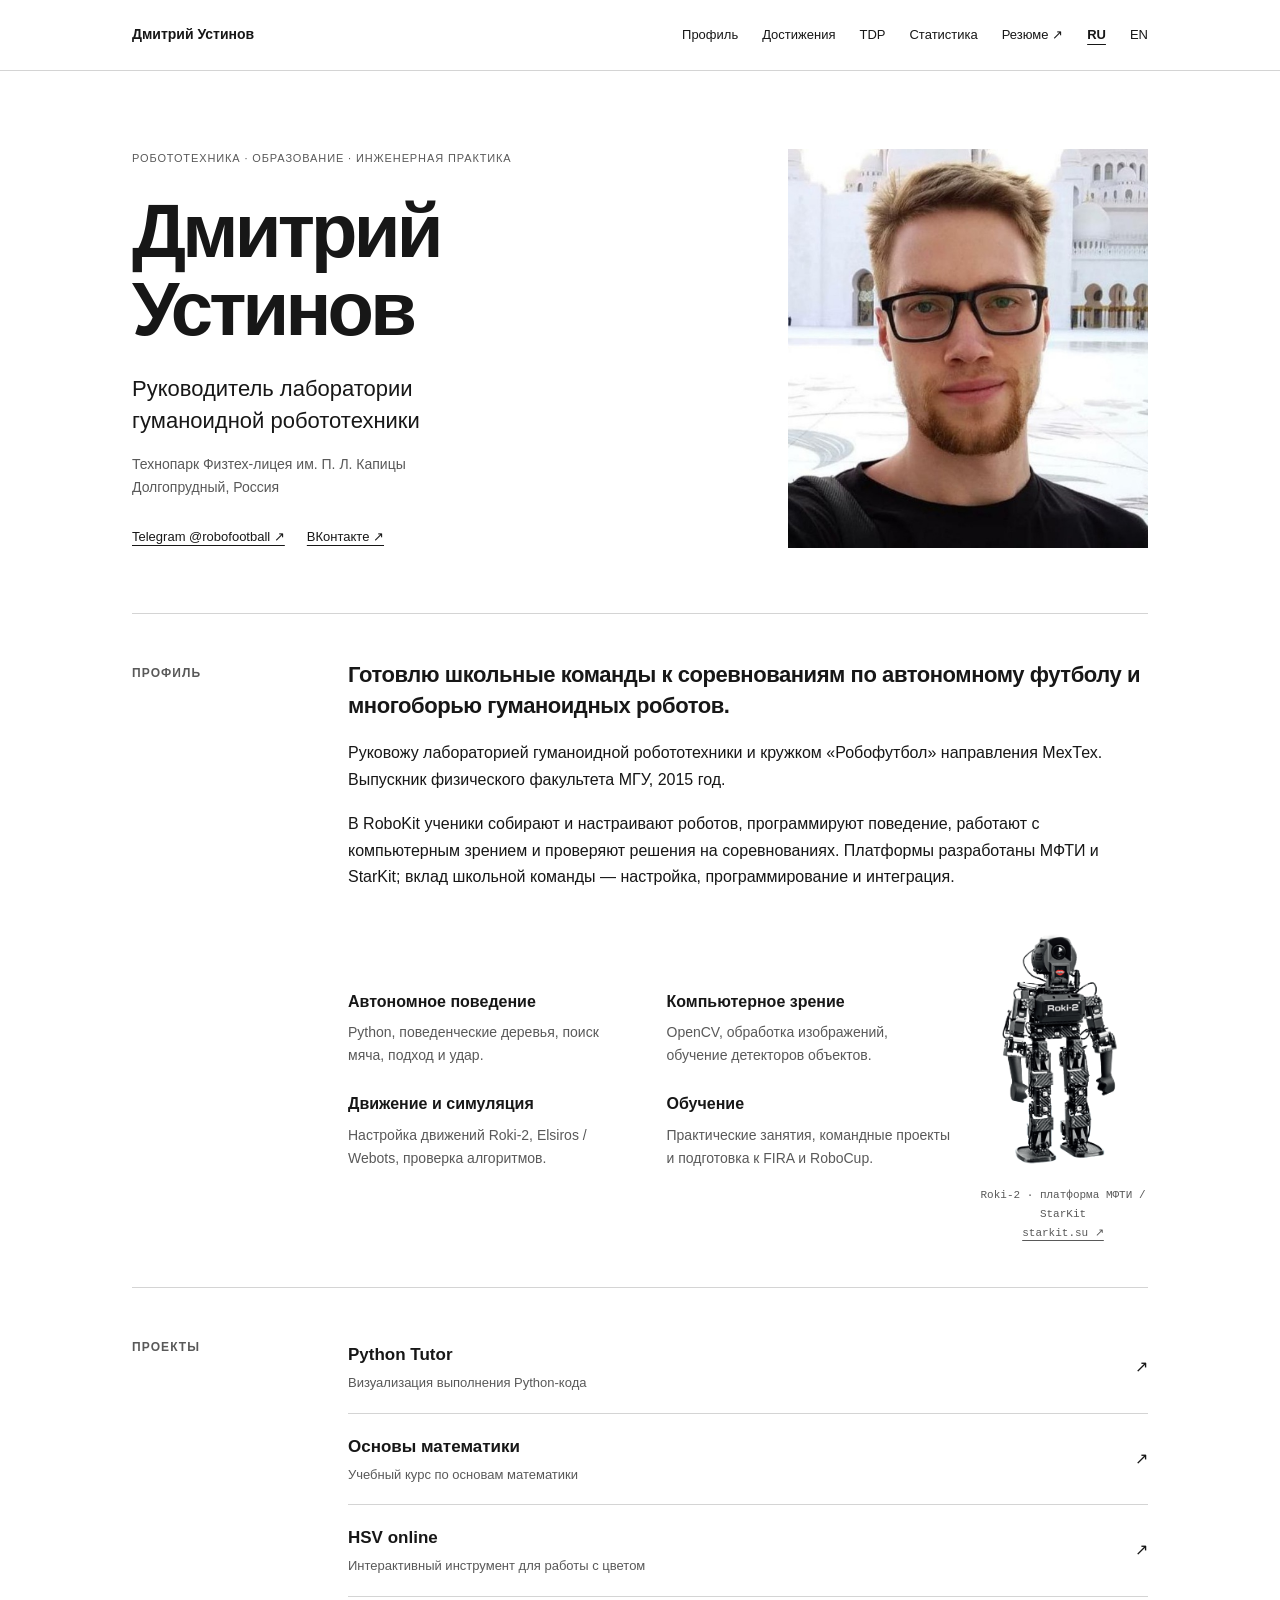
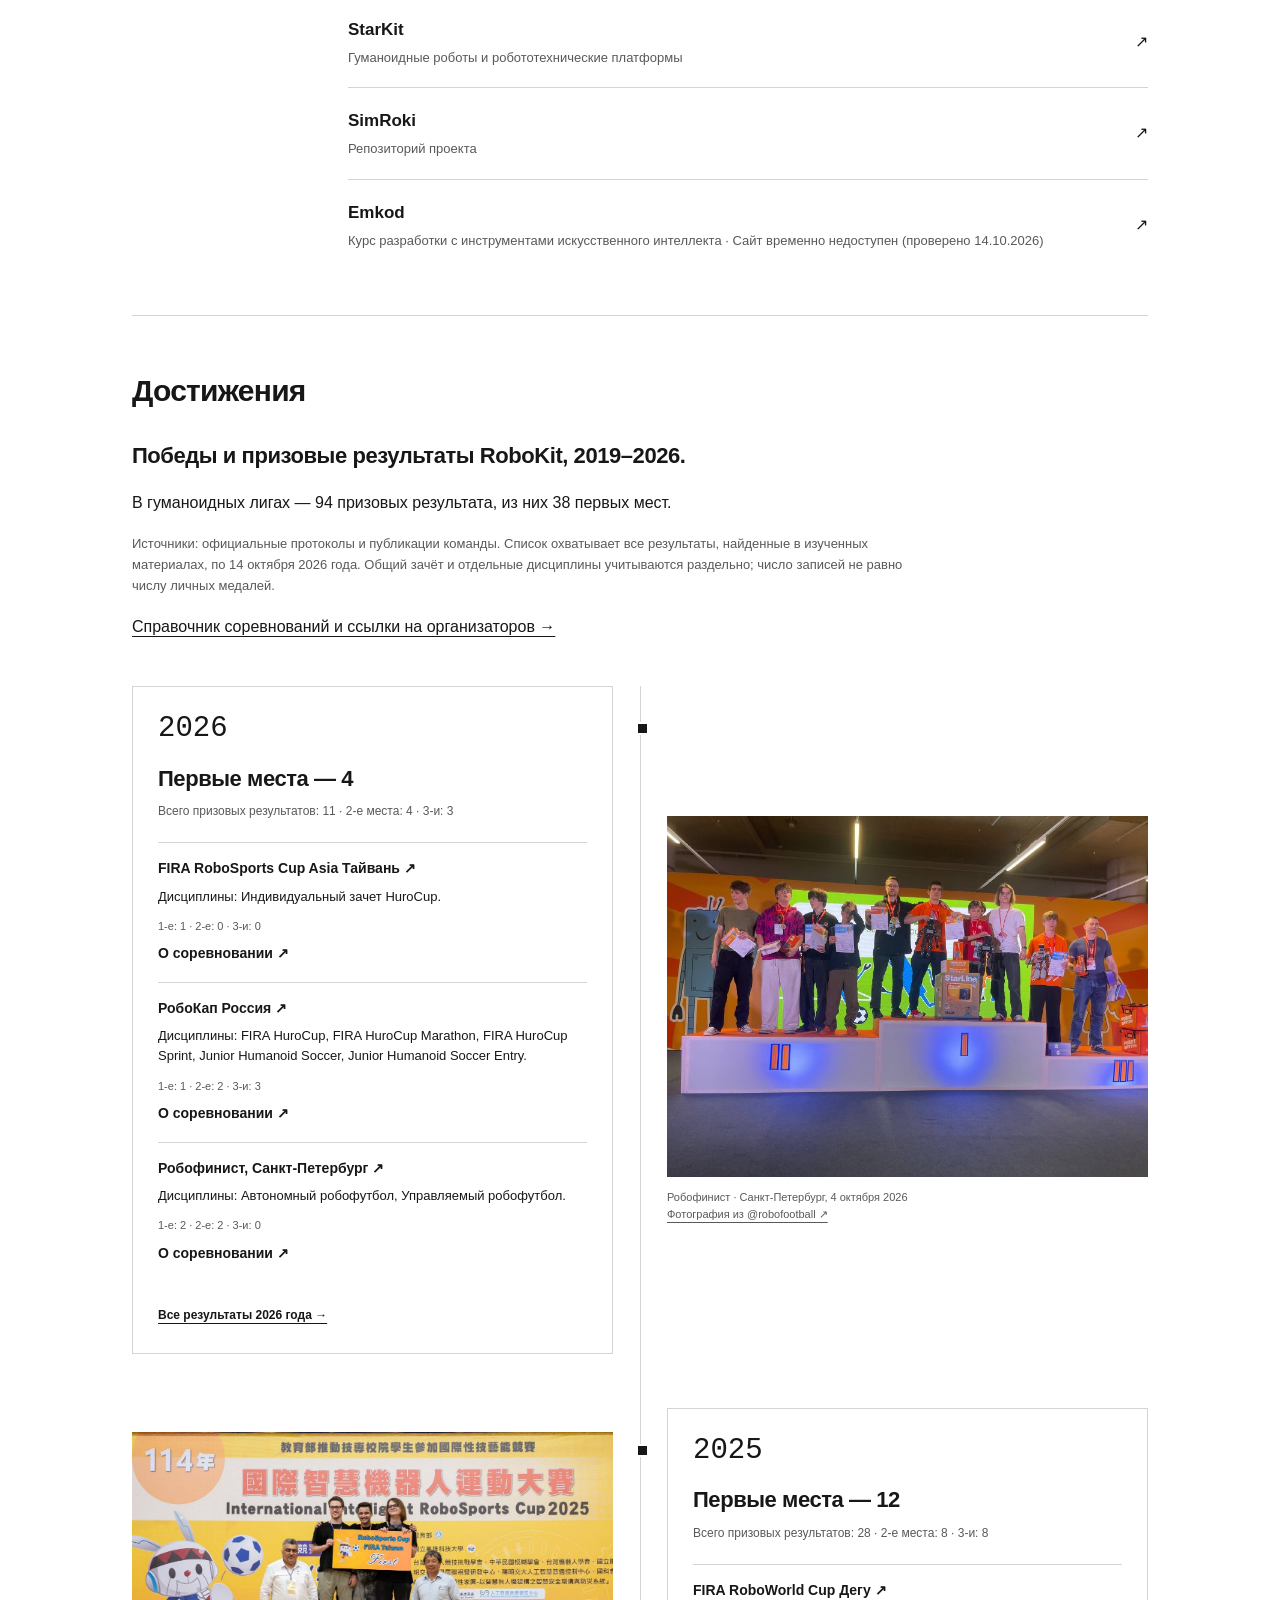
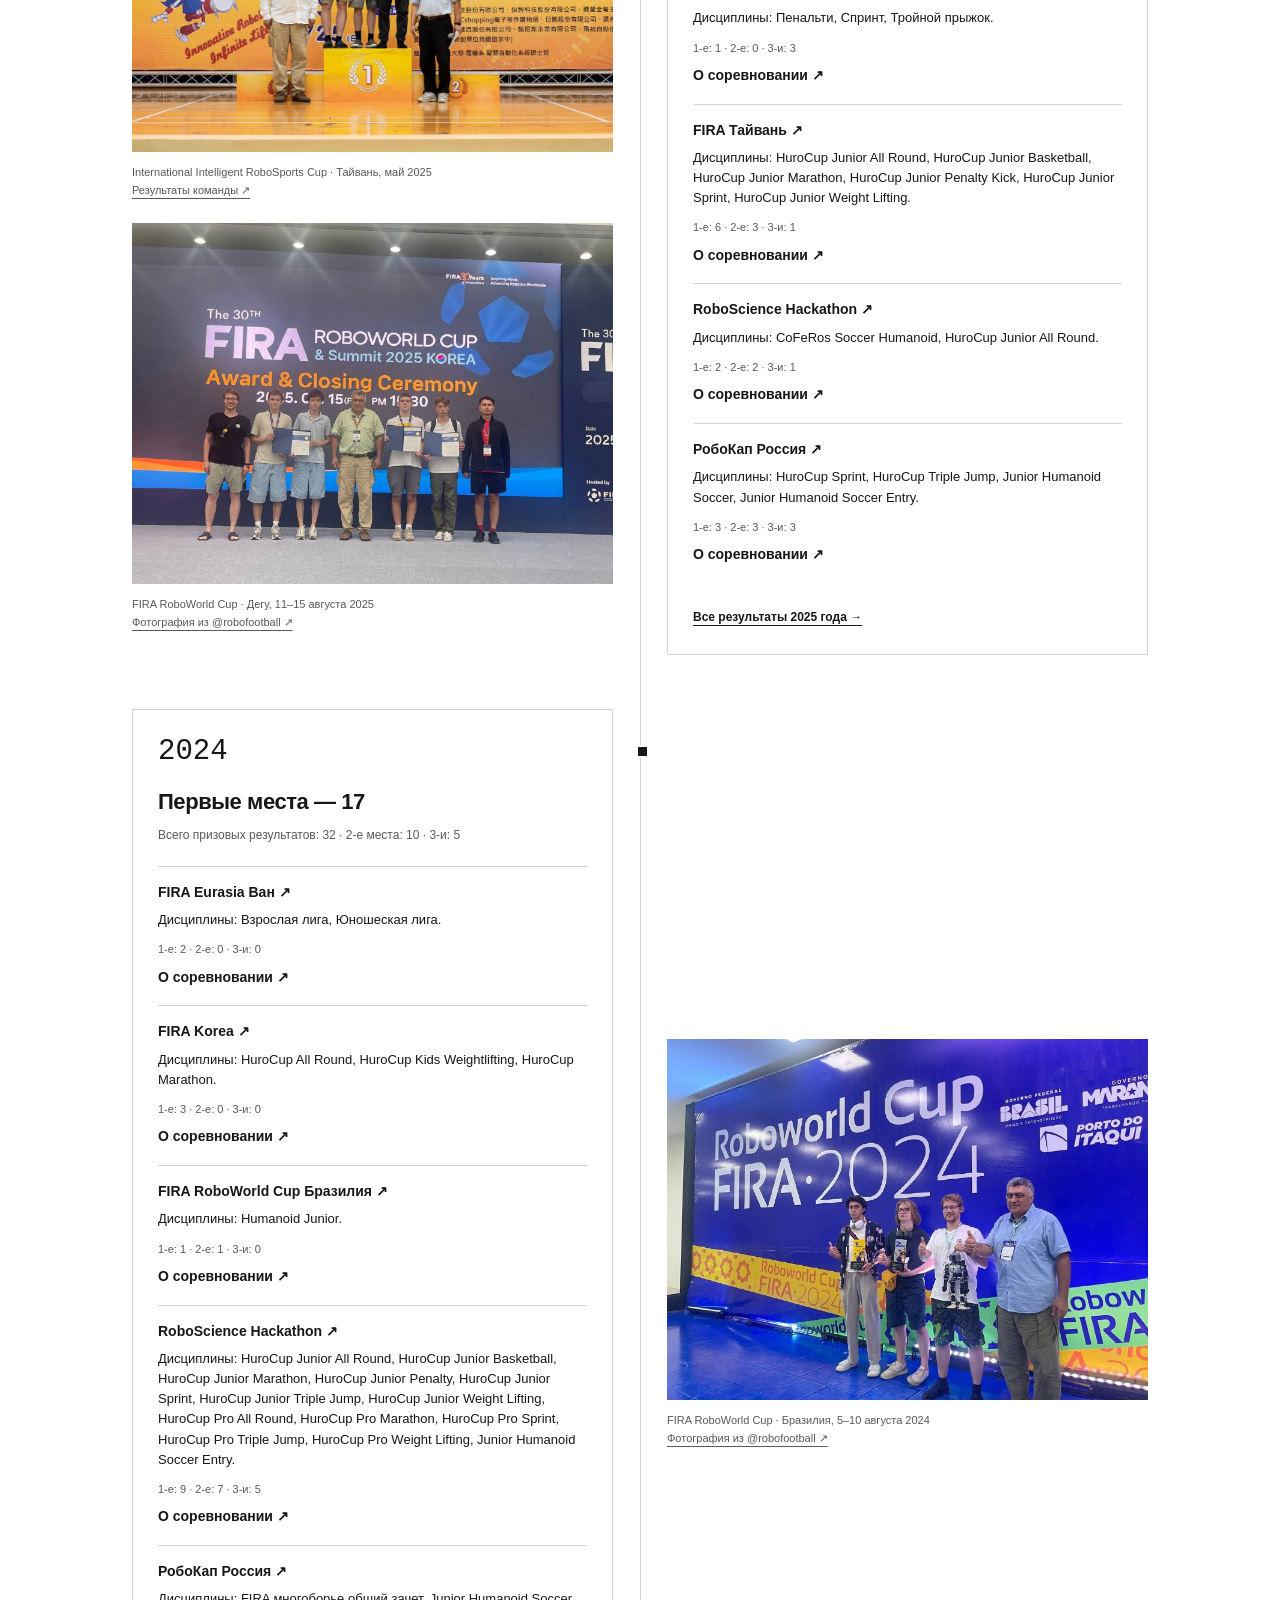
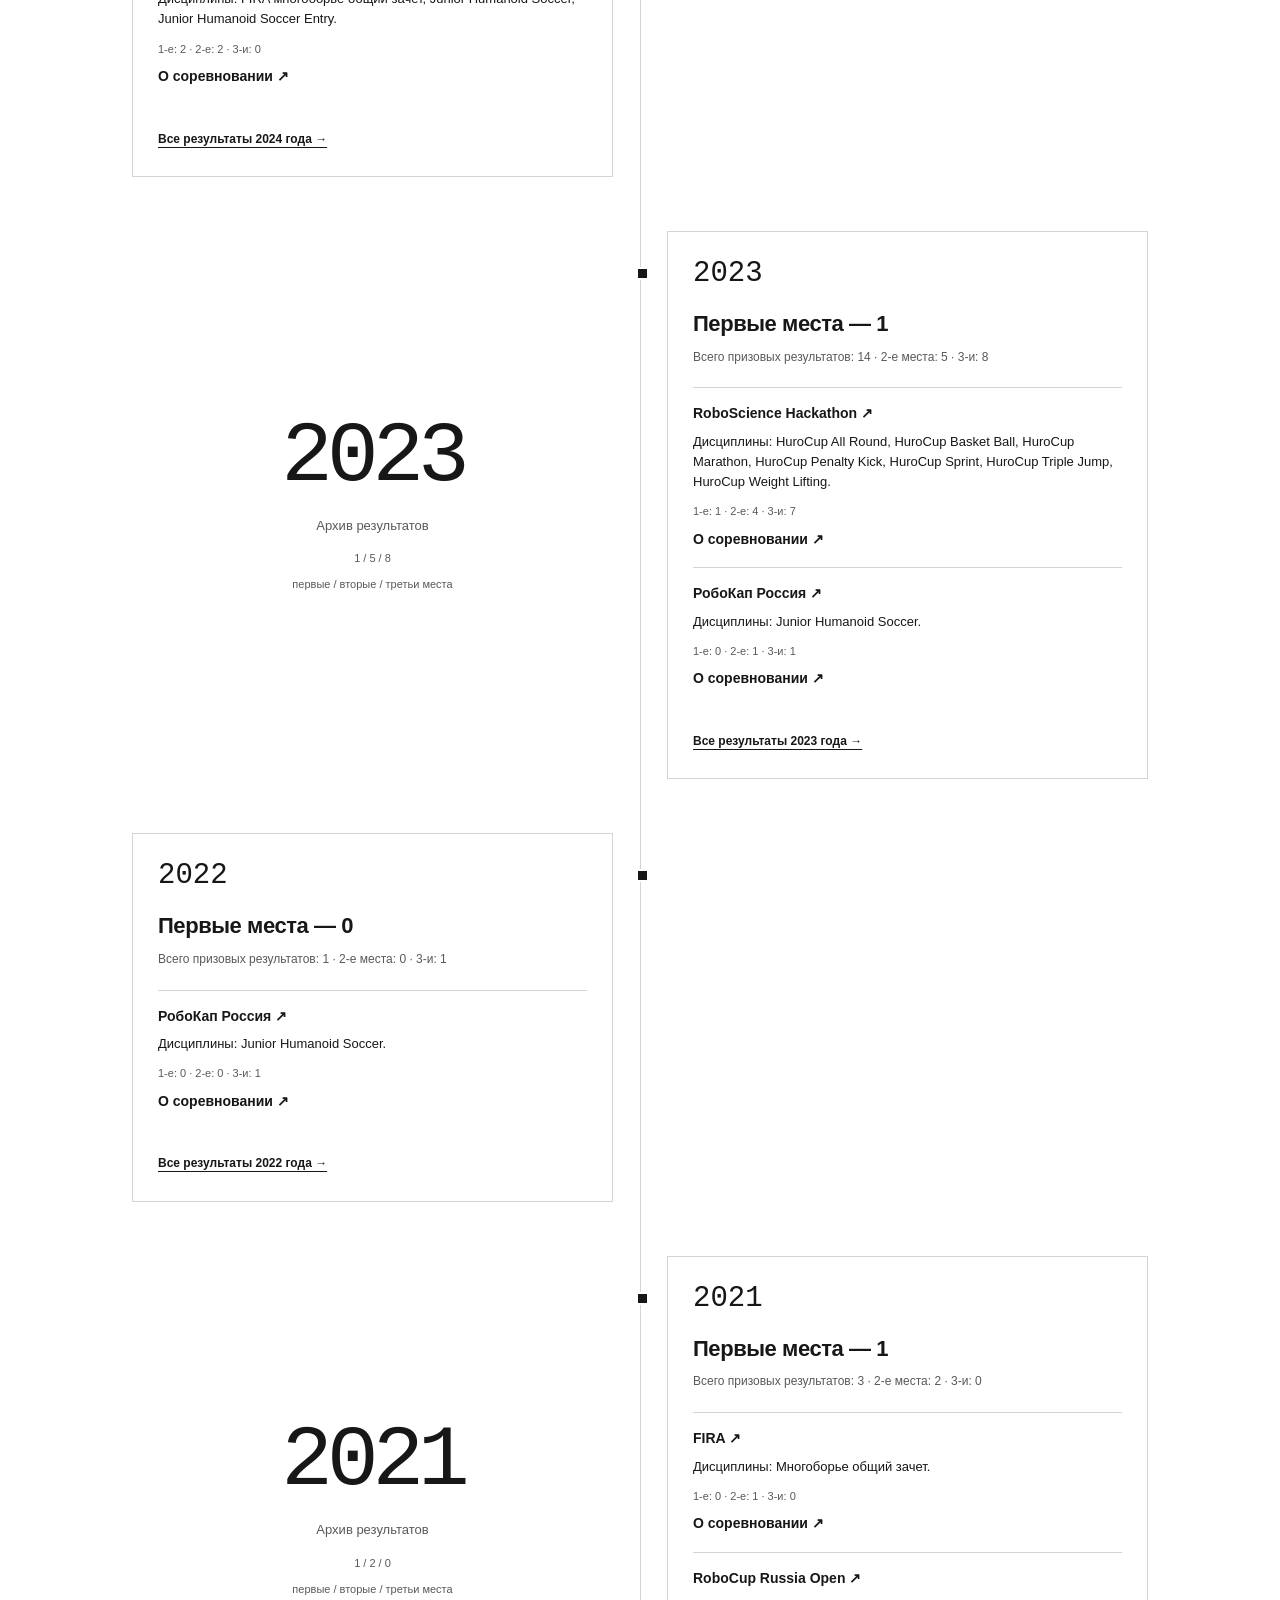
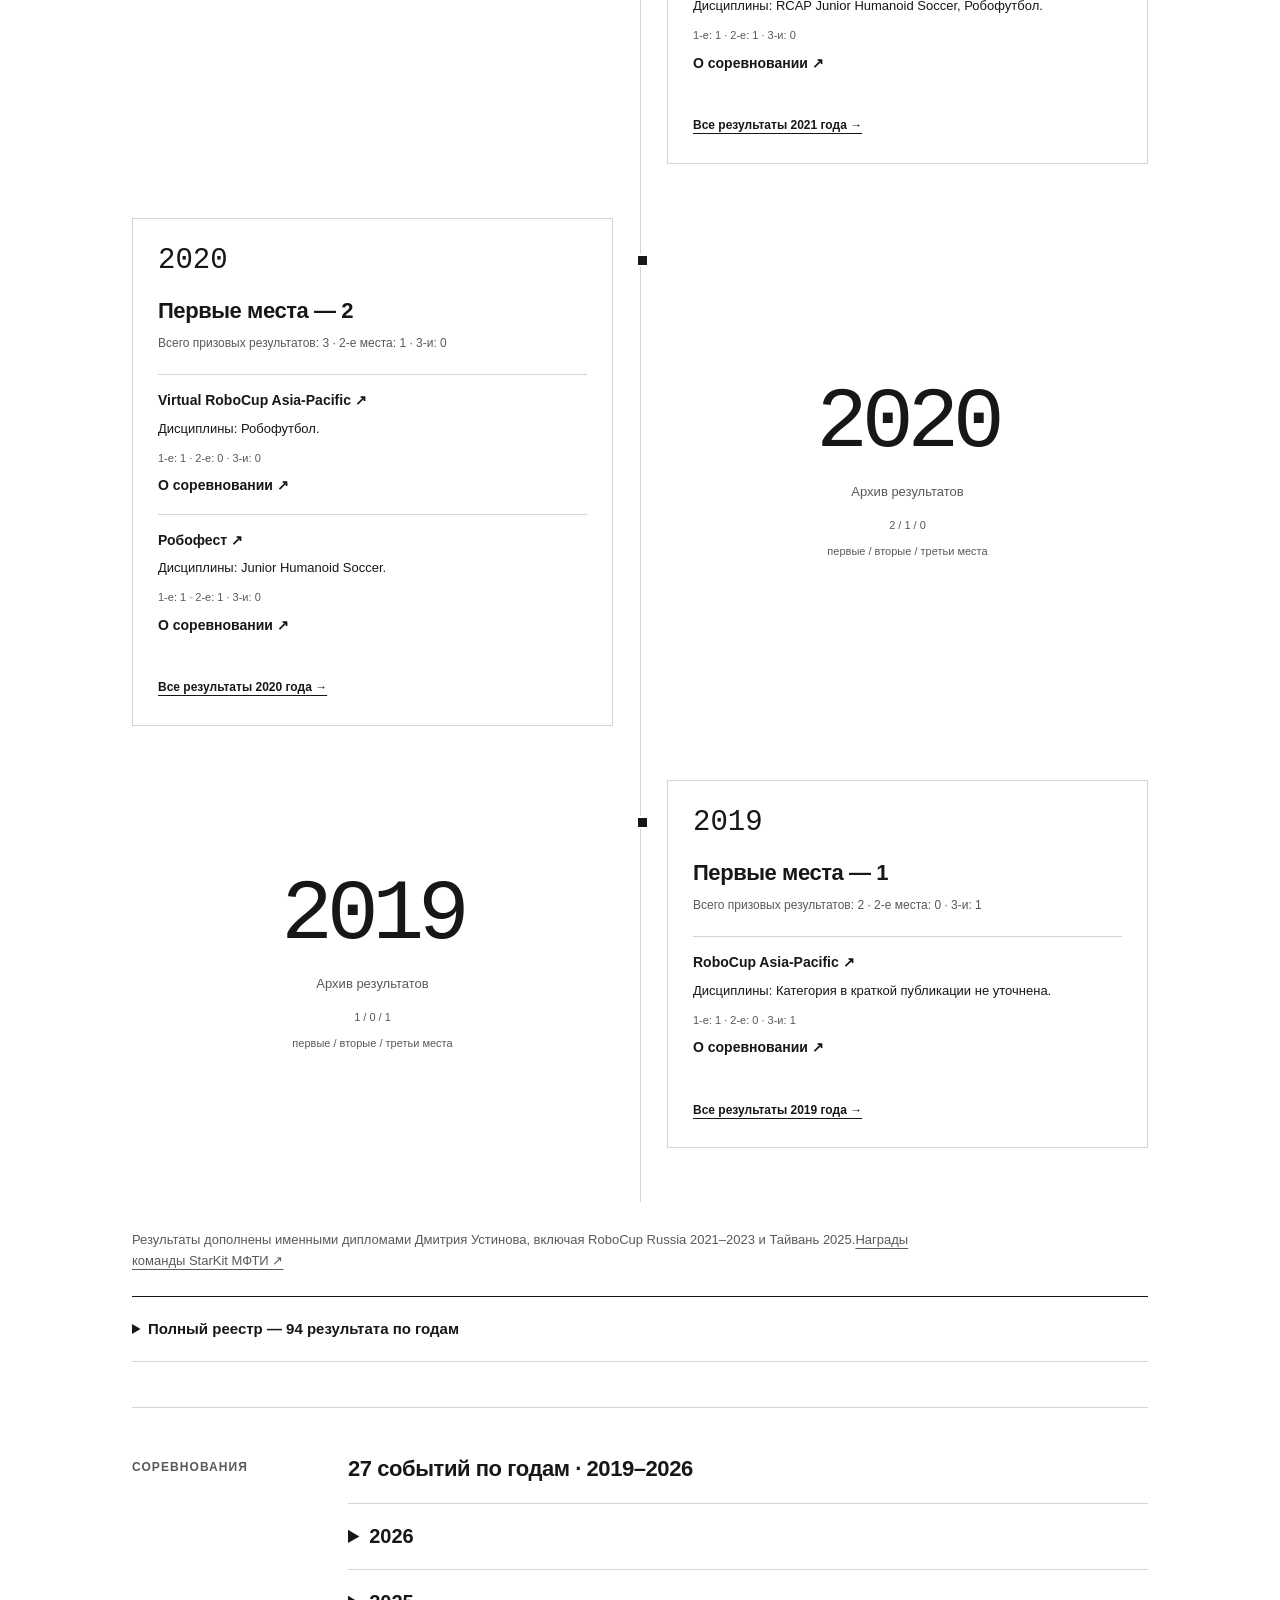
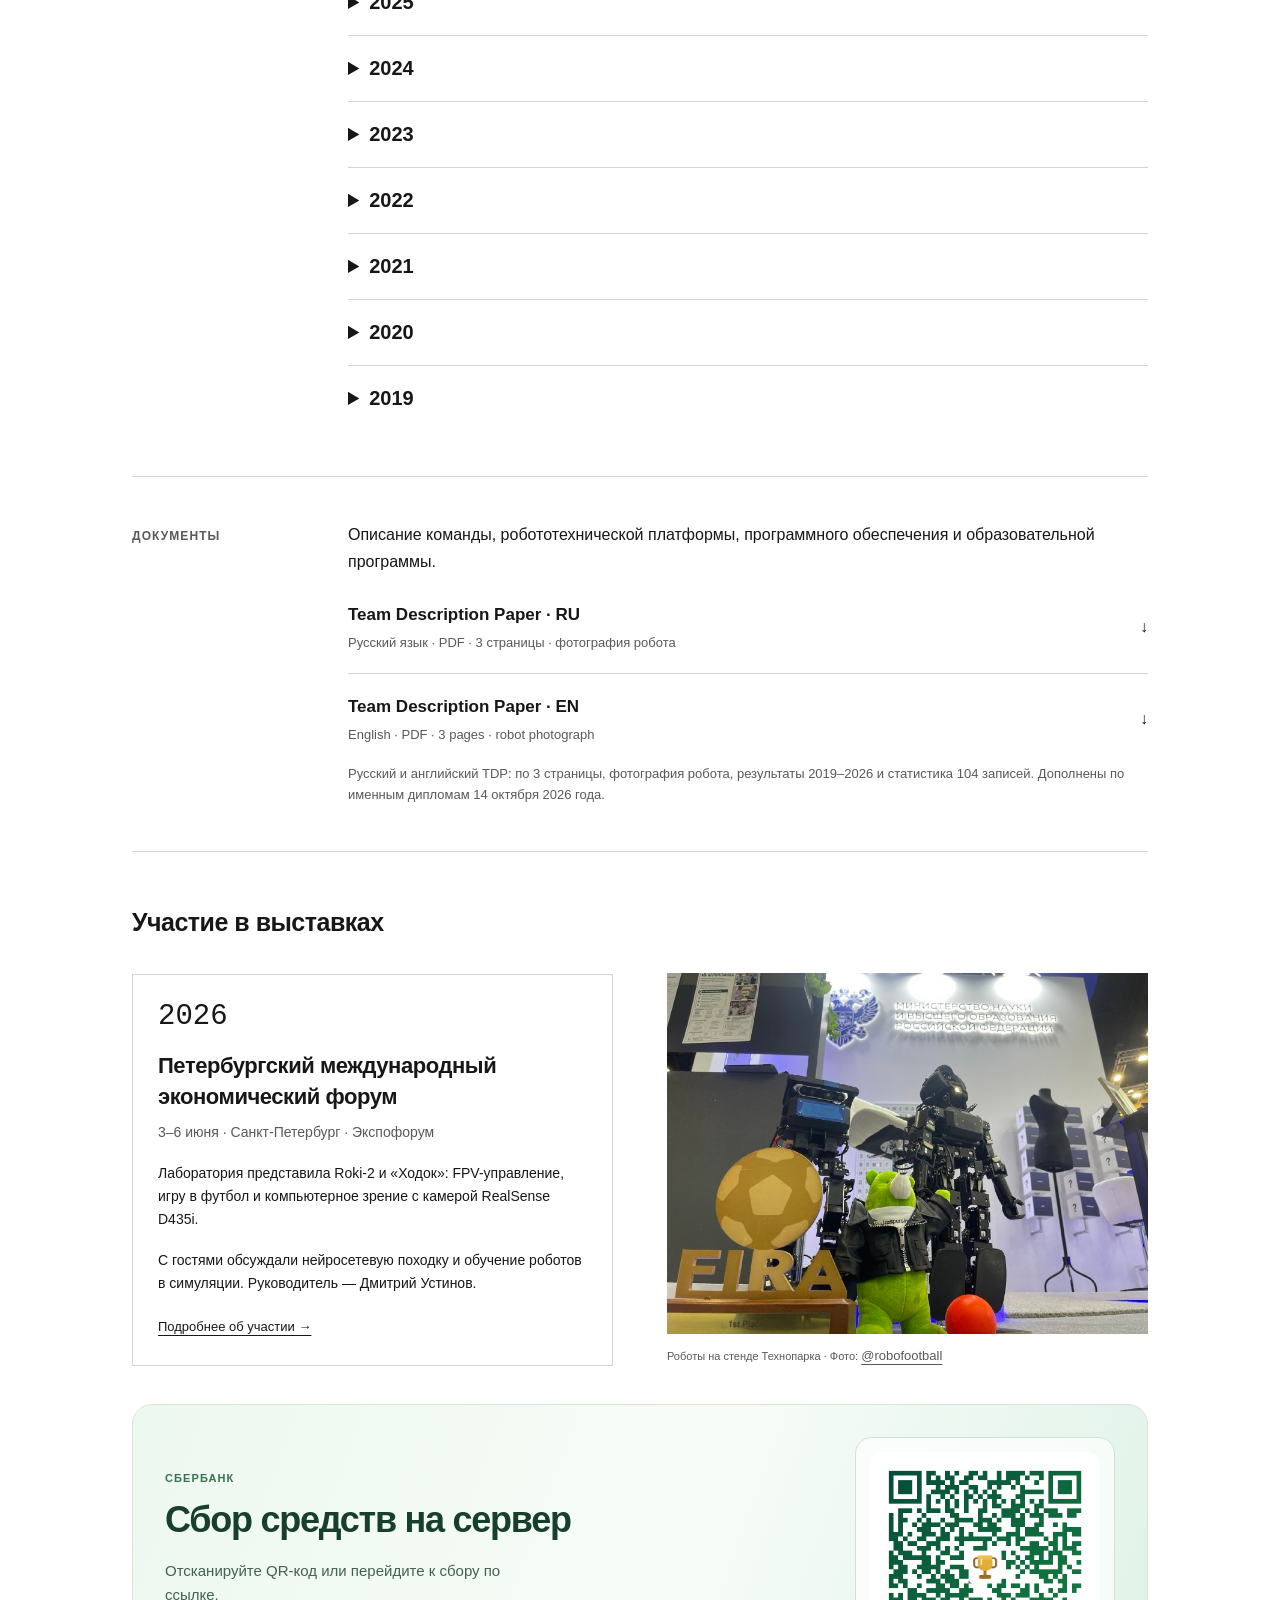
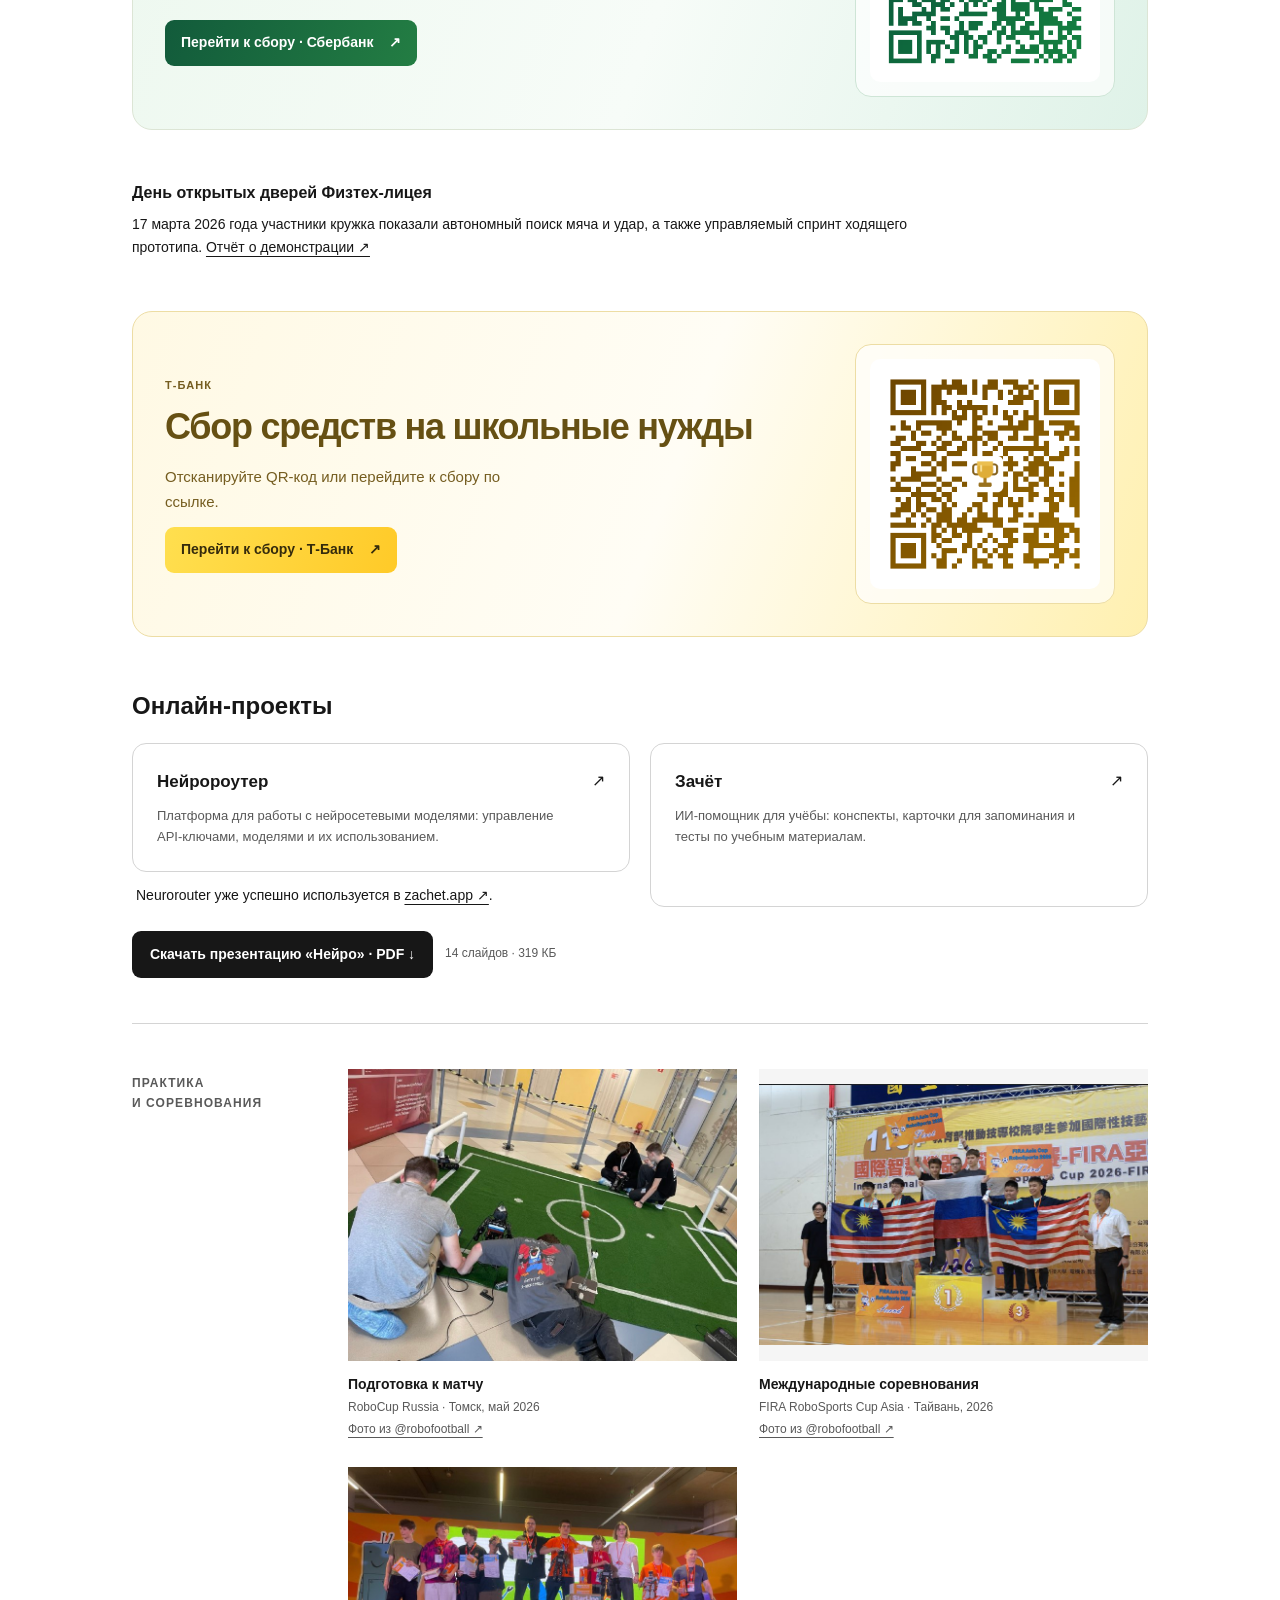
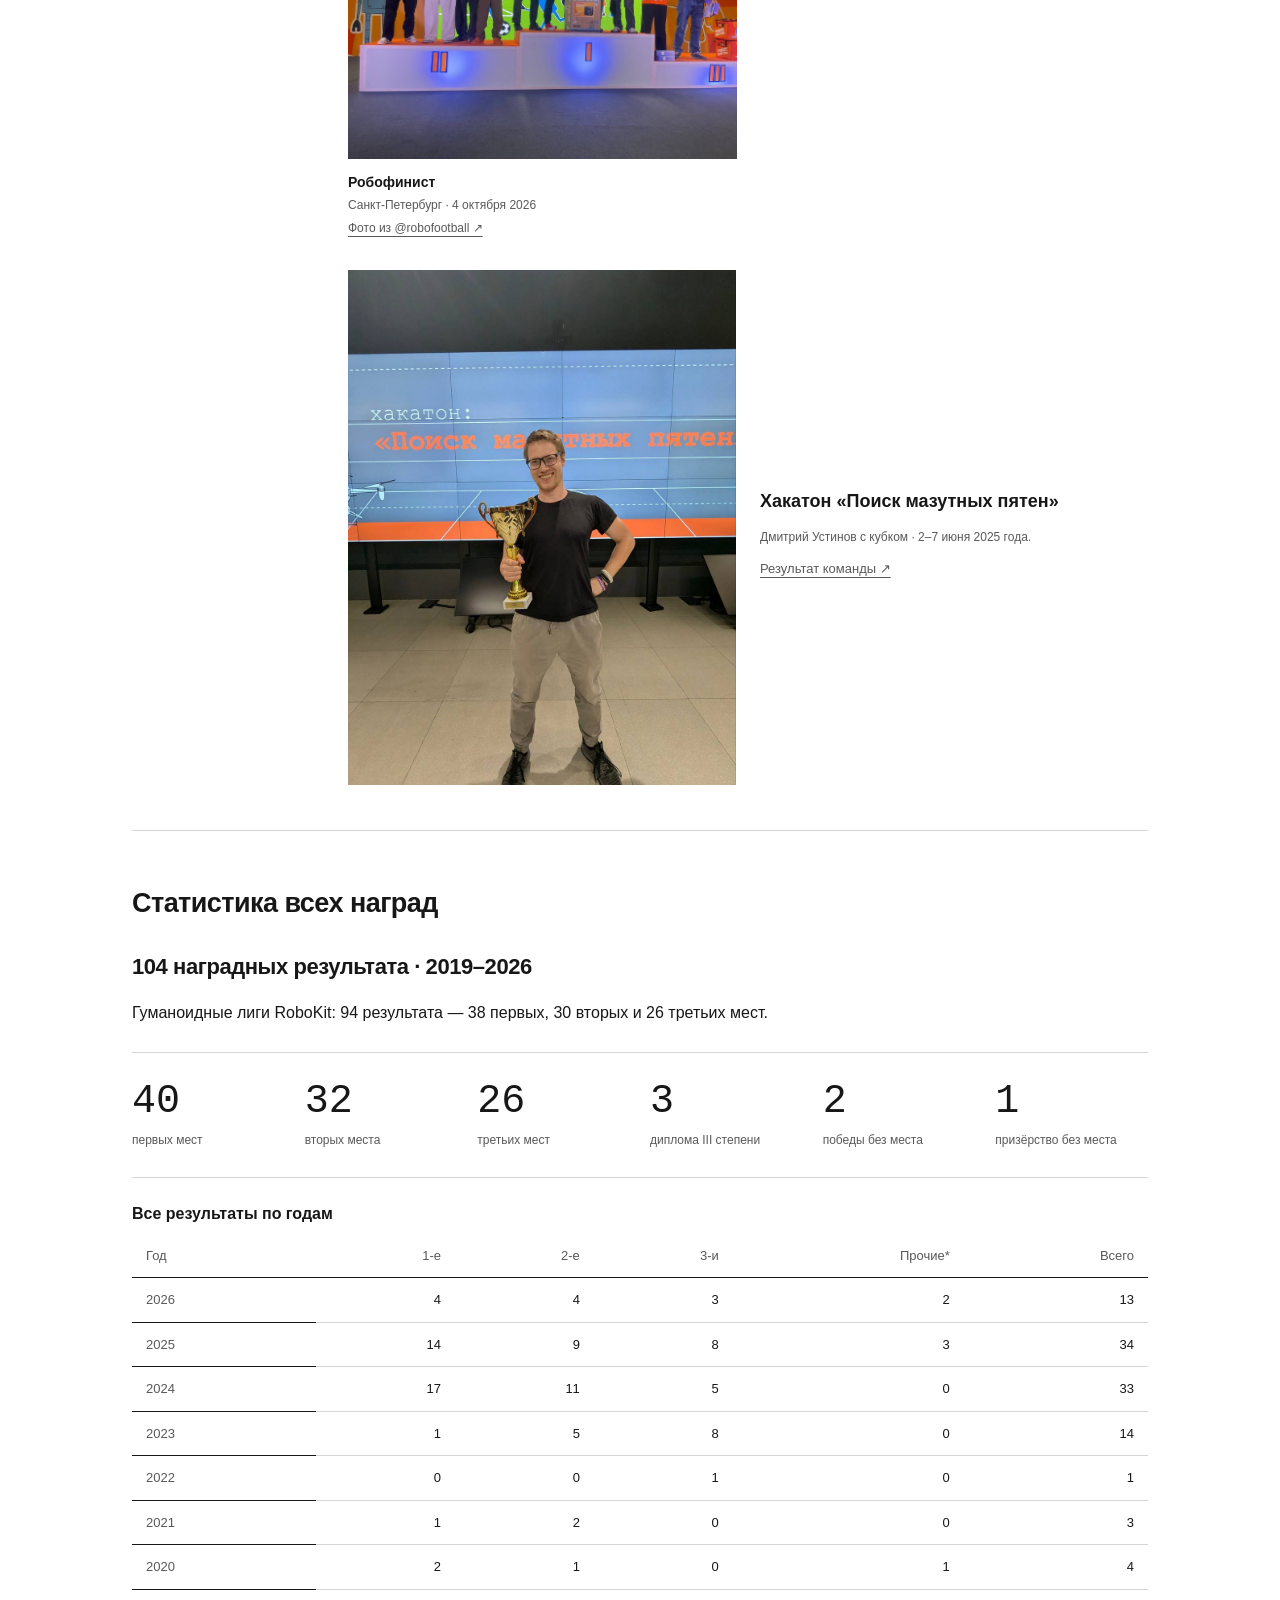
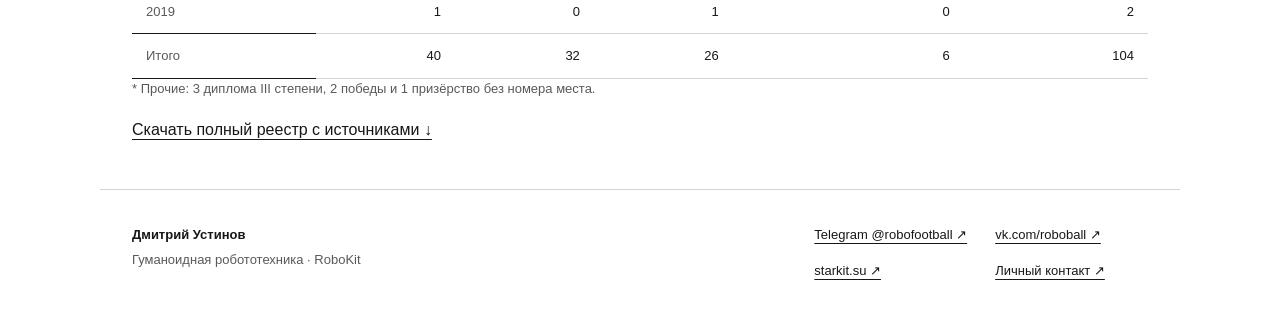
==== index.html @ 1291e8aa "Use consistent embedded Arial typography in presentation" ====
<!DOCTYPE html>
<html lang="ru">
<head>
<meta charset="utf-8">
<meta name="viewport" content="width=device-width,initial-scale=1">
<meta name="color-scheme" content="light">
<title>Дмитрий Устинов — робототехника и RoboKit</title>
<meta name="description" content="Дмитрий Устинов. Гуманоидная робототехника, команда RoboKit, результаты соревнований и Team Description Paper на русском и английском языках.">
<link rel="stylesheet" href="assets/site.css?v=20261023-project-pdf">
<script src="assets/site.js?v=20261014-12" defer></script>
</head>
<body>
<a class="skip" href="#main">К содержанию</a>
<header class="topbar"><div class="wrap topbar-inner">
<a class="brand" href="index.html">Дмитрий Устинов</a><nav aria-label="Основная навигация"><a href="#profile">Профиль</a><a href="#results">Достижения</a><a href="#documents">TDP</a><a href="#statistics">Статистика</a><a href="resume.html">Резюме ↗</a><a href="index.html" hreflang="ru" class="language-switch" lang="ru" aria-current="page">RU</a><a href="en.html" hreflang="en" class="language-switch" lang="en">EN</a></nav>
</div></header>
<main id="main" class="wrap"><div class="hero">
<div>
<p class="eyebrow">Робототехника · Образование · Инженерная практика</p>
<h1>Дмитрий<br>Устинов</h1>
<p class="role">Руководитель лаборатории<br>гуманоидной робототехники</p>
<p class="meta">Технопарк Физтех-лицея им. П. Л. Капицы<br>Долгопрудный, Россия</p>
<div class="hero-links">
<a href="https://t.me/robofootball">Telegram @robofootball ↗</a><a href="https://vk.com/roboball">ВКонтакте ↗</a>
</div>
</div>
<figure class="portrait"><img src="assets/dmitry-ustinov.jpg" width="640" height="640" alt="Дмитрий Устинов"></figure>

</div>
<section id="profile" class="section"><h2>Профиль</h2>
<div class="section-body">
<p class="lead">Готовлю школьные команды к соревнованиям по автономному футболу и многоборью гуманоидных роботов.</p>
<p>Руковожу лабораторией гуманоидной робототехники и кружком «Робофутбол» направления МехТех. Выпускник физического факультета МГУ, 2015 год.</p>
<p>В RoboKit ученики собирают и настраивают роботов, программируют поведение, работают с компьютерным зрением и проверяют решения на соревнованиях. Платформы разработаны МФТИ и StarKit; вклад школьной команды — настройка, программирование и интеграция.</p>
<div class="profile-skills"><div class="skills">
<div>
<h3>Автономное поведение</h3>
<p>Python, поведенческие деревья, поиск мяча, подход и удар.</p>
</div>
<div>
<h3>Компьютерное зрение</h3>
<p>OpenCV, обработка изображений, обучение детекторов объектов.</p>
</div>
<div>
<h3>Движение и симуляция</h3>
<p>Настройка движений Roki-2, Elsiros / Webots, проверка алгоритмов.</p>
</div>
<div>
<h3>Обучение</h3>
<p>Практические занятия, командные проекты и подготовка к FIRA и RoboCup.</p>
</div>
</div><figure class="robot"><img src="assets/roki-2.png" width="800" height="1280" alt="Гуманоидный робот Roki-2"><figcaption>Roki-2 · платформа МФТИ / StarKit<br><a href="https://starkit.su/">starkit.su ↗</a></figcaption></figure></div>
</div></section>
<section id="projects" class="section"><h2>Проекты</h2>
<div class="section-body">
<a class="project" href="https://dimaystinov.github.io/pythontutor/"><span><strong>Python Tutor</strong><small>Визуализация выполнения Python-кода</small></span><span aria-hidden="true">↗</span></a><a class="project" href="https://dimaystinov.github.io/balance/spacemath/index.html"><span><strong>Основы математики</strong><small>Учебный курс по основам математики</small></span><span aria-hidden="true">↗</span></a><a class="project" href="hsv.html"><span><strong>HSV online</strong><small>Интерактивный инструмент для работы с цветом</small></span><span aria-hidden="true">↗</span></a><a class="project" href="https://starkit.su/"><span><strong>StarKit</strong><small>Гуманоидные роботы и робототехнические платформы</small></span><span aria-hidden="true">↗</span></a><a class="project" href="https://github.com/dimaystinov/SimRoki"><span><strong>SimRoki</strong><small>Репозиторий проекта</small></span><span aria-hidden="true">↗</span></a><a class="project" href="https://emkod.ru/"><span><strong>Emkod</strong><small>Курс разработки с инструментами искусственного интеллекта · Сайт временно недоступен (проверено 14.10.2026)</small></span><span aria-hidden="true">↗</span></a>
</div></section>
<section id="results" class="section"><h2>Достижения</h2>
<div class="section-body">
<p class="lead">Победы и призовые результаты RoboKit, 2019–2026.</p>
<p>В гуманоидных лигах — 94 призовых результата, из них 38 первых мест.</p><p class="note">Источники: официальные протоколы и публикации команды. Список охватывает все результаты, найденные в изученных материалах, по 14 октября 2026 года. Общий зачёт и отдельные дисциплины учитываются раздельно; число записей не равно числу личных медалей.</p>
<p><a href="#competitions">Справочник соревнований и ссылки на организаторов →</a></p><div class="awards-timeline">
<article class="award-row" id="awards-2026"><div class="award-card"><p class="award-year">2026</p><h3>Первые места — 4</h3><p class="award-total">Всего призовых результатов: 11 · 2-е места: 4 · 3-и: 3</p><ul class="event-results"><li><a href="https://t.me/robofootball/384">FIRA RoboSports Cup Asia Тайвань ↗</a><p>Дисциплины: Индивидуальный зачет HuroCup.</p><small>1-е: 1 · 2-е: 0 · 3-и: 0</small><p class="competition-link"><a href="https://www.dooogrobotics.com/register">О соревновании ↗</a></p></li><li><a href="https://storage.tusur.ru/files/189255/35341.pdf">РобоКап Россия ↗</a><p>Дисциплины: FIRA HuroCup, FIRA HuroCup Marathon, FIRA HuroCup Sprint, Junior Humanoid Soccer, Junior Humanoid Soccer Entry.</p><small>1-е: 1 · 2-е: 2 · 3-и: 3</small><p class="competition-link"><a href="https://robocuprussiaopen.ru/events/russiaopen/2026/">О соревновании ↗</a></p></li><li><a href="https://t.me/robofootball/398">Робофинист, Санкт-Петербург ↗</a><p>Дисциплины: Автономный робофутбол, Управляемый робофутбол.</p><small>1-е: 2 · 2-е: 2 · 3-и: 0</small><p class="competition-link"><a href="https://robofinist.ru/event/info/pages/id/1600">О соревновании ↗</a></p></li></ul><a href="#full-register" class="year-detail" data-year="2026">Все результаты 2026 года →</a></div><figure class="award-image"><a href="https://t.me/robofootball/398"><img src="assets/photos/robofinist-2026.jpg" width="800" height="600" loading="lazy" alt="Робофинист · Санкт-Петербург, 4 октября 2026 — участники с наградами"></a><figcaption>Робофинист · Санкт-Петербург, 4 октября 2026<br><a href="https://t.me/robofootball/398">Фотография из @robofootball ↗</a></figcaption></figure></article><article class="award-row" id="awards-2025"><div class="award-card"><p class="award-year">2025</p><h3>Первые места — 12</h3><p class="award-total">Всего призовых результатов: 28 · 2-е места: 8 · 3-и: 8</p><ul class="event-results"><li><a href="https://t.me/robofootball/300">FIRA RoboWorld Cup Дегу ↗</a><p>Дисциплины: Пенальти, Спринт, Тройной прыжок.</p><small>1-е: 1 · 2-е: 0 · 3-и: 3</small><p class="competition-link"><a href="https://2025.firaworldcup.org/">О соревновании ↗</a></p></li><li><a href="https://t.me/robofootball/246">FIRA Тайвань ↗</a><p>Дисциплины: HuroCup Junior All Round, HuroCup Junior Basketball, HuroCup Junior Marathon, HuroCup Junior Penalty Kick, HuroCup Junior Sprint, HuroCup Junior Weight Lifting.</p><small>1-е: 6 · 2-е: 3 · 3-и: 1</small><p class="competition-link"><a href="https://events.tku.edu.tw/eFocusDetail.cshtml?sn=2950">О соревновании ↗</a></p></li><li><a href="https://coferos.org/roboscience-hackathon-2024-2/">RoboScience Hackathon ↗</a><p>Дисциплины: CoFeRos Soccer Humanoid, HuroCup Junior All Round.</p><small>1-е: 2 · 2-е: 2 · 3-и: 1</small><p class="competition-link"><a href="https://coferos.org/roboscience-hackathon-2024-2/">О соревновании ↗</a></p></li><li><a href="https://storage.tusur.ru/files/180564/2025.pdf">РобоКап Россия ↗</a><p>Дисциплины: HuroCup Sprint, HuroCup Triple Jump, Junior Humanoid Soccer, Junior Humanoid Soccer Entry.</p><small>1-е: 3 · 2-е: 3 · 3-и: 3</small><p class="competition-link"><a href="https://robocuprussiaopen.ru/events/russiaopen/2025/">О соревновании ↗</a></p></li></ul><a href="#full-register" class="year-detail" data-year="2025">Все результаты 2025 года →</a></div><div class="award-photo-stack"><figure class="award-image"><a href="assets/photos/fira-taiwan-2025.jpg"><img src="assets/photos/fira-taiwan-2025.jpg" width="1280" height="853" loading="lazy" alt="Дмитрий Устинов с командой на первой ступени пьедестала International Intelligent RoboSports Cup 2025 в Тайване"></a><figcaption>International Intelligent RoboSports Cup · Тайвань, май 2025<br><a href="https://t.me/robofootball/246">Результаты команды ↗</a></figcaption></figure><figure class="award-image"><a href="https://t.me/robofootball/300"><img src="assets/photos/fira-korea-2025.jpg" width="800" height="600" loading="lazy" alt="FIRA RoboWorld Cup · Дегу, 11–15 августа 2025 — участники с наградами"></a><figcaption>FIRA RoboWorld Cup · Дегу, 11–15 августа 2025<br><a href="https://t.me/robofootball/300">Фотография из @robofootball ↗</a></figcaption></figure></div></article><article class="award-row" id="awards-2024"><div class="award-card"><p class="award-year">2024</p><h3>Первые места — 17</h3><p class="award-total">Всего призовых результатов: 32 · 2-е места: 10 · 3-и: 5</p><ul class="event-results"><li><a href="https://t.me/robofootball/155">FIRA Eurasia Ван ↗</a><p>Дисциплины: Взрослая лига, Юношеская лига.</p><small>1-е: 2 · 2-е: 0 · 3-и: 0</small><p class="competition-link"><a href="https://firaworldcup.org/">О соревновании ↗</a></p></li><li><a href="https://t.me/robofootball/124">FIRA Korea ↗</a><p>Дисциплины: HuroCup All Round, HuroCup Kids Weightlifting, HuroCup Marathon.</p><small>1-е: 3 · 2-е: 0 · 3-и: 0</small><p class="competition-link"><a href="https://firaworldcup.org/">О соревновании ↗</a></p></li><li><a href="https://t.me/robofootball/89">FIRA RoboWorld Cup Бразилия ↗</a><p>Дисциплины: Humanoid Junior.</p><small>1-е: 1 · 2-е: 1 · 3-и: 0</small><p class="competition-link"><a href="https://firaworldcup.org/">О соревновании ↗</a></p></li><li><a href="https://www.firarussia.ru/rsh2024_eng">RoboScience Hackathon ↗</a><p>Дисциплины: HuroCup Junior All Round, HuroCup Junior Basketball, HuroCup Junior Marathon, HuroCup Junior Penalty, HuroCup Junior Sprint, HuroCup Junior Triple Jump, HuroCup Junior Weight Lifting, HuroCup Pro All Round, HuroCup Pro Marathon, HuroCup Pro Sprint, HuroCup Pro Triple Jump, HuroCup Pro Weight Lifting, Junior Humanoid Soccer Entry.</p><small>1-е: 9 · 2-е: 7 · 3-и: 5</small><p class="competition-link"><a href="https://www.firarussia.ru/rsh2024_eng">О соревновании ↗</a></p></li><li><a href="https://t.me/robofootball/109">РобоКап Россия ↗</a><p>Дисциплины: FIRA многоборье общий зачет, Junior Humanoid Soccer, Junior Humanoid Soccer Entry.</p><small>1-е: 2 · 2-е: 2 · 3-и: 0</small><p class="competition-link"><a href="https://robocuprussiaopen.ru/events/">О соревновании ↗</a></p></li></ul><a href="#full-register" class="year-detail" data-year="2024">Все результаты 2024 года →</a></div><figure class="award-image"><a href="https://t.me/robofootball/89"><img src="assets/photos/fira-brazil-2024.jpg" width="800" height="600" loading="lazy" alt="FIRA RoboWorld Cup · Бразилия, 5–10 августа 2024 — участники с наградами"></a><figcaption>FIRA RoboWorld Cup · Бразилия, 5–10 августа 2024<br><a href="https://t.me/robofootball/89">Фотография из @robofootball ↗</a></figcaption></figure></article><article class="award-row" id="awards-2023"><div class="award-card"><p class="award-year">2023</p><h3>Первые места — 1</h3><p class="award-total">Всего призовых результатов: 14 · 2-е места: 5 · 3-и: 8</p><ul class="event-results"><li><a href="https://www.firarussia.ru/rsh2023">RoboScience Hackathon ↗</a><p>Дисциплины: HuroCup All Round, HuroCup Basket Ball, HuroCup Marathon, HuroCup Penalty Kick, HuroCup Sprint, HuroCup Triple Jump, HuroCup Weight Lifting.</p><small>1-е: 1 · 2-е: 4 · 3-и: 7</small><p class="competition-link"><a href="https://www.firarussia.ru/rsh2023">О соревновании ↗</a></p></li><li><a href="https://dimaystinov.github.io/docs/personal-awards.html#diploma-32">РобоКап Россия ↗</a><p>Дисциплины: Junior Humanoid Soccer.</p><small>1-е: 0 · 2-е: 1 · 3-и: 1</small><p class="competition-link"><a href="https://dimaystinov.github.io/docs/personal-awards.html#diploma-32">О соревновании ↗</a></p></li></ul><a href="#full-register" class="year-detail" data-year="2023">Все результаты 2023 года →</a></div><div class="archive-year" aria-hidden="true">
<span>2023</span><p>Архив результатов</p>
<small>1 / 5 / 8<br>первые / вторые / третьи места</small>
</div></article><article id="awards-2022" class="award-row"><div class="award-card"><p class="award-year">2022</p><h3>Первые места — 0</h3><p class="award-total">Всего призовых результатов: 1 · 2-е места: 0 · 3-и: 1</p><ul class="event-results"><li><a href="https://dimaystinov.github.io/docs/personal-awards.html#diploma-28">РобоКап Россия ↗</a><p>Дисциплины: Junior Humanoid Soccer.</p><small>1-е: 0 · 2-е: 0 · 3-и: 1</small><p class="competition-link"><a href="https://dimaystinov.github.io/docs/personal-awards.html#diploma-28">О соревновании ↗</a></p></li></ul><a href="#full-register" class="year-detail" data-year="2022">Все результаты 2022 года →</a></div></article><article class="award-row" id="awards-2021"><div class="award-card"><p class="award-year">2021</p><h3>Первые места — 1</h3><p class="award-total">Всего призовых результатов: 3 · 2-е места: 2 · 3-и: 0</p><ul class="event-results"><li><a href="https://robokit.su/">FIRA ↗</a><p>Дисциплины: Многоборье общий зачет.</p><small>1-е: 0 · 2-е: 1 · 3-и: 0</small><p class="competition-link"><a href="https://firaworldcup.org/news/fira-simulcup-2021-call-for-participation/">О соревновании ↗</a></p></li><li><a href="https://dimaystinov.github.io/docs/personal-awards.html#diploma-30">RoboCup Russia Open ↗</a><p>Дисциплины: RCAP Junior Humanoid Soccer, Робофутбол.</p><small>1-е: 1 · 2-е: 1 · 3-и: 0</small><p class="competition-link"><a href="https://robocuprussiaopen.ru/events/russiaopen/2021/results.html">О соревновании ↗</a></p></li></ul><a href="#full-register" class="year-detail" data-year="2021">Все результаты 2021 года →</a></div><div class="archive-year" aria-hidden="true">
<span>2021</span><p>Архив результатов</p>
<small>1 / 2 / 0<br>первые / вторые / третьи места</small>
</div></article><article class="award-row" id="awards-2020"><div class="award-card"><p class="award-year">2020</p><h3>Первые места — 2</h3><p class="award-total">Всего призовых результатов: 3 · 2-е места: 1 · 3-и: 0</p><ul class="event-results"><li><a href="https://robokit.su/">Virtual RoboCup Asia-Pacific ↗</a><p>Дисциплины: Робофутбол.</p><small>1-е: 1 · 2-е: 0 · 3-и: 0</small><p class="competition-link"><a href="https://lists.robocup.org/archives/list/rc-work%40lists.robocup.org/message/55JGI3QKH75Q3P2PELCK3UBLY6GTFWEI/">О соревновании ↗</a></p></li><li><a href="https://robokit.su/2020/11/01/%D1%80%D0%BE%D0%B1%D0%BE%D1%84%D0%B5%D1%81%D1%82-2020/">Робофест ↗</a><p>Дисциплины: Junior Humanoid Soccer.</p><small>1-е: 1 · 2-е: 1 · 3-и: 0</small><p class="competition-link"><a href="https://robokit.su/2020/11/01/%D1%80%D0%BE%D0%B1%D0%BE%D1%84%D0%B5%D1%81%D1%82-2020/">О соревновании ↗</a></p></li></ul><a href="#full-register" class="year-detail" data-year="2020">Все результаты 2020 года →</a></div><div class="archive-year" aria-hidden="true">
<span>2020</span><p>Архив результатов</p>
<small>2 / 1 / 0<br>первые / вторые / третьи места</small>
</div></article><article class="award-row" id="awards-2019"><div class="award-card"><p class="award-year">2019</p><h3>Первые места — 1</h3><p class="award-total">Всего призовых результатов: 2 · 2-е места: 0 · 3-и: 1</p><ul class="event-results"><li><a href="https://robokit.su/">RoboCup Asia-Pacific ↗</a><p>Дисциплины: Категория в краткой публикации не уточнена.</p><small>1-е: 1 · 2-е: 0 · 3-и: 1</small><p class="competition-link"><a href="https://www.robocup.or.jp/news/entry-74.html">О соревновании ↗</a></p></li></ul><a href="#full-register" class="year-detail" data-year="2019">Все результаты 2019 года →</a></div><div class="archive-year" aria-hidden="true">
<span>2019</span><p>Архив результатов</p>
<small>1 / 0 / 1<br>первые / вторые / третьи места</small>
</div></article>
</div>
<p class="note">Результаты дополнены именными дипломами Дмитрия Устинова, включая RoboCup Russia 2021–2023 и Тайвань 2025.<a href="https://starkit.su/achievements/">Награды команды StarKit МФТИ ↗</a></p>
<details class="full-register" id="full-register"><summary>Полный реестр — 94 результата по годам</summary><form class="filters" role="search">
<label>Год<select id="year"><option value="all">Все годы</option><option>2026</option><option>2025</option><option>2024</option><option>2023</option><option>2022</option><option>2021</option><option>2020</option><option>2019</option></select></label><label>Результат<select id="place"><option value="all">Все места</option>
<option value="1">Только победы</option>
<option value="2">2-е места</option>
<option value="3">3-и места</option></select></label><label class="search">Поиск<input id="search" type="search" placeholder="Турнир, дисциплина, команда"></label><button type="reset">Сбросить</button>
</form>
<p class="count" id="count" aria-live="polite"></p>
<p id="empty" hidden>По вашему запросу результатов нет. Измените фильтры или сбросьте поиск.</p>
<div id="registry"><div class="year-group" data-year="2026"><h3 class="year-title">2026</h3><div class="table-wrap" tabindex="0"><table><thead><tr><th>Место</th><th>Турнир и дисциплина</th><th>Команда и источник</th></tr></thead><tbody><tr data-place="1"><td class="place">1</td><td><strong>FIRA RoboSports Cup Asia Тайвань</strong><span>Индивидуальный зачет HuroCup</span></td><td>Фёдор Девятов и Илья Борисов<small><a href="https://t.me/robofootball/384">Публикация команды</a></small></td></tr><tr data-place="3"><td class="place">3</td><td><strong>РобоКап Россия</strong><span>FIRA HuroCup</span></td><td>Робокит В — Алексей Ягубов<small><a href="https://storage.tusur.ru/files/189255/35341.pdf">Итоговый протокол РобоКап Россия 2026 — страницы 5 и 6</a> · <a href="https://t.me/robofootball/382">Публикация команды</a></small></td></tr><tr data-place="2"><td class="place">2</td><td><strong>РобоКап Россия</strong><span>FIRA HuroCup Marathon</span></td><td>Робокит В — Алексей Ягубов<small><a href="https://storage.tusur.ru/files/189255/35341.pdf">Итоговый протокол РобоКап Россия 2026 — страницы 5 и 6</a> · <a href="https://t.me/robofootball/382">Публикация команды</a></small></td></tr><tr data-place="3"><td class="place">3</td><td><strong>РобоКап Россия</strong><span>FIRA HuroCup Sprint</span></td><td>Робокит Д — Иван Рубцов<small><a href="https://storage.tusur.ru/files/189255/35341.pdf">Итоговый протокол РобоКап Россия 2026 — страницы 5 и 6</a> · <a href="https://t.me/robofootball/382">Публикация команды</a></small></td></tr><tr data-place="1"><td class="place">1</td><td><strong>РобоКап Россия</strong><span>Junior Humanoid Soccer</span></td><td>Робокит Б — Иван Рубцов, Степан Якимов<small><a href="https://storage.tusur.ru/files/189255/35341.pdf">Итоговый протокол РобоКап Россия 2026 — страницы 5 и 6</a> · <a href="https://t.me/robofootball/382">Публикация команды</a></small></td></tr><tr data-place="2"><td class="place">2</td><td><strong>РобоКап Россия</strong><span>Junior Humanoid Soccer</span></td><td>Робокит А — Алексей Ягубов, Фёдор Девятов<small><a href="https://storage.tusur.ru/files/189255/35341.pdf">Итоговый протокол РобоКап Россия 2026 — страницы 5 и 6</a> · <a href="https://t.me/robofootball/382">Публикация команды</a></small></td></tr><tr data-place="3"><td class="place">3</td><td><strong>РобоКап Россия</strong><span>Junior Humanoid Soccer Entry</span></td><td>Робокит В — Алексей Ягубов<small><a href="https://storage.tusur.ru/files/189255/35341.pdf">Итоговый протокол РобоКап Россия 2026 — страницы 5 и 6</a> · <a href="https://t.me/robofootball/382">Публикация команды</a></small></td></tr><tr data-place="1"><td class="place">1</td><td><strong>Робофинист, Санкт-Петербург</strong><span>Автономный робофутбол</span></td><td>Робокит В — Алексей Ягубов, Илья Георгиевский, Андрей Кузьменко<small><a href="https://t.me/robofootball/398">Публикация команды</a></small></td></tr><tr data-place="2"><td class="place">2</td><td><strong>Робофинист, Санкт-Петербург</strong><span>Автономный робофутбол</span></td><td>Робокит А — Иван Рубцов, Платон Бочаров<small><a href="https://t.me/robofootball/398">Публикация команды</a></small></td></tr><tr data-place="1"><td class="place">1</td><td><strong>Робофинист, Санкт-Петербург</strong><span>Управляемый робофутбол</span></td><td>Робокит А — Иван Рубцов, Платон Бочаров<small><a href="https://t.me/robofootball/398">Публикация команды</a></small></td></tr><tr data-place="2"><td class="place">2</td><td><strong>Робофинист, Санкт-Петербург</strong><span>Управляемый робофутбол</span></td><td>Робокит В — Алексей Ягубов, Илья Георгиевский, Андрей Кузьменко<small><a href="https://t.me/robofootball/398">Публикация команды</a></small></td></tr></tbody></table></div></div><div class="year-group" data-year="2025"><h3 class="year-title">2025</h3><div class="table-wrap" tabindex="0"><table><thead><tr><th>Место</th><th>Турнир и дисциплина</th><th>Команда и источник</th></tr></thead><tbody><tr data-place="1"><td class="place">1</td><td><strong>FIRA RoboWorld Cup Дегу</strong><span>Пенальти</span></td><td>Лицейская команда<small><a href="https://t.me/robofootball/300">Публикация команды</a></small></td></tr><tr data-place="3"><td class="place">3</td><td><strong>FIRA RoboWorld Cup Дегу</strong><span>Пенальти</span></td><td>Лицейская команда<small><a href="https://t.me/robofootball/300">Публикация команды</a></small></td></tr><tr data-place="3"><td class="place">3</td><td><strong>FIRA RoboWorld Cup Дегу</strong><span>Спринт</span></td><td>Лицейская команда<small><a href="https://t.me/robofootball/300">Публикация команды</a></small></td></tr><tr data-place="3"><td class="place">3</td><td><strong>FIRA RoboWorld Cup Дегу</strong><span>Тройной прыжок</span></td><td>Лицейская команда<small><a href="https://t.me/robofootball/300">Публикация команды</a></small></td></tr><tr data-place="1"><td class="place">1</td><td><strong>FIRA Тайвань</strong><span>HuroCup Junior All Round</span></td><td>Robokit A — Никита Комков, Илья Борисов<small><a href="https://t.me/robofootball/246">Публикация команды</a> · <a href="https://t.me/robofootball/247">Публикация команды</a> · <a href="https://dimaystinov.github.io/docs/personal-awards.html#diploma-14">Именной диплом Дмитрия Устинова · документ 14</a></small></td></tr><tr data-place="2"><td class="place">2</td><td><strong>FIRA Тайвань</strong><span>HuroCup Junior All Round</span></td><td>Robokit C — Максим Косарев, Эрик Мустакимов<small><a href="https://t.me/robofootball/246">Публикация команды</a> · <a href="https://t.me/robofootball/247">Публикация команды</a> · <a href="https://dimaystinov.github.io/docs/personal-awards.html#diploma-18">Именной диплом Дмитрия Устинова · документ 18</a></small></td></tr><tr data-place="3"><td class="place">3</td><td><strong>FIRA Тайвань</strong><span>HuroCup Junior All Round</span></td><td>Robokit B — Даниил Воробьёв, Андрей Фирстов<small><a href="https://t.me/robofootball/246">Публикация команды</a> · <a href="https://t.me/robofootball/247">Публикация команды</a> · <a href="https://dimaystinov.github.io/docs/personal-awards.html#diploma-17">Именной диплом Дмитрия Устинова · документ 17</a></small></td></tr><tr data-place="1"><td class="place">1</td><td><strong>FIRA Тайвань</strong><span>HuroCup Junior Basketball</span></td><td>Robokit C — Максим Косарев, Эрик Мустакимов<small><a href="https://dimaystinov.github.io/docs/personal-awards.html#diploma-21">Именной диплом Дмитрия Устинова · документ 21</a></small></td></tr><tr data-place="2"><td class="place">2</td><td><strong>FIRA Тайвань</strong><span>HuroCup Junior Basketball</span></td><td>Robokit A — Никита Комков, Илья Борисов<small><a href="https://dimaystinov.github.io/docs/personal-awards.html#diploma-16">Именной диплом Дмитрия Устинова · документ 16</a></small></td></tr><tr data-place="1"><td class="place">1</td><td><strong>FIRA Тайвань</strong><span>HuroCup Junior Marathon</span></td><td>Robokit C — Максим Косарев, Эрик Мустакимов<small><a href="https://dimaystinov.github.io/docs/personal-awards.html#diploma-19">Именной диплом Дмитрия Устинова · документ 19</a></small></td></tr><tr data-place="2"><td class="place">2</td><td><strong>FIRA Тайвань</strong><span>HuroCup Junior Marathon</span></td><td>Robokit A — Никита Комков, Илья Борисов<small><a href="https://dimaystinov.github.io/docs/personal-awards.html#diploma-13">Именной диплом Дмитрия Устинова · документ 13</a></small></td></tr><tr data-place="1"><td class="place">1</td><td><strong>FIRA Тайвань</strong><span>HuroCup Junior Penalty Kick</span></td><td>Robokit A — Никита Комков, Илья Борисов<small><a href="https://dimaystinov.github.io/docs/personal-awards.html#diploma-15">Именной диплом Дмитрия Устинова · документ 15</a></small></td></tr><tr data-place="1"><td class="place">1</td><td><strong>FIRA Тайвань</strong><span>HuroCup Junior Sprint</span></td><td>Robokit A — Никита Комков, Илья Борисов<small><a href="https://dimaystinov.github.io/docs/personal-awards.html#diploma-22">Именной диплом Дмитрия Устинова · документ 22</a></small></td></tr><tr data-place="1"><td class="place">1</td><td><strong>FIRA Тайвань</strong><span>HuroCup Junior Weight Lifting</span></td><td>Robokit B — Даниил Воробьёв, Андрей Фирстов<small><a href="https://dimaystinov.github.io/docs/personal-awards.html#diploma-20">Именной диплом Дмитрия Устинова · документ 20</a></small></td></tr><tr data-place="1"><td class="place">1</td><td><strong>RoboScience Hackathon</strong><span>CoFeRos Soccer Humanoid</span></td><td>Робокит Б — Алексей Ягубов, Эрик Мустакимов<small><a href="https://coferos.org/roboscience-hackathon-2024-2/">Результаты RoboScience Hackathon 2025</a></small></td></tr><tr data-place="2"><td class="place">2</td><td><strong>RoboScience Hackathon</strong><span>CoFeRos Soccer Humanoid</span></td><td>Робокит А — Илья Борисов, Иван Рубцов<small><a href="https://coferos.org/roboscience-hackathon-2024-2/">Результаты RoboScience Hackathon 2025</a></small></td></tr><tr data-place="3"><td class="place">3</td><td><strong>RoboScience Hackathon</strong><span>CoFeRos Soccer Humanoid</span></td><td>Робокит В — Ангелина Гузнина, Серафима Стрыгина<small><a href="https://coferos.org/roboscience-hackathon-2024-2/">Результаты RoboScience Hackathon 2025</a></small></td></tr><tr data-place="1"><td class="place">1</td><td><strong>RoboScience Hackathon</strong><span>HuroCup Junior All Round</span></td><td>Робокит А — Иван Рубцов, Илья Борисов<small><a href="https://coferos.org/roboscience-hackathon-2024-2/">Результаты RoboScience Hackathon 2025</a></small></td></tr><tr data-place="2"><td class="place">2</td><td><strong>RoboScience Hackathon</strong><span>HuroCup Junior All Round</span></td><td>Робокит Б — Алексей Ягубов, Эрик Мустакимов<small><a href="https://coferos.org/roboscience-hackathon-2024-2/">Результаты RoboScience Hackathon 2025</a></small></td></tr><tr data-place="2"><td class="place">2</td><td><strong>РобоКап Россия</strong><span>HuroCup Sprint</span></td><td>Робокит В<small><a href="https://storage.tusur.ru/files/180564/2025.pdf">Результаты РобоКап Россия 2025 — страницы 2 и 3</a> · <a href="https://t.me/robofootball/227">Публикация команды</a></small></td></tr><tr data-place="1"><td class="place">1</td><td><strong>РобоКап Россия</strong><span>HuroCup Triple Jump</span></td><td>Робокит Б<small><a href="https://storage.tusur.ru/files/180564/2025.pdf">Результаты РобоКап Россия 2025 — страницы 2 и 3</a> · <a href="https://t.me/robofootball/227">Публикация команды</a></small></td></tr><tr data-place="2"><td class="place">2</td><td><strong>РобоКап Россия</strong><span>HuroCup Triple Jump</span></td><td>Робокит А<small><a href="https://storage.tusur.ru/files/180564/2025.pdf">Результаты РобоКап Россия 2025 — страницы 2 и 3</a> · <a href="https://t.me/robofootball/227">Публикация команды</a></small></td></tr><tr data-place="3"><td class="place">3</td><td><strong>РобоКап Россия</strong><span>HuroCup Triple Jump</span></td><td>Робокит В<small><a href="https://storage.tusur.ru/files/180564/2025.pdf">Результаты РобоКап Россия 2025 — страницы 2 и 3</a> · <a href="https://t.me/robofootball/227">Публикация команды</a></small></td></tr><tr data-place="1"><td class="place">1</td><td><strong>РобоКап Россия</strong><span>Junior Humanoid Soccer</span></td><td>Робокит А<small><a href="https://storage.tusur.ru/files/180564/2025.pdf">Результаты РобоКап Россия 2025 — страницы 2 и 3</a> · <a href="https://t.me/robofootball/227">Публикация команды</a></small></td></tr><tr data-place="2"><td class="place">2</td><td><strong>РобоКап Россия</strong><span>Junior Humanoid Soccer</span></td><td>Робокит В<small><a href="https://storage.tusur.ru/files/180564/2025.pdf">Результаты РобоКап Россия 2025 — страницы 2 и 3</a> · <a href="https://t.me/robofootball/227">Публикация команды</a></small></td></tr><tr data-place="3"><td class="place">3</td><td><strong>РобоКап Россия</strong><span>Junior Humanoid Soccer</span></td><td>Робокит Б<small><a href="https://storage.tusur.ru/files/180564/2025.pdf">Результаты РобоКап Россия 2025 — страницы 2 и 3</a> · <a href="https://t.me/robofootball/227">Публикация команды</a></small></td></tr><tr data-place="1"><td class="place">1</td><td><strong>РобоКап Россия</strong><span>Junior Humanoid Soccer Entry</span></td><td>Робокит Д<small><a href="https://storage.tusur.ru/files/180564/2025.pdf">Результаты РобоКап Россия 2025 — страницы 2 и 3</a> · <a href="https://t.me/robofootball/227">Публикация команды</a></small></td></tr><tr data-place="3"><td class="place">3</td><td><strong>РобоКап Россия</strong><span>Junior Humanoid Soccer Entry</span></td><td>Робокит Г<small><a href="https://storage.tusur.ru/files/180564/2025.pdf">Результаты РобоКап Россия 2025 — страницы 2 и 3</a> · <a href="https://t.me/robofootball/227">Публикация команды</a></small></td></tr></tbody></table></div></div><div class="year-group" data-year="2024"><h3 class="year-title">2024</h3><div class="table-wrap" tabindex="0"><table><thead><tr><th>Место</th><th>Турнир и дисциплина</th><th>Команда и источник</th></tr></thead><tbody><tr data-place="1"><td class="place">1</td><td><strong>FIRA Eurasia Ван</strong><span>Взрослая лига</span></td><td>RoboKit — Иван Любимов<small><a href="https://t.me/robofootball/155">Публикация команды</a></small></td></tr><tr data-place="1"><td class="place">1</td><td><strong>FIRA Eurasia Ван</strong><span>Юношеская лига</span></td><td>RoboKit — Иван Любимов<small><a href="https://t.me/robofootball/155">Публикация команды</a></small></td></tr><tr data-place="1"><td class="place">1</td><td><strong>FIRA Korea</strong><span>HuroCup All Round</span></td><td>RoboKit<small><a href="https://t.me/robofootball/124">Публикация команды</a></small></td></tr><tr data-place="1"><td class="place">1</td><td><strong>FIRA Korea</strong><span>HuroCup Kids Weightlifting</span></td><td>RoboKit<small><a href="https://t.me/robofootball/124">Публикация команды</a></small></td></tr><tr data-place="1"><td class="place">1</td><td><strong>FIRA Korea</strong><span>HuroCup Marathon</span></td><td>RoboKit<small><a href="https://t.me/robofootball/124">Публикация команды</a></small></td></tr><tr data-place="1"><td class="place">1</td><td><strong>FIRA RoboWorld Cup Бразилия</strong><span>Humanoid Junior</span></td><td>ROBOKIT A — Даниел Бабаев<small><a href="https://t.me/robofootball/89">Публикация команды</a></small></td></tr><tr data-place="2"><td class="place">2</td><td><strong>FIRA RoboWorld Cup Бразилия</strong><span>Humanoid Junior</span></td><td>ROBOKIT B — Никита Комков<small><a href="https://t.me/robofootball/89">Публикация команды</a></small></td></tr><tr data-place="1"><td class="place">1</td><td><strong>RoboScience Hackathon</strong><span>HuroCup Junior All Round</span></td><td>Robokit A<small><a href="https://www.firarussia.ru/rsh2024_eng">Результаты RoboScience Hackathon 2024</a></small></td></tr><tr data-place="3"><td class="place">3</td><td><strong>RoboScience Hackathon</strong><span>HuroCup Junior All Round</span></td><td>Robokit F<small><a href="https://www.firarussia.ru/rsh2024_eng">Результаты RoboScience Hackathon 2024</a></small></td></tr><tr data-place="1"><td class="place">1</td><td><strong>RoboScience Hackathon</strong><span>HuroCup Junior Basketball</span></td><td>Robokit A<small><a href="https://www.firarussia.ru/rsh2024_eng">Результаты RoboScience Hackathon 2024</a></small></td></tr><tr data-place="3"><td class="place">3</td><td><strong>RoboScience Hackathon</strong><span>HuroCup Junior Basketball</span></td><td>Robokit F<small><a href="https://www.firarussia.ru/rsh2024_eng">Результаты RoboScience Hackathon 2024</a></small></td></tr><tr data-place="1"><td class="place">1</td><td><strong>RoboScience Hackathon</strong><span>HuroCup Junior Marathon</span></td><td>Robokit M<small><a href="https://www.firarussia.ru/rsh2024_eng">Результаты RoboScience Hackathon 2024</a></small></td></tr><tr data-place="2"><td class="place">2</td><td><strong>RoboScience Hackathon</strong><span>HuroCup Junior Marathon</span></td><td>Robokit L<small><a href="https://www.firarussia.ru/rsh2024_eng">Результаты RoboScience Hackathon 2024</a></small></td></tr><tr data-place="3"><td class="place">3</td><td><strong>RoboScience Hackathon</strong><span>HuroCup Junior Marathon</span></td><td>Robokit A<small><a href="https://www.firarussia.ru/rsh2024_eng">Результаты RoboScience Hackathon 2024</a></small></td></tr><tr data-place="1"><td class="place">1</td><td><strong>RoboScience Hackathon</strong><span>HuroCup Junior Penalty</span></td><td>Robokit D<small><a href="https://www.firarussia.ru/rsh2024_eng">Результаты RoboScience Hackathon 2024</a></small></td></tr><tr data-place="2"><td class="place">2</td><td><strong>RoboScience Hackathon</strong><span>HuroCup Junior Penalty</span></td><td>Robokit K<small><a href="https://www.firarussia.ru/rsh2024_eng">Результаты RoboScience Hackathon 2024</a></small></td></tr><tr data-place="2"><td class="place">2</td><td><strong>RoboScience Hackathon</strong><span>HuroCup Junior Sprint</span></td><td>Robokit A<small><a href="https://www.firarussia.ru/rsh2024_eng">Результаты RoboScience Hackathon 2024</a></small></td></tr><tr data-place="1"><td class="place">1</td><td><strong>RoboScience Hackathon</strong><span>HuroCup Junior Triple Jump</span></td><td>Robokit E<small><a href="https://www.firarussia.ru/rsh2024_eng">Результаты RoboScience Hackathon 2024</a></small></td></tr><tr data-place="2"><td class="place">2</td><td><strong>RoboScience Hackathon</strong><span>HuroCup Junior Triple Jump</span></td><td>Robokit A<small><a href="https://www.firarussia.ru/rsh2024_eng">Результаты RoboScience Hackathon 2024</a></small></td></tr><tr data-place="3"><td class="place">3</td><td><strong>RoboScience Hackathon</strong><span>HuroCup Junior Triple Jump</span></td><td>Robokit B<small><a href="https://www.firarussia.ru/rsh2024_eng">Результаты RoboScience Hackathon 2024</a></small></td></tr><tr data-place="2"><td class="place">2</td><td><strong>RoboScience Hackathon</strong><span>HuroCup Junior Weight Lifting</span></td><td>Robokit A<small><a href="https://www.firarussia.ru/rsh2024_eng">Результаты RoboScience Hackathon 2024</a></small></td></tr><tr data-place="1"><td class="place">1</td><td><strong>RoboScience Hackathon</strong><span>HuroCup Pro All Round</span></td><td>Robokit A<small><a href="https://www.firarussia.ru/rsh2024_eng">Результаты RoboScience Hackathon 2024</a></small></td></tr><tr data-place="1"><td class="place">1</td><td><strong>RoboScience Hackathon</strong><span>HuroCup Pro Marathon</span></td><td>Robokit A<small><a href="https://www.firarussia.ru/rsh2024_eng">Результаты RoboScience Hackathon 2024</a></small></td></tr><tr data-place="1"><td class="place">1</td><td><strong>RoboScience Hackathon</strong><span>HuroCup Pro Sprint</span></td><td>Robokit A<small><a href="https://www.firarussia.ru/rsh2024_eng">Результаты RoboScience Hackathon 2024</a></small></td></tr><tr data-place="2"><td class="place">2</td><td><strong>RoboScience Hackathon</strong><span>HuroCup Pro Triple Jump</span></td><td>Robokit A<small><a href="https://www.firarussia.ru/rsh2024_eng">Результаты RoboScience Hackathon 2024</a></small></td></tr><tr data-place="1"><td class="place">1</td><td><strong>RoboScience Hackathon</strong><span>HuroCup Pro Weight Lifting</span></td><td>Robokit A<small><a href="https://www.firarussia.ru/rsh2024_eng">Результаты RoboScience Hackathon 2024</a></small></td></tr><tr data-place="2"><td class="place">2</td><td><strong>RoboScience Hackathon</strong><span>Junior Humanoid Soccer Entry</span></td><td>Robokit L<small><a href="https://www.firarussia.ru/rsh2024_eng">Результаты RoboScience Hackathon 2024</a></small></td></tr><tr data-place="3"><td class="place">3</td><td><strong>RoboScience Hackathon</strong><span>Junior Humanoid Soccer Entry</span></td><td>Robokit C<small><a href="https://www.firarussia.ru/rsh2024_eng">Результаты RoboScience Hackathon 2024</a></small></td></tr><tr data-place="1"><td class="place">1</td><td><strong>РобоКап Россия</strong><span>FIRA многоборье общий зачет</span></td><td>Команды RoboKit<small><a href="https://t.me/robofootball/109">Публикация команды</a></small></td></tr><tr data-place="1"><td class="place">1</td><td><strong>РобоКап Россия</strong><span>Junior Humanoid Soccer</span></td><td>ROBOKIT A<small><a href="https://storage.tusur.ru/files/174305/Itogi.pdf">Результаты РобоКап Россия 2024 — страница 2</a></small></td></tr><tr data-place="2"><td class="place">2</td><td><strong>РобоКап Россия</strong><span>Junior Humanoid Soccer</span></td><td>ROBOKIT B<small><a href="https://storage.tusur.ru/files/174305/Itogi.pdf">Результаты РобоКап Россия 2024 — страница 2</a></small></td></tr><tr data-place="2"><td class="place">2</td><td><strong>РобоКап Россия</strong><span>Junior Humanoid Soccer Entry</span></td><td>ROBOKIT B<small><a href="https://storage.tusur.ru/files/174305/Itogi.pdf">Результаты РобоКап Россия 2024 — страница 2</a></small></td></tr></tbody></table></div></div><div class="year-group" data-year="2023"><h3 class="year-title">2023</h3><div class="table-wrap" tabindex="0"><table><thead><tr><th>Место</th><th>Турнир и дисциплина</th><th>Команда и источник</th></tr></thead><tbody><tr data-place="2"><td class="place">2</td><td><strong>RoboScience Hackathon</strong><span>HuroCup All Round</span></td><td>Robokit A<small><a href="https://www.firarussia.ru/rsh2023">Результаты RoboScience Hackathon 2023</a></small></td></tr><tr data-place="3"><td class="place">3</td><td><strong>RoboScience Hackathon</strong><span>HuroCup All Round</span></td><td>Robokit E<small><a href="https://www.firarussia.ru/rsh2023">Результаты RoboScience Hackathon 2023</a></small></td></tr><tr data-place="2"><td class="place">2</td><td><strong>RoboScience Hackathon</strong><span>HuroCup Basket Ball</span></td><td>Robokit E<small><a href="https://www.firarussia.ru/rsh2023">Результаты RoboScience Hackathon 2023</a></small></td></tr><tr data-place="3"><td class="place">3</td><td><strong>RoboScience Hackathon</strong><span>HuroCup Marathon</span></td><td>Robokit A<small><a href="https://www.firarussia.ru/rsh2023">Результаты RoboScience Hackathon 2023</a></small></td></tr><tr data-place="3"><td class="place">3</td><td><strong>RoboScience Hackathon</strong><span>HuroCup Penalty Kick</span></td><td>Robokit E<small><a href="https://www.firarussia.ru/rsh2023">Результаты RoboScience Hackathon 2023</a></small></td></tr><tr data-place="3"><td class="place">3</td><td><strong>RoboScience Hackathon</strong><span>HuroCup Sprint</span></td><td>Robokit F<small><a href="https://www.firarussia.ru/rsh2023">Результаты RoboScience Hackathon 2023</a></small></td></tr><tr data-place="1"><td class="place">1</td><td><strong>RoboScience Hackathon</strong><span>HuroCup Triple Jump</span></td><td>Robokit A<small><a href="https://www.firarussia.ru/rsh2023">Результаты RoboScience Hackathon 2023</a></small></td></tr><tr data-place="2"><td class="place">2</td><td><strong>RoboScience Hackathon</strong><span>HuroCup Triple Jump</span></td><td>Robokit E<small><a href="https://www.firarussia.ru/rsh2023">Результаты RoboScience Hackathon 2023</a></small></td></tr><tr data-place="3"><td class="place">3</td><td><strong>RoboScience Hackathon</strong><span>HuroCup Triple Jump</span></td><td>Robokit B<small><a href="https://www.firarussia.ru/rsh2023">Результаты RoboScience Hackathon 2023</a></small></td></tr><tr data-place="2"><td class="place">2</td><td><strong>RoboScience Hackathon</strong><span>HuroCup Weight Lifting</span></td><td>Robokit A<small><a href="https://www.firarussia.ru/rsh2023">Результаты RoboScience Hackathon 2023</a></small></td></tr><tr data-place="3"><td class="place">3</td><td><strong>RoboScience Hackathon</strong><span>HuroCup Weight Lifting</span></td><td>Robokit E<small><a href="https://www.firarussia.ru/rsh2023">Результаты RoboScience Hackathon 2023</a></small></td></tr><tr data-place="3"><td class="place">3</td><td><strong>RoboScience Hackathon</strong><span>HuroCup Weight Lifting</span></td><td>Robokit F<small><a href="https://www.firarussia.ru/rsh2023">Результаты RoboScience Hackathon 2023</a></small></td></tr><tr data-place="2"><td class="place">2</td><td><strong>РобоКап Россия</strong><span>Junior Humanoid Soccer</span></td><td>Robokit B<small><a href="https://dimaystinov.github.io/docs/personal-awards.html#diploma-32">Именной диплом Дмитрия Устинова · документ 32</a></small></td></tr><tr data-place="3"><td class="place">3</td><td><strong>РобоКап Россия</strong><span>Junior Humanoid Soccer</span></td><td>Robokit A<small><a href="https://dimaystinov.github.io/docs/personal-awards.html#diploma-6">Именной диплом Дмитрия Устинова · документ 6</a></small></td></tr></tbody></table></div></div><div class="year-group" data-year="2022"><h3 class="year-title">2022</h3><div class="table-wrap" tabindex="0"><table><thead><tr><th>Место</th><th>Турнир и дисциплина</th><th>Команда и источник</th></tr></thead><tbody><tr data-place="3"><td class="place">3</td><td><strong>РобоКап Россия</strong><span>Junior Humanoid Soccer</span></td><td>Robokit C<small><a href="https://dimaystinov.github.io/docs/personal-awards.html#diploma-28">Именной диплом Дмитрия Устинова · документ 28</a></small></td></tr></tbody></table></div></div><div class="year-group" data-year="2021"><h3 class="year-title">2021</h3><div class="table-wrap" tabindex="0"><table><thead><tr><th>Место</th><th>Турнир и дисциплина</th><th>Команда и источник</th></tr></thead><tbody><tr data-place="2"><td class="place">2</td><td><strong>FIRA</strong><span>Многоборье общий зачет</span></td><td>Robokit<small><a href="https://robokit.su/">Исторический сайт кружка RoboKit и его индексируемые публикации 2019–2021</a></small></td></tr><tr data-place="2"><td class="place">2</td><td><strong>RoboCup Russia Open</strong><span>RCAP Junior Humanoid Soccer</span></td><td>Robokit C<small><a href="https://dimaystinov.github.io/docs/personal-awards.html#diploma-30">Именной диплом Дмитрия Устинова · документ 30</a></small></td></tr><tr data-place="1"><td class="place">1</td><td><strong>RoboCup Russia Open</strong><span>Робофутбол</span></td><td>Robokit A<small><a href="https://robokit.su/">Исторический сайт кружка RoboKit и его индексируемые публикации 2019–2021</a> · <a href="https://pt.2035.university/project/skolnyj-centr-iskusstvennogo-intellekta-i-robototehniki-robokit">Карточка проекта школьного центра Робокит — Университет 2035</a></small></td></tr></tbody></table></div></div><div class="year-group" data-year="2020"><h3 class="year-title">2020</h3><div class="table-wrap" tabindex="0"><table><thead><tr><th>Место</th><th>Турнир и дисциплина</th><th>Команда и источник</th></tr></thead><tbody><tr data-place="1"><td class="place">1</td><td><strong>Virtual RoboCup Asia-Pacific</strong><span>Робофутбол</span></td><td>Robokit<small><a href="https://robokit.su/">Исторический сайт кружка RoboKit и его индексируемые публикации 2019–2021</a></small></td></tr><tr data-place="1"><td class="place">1</td><td><strong>Робофест</strong><span>Junior Humanoid Soccer</span></td><td>Robokit A<small><a href="https://robokit.su/2020/11/01/%D1%80%D0%BE%D0%B1%D0%BE%D1%84%D0%B5%D1%81%D1%82-2020/">RoboKit — Робофест 2020</a></small></td></tr><tr data-place="2"><td class="place">2</td><td><strong>Робофест</strong><span>Junior Humanoid Soccer</span></td><td>Robokit B<small><a href="https://robokit.su/2020/11/01/%D1%80%D0%BE%D0%B1%D0%BE%D1%84%D0%B5%D1%81%D1%82-2020/">RoboKit — Робофест 2020</a></small></td></tr></tbody></table></div></div><div class="year-group" data-year="2019"><h3 class="year-title">2019</h3><div class="table-wrap" tabindex="0"><table><thead><tr><th>Место</th><th>Турнир и дисциплина</th><th>Команда и источник</th></tr></thead><tbody><tr data-place="1"><td class="place">1</td><td><strong>RoboCup Asia-Pacific</strong><span>Категория в краткой публикации не уточнена</span></td><td>Robokit B<small><a href="https://robokit.su/">Исторический сайт кружка RoboKit и его индексируемые публикации 2019–2021</a></small></td></tr><tr data-place="3"><td class="place">3</td><td><strong>RoboCup Asia-Pacific</strong><span>Категория в краткой публикации не уточнена</span></td><td>Robokit A<small><a href="https://robokit.su/">Исторический сайт кружка RoboKit и его индексируемые публикации 2019–2021</a></small></td></tr></tbody></table></div></div></div><a class="text-link" href="docs/robokit-achievements.csv" download>Скачать полный реестр CSV ↓</a><details class="additional"><summary>Олимпиады, хакатоны и смежные результаты</summary><p class="note">Эти результаты не входят в итог гуманоидных лиг. Принадлежность смежных команд и степень подтверждения указаны в каждой записи.</p>
<article class="additional-item"><h3>Старт в инновации · 2020</h3><p><strong>призёр</strong> — XIX научно-практическая конференция. Даниел Бабаев; руководители Азер Бабаев, Дмитрий Устинов</p><p class="source"><a href="https://dimaystinov.github.io/docs/personal-awards.html#diploma-36">Именной диплом Дмитрия Устинова · документ 36</a></p></article><article class="additional-item"><h3>RoboScience Hackathon · 2024</h3><p><strong>2</strong> — Миссия невыполнима. Robokit Z</p><p class="source"><a href="https://www.firarussia.ru/rsh2024_eng">Результаты RoboScience Hackathon 2024</a></p></article><article class="additional-item"><h3>RoboScience Hackathon · 2025</h3><p><strong>1</strong> — CoFeRoS Soccer Junior. Алексей Ягубов</p><p class="source"><a href="https://coferos.org/roboscience-hackathon-2024-2/">Результаты RoboScience Hackathon 2025</a></p></article><article class="additional-item"><h3>Робофест · 2025</h3><p><strong>1</strong> — Абсолютный победитель среди 9 классов. Евгений Кравец</p><p class="source"><a href="https://t.me/robofootball/211">Публикация команды</a></p></article><article class="additional-item"><h3>Робофест · 2025</h3><p><strong>III степень</strong> — Призер III степени. Алексей Ягубов</p><p class="source"><a href="https://t.me/robofootball/211">Публикация команды</a></p></article><article class="additional-item"><h3>Робофест · 2025</h3><p><strong>III степень</strong> — Призер III степени. Анастасия Блинова</p><p class="source"><a href="https://t.me/robofootball/211">Публикация команды</a></p></article><article class="additional-item"><h3>Робофест · 2025</h3><p><strong>III степень</strong> — Призер III степени. Егор Манеев</p><p class="source"><a href="https://t.me/robofootball/211">Публикация команды</a></p></article><article class="additional-item"><h3>Хакатон поиска мазутных пятен · 2025</h3><p><strong>2</strong> — Поиск координат загрязнений. Команда автора канала</p><p class="source"><a href="https://t.me/robofootball/260">Публикация команды</a></p></article><article class="additional-item"><h3>ROS Meetup хакатон СВЕРХ · 2026</h3><p><strong>победа</strong> — Полет со SLAM и детекцией объектов. Дмитрий Устинов с командой</p><p class="source"><a href="https://t.me/robofootball/364">Публикация команды</a> · <a href="https://t.me/robofootball/390">Публикация команды</a></p></article><article class="additional-item"><h3>Другой хакатон на ROS Meetup · 2026</h3><p><strong>победа</strong> — Название не указано. Илья Борисов</p><p class="source"><a href="https://t.me/robofootball/364">Публикация команды</a></p></article></details><details class="additional"><summary>Результаты, требующие уточнения</summary><p>FIRA 2022: вторичный источник сообщает о первом месте в тройном прыжке и втором в общем зачёте. Эти места не добавлены в реестр без первичного отчёта. <a href="https://rutube.ru/video/00ac17e16a8d5eafe7558d9003e65c2e/">Видеопубликация</a>.</p>
<p>«Старт в инновации» 2021: ранняя публикация сообщает о призовом результате без точного места. Результат 2020 года теперь подтверждён дипломом и включён в реестр.<a href="https://robokit.su/">Сайт RoboKit</a>.</p>
<p>«Парма-БАС»: первое место в профессиональном дивизионе «Синхронный полёт» и второе в общем зачёте у Давида Сафарова и Константина Карманова. Год и принадлежность именно RoboKit требуют уточнения. <a href="https://t.me/robofootball/101">Публикация команды</a>.</p></details></details>
</div></section><section id="competitions" class="section"><h2>Соревнования</h2><div class="section-body"><p class="lead">27 событий по годам · 2019–2026</p><details class="competition-year"><summary>2026</summary><article id="competition-2026-1" class="competition-item"><h3>FIRA RoboSports Cup Asia Тайвань</h3><p>Тайваньские соревнования FIRA по интеллектуальным роботам, 25–26 апреля 2026 года, первый кампус NKUST в Гаосюне. В программе регистрации перечислены дисциплины HuroCup.</p><p><a href="https://www.dooogrobotics.com/register">Страница регистрации партнёра мероприятия ↗</a></p><p class="note">Название в реестре сохранено по публикации команды; страница регистрации описывает тайваньскую программу FIRA.</p><p class="competition-sources">Источники: <a href="https://t.me/robofootball/384" title="Публикация команды">1 ↗</a> · </p></article><article id="competition-2026-2" class="competition-item"><h3>ROS Meetup хакатон СВЕРХ</h3><p>ROS Meetup — конференция и практическая программа по робототехнике, 20–22 марта 2026 года, МФТИ, Долгопрудный.</p><p><a href="https://rosmeetup.ru/">Официальная программа ROS Meetup ↗</a></p><p class="note">В программе есть практические занятия СВЕРХ по SLAM и бортовому ИИ; результат команды приведён отдельной ссылкой.</p><p class="competition-sources">Источники: <a href="https://t.me/robofootball/364" title="Публикация команды">1 ↗</a> · <a href="https://t.me/robofootball/390" title="Публикация команды">2 ↗</a> · </p></article><article id="competition-2026-3" class="competition-item"><h3>Другой хакатон на ROS Meetup</h3><p>ROS Meetup — конференция и практическая программа по робототехнике, 20–22 марта 2026 года, МФТИ, Долгопрудный.</p><p><a href="https://rosmeetup.ru/">Официальная программа ROS Meetup ↗</a></p><p class="note">Точное название второго хакатона в публикации не установлено; ссылка ведёт на общую программу, а не на протокол награждения.</p><p class="competition-sources">Источники: <a href="https://t.me/robofootball/364" title="Публикация команды">1 ↗</a> · </p></article><article id="competition-2026-4" class="competition-item"><h3>РобоКап Россия</h3><p>Национальный этап RoboCup в Томске, 2026 год. В реестре команды представлены футбол гуманоидных роботов и дисциплины HuroCup.</p><p><a href="https://robocuprussiaopen.ru/events/russiaopen/2026/">Сайт организаторов ↗</a></p><p class="competition-sources">Источники: <a href="https://storage.tusur.ru/files/189255/35341.pdf" title="Итоговый протокол РобоКап Россия 2026 — страницы 5 и 6">1 ↗</a> · <a href="https://t.me/robofootball/382" title="Публикация команды">2 ↗</a> · </p></article><article id="competition-2026-5" class="competition-item"><h3>Робофинист, Санкт-Петербург</h3><p>Международный фестиваль робототехники «Робофинист», 3–4 октября 2026 года, Кронштадт, Санкт-Петербург.</p><p><a href="https://robofinist.ru/event/info/pages/id/1600">Сайт организаторов ↗</a></p><p class="competition-sources">Источники: <a href="https://t.me/robofootball/398" title="Публикация команды">1 ↗</a> · </p></article></details><details class="competition-year"><summary>2025</summary><article id="competition-2025-6" class="competition-item"><h3>FIRA RoboWorld Cup Дегу</h3><p>Международный чемпионат FIRA RoboWorld Cup, 11–15 августа 2025 года, выставочный центр EXCO, Тэгу (Дегу), Республика Корея.</p><p><a href="https://2025.firaworldcup.org/">Сайт организаторов ↗</a></p><p class="competition-sources">Источники: <a href="https://t.me/robofootball/300" title="Публикация команды">1 ↗</a> · </p></article><article id="competition-2025-7" class="competition-item"><h3>FIRA Тайвань</h3><p>International Intelligent RoboSports Cup 2025 · Гаосюн, Тайвань · NKUST · 24 мая 2025 года. По дипломам: 10 призовых мест в HuroCup Junior — 6 первых, 3 вторых и 1 третье.</p><p><a href="https://events.tku.edu.tw/eFocusDetail.cshtml?sn=2950">Отчёт университета Тамкан ↗</a></p><p class="note">Университетская публикация описывает соревнование; результат RoboKit подтверждается отдельной публикацией команды.</p><p class="competition-sources">Источники: <a href="https://t.me/robofootball/246" title="Публикация команды">1 ↗</a> · <a href="https://t.me/robofootball/247" title="Публикация команды">2 ↗</a> · <a href="https://dimaystinov.github.io/docs/personal-awards.html#diploma-14" title="Именной диплом Дмитрия Устинова · документ 14">3 ↗</a> · <a href="https://dimaystinov.github.io/docs/personal-awards.html#diploma-18" title="Именной диплом Дмитрия Устинова · документ 18">4 ↗</a> · <a href="https://dimaystinov.github.io/docs/personal-awards.html#diploma-17" title="Именной диплом Дмитрия Устинова · документ 17">5 ↗</a> · <a href="https://dimaystinov.github.io/docs/personal-awards.html#diploma-21" title="Именной диплом Дмитрия Устинова · документ 21">6 ↗</a> · <a href="https://dimaystinov.github.io/docs/personal-awards.html#diploma-16" title="Именной диплом Дмитрия Устинова · документ 16">7 ↗</a> · <a href="https://dimaystinov.github.io/docs/personal-awards.html#diploma-19" title="Именной диплом Дмитрия Устинова · документ 19">8 ↗</a> · <a href="https://dimaystinov.github.io/docs/personal-awards.html#diploma-13" title="Именной диплом Дмитрия Устинова · документ 13">9 ↗</a> · <a href="https://dimaystinov.github.io/docs/personal-awards.html#diploma-15" title="Именной диплом Дмитрия Устинова · документ 15">10 ↗</a> · <a href="https://dimaystinov.github.io/docs/personal-awards.html#diploma-22" title="Именной диплом Дмитрия Устинова · документ 22">11 ↗</a> · <a href="https://dimaystinov.github.io/docs/personal-awards.html#diploma-20" title="Именной диплом Дмитрия Устинова · документ 20">12 ↗</a> · </p></article><article id="competition-2025-8" class="competition-item"><h3>RoboScience Hackathon</h3><p>Соревнования по интеллектуальной робототехнике и программированию роботов, включая HuroCup и роботизированный футбол. В 2025 году — 21–23 ноября, технопарк Физтех-лицея в Долгопрудном.</p><p><a href="https://coferos.org/roboscience-hackathon-2024-2/">Сайт организаторов ↗</a></p><p class="note">Страница имеет 2024 в адресе, но её заголовок и содержание относятся к 2025 году.</p><p class="competition-sources">Источники: <a href="https://coferos.org/roboscience-hackathon-2024-2/" title="Результаты RoboScience Hackathon 2025">1 ↗</a> · </p></article><article id="competition-2025-9" class="competition-item"><h3>РобоКап Россия</h3><p>Национальный этап RoboCup в Томске, 2025 год. В реестре команды представлены футбол гуманоидных роботов и дисциплины HuroCup.</p><p><a href="https://robocuprussiaopen.ru/events/russiaopen/2025/">Сайт организаторов ↗</a></p><p class="competition-sources">Источники: <a href="https://storage.tusur.ru/files/180564/2025.pdf" title="Результаты РобоКап Россия 2025 — страницы 2 и 3">1 ↗</a> · <a href="https://t.me/robofootball/227" title="Публикация команды">2 ↗</a> · </p></article><article id="competition-2025-10" class="competition-item"><h3>Робофест</h3><p>Олимпиада школьников «Робофест»: задания по физике и робототехнике. Это отдельное мероприятие, не фестиваль «Робофест — 2020».</p><p><a href="https://open.phys.msu.ru/guide/">Материалы олимпиады на сайте физического факультета МГУ ↗</a></p><p class="competition-sources">Источники: <a href="https://t.me/robofootball/211" title="Публикация команды">1 ↗</a> · </p></article><article id="competition-diploma-37" class="competition-item"><h3>Технологии БАС: экспортный вызов</h3><p>Хакатон, 17–23 марта 2025 года. Сертификат участника Дмитрия Устинова; призовое место не указано.</p><p><a href="https://dimaystinov.github.io/docs/personal-awards.html#diploma-37">Документ из личного архива ↗</a></p><p class="competition-sources">Источники: <a href="https://dimaystinov.github.io/docs/personal-awards.html#diploma-37" title="Именной диплом Дмитрия Устинова · документ 37">1 ↗</a> · </p></article><article id="competition-2025-11" class="competition-item"><h3>Хакатон поиска мазутных пятен</h3><p>Хакатон «Поиск мазутных пятен»: применение беспилотных технологий для поиска загрязнений. Дмитрий Устинов участвовал 2–7 июня 2025 года — даты указаны в именном сертификате.</p><p><a href="https://leader-id.ru/kk/events/558615">Анонс мероприятия на Leader-ID ↗</a></p><p class="note">Майский анонс относится к одноимённому мероприятию; период участия подтверждён сертификатом за июнь.</p><p class="competition-sources">Источники: <a href="https://t.me/robofootball/260" title="Публикация команды">1 ↗</a> · </p></article></details><details class="competition-year"><summary>2024</summary><article id="competition-2024-12" class="competition-item"><h3>FIRA Eurasia Ван</h3><p>FIRA RoboWorld Cup Eurasia в Ване, Турция, ноябрь 2024 года.</p><p><a href="https://firaworldcup.org/">Международный календарь FIRA ↗</a></p><p class="competition-sources">Источники: <a href="https://t.me/robofootball/155" title="Публикация команды">1 ↗</a> · </p></article><article id="competition-2024-13" class="competition-item"><h3>FIRA Korea</h3><p>FIRA RoboSports Cup Asia в Намвоне, Республика Корея, 5–6 октября 2024 года.</p><p><a href="https://firaworldcup.org/">Международный календарь FIRA ↗</a></p><p class="competition-sources">Источники: <a href="https://t.me/robofootball/124" title="Публикация команды">1 ↗</a> · </p></article><article id="competition-2024-14" class="competition-item"><h3>FIRA RoboWorld Cup Бразилия</h3><p>Чемпионат FIRA RoboWorld Cup в Сан-Луисе, штат Мараньян, Бразилия, август 2024 года.</p><p><a href="https://firaworldcup.org/">Международный календарь FIRA ↗</a></p><p class="competition-sources">Источники: <a href="https://t.me/robofootball/89" title="Публикация команды">1 ↗</a> · </p></article><article id="competition-2024-15" class="competition-item"><h3>RoboScience Hackathon</h3><p>Соревнования по интеллектуальной робототехнике и программированию роботов, включая HuroCup и роботизированный футбол.</p><p><a href="https://www.firarussia.ru/rsh2024_eng">Сайт организаторов ↗</a></p><p class="competition-sources">Источники: <a href="https://www.firarussia.ru/rsh2024_eng" title="Результаты RoboScience Hackathon 2024">1 ↗</a> · </p></article><article id="competition-2024-16" class="competition-item"><h3>РобоКап Россия</h3><p>Национальный этап RoboCup в Томске, 2024 год. В реестре команды представлены футбол гуманоидных роботов и дисциплины HuroCup.</p><p><a href="https://robocuprussiaopen.ru/events/">Сайт организаторов ↗</a></p><p class="competition-sources">Источники: <a href="https://t.me/robofootball/109" title="Публикация команды">1 ↗</a> · <a href="https://storage.tusur.ru/files/174305/Itogi.pdf" title="Результаты РобоКап Россия 2024 — страница 2">2 ↗</a> · </p></article></details><details class="competition-year"><summary>2023</summary><article id="competition-2023-17" class="competition-item"><h3>RoboScience Hackathon</h3><p>Соревнования по интеллектуальной робототехнике и программированию роботов, включая HuroCup и роботизированный футбол.</p><p><a href="https://www.firarussia.ru/rsh2023">Сайт организаторов ↗</a></p><p class="competition-sources">Источники: <a href="https://www.firarussia.ru/rsh2023" title="Результаты RoboScience Hackathon 2023">1 ↗</a> · </p></article><article id="competition-diploma-32" class="competition-item"><h3>РобоКап Россия</h3><p>Томск, 11–14 мая 2023 года. Junior Humanoid Soccer: Robokit B — второе, Robokit A — третье место.</p><p><a href="https://dimaystinov.github.io/docs/personal-awards.html#diploma-32">Документ из личного архива ↗</a></p><p class="competition-sources">Источники: <a href="https://dimaystinov.github.io/docs/personal-awards.html#diploma-32" title="Именной диплом Дмитрия Устинова · документ 32">1 ↗</a> · <a href="https://dimaystinov.github.io/docs/personal-awards.html#diploma-6" title="Именной диплом Дмитрия Устинова · документ 6">2 ↗</a> · </p></article></details><details class="competition-year"><summary>2022</summary><article id="competition-diploma-26" class="competition-item"><h3>FIRA SimulCup</h3><p>18–23 августа 2022 года. Сертификат подтверждает участие Дмитрия Устинова как тренера Robokit B в HuroCup Jr.; место не указано.</p><p><a href="https://dimaystinov.github.io/docs/personal-awards.html#diploma-26">Документ из личного архива ↗</a></p><p class="competition-sources">Источники: <a href="https://dimaystinov.github.io/docs/personal-awards.html#diploma-26" title="Именной диплом Дмитрия Устинова · документ 26">1 ↗</a> · </p></article><article id="competition-diploma-28" class="competition-item"><h3>РобоКап Россия</h3><p>Томск, 12–15 мая 2022 года. Junior Humanoid Soccer: Robokit C — третье место.</p><p><a href="https://dimaystinov.github.io/docs/personal-awards.html#diploma-28">Документ из личного архива ↗</a></p><p class="competition-sources">Источники: <a href="https://dimaystinov.github.io/docs/personal-awards.html#diploma-28" title="Именной диплом Дмитрия Устинова · документ 28">1 ↗</a> · </p></article></details><details class="competition-year"><summary>2021</summary><article id="competition-2021-18" class="competition-item"><h3>FIRA</h3><p>FIRA SimulCup 2021 — международные соревнования в гибридном формате с региональными площадками и виртуальными дисциплинами, декабрь 2021 года.</p><p><a href="https://firaworldcup.org/news/fira-simulcup-2021-call-for-participation/">Официальное приглашение FIRA ↗</a></p><p class="note">В ранней публикации кружка событие обозначено кратко как FIRA; подробная привязка результата к площадке не указана.</p><p class="competition-sources">Источники: <a href="https://robokit.su/" title="Исторический сайт кружка RoboKit и его индексируемые публикации 2019–2021">1 ↗</a> · </p></article><article id="competition-2021-19" class="competition-item"><h3>RoboCup Russia Open</h3><p>Российский этап RoboCup в Томске, 13–16 мая 2021 года.</p><p><a href="https://robocuprussiaopen.ru/events/russiaopen/2021/results.html">Официальные результаты ↗</a></p><p class="competition-sources">Источники: <a href="https://dimaystinov.github.io/docs/personal-awards.html#diploma-30" title="Именной диплом Дмитрия Устинова · документ 30">1 ↗</a> · <a href="https://robokit.su/" title="Исторический сайт кружка RoboKit и его индексируемые публикации 2019–2021">2 ↗</a> · <a href="https://pt.2035.university/project/skolnyj-centr-iskusstvennogo-intellekta-i-robototehniki-robokit" title="Карточка проекта школьного центра Робокит — Университет 2035">3 ↗</a> · </p></article></details><details class="competition-year"><summary>2020</summary><article id="competition-2020-20" class="competition-item"><h3>Virtual RoboCup Asia-Pacific</h3><p>Дистанционный турнир RoboCup Asia-Pacific, 8–12 октября 2020 года; в программе — Junior Humanoid.</p><p><a href="https://lists.robocup.org/archives/list/rc-work%40lists.robocup.org/message/55JGI3QKH75Q3P2PELCK3UBLY6GTFWEI/">Приглашение организаторов в архиве RoboCup ↗</a></p><p class="competition-sources">Источники: <a href="https://robokit.su/" title="Исторический сайт кружка RoboKit и его индексируемые публикации 2019–2021">1 ↗</a> · </p></article><article id="competition-2020-21" class="competition-item"><h3>Робофест</h3><p>Робототехнический фестиваль 2020 года. По сообщению кружка, большая часть программы проходила дистанционно, а футбол гуманоидных роботов — очно.</p><p><a href="https://robokit.su/2020/11/01/%D1%80%D0%BE%D0%B1%D0%BE%D1%84%D0%B5%D1%81%D1%82-2020/">Архивная публикация кружка ↗</a></p><p class="note">Отдельная страница организаторов не найдена. У исторического сайта сейчас ошибка SSL-сертификата; публикация доступна в поисковом индексе.</p><p class="competition-sources">Источники: <a href="https://robokit.su/2020/11/01/%D1%80%D0%BE%D0%B1%D0%BE%D1%84%D0%B5%D1%81%D1%82-2020/" title="RoboKit — Робофест 2020">1 ↗</a> · </p></article><article id="competition-diploma-36" class="competition-item"><h3>Старт в инновации</h3><p>XIX научно-практическая конференция Физтех-лицея, 14 марта 2020 года. Даниел Бабаев — призёр; руководители Азер Бабаев и Дмитрий Устинов.</p><p><a href="https://dimaystinov.github.io/docs/personal-awards.html#diploma-36">Документ из личного архива ↗</a></p><p class="competition-sources">Источники: <a href="https://dimaystinov.github.io/docs/personal-awards.html#diploma-36" title="Именной диплом Дмитрия Устинова · документ 36">1 ↗</a> · </p></article></details><details class="competition-year"><summary>2019</summary><article id="competition-2019-22" class="competition-item"><h3>RoboCup Asia-Pacific</h3><p>Международный турнир RoboCup Asia-Pacific в Москве, 6–10 ноября 2019 года. В программе — робототехнические лиги, включая гуманоидных роботов.</p><p><a href="https://www.robocup.or.jp/news/entry-74.html">Анонс национального комитета RoboCup Японии ↗</a></p><p class="competition-sources">Источники: <a href="https://robokit.su/" title="Исторический сайт кружка RoboKit и его индексируемые публикации 2019–2021">1 ↗</a> · </p></article></details></div></section><section id="documents" class="section"><h2>Документы</h2>
<div class="section-body">
<p>Описание команды, робототехнической платформы, программного обеспечения и образовательной программы.</p>
<a class="project" href="docs/robokit-tdp-ru.pdf?v=20261014-diplomas"><span><strong>Team Description Paper · RU</strong><small>Русский язык · PDF · 3 страницы · фотография робота</small></span><span aria-hidden="true">↓</span></a><a class="project" href="docs/robokit-tdp-en.pdf?v=20261014-diplomas"><span><strong>Team Description Paper · EN</strong><small>English · PDF · 3 pages · robot photograph</small></span><span aria-hidden="true">↓</span></a><p class="note">Русский и английский TDP: по 3 страницы, фотография робота, результаты 2019–2026 и статистика 104 записей. Дополнены по именным дипломам 14 октября 2026 года.</p>
</div></section>
<section id="exhibitions" class="section event-section"><h2>Участие в выставках</h2>
<div class="exhibition-row">
<div class="award-card">
<p class="award-year">2026</p>
<h3>Петербургский международный экономический форум</h3>
<p class="award-total">3–6 июня · Санкт-Петербург · Экспофорум</p>
<p>Лаборатория представила Roki-2 и «Ходок»: FPV-управление, игру в футбол и компьютерное зрение с камерой RealSense D435i.</p>
<p>С гостями обсуждали нейросетевую походку и обучение роботов в симуляции. Руководитель — Дмитрий Устинов.</p>
<a href="https://t.me/robofootball/386">Подробнее об участии →</a>
</div>
<figure class="award-image"><a href="https://t.me/robofootball/386"><img src="assets/photos/spief-2026.jpg" width="800" height="600" loading="lazy" alt="Roki-2 и Ходок на стенде ПМЭФ 2026"></a><figcaption>Роботы на стенде Технопарка · Фото: <a href="https://t.me/robofootball/386">@robofootball</a></figcaption></figure>
</div>
<section class="server-fund server-fund-sber" id="server-fund" aria-labelledby="server-fund-title">
<div class="server-fund-copy">
<p class="server-fund-label">Сбербанк</p>
<h3 id="server-fund-title">Сбор средств на сервер</h3>
<p>Отсканируйте QR-код или перейдите к сбору по ссылке.</p>
<a class="server-fund-link" href="https://messenger.online.sberbank.ru/sl/3f8UIAZcEVujgBjLY" target="_blank" rel="noopener noreferrer">Перейти к сбору · Сбербанк <span aria-hidden="true">↗</span></a>
</div>
<div class="server-fund-bank">
<a class="server-fund-qr-link" href="https://messenger.online.sberbank.ru/sl/3f8UIAZcEVujgBjLY" target="_blank" rel="noopener noreferrer" aria-label="Сбор средств на сервер — Сбербанк">
<img src="assets/server-fund-qr.png" width="1176" height="1176" loading="lazy" alt="QR-код с кубком: сбор средств на сервер — Сбербанк">
</a>
</div>
</section>
<div class="demo-note">
<h3>День открытых дверей Физтех-лицея</h3>
<p>17 марта 2026 года участники кружка показали автономный поиск мяча и удар, а также управляемый спринт ходящего прототипа. <a href="https://t.me/robofootball/363">Отчёт о демонстрации ↗</a></p>
</div>
<section class="server-fund server-fund-tbank" id="school-fund" aria-labelledby="school-fund-title">
<div class="server-fund-copy">
<p class="server-fund-label">Т‑Банк</p>
<h3 id="school-fund-title">Сбор средств на школьные нужды</h3>
<p>Отсканируйте QR-код или перейдите к сбору по ссылке.</p>
<a class="server-fund-link" href="https://t.tb.ru/pm_short/7IEousws8s" target="_blank" rel="noopener noreferrer">Перейти к сбору · Т‑Банк <span aria-hidden="true">↗</span></a>
</div>
<div class="server-fund-bank">
<a class="server-fund-qr-link" href="https://t.tb.ru/pm_short/7IEousws8s" target="_blank" rel="noopener noreferrer" aria-label="Сбор средств на школьные нужды — Т‑Банк">
<img src="assets/server-fund-tbank-qr.png" width="1080" height="1080" loading="lazy" alt="QR-код с кубком: сбор средств на школьные нужды — Т‑Банк">
</a>
</div>
</section>
<section class="featured-projects" id="online-projects" aria-labelledby="online-projects-title">
<h3 id="online-projects-title">Онлайн-проекты</h3>
<div class="featured-projects-grid">
<div class="project-with-note"><a class="project" href="https://neurorouter.chat/ui" target="_blank" rel="noopener noreferrer"><span><strong>Нейророутер</strong><small>Платформа для работы с нейросетевыми моделями: управление API-ключами, моделями и их использованием.</small></span><span aria-hidden="true">↗</span></a>
<p class="project-integration">Neurorouter уже успешно используется в <a href="https://zachet.app/" target="_blank" rel="noopener noreferrer">zachet.app ↗</a>.</p></div>
<a class="project" href="https://zachet.app/" target="_blank" rel="noopener noreferrer"><span><strong>Зачёт</strong><small>ИИ-помощник для учёбы: конспекты, карточки для запоминания и тесты по учебным материалам.</small></span><span aria-hidden="true">↗</span></a>
</div>
<p class="presentation-download"><a href="docs/neuro-presentation.pdf?v=20261023-fonts" download="Neuro-presentation.pdf">Скачать презентацию «Нейро» · PDF ↓</a><span>14 слайдов · 319 КБ</span></p>
</section>

</section><section id="photos" class="section"><h2>Практика<br>и соревнования</h2>
<div class="section-body"><div class="gallery">
<figure><a href="https://t.me/robofootball/382"><img loading="lazy" src="assets/photos/robocup-2026.jpg" width="800" height="600" alt="Участники настраивают гуманоидных роботов у футбольного поля"></a><figcaption><strong>Подготовка к матчу</strong><span>RoboCup Russia · Томск, май 2026</span><a href="https://t.me/robofootball/382">Фото из @robofootball ↗</a></figcaption></figure><figure><a href="https://t.me/robofootball/384"><img loading="lazy" src="assets/photos/fira-taiwan-2026.jpg" width="800" height="600" alt="Участники на пьедестале FIRA RoboSports Cup Asia 2026"></a><figcaption><strong>Международные соревнования</strong><span>FIRA RoboSports Cup Asia · Тайвань, 2026</span><a href="https://t.me/robofootball/384">Фото из @robofootball ↗</a></figcaption></figure><figure><a href="https://t.me/robofootball/398"><img loading="lazy" src="assets/photos/robofinist-2026.jpg" width="800" height="600" alt="Участники соревнований Робофинист на пьедестале с роботами и дипломами"></a><figcaption><strong>Робофинист</strong><span>Санкт-Петербург · 4 октября 2026</span><a href="https://t.me/robofootball/398">Фото из @robofootball ↗</a></figcaption></figure>
</div><figure class="personal-hackathon" id="oil-spill-hackathon"><a href="assets/photos/oil-spill-hackathon-2025.jpg"><img src="assets/photos/oil-spill-hackathon-2025.jpg" width="964" height="1280" loading="lazy" alt="Дмитрий Устинов с кубком на хакатоне «Поиск мазутных пятен»"></a><figcaption><strong>Хакатон «Поиск мазутных пятен»</strong><p>Дмитрий Устинов с кубком · 2–7 июня 2025 года.</p><a href="https://t.me/robofootball/260">Результат команды ↗</a></figcaption></figure></div></section><section id="statistics" class="section stats-section"><h2>Статистика всех наград</h2>
<div><p class="lead">104 наградных результата · 2019–2026</p><p>Гуманоидные лиги RoboKit: 94 результата — 38 первых, 30 вторых и 26 третьих мест.</p><div class="stat-grid"><div><strong>40</strong><span>первых мест</span></div><div><strong>32</strong><span>вторых места</span></div><div><strong>26</strong><span>третьих мест</span></div><div><strong>3</strong><span>диплома III степени</span></div><div><strong>2</strong><span>победы без места</span></div><div><strong>1</strong><span>призёрство без места</span></div></div><h3>Все результаты по годам</h3><div class="table-wrap"><table class="stats-table"><thead><tr><th scope="col">Год</th><th scope="col">1-е</th><th scope="col">2-е</th><th scope="col">3-и</th><th scope="col">Прочие*</th><th scope="col">Всего</th></tr></thead><tbody><tr><th scope="row">2026</th><td>4</td><td>4</td><td>3</td><td>2</td><td>13</td></tr><tr><th scope="row">2025</th><td>14</td><td>9</td><td>8</td><td>3</td><td>34</td></tr><tr><th scope="row">2024</th><td>17</td><td>11</td><td>5</td><td>0</td><td>33</td></tr><tr><th scope="row">2023</th><td>1</td><td>5</td><td>8</td><td>0</td><td>14</td></tr><tr><th scope="row">2022</th><td>0</td><td>0</td><td>1</td><td>0</td><td>1</td></tr><tr><th scope="row">2021</th><td>1</td><td>2</td><td>0</td><td>0</td><td>3</td></tr><tr><th scope="row">2020</th><td>2</td><td>1</td><td>0</td><td>1</td><td>4</td></tr><tr><th scope="row">2019</th><td>1</td><td>0</td><td>1</td><td>0</td><td>2</td></tr><tr><th scope="row">Итого</th><td>40</td><td>32</td><td>26</td><td>6</td><td>104</td></tr></tbody></table></div><p class="note">* Прочие: 3 диплома III степени, 2 победы и 1 призёрство без номера места.</p><a href="docs/robokit-achievements.csv" download="">Скачать полный реестр с источниками ↓</a></div></section></main><footer class="wrap"><div>
<strong>Дмитрий Устинов</strong><p>Гуманоидная робототехника · RoboKit</p>
</div>
<div class="footer-links">
<a href="https://t.me/robofootball">Telegram @robofootball ↗</a><a href="https://vk.com/roboball">vk.com/roboball ↗</a><a href="https://starkit.su/">starkit.su ↗</a><a href="https://t.me/dimaystinov">Личный контакт ↗</a>
</div></footer>
</body>
</html>
---- assets/site.css ----
:root{--bg:#fff;--ink:#171717;--muted:#595959;--line:#d4d4d4;--soft:#f5f5f5;--focus:#000}*{box-sizing:border-box}html{scroll-behavior:smooth;scroll-padding-top:90px}body{margin:0;background:var(--bg);color:var(--ink);font:16px/1.65 -apple-system,BlinkMacSystemFont,'Segoe UI',Arial,sans-serif;-webkit-font-smoothing:antialiased}a{color:inherit;text-underline-offset:4px;text-decoration-thickness:1px}a:hover{text-decoration-thickness:2px}a:focus-visible,button:focus-visible,select:focus-visible,input:focus-visible,[tabindex]:focus-visible{outline:2px solid var(--focus);outline-offset:5px}.wrap{max-width:1080px;margin:0 auto;padding:0 32px}.topbar{border-bottom:1px solid var(--line);background:#fff}.topbar-inner{min-height:70px;display:flex;align-items:center;justify-content:space-between;gap:24px}.brand{font-weight:650;text-decoration:none;font-size:14px}nav{display:flex;gap:24px;font-size:13px}nav a{text-decoration:none}.hero{display:grid;grid-template-columns:1fr 245px;gap:48px;align-items:center;padding:78px 0 65px}.eyebrow,h2,.meta,.note,.source,.count,small,figcaption{color:var(--muted)}.eyebrow{font-size:11px;letter-spacing:.08em;text-transform:uppercase;margin:0 0 25px}h1{font-size:clamp(48px,7vw,76px);line-height:1.02;letter-spacing:-.05em;margin:0;font-weight:650}.role{font-size:22px;line-height:1.45;font-weight:500;margin:26px 0 16px}.meta{font-size:14px}.hero-links{display:flex;gap:22px;flex-wrap:wrap;font-size:13px;margin-top:27px}.robot{margin:0;text-align:center}.robot img{display:block;width:200px;height:320px;object-fit:contain;margin:auto}.robot figcaption{font:11px/1.7 ui-monospace,SFMono-Regular,Consolas,monospace;margin-top:12px}.section{border-top:1px solid var(--line);padding:45px 0;display:grid;grid-template-columns:180px minmax(0,1fr);gap:36px}h2{font-size:12px;text-transform:uppercase;letter-spacing:.09em;margin:5px 0;font-weight:600}h3{font-size:16px;margin:0 0 8px;line-height:1.4}p{margin:0 0 18px}.lead{font-size:22px;line-height:1.45;font-weight:550;letter-spacing:-.02em}.section-body>p:last-child{margin-bottom:0}.skills{display:grid;grid-template-columns:1fr 1fr;gap:26px 35px;margin-top:28px}.skills p{font-size:14px;color:var(--muted);margin:0}.project{display:flex;align-items:center;justify-content:space-between;gap:25px;padding:19px 0;border-bottom:1px solid var(--line);text-decoration:none}.project:first-of-type{padding-top:8px}.project:last-of-type{border-bottom:0}.project strong{font-size:17px;font-weight:600}.project small{display:block;margin-top:3px;font-size:13px}.project:hover strong{text-decoration:underline;text-underline-offset:4px}.note{font-size:13px;line-height:1.6}.filters{display:flex;flex-wrap:wrap;align-items:flex-end;gap:12px;margin:26px 0 12px}.filters label{font-size:12px;font-weight:600;display:flex;flex-direction:column;gap:6px}.filters select,.filters input,.filters button{font:14px/1.4 inherit;min-height:40px;border:1px solid #999;border-radius:0;background:#fff;color:var(--ink);padding:8px 10px;font-family:inherit;font-size:14px}.filters .search{flex:1;min-width:180px}.filters input{width:100%;min-width:0}.filters button{cursor:pointer}.filters button:hover{background:var(--soft)}.count{font-size:12px;min-height:20px}.year-title{font:500 25px/1.3 ui-monospace,SFMono-Regular,Consolas,monospace;margin:28px 0 14px}.table-wrap{overflow-x:auto}table{width:100%;border-collapse:collapse;font-size:13px;line-height:1.5;table-layout:fixed}th{text-align:left;color:var(--muted);font-size:11px;font-weight:500;padding:0 12px 10px 0;border-bottom:1px solid var(--ink)}th:first-child{width:52px}th:nth-child(2){width:42%}td{vertical-align:top;padding:14px 12px 14px 0;border-bottom:1px solid var(--line);overflow-wrap:anywhere}td.place{font:500 22px/1.5 ui-monospace,SFMono-Regular,Consolas,monospace}td strong{display:block;font-weight:600}td span{display:block;margin-top:4px}td small{display:block;font-size:11px;margin-top:6px}td .note{font-size:11px}.text-link{display:inline-block;margin:24px 0;font-size:14px}.additional{border-top:1px solid var(--line);padding:18px 0;font-size:14px}.additional summary{cursor:pointer;font-weight:550}.additional[open]>summary{margin-bottom:20px}.additional-item{margin:18px 0;padding-bottom:16px;border-bottom:1px solid var(--line)}.additional-item p{margin:8px 0}.source{font-size:12px}.gallery{display:grid;grid-template-columns:1fr 1fr;gap:28px 22px}.gallery figure{margin:0}.gallery img{display:block;width:100%;height:auto;aspect-ratio:4/3;object-fit:contain;background:var(--soft)}figcaption{font-size:12px;line-height:1.6;margin-top:12px}figcaption strong{display:block;color:var(--ink);font-size:14px;font-weight:600}figcaption span{display:block;margin:3px 0}footer.wrap{border-top:1px solid var(--line);padding-top:34px;padding-bottom:45px;display:flex;justify-content:space-between;gap:24px;font-size:13px}footer p{color:var(--muted);margin-top:4px}.footer-links{display:grid;grid-template-columns:1fr 1fr;gap:7px 28px}.skip{position:absolute;left:16px;top:-100px;background:#fff;padding:12px;z-index:20}.skip:focus{top:10px}.sr-only{position:absolute;width:1px;height:1px;padding:0;margin:-1px;overflow:hidden;clip:rect(0,0,0,0);white-space:nowrap;border:0}[hidden]{display:none!important}@media(max-width:750px){.wrap{padding-left:22px;padding-right:22px}.topbar-inner{align-items:flex-start;flex-direction:column;gap:12px;padding-top:16px;padding-bottom:16px}nav{gap:20px;flex-wrap:wrap}.hero{grid-template-columns:1fr 140px;gap:20px;padding:46px 0}.robot img{width:130px;height:208px}.eyebrow{font-size:10px}.role{font-size:18px}.hero-links{gap:12px}.section{grid-template-columns:1fr;gap:20px;padding:32px 0}.section h2 br{display:none}.lead{font-size:20px}footer.wrap{flex-direction:column}.filters .search{flex-basis:100%}}@media(max-width:450px){.hero{grid-template-columns:1fr}.robot{display:none}.skills,.gallery{grid-template-columns:1fr}.footer-links{grid-template-columns:1fr}table{min-width:560px}.table-wrap{padding-bottom:8px}h1{font-size:57px}}@media(prefers-reduced-motion:reduce){html{scroll-behavior:auto}}@media print{.topbar,.filters,.skip{display:none}.wrap{max-width:none;padding:0}.hero{padding:20px 0}.section{padding:20px 0;grid-template-columns:130px minmax(0,1fr);gap:20px}.year-group,figure{break-inside:avoid}.table-wrap{overflow:visible}table{min-width:0}.gallery{grid-template-columns:1fr 1fr}a{text-decoration:none}}
.section-body{min-width:0}
.annual{display:grid;grid-template-columns:74px minmax(0,1fr);gap:24px;padding:24px 0;border-top:1px solid var(--line)}.annual h3{font:500 24px/1.3 ui-monospace,SFMono-Regular,Consolas,monospace}.annual h4{font-size:17px;font-weight:600;margin:0 0 10px;line-height:1.4}.annual p{font-size:14px;margin:0 0 10px}.annual .annual-counts{font-size:12px;color:var(--muted);font-variant-numeric:tabular-nums}.annual a{font-size:12px}.full-register{border-top:1px solid var(--ink);border-bottom:1px solid var(--line);padding:20px 0;margin-top:24px}.full-register>summary{font-size:15px;font-weight:600;cursor:pointer}@media(max-width:450px){.annual{grid-template-columns:1fr;gap:10px}}
#results{display:block}#results>h2{font-size:30px;letter-spacing:-.025em;text-transform:none;color:var(--ink);margin-bottom:24px}#results>.section-body>p{max-width:800px}.awards-timeline{position:relative;margin:45px 0 28px}.awards-timeline::before{content:"";position:absolute;top:0;bottom:0;left:50%;width:1px;background:var(--line)}.award-row{position:relative;display:grid;grid-template-columns:minmax(0,1fr) minmax(0,1fr);gap:54px;align-items:center;padding:0 0 54px}.award-row::before{content:"";position:absolute;left:calc(50% - 4px);top:36px;width:9px;height:9px;background:var(--ink);border:2px solid white}.award-card{padding:25px;border:1px solid var(--line);background:white;position:relative}.award-year{font:500 29px/1.2 ui-monospace,SFMono-Regular,Consolas,monospace;margin:0 0 17px}.award-card h3{font-size:22px;letter-spacing:-.02em}.award-total{font-size:12px;color:var(--muted)}.event-results{list-style:none;margin:20px 0;padding:0}.event-results li{padding:12px 0;border-top:1px solid var(--line)}.event-results a{font-size:14px;font-weight:600;text-decoration:none}.event-results a:hover{text-decoration:underline}.event-results p{font-size:13px;line-height:1.55;margin:5px 0}.event-results small{font-size:11px}.year-detail{font-size:12px;font-weight:600}.award-image{margin:0}.award-image img{display:block;width:100%;height:auto}.award-image figcaption{font-size:11px}.award-row:nth-child(even) .award-card{grid-column:2;grid-row:1}.award-row:nth-child(even) .award-image,.award-row:nth-child(even) .archive-year{grid-column:1;grid-row:1}.archive-year{text-align:center;padding:35px;background:white}.archive-year>span{font:400 clamp(50px,7vw,86px)/1 ui-monospace,SFMono-Regular,Consolas,monospace;letter-spacing:-.07em}.archive-year p{font-size:13px;color:var(--muted);margin:15px 0 8px}.archive-year small{font-size:11px}.event-section{display:block}.event-section>h2{font-size:25px;text-transform:none;letter-spacing:-.02em;color:var(--ink);margin-bottom:30px}.exhibition-row{display:grid;grid-template-columns:1fr 1fr;gap:54px;align-items:center}.exhibition-row p{font-size:14px}.exhibition-row .award-year{font-size:29px}.exhibition-row a{font-size:13px}.demo-note{margin-top:25px;max-width:800px;font-size:14px}.stats-section{display:block}.stats-section>h2{font-size:27px;letter-spacing:-.02em;text-transform:none;color:var(--ink);margin-bottom:25px}.stat-grid{display:grid;grid-template-columns:repeat(5,1fr);gap:20px;padding:25px 0;margin:25px 0;border-block:1px solid var(--line)}.stat-grid strong{font:500 40px/1.2 ui-monospace,SFMono-Regular,Consolas,monospace;display:block}.stat-grid span{font-size:12px;color:var(--muted)}.stats-table{table-layout:auto}.stats-table th:first-child,.stats-table th:nth-child(2){width:auto}.stats-table td,.stats-table th{padding:12px 14px;text-align:right;font-size:13px}.stats-table th:first-child{text-align:left}.stats-table tfoot{font-weight:650}.scope-heading{margin-top:30px}.scope-list{list-style:none;margin:0 0 25px;padding:0;font-size:14px}.scope-list li{display:flex;justify-content:space-between;gap:30px;padding:8px 0;border-bottom:1px solid var(--line)}@media(max-width:750px){.award-row,.exhibition-row{grid-template-columns:1fr;gap:20px;padding-left:20px}.awards-timeline::before{left:0}.award-row::before{left:-4px}.award-row:nth-child(even) .award-card,.award-row:nth-child(even) .award-image,.award-row:nth-child(even) .archive-year{grid-column:auto;grid-row:auto}.archive-year{display:none}.award-card{padding:20px}.stat-grid{grid-template-columns:repeat(3,1fr)}.stats-table{min-width:570px}.exhibition-row{padding-left:0}}@media print{.awards-timeline::before,.award-row::before{display:none}.award-row{break-inside:avoid}.full-register:not([open]){display:none}}

.hero{grid-template-columns:minmax(0,1fr) 360px;gap:64px}.portrait{margin:0;align-self:stretch;position:relative;min-height:360px}.portrait img{display:block;position:absolute;inset:0;width:100%;height:100%;object-fit:cover;object-position:center}.profile-skills{display:grid;grid-template-columns:minmax(0,1fr) 170px;gap:28px;align-items:center;margin-top:28px}.profile-skills .skills{margin-top:0}.profile-skills .robot img{width:160px;height:256px}@media(max-width:1000px) and (min-width:751px){.hero{grid-template-columns:minmax(0,1fr) 300px;gap:36px}.hero h1{font-size:58px}.hero .role{font-size:19px}.profile-skills .skills{grid-template-columns:1fr}}@media(max-width:750px){.hero{grid-template-columns:minmax(0,1fr) 260px;gap:28px}.hero h1{font-size:48px}.hero .role{font-size:17px}.profile-skills .skills{grid-template-columns:1fr}.profile-skills .robot{display:block}}@media(max-width:600px){.hero{grid-template-columns:1fr}.portrait{width:100%;max-width:360px;justify-self:start;aspect-ratio:1;min-height:0}.portrait img{position:static;aspect-ratio:1}.hero h1{font-size:57px}}@media(max-width:450px){.profile-skills{grid-template-columns:1fr}.profile-skills .robot{justify-self:start}.profile-skills .robot img{margin:0}.profile-skills .robot figcaption{text-align:left}}

/* Phone layout: keep the portrait beside the name and group the platform illustration. */
@media(max-width:600px){
 .wrap{padding-left:18px;padding-right:18px}
 .topbar-inner{gap:6px;padding-top:12px;padding-bottom:10px}
 nav{gap:0 18px}nav a{display:flex;align-items:center;min-height:40px}
 .hero{grid-template-columns:minmax(0,1fr) clamp(112px,36vw,170px);gap:18px 16px;padding:30px 0 34px;align-items:center}
 .hero>div:first-child{display:contents}
 .hero .eyebrow{grid-column:1/-1;grid-row:1;margin:0;font-size:9px;line-height:1.7}
 .hero h1{grid-column:1;grid-row:2;font-size:clamp(32px,10vw,52px);line-height:1.08}
 .hero .portrait{grid-column:2;grid-row:2;align-self:center;width:100%;max-width:none;min-height:0;aspect-ratio:4/5}
 .hero .portrait img{position:absolute;aspect-ratio:auto;height:100%;object-position:center}
 .hero .role{grid-column:1/-1;grid-row:3;margin:0;font-size:18px}
 .hero .meta{grid-column:1/-1;grid-row:4;margin:0;font-size:13px}
 .hero-links{grid-column:1/-1;grid-row:5;margin:0;gap:0 18px}
 .hero-links a{display:inline-flex;align-items:center;min-height:42px}
 .profile-skills{grid-template-columns:1fr;gap:24px;margin-top:24px}
 .profile-skills .skills{grid-template-columns:1fr;gap:22px}
 .profile-skills .robot{display:grid;grid-template-columns:110px minmax(0,1fr);gap:20px;align-items:center;justify-self:stretch;padding:20px;border:1px solid var(--line);width:100%}
 .profile-skills .robot img{width:110px;height:176px;margin:0}
 .profile-skills .robot figcaption{text-align:left;margin:0;font-size:12px;line-height:1.8}
 .profile-skills .robot figcaption a{display:inline-block;padding:8px 0}
 .section{gap:16px;padding:30px 0}.section h2 br{display:initial}
 .project{gap:16px}.project>span:first-child{min-width:0}.project>span:last-child{flex-shrink:0}
 .awards-timeline{margin-top:28px}.awards-timeline::before,.award-row::before{display:none}
 .award-row{padding-left:0;padding-bottom:32px;gap:14px}.award-card{padding:18px}.award-card h3{font-size:21px}
 .year-detail{display:inline-flex;align-items:center;min-height:44px}.award-image figcaption{margin-top:8px}
 #results>h2,.stats-section>h2{font-size:25px}.exhibition-row{gap:16px}
 .gallery{grid-template-columns:1fr;gap:26px}.gallery img{aspect-ratio:auto}
 .stat-grid{gap:20px 12px}.stat-grid strong{font-size:34px}.stat-grid span{display:block;font-size:11px;line-height:1.5;margin-top:6px}
 .stats-table{min-width:0;table-layout:fixed}.stats-table td,.stats-table th{padding:9px 3px;font-size:11px;overflow-wrap:normal}.stats-table th{line-height:1.35}
 .stats-table th:first-child{width:42px}.stats-table th:nth-child(6){width:70px}
 .scope-list li{gap:14px}.scope-list li>:last-child{flex-shrink:0}
 .filters{gap:12px}.filters label{flex:1;min-width:100px}.filters select,.filters input,.filters button{min-height:44px;font-size:16px}
 .full-register .table-wrap{border:1px solid var(--line);padding:10px}.full-register summary{line-height:1.6}
 footer.wrap{gap:20px;padding-top:26px}.footer-links{grid-template-columns:1fr 1fr;gap:0 16px}.footer-links a{display:flex;align-items:center;min-height:44px;font-size:12px}
}

.competition-year{border-top:1px solid var(--line,#ddd);padding:16px 0}.competition-year summary{cursor:pointer;font-size:20px;font-weight:700;min-height:32px}.competition-item{padding:18px 0;border-bottom:1px solid var(--line,#ddd)}.competition-item:last-child{border-bottom:0}.competition-item h3{margin:0 0 10px}.competition-item p{overflow-wrap:anywhere}.competition-link{font-size:13px;margin-top:8px}.competition-sources{font-size:13px}

.personal-hackathon{margin:32px 0 0;display:grid;grid-template-columns:minmax(0,1fr) minmax(0,1fr);gap:24px;align-items:center}.personal-hackathon img{display:block;width:100%;height:auto;max-height:560px;object-fit:contain}.personal-hackathon figcaption strong{display:block;font-size:18px;color:var(--ink)}.personal-hackathon figcaption p{margin:12px 0}.personal-hackathon figcaption a{font-size:13px}@media(max-width:600px){.personal-hackathon{grid-template-columns:1fr;gap:14px}.personal-hackathon img{max-height:none}}

.award-photo-stack{display:grid;gap:24px;align-content:start;min-width:0}.award-photo-stack .award-image img{height:auto;aspect-ratio:auto;object-fit:contain}

.award-row .award-photo-stack .award-image{grid-column:auto;grid-row:auto}.award-row:nth-child(even) .award-photo-stack{grid-column:1;grid-row:1}@media(max-width:750px){.award-row:nth-child(even) .award-photo-stack{grid-column:auto;grid-row:auto}}
.stat-grid{grid-template-columns:repeat(6,minmax(0,1fr))}.language-switch[aria-current="page"]{font-weight:750;text-decoration:underline;text-underline-offset:5px}@media(max-width:750px){.stat-grid{grid-template-columns:repeat(3,minmax(0,1fr))}}

/* Server fundraiser: QR quiet zones stay white. */
.server-fund{display:grid;grid-template-columns:minmax(0,1fr) 260px;gap:24px;align-items:center;margin:38px 0;padding:32px;background:linear-gradient(110deg,#edf8ef,#f7fcf8 53%,#dff2e8);border:1px solid #dce5d5;border-radius:20px;color:#173f2b}
.server-fund-label{margin:0 0 12px;font-size:11px;font-weight:650;letter-spacing:.1em;text-transform:uppercase;color:#37734e}
.server-fund h3{font-size:clamp(27px,3.5vw,36px);line-height:1.15;letter-spacing:-.035em;margin:0 0 18px}
.server-fund-copy>p:not(.server-fund-label){max-width:340px;font-size:15px;color:#42624f;margin-bottom:0}
.server-fund-bank{padding:14px;background:#ffffffb3;border:1px solid #cee5d6;border-radius:16px;text-align:center}
.server-fund-bank h4{margin:0 0 10px;font-size:17px;line-height:1.4}
.server-fund-tbank{border-color:#eddda4;background:linear-gradient(110deg,#fff9e4,#fffdf5 53%,#fff0b0);color:#665013}.server-fund-tbank .server-fund-label,.server-fund-tbank .server-fund-copy>p{color:#755d20}.server-fund-tbank .server-fund-bank{border-color:#eddda4}
.server-fund-qr-link{display:block;background:white;border-radius:10px;overflow:hidden}.server-fund-qr-link img{display:block;width:100%;height:auto}
.server-fund-link{display:inline-flex;justify-content:space-between;align-items:center;gap:16px;min-height:46px;margin-top:12px;padding:10px 16px;border-radius:9px;background:linear-gradient(110deg,#125b3b,#237d43);color:#fff;text-decoration:none;font-size:14px;font-weight:600}
.server-fund-link:hover{text-decoration:underline;filter:brightness(.95)}
.server-fund-tbank .server-fund-link{background:linear-gradient(110deg,#ffdf4f,#ffca28);color:#352b0c}
@media(max-width:640px){.server-fund{grid-template-columns:1fr}.server-fund-bank{width:100%;max-width:280px;justify-self:center}}
@media(max-width:540px){.server-fund{grid-template-columns:1fr;padding:24px 18px;gap:20px;margin:28px 0}.server-fund-copy{grid-column:auto}.server-fund-bank{max-width:290px}}

.server-fund + .demo-note{margin:52px 0}.demo-note + .server-fund{margin-top:52px}
@media(max-width:540px){.server-fund + .demo-note{margin:40px 0}.demo-note + .server-fund{margin-top:40px}}

.featured-projects{margin:52px 0 0}.featured-projects>h3{margin-bottom:20px;font-size:24px}.featured-projects-grid{display:grid;grid-template-columns:repeat(2,minmax(0,1fr));gap:20px}.featured-projects .project{padding:24px;border:1px solid var(--line);border-radius:14px;background:#fff;align-items:flex-start;margin:0}.featured-projects .project small{line-height:1.6;margin-top:10px}
@media(max-width:640px){.featured-projects{margin-top:40px}.featured-projects-grid{grid-template-columns:1fr}}

.project-with-note{min-width:0}.project-integration{font-size:14px;line-height:1.6;margin:12px 0 0;padding:0 4px}

.presentation-download{margin:24px 0 0;display:flex;align-items:center;gap:12px;flex-wrap:wrap}.presentation-download a{display:inline-flex;align-items:center;min-height:46px;padding:12px 18px;background:var(--ink);color:#fff;border-radius:9px;text-decoration:none;font-size:14px;font-weight:600}.presentation-download a:hover{text-decoration:underline}.presentation-download span{font-size:12px;color:var(--muted)}
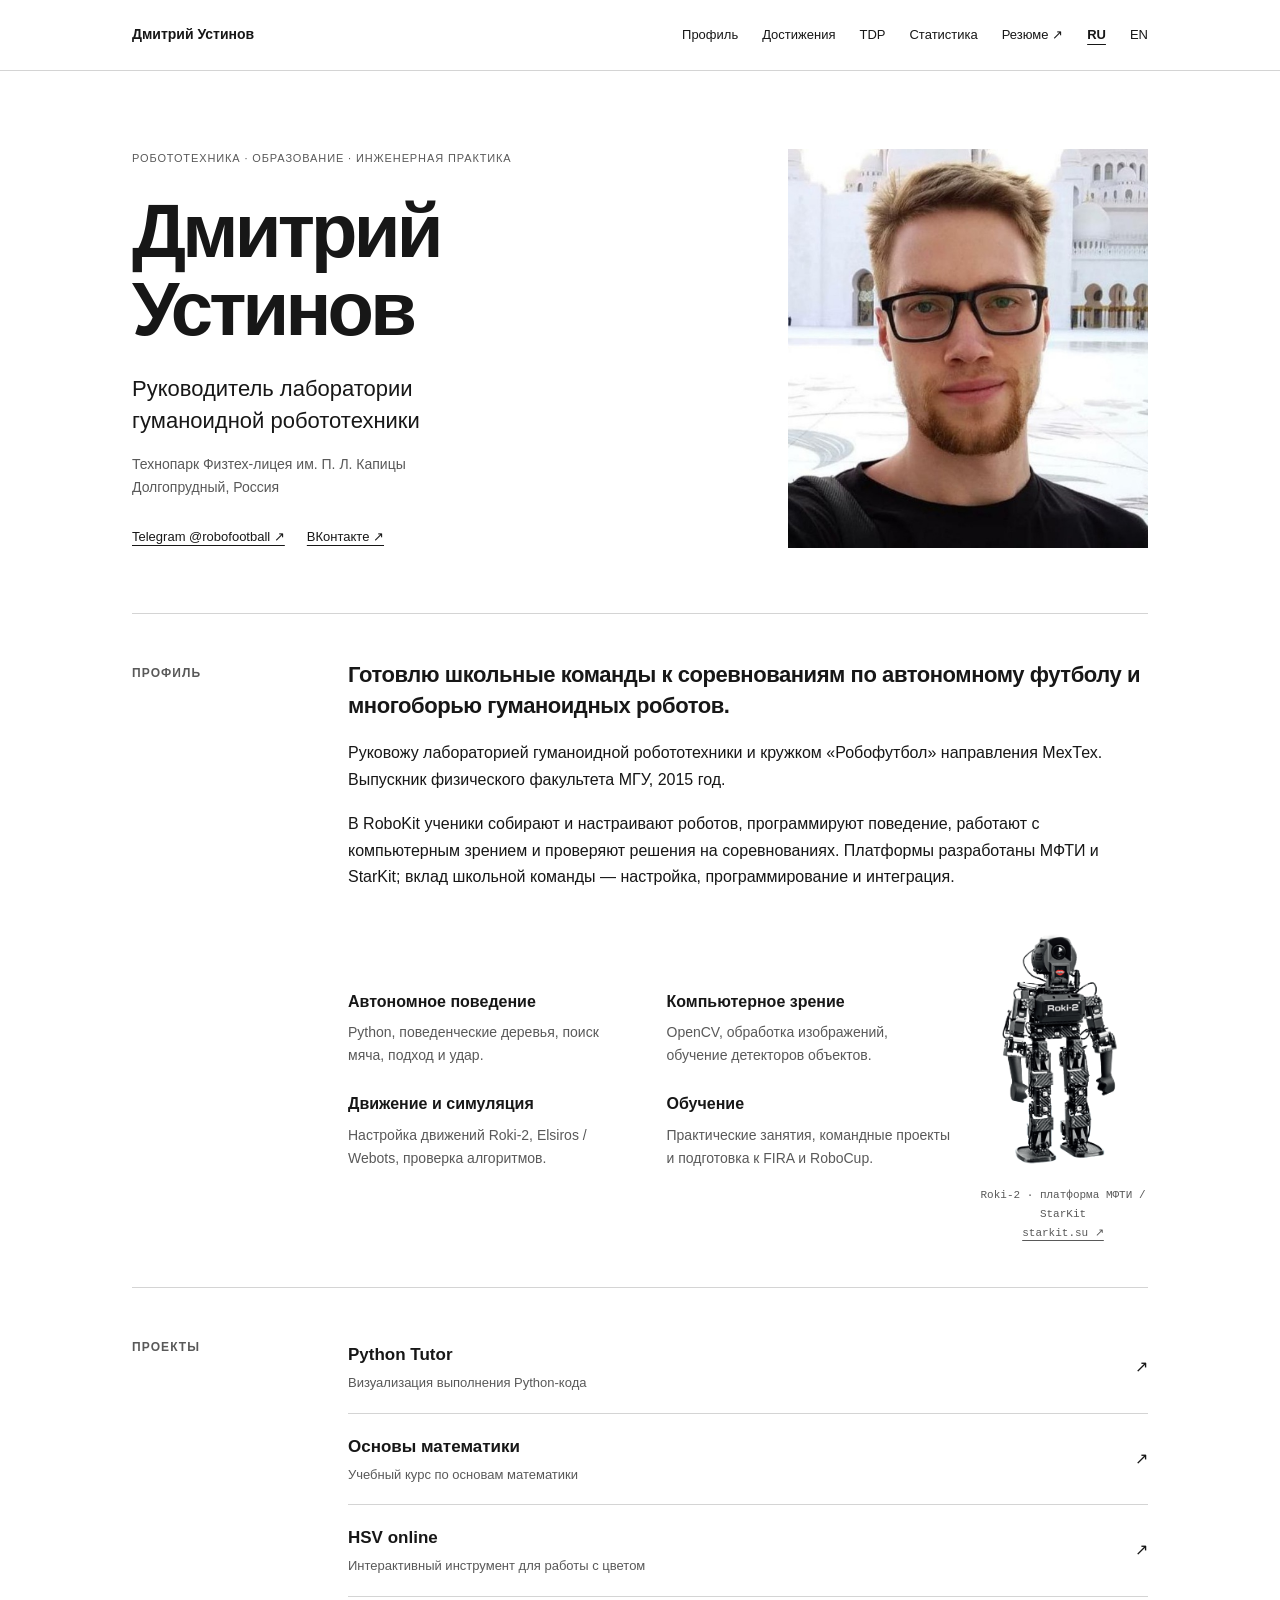
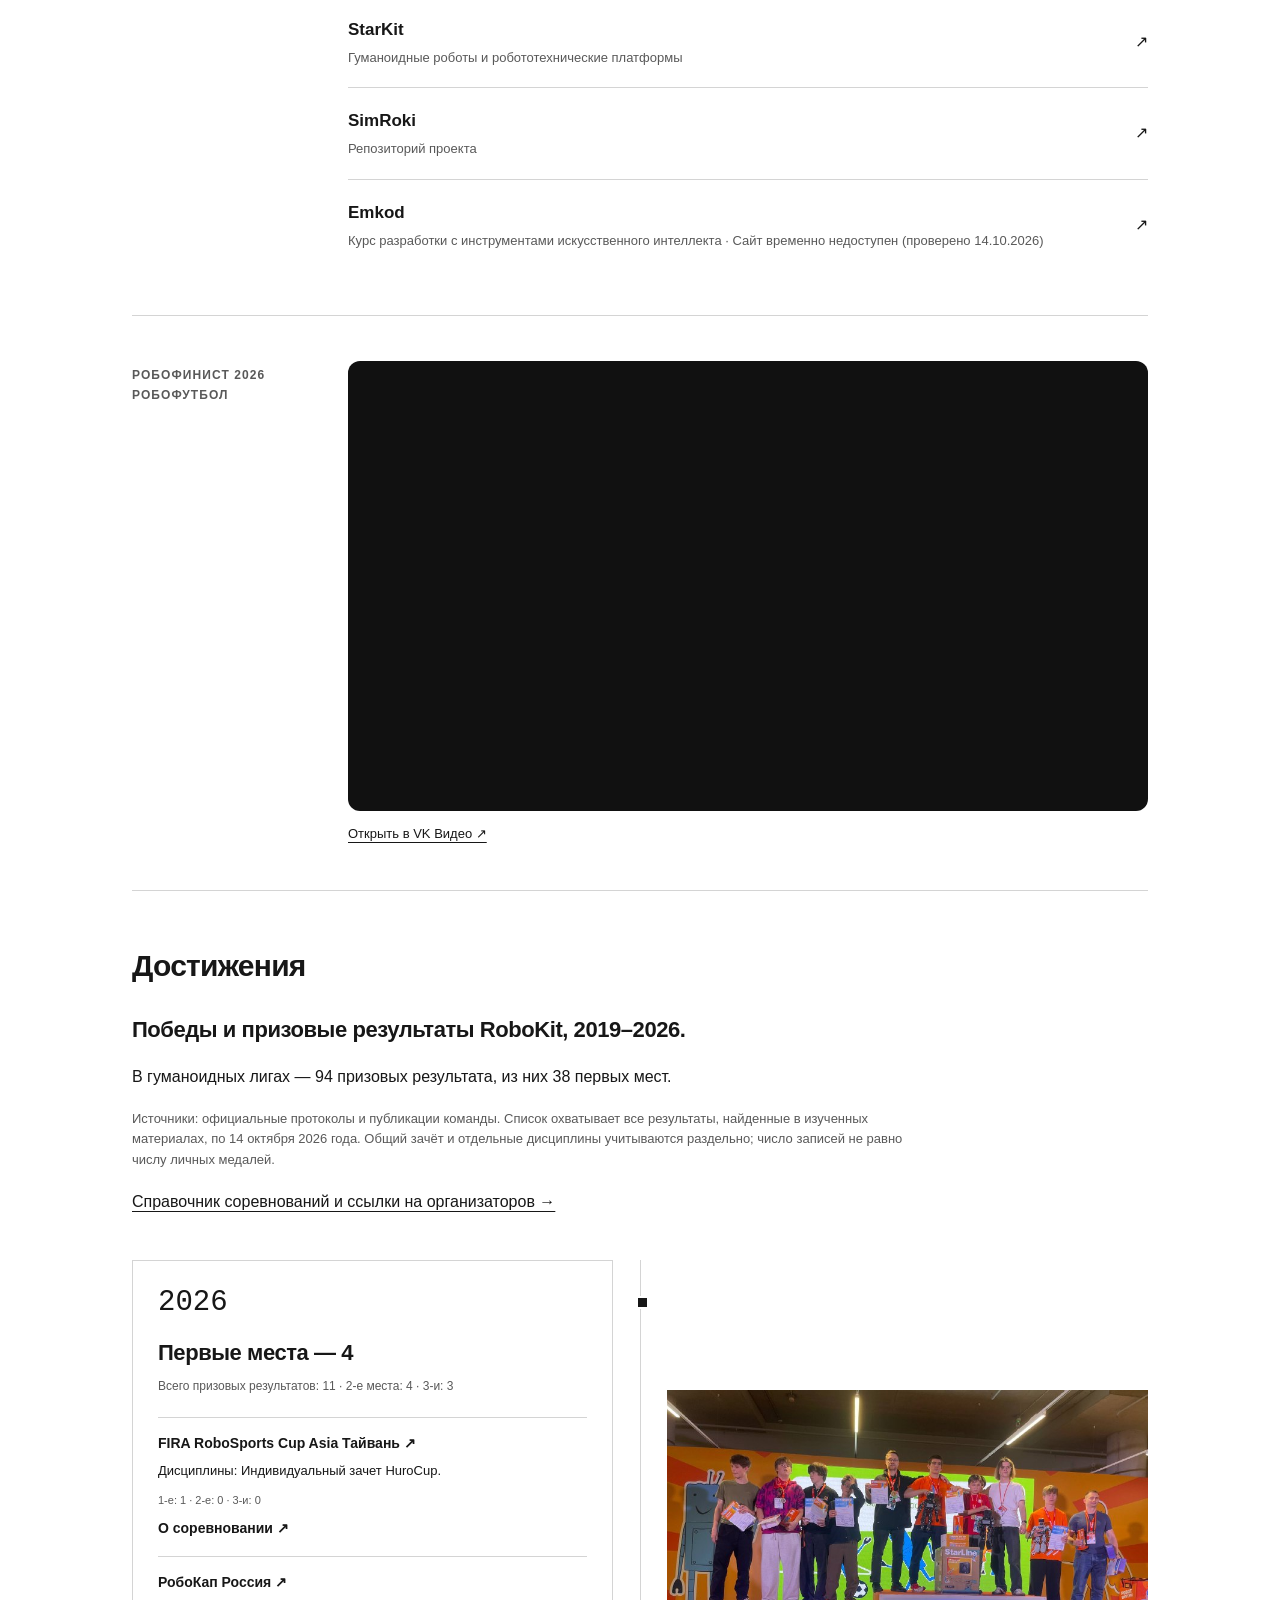
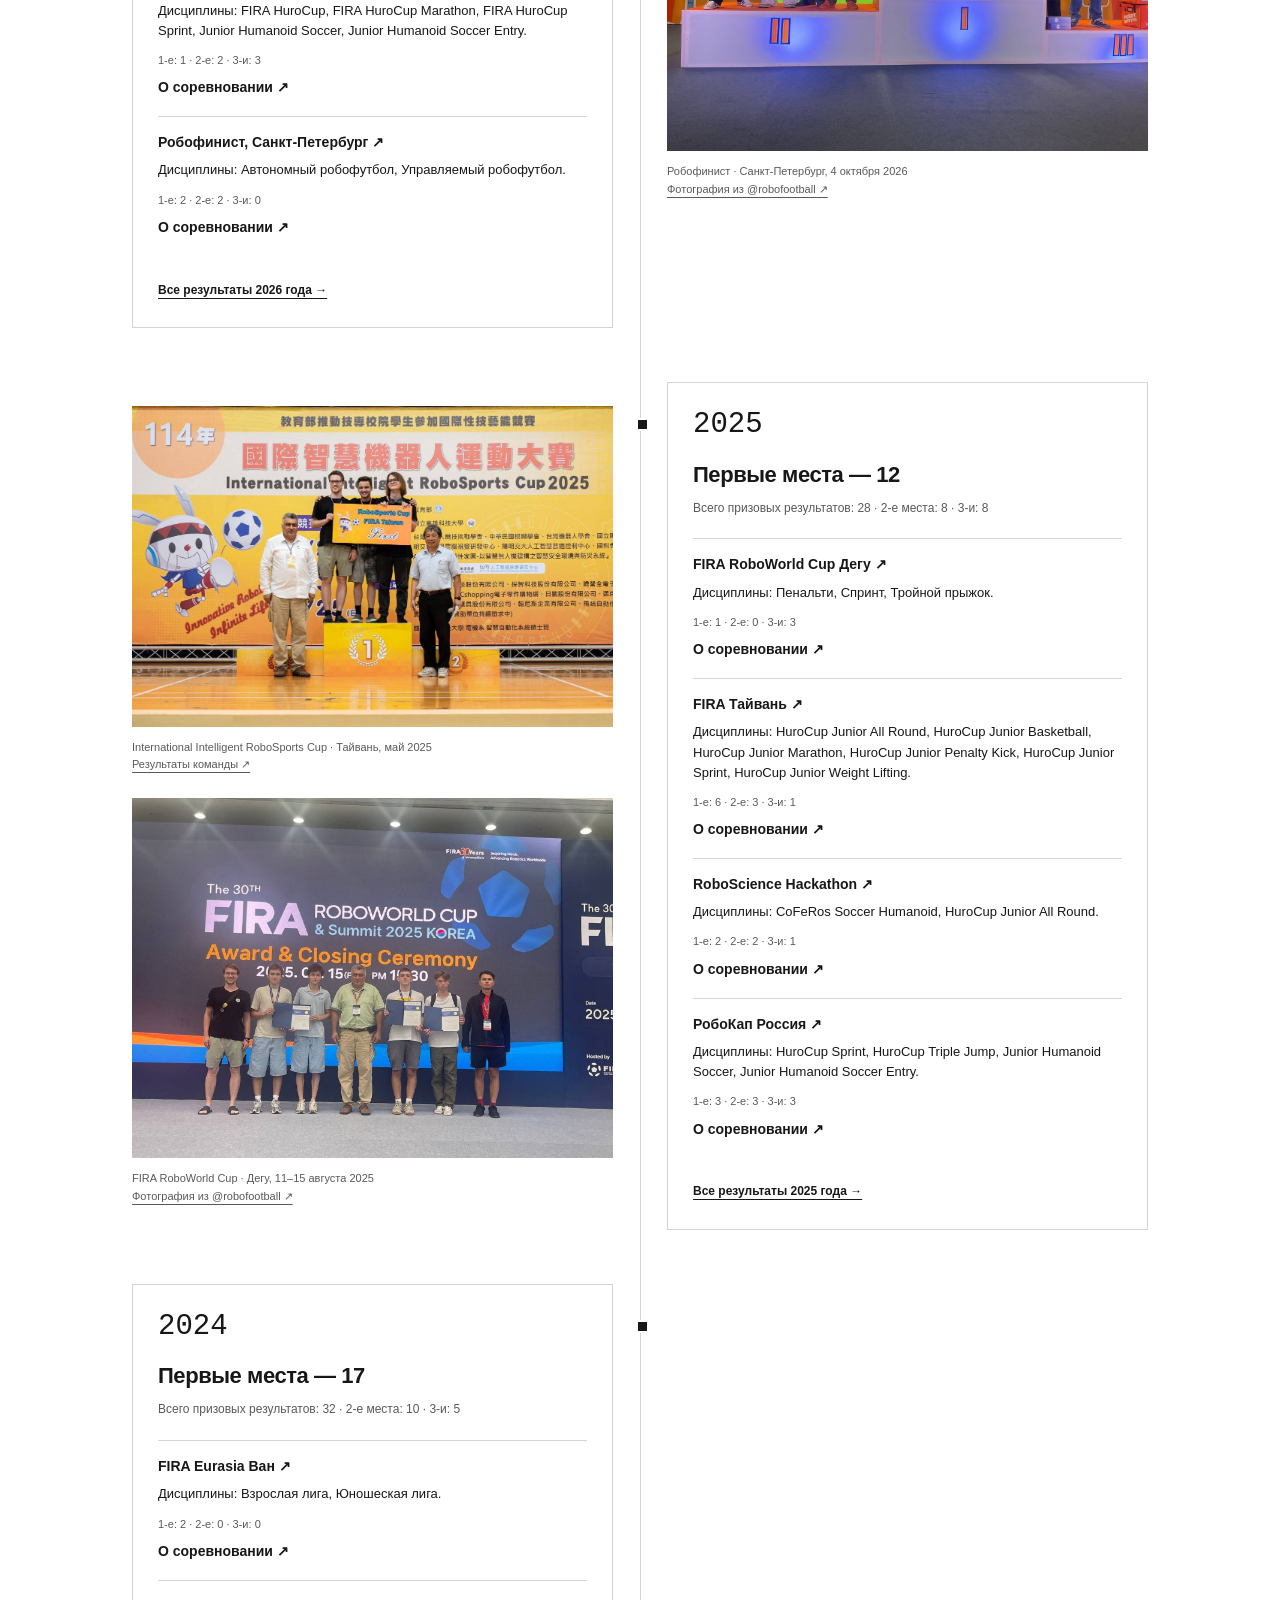
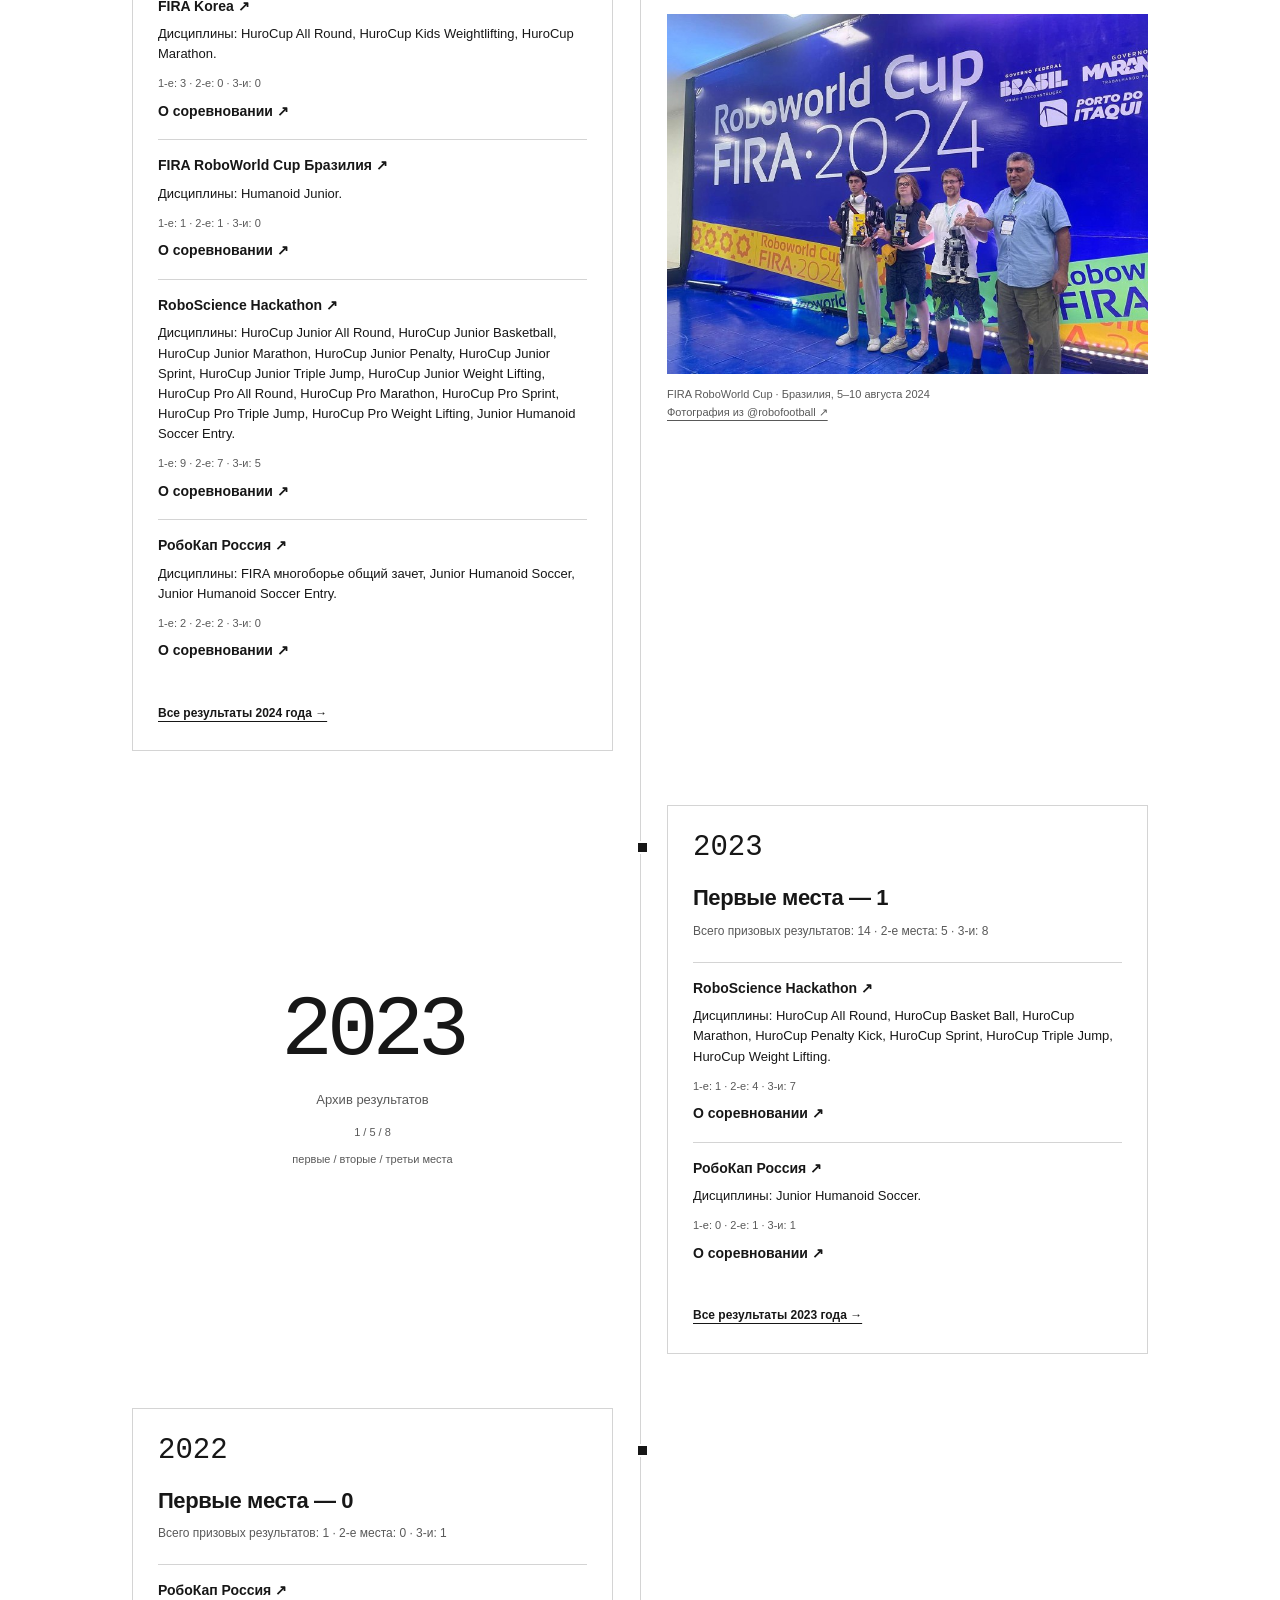
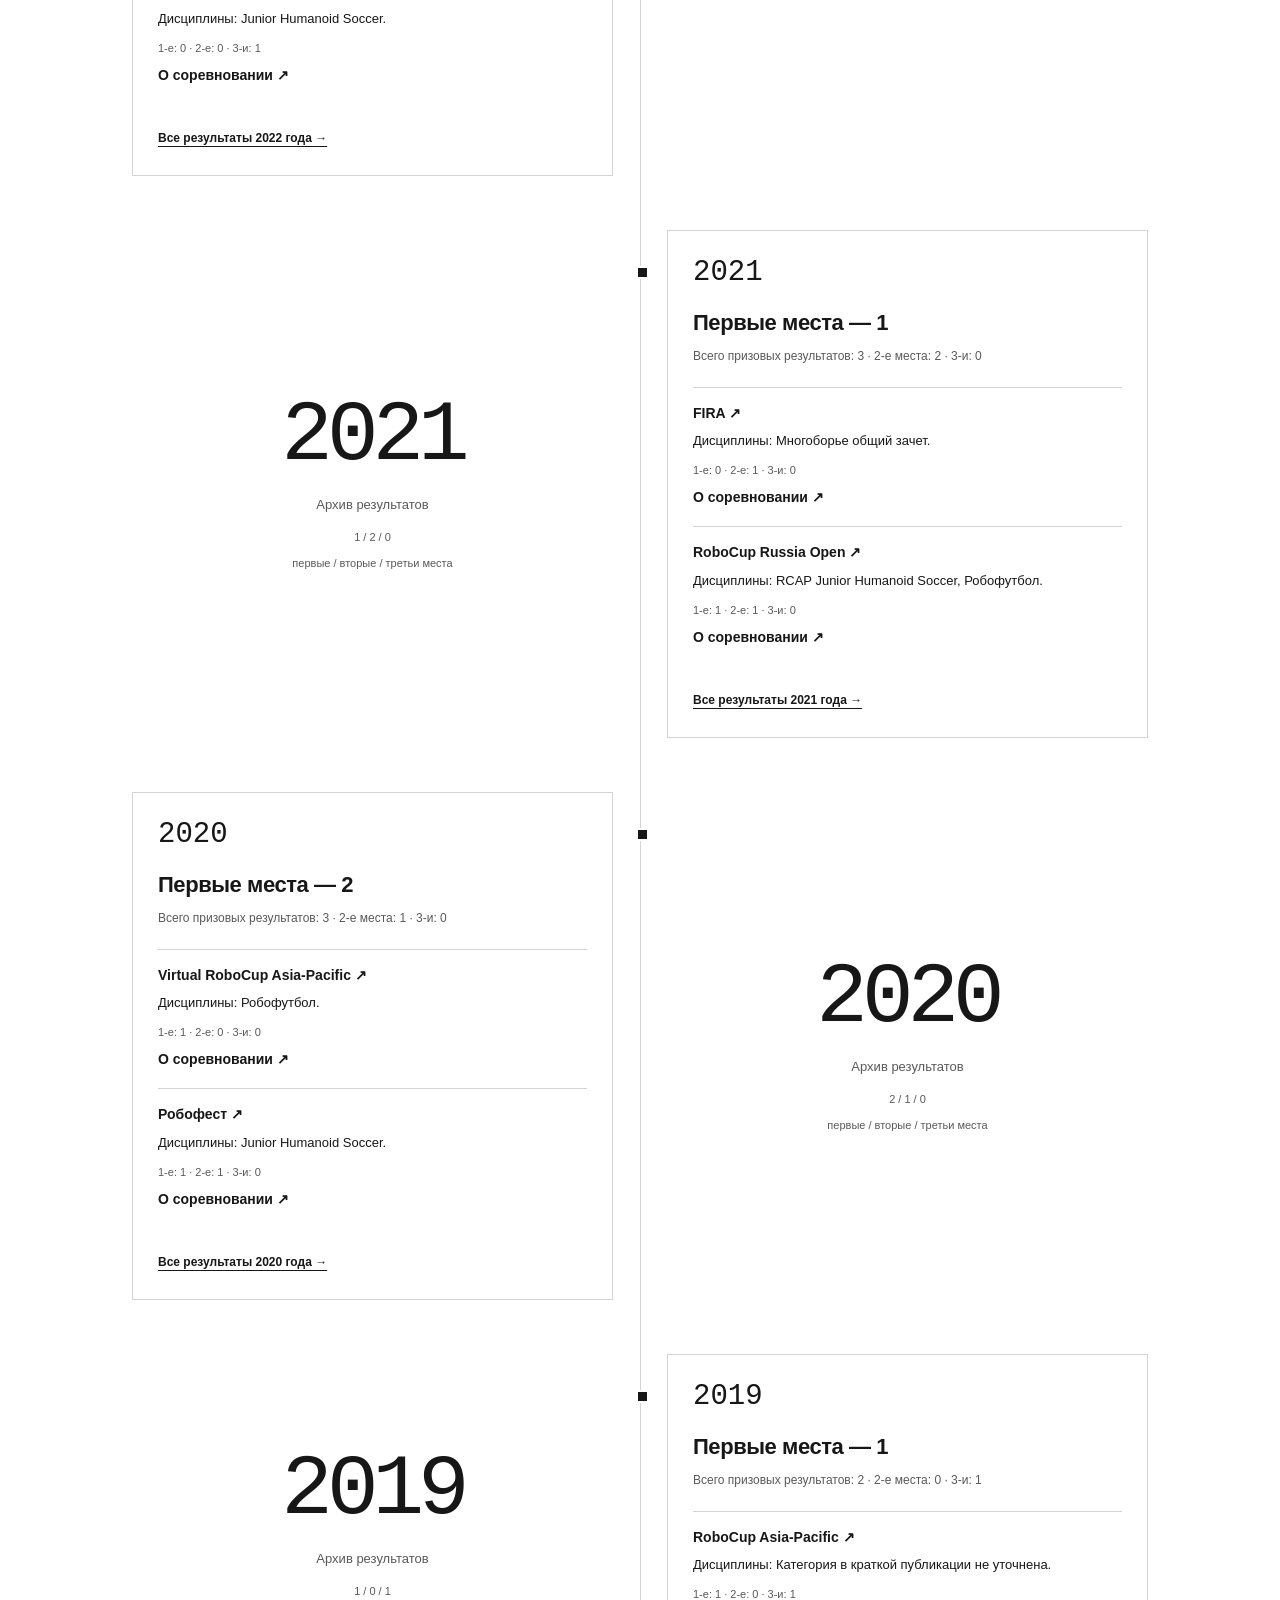
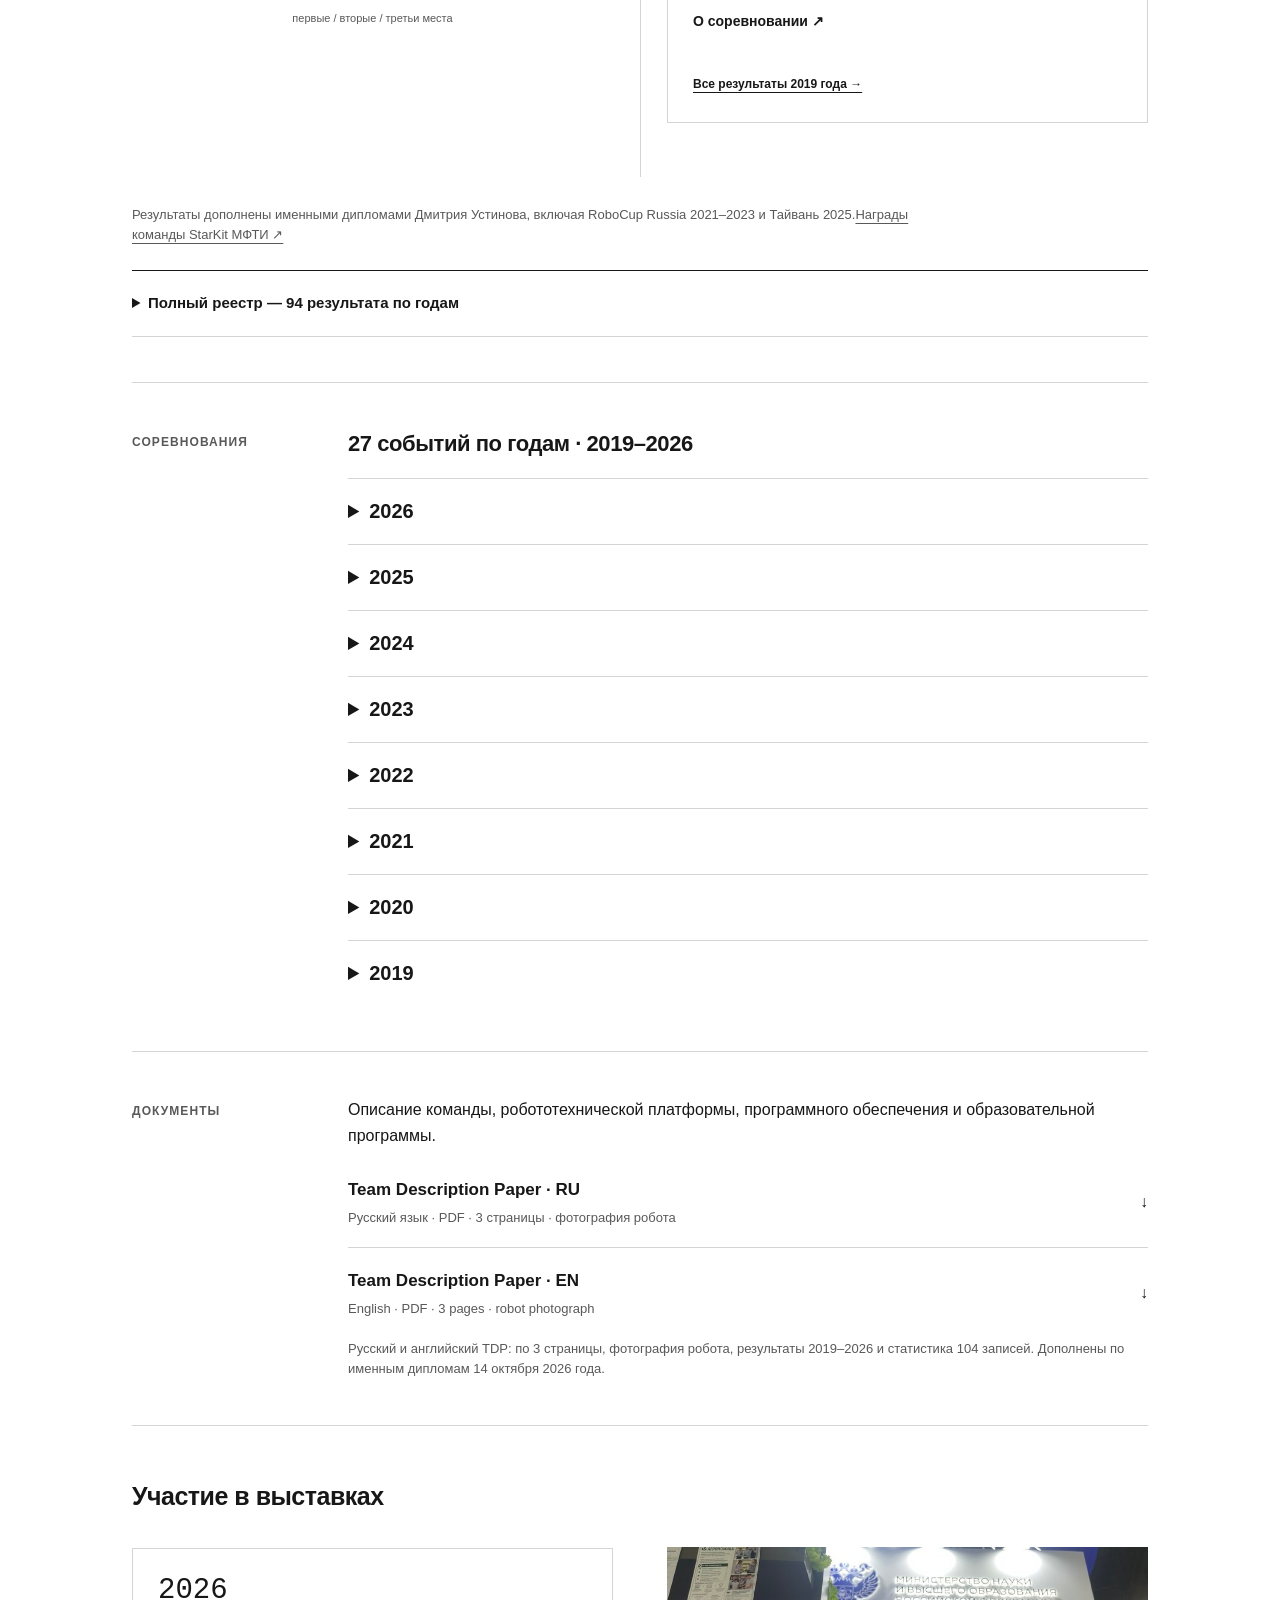
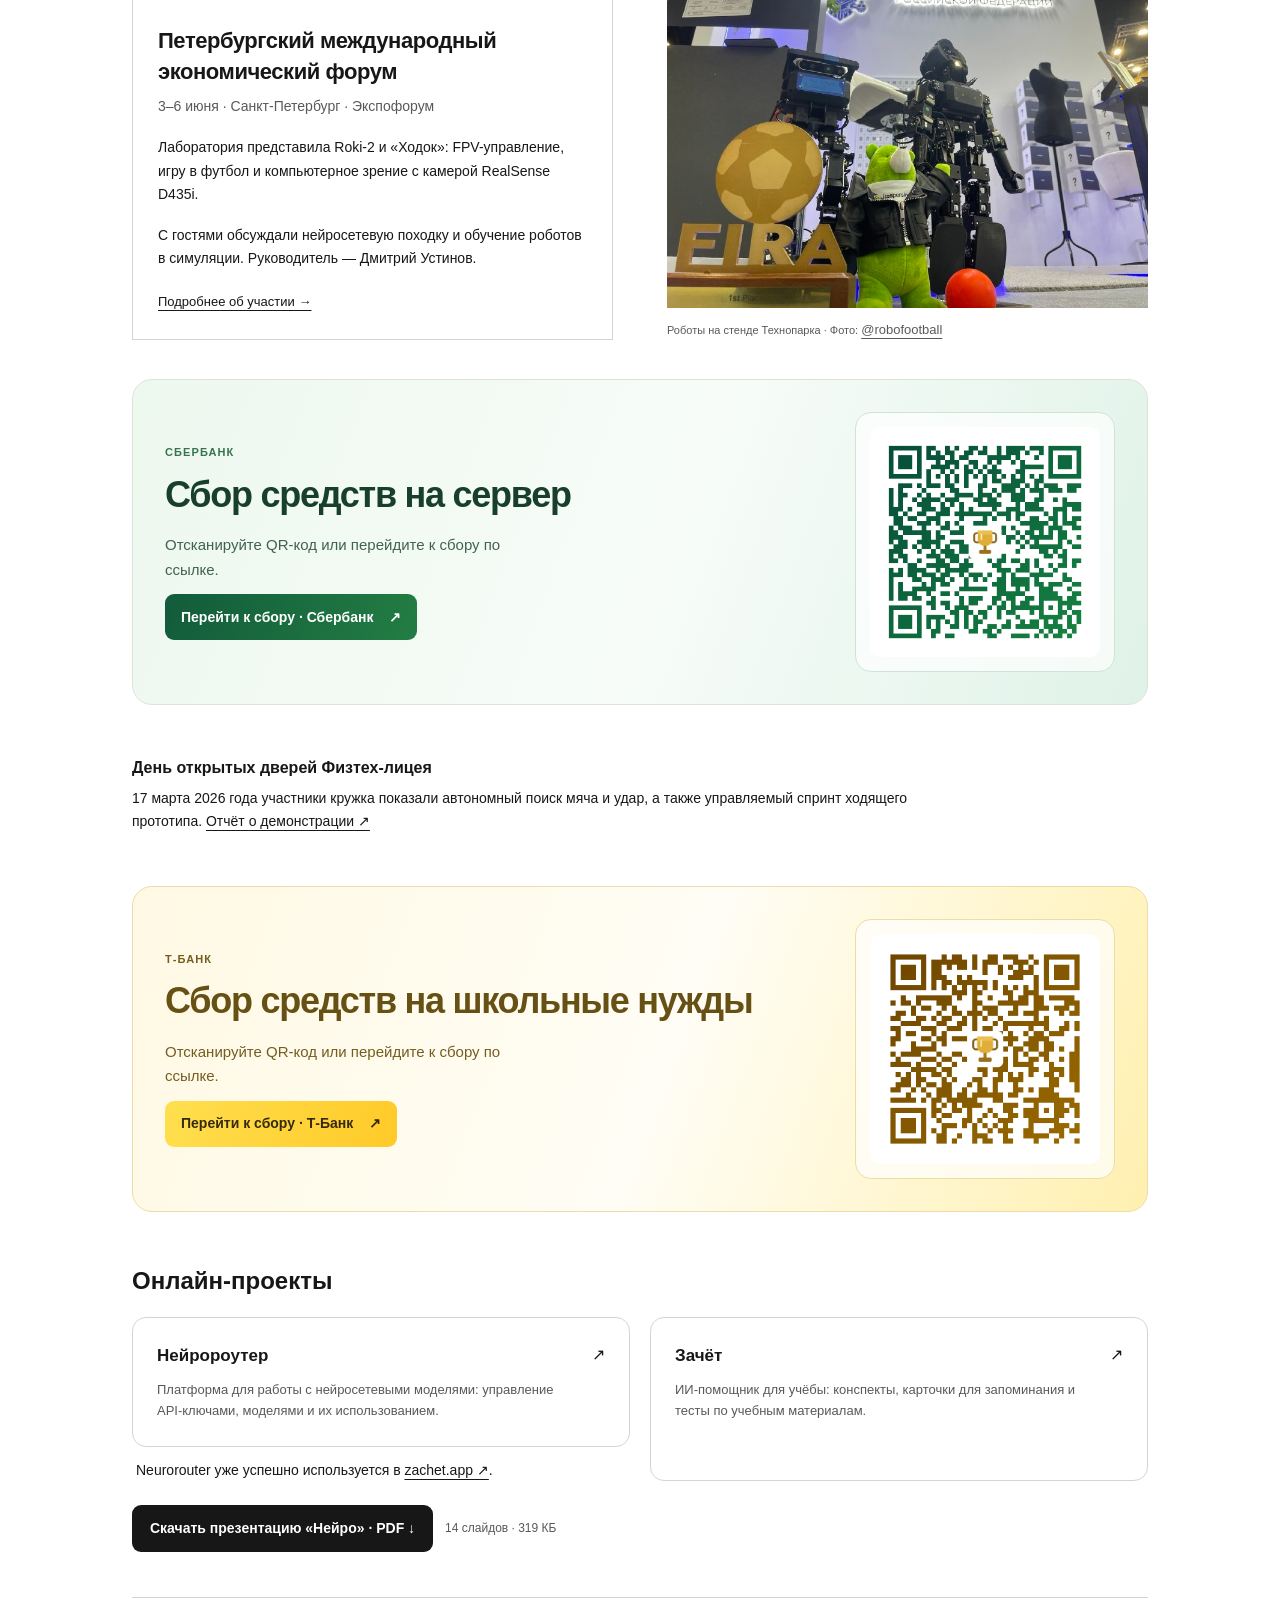
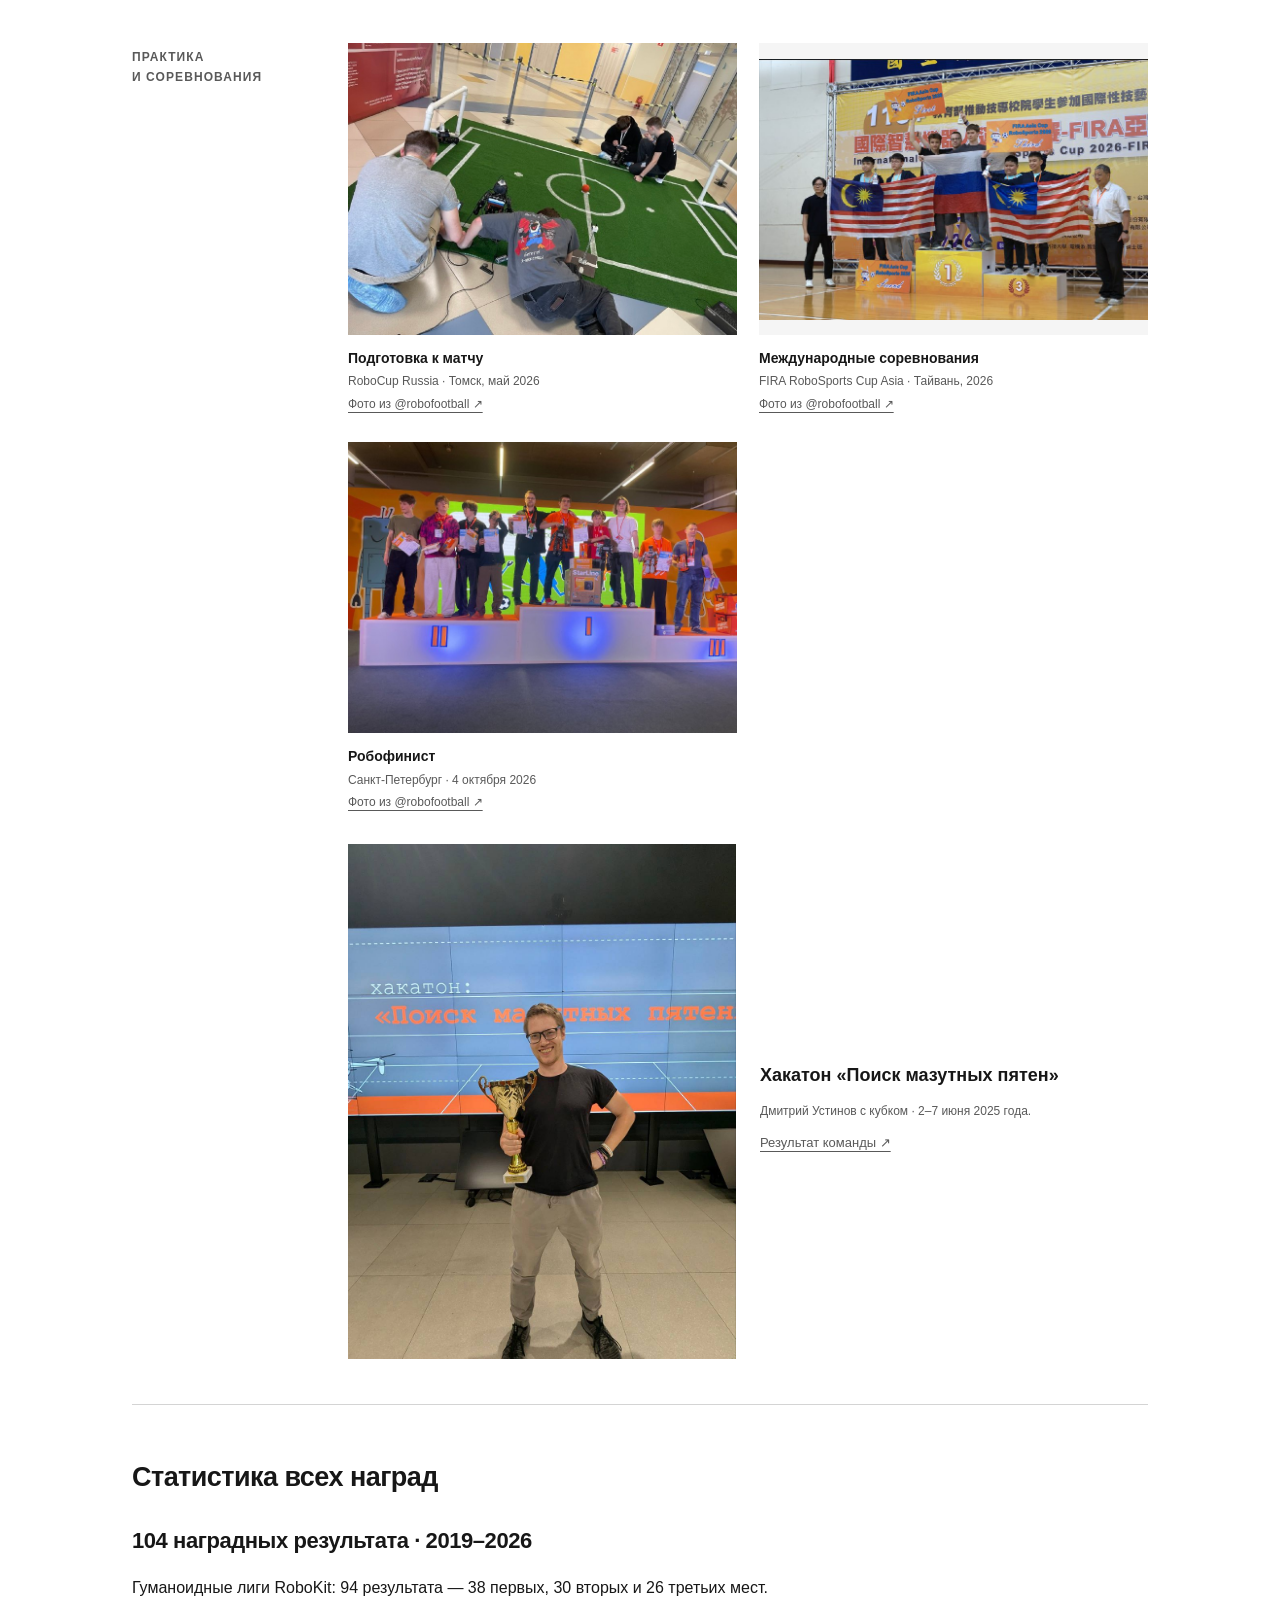
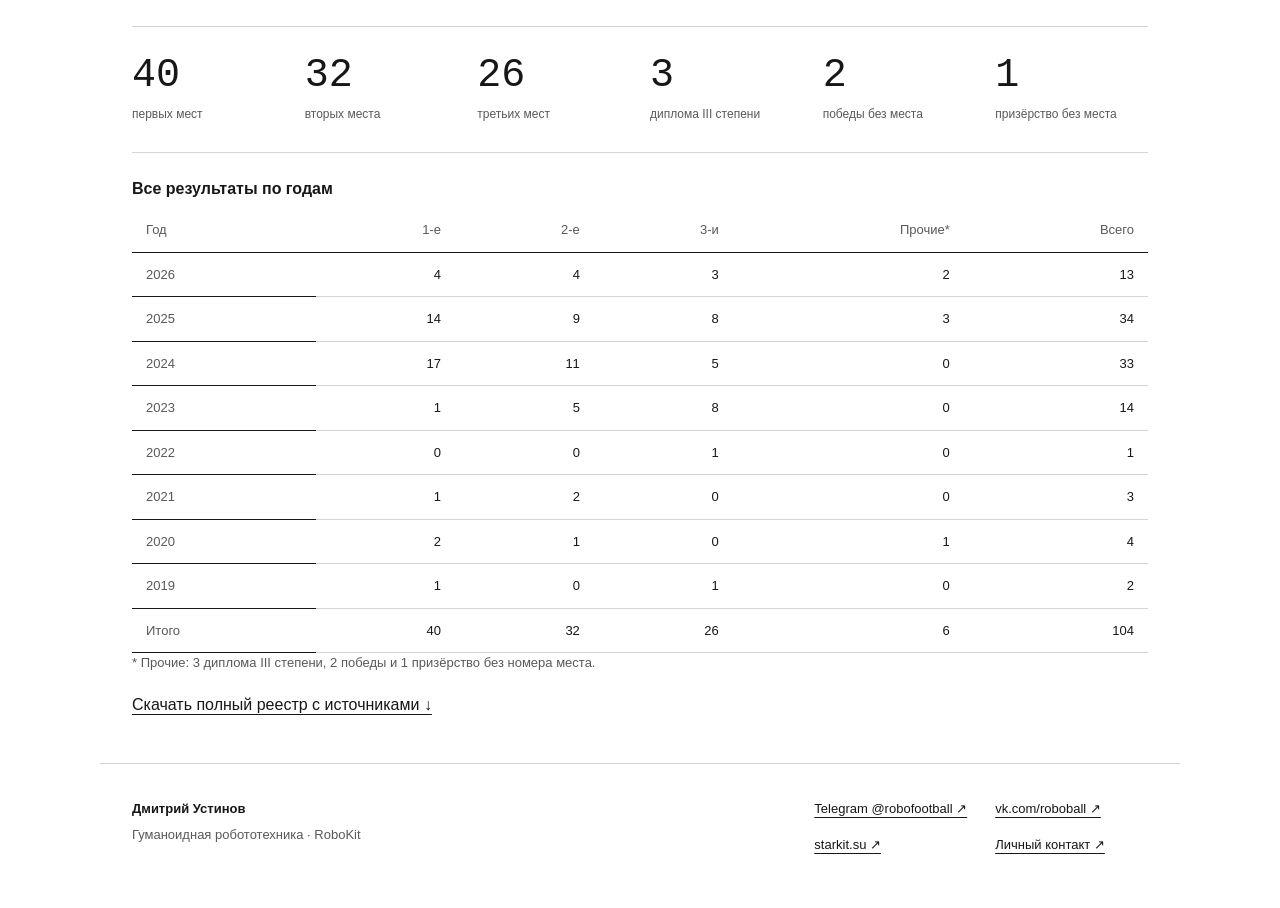
==== commit 687e0816: "Embed Robofinist video between projects and achievements" ====
--- a/index.html
+++ b/index.html
@@ -6,7 +6,7 @@
 <meta name="color-scheme" content="light">
 <title>Дмитрий Устинов — робототехника и RoboKit</title>
 <meta name="description" content="Дмитрий Устинов. Гуманоидная робототехника, команда RoboKit, результаты соревнований и Team Description Paper на русском и английском языках.">
-<link rel="stylesheet" href="assets/site.css?v=20261023-project-pdf">
+<link rel="stylesheet" href="assets/site.css?v=20261023-vkvideo">
 <script src="assets/site.js?v=20261014-12" defer></script>
 </head>
 <body>
@@ -54,6 +54,11 @@
 <section id="projects" class="section"><h2>Проекты</h2>
 <div class="section-body">
 <a class="project" href="https://dimaystinov.github.io/pythontutor/"><span><strong>Python Tutor</strong><small>Визуализация выполнения Python-кода</small></span><span aria-hidden="true">↗</span></a><a class="project" href="https://dimaystinov.github.io/balance/spacemath/index.html"><span><strong>Основы математики</strong><small>Учебный курс по основам математики</small></span><span aria-hidden="true">↗</span></a><a class="project" href="hsv.html"><span><strong>HSV online</strong><small>Интерактивный инструмент для работы с цветом</small></span><span aria-hidden="true">↗</span></a><a class="project" href="https://starkit.su/"><span><strong>StarKit</strong><small>Гуманоидные роботы и робототехнические платформы</small></span><span aria-hidden="true">↗</span></a><a class="project" href="https://github.com/dimaystinov/SimRoki"><span><strong>SimRoki</strong><small>Репозиторий проекта</small></span><span aria-hidden="true">↗</span></a><a class="project" href="https://emkod.ru/"><span><strong>Emkod</strong><small>Курс разработки с инструментами искусственного интеллекта · Сайт временно недоступен (проверено 14.10.2026)</small></span><span aria-hidden="true">↗</span></a>
+</div></section>
+<section id="robofinist-video" class="section"><h2>Робофинист 2026<br>Робофутбол</h2>
+<div class="section-body">
+<div class="video-player"><iframe src="https://vkvideo.ru/video_ext.php?oid=-167146299&amp;id=456239018&amp;hd=3" title="Робофинист 2026 — Робофутбол" width="1280" height="720" loading="lazy" allow="autoplay; encrypted-media; fullscreen; picture-in-picture; screen-wake-lock" allowfullscreen></iframe></div>
+<p class="video-source"><a href="https://vkvideo.ru/video-167146299_456239018" target="_blank" rel="noopener noreferrer">Открыть в VK Видео ↗</a></p>
 </div></section>
 <section id="results" class="section"><h2>Достижения</h2>
 <div class="section-body">
--- a/assets/site.css
+++ b/assets/site.css
@@ -75,3 +75,5 @@
 .project-with-note{min-width:0}.project-integration{font-size:14px;line-height:1.6;margin:12px 0 0;padding:0 4px}
 
 .presentation-download{margin:24px 0 0;display:flex;align-items:center;gap:12px;flex-wrap:wrap}.presentation-download a{display:inline-flex;align-items:center;min-height:46px;padding:12px 18px;background:var(--ink);color:#fff;border-radius:9px;text-decoration:none;font-size:14px;font-weight:600}.presentation-download a:hover{text-decoration:underline}.presentation-download span{font-size:12px;color:var(--muted)}
+
+.video-player{width:100%;aspect-ratio:16/9;background:#111;border-radius:12px;overflow:hidden}.video-player iframe{display:block;width:100%;height:100%;border:0}.video-source{margin:12px 0 0;font-size:13px}
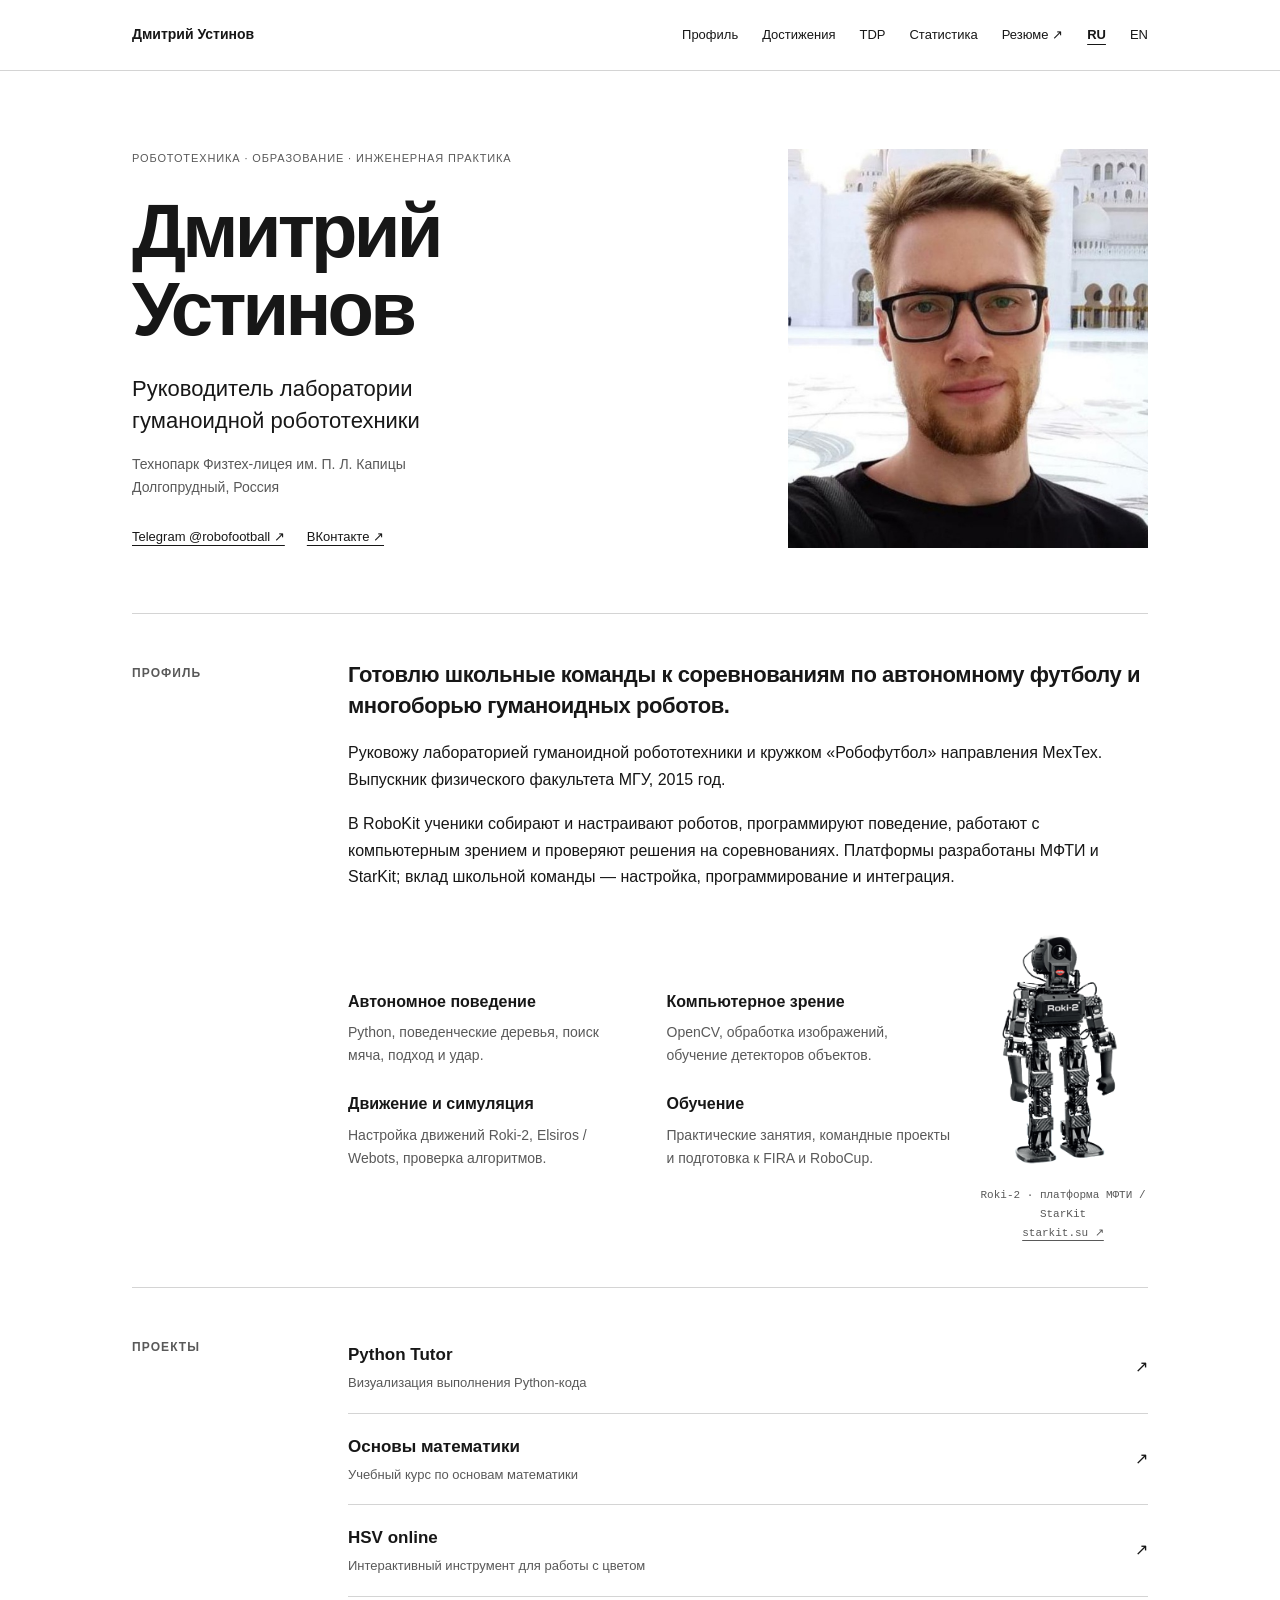
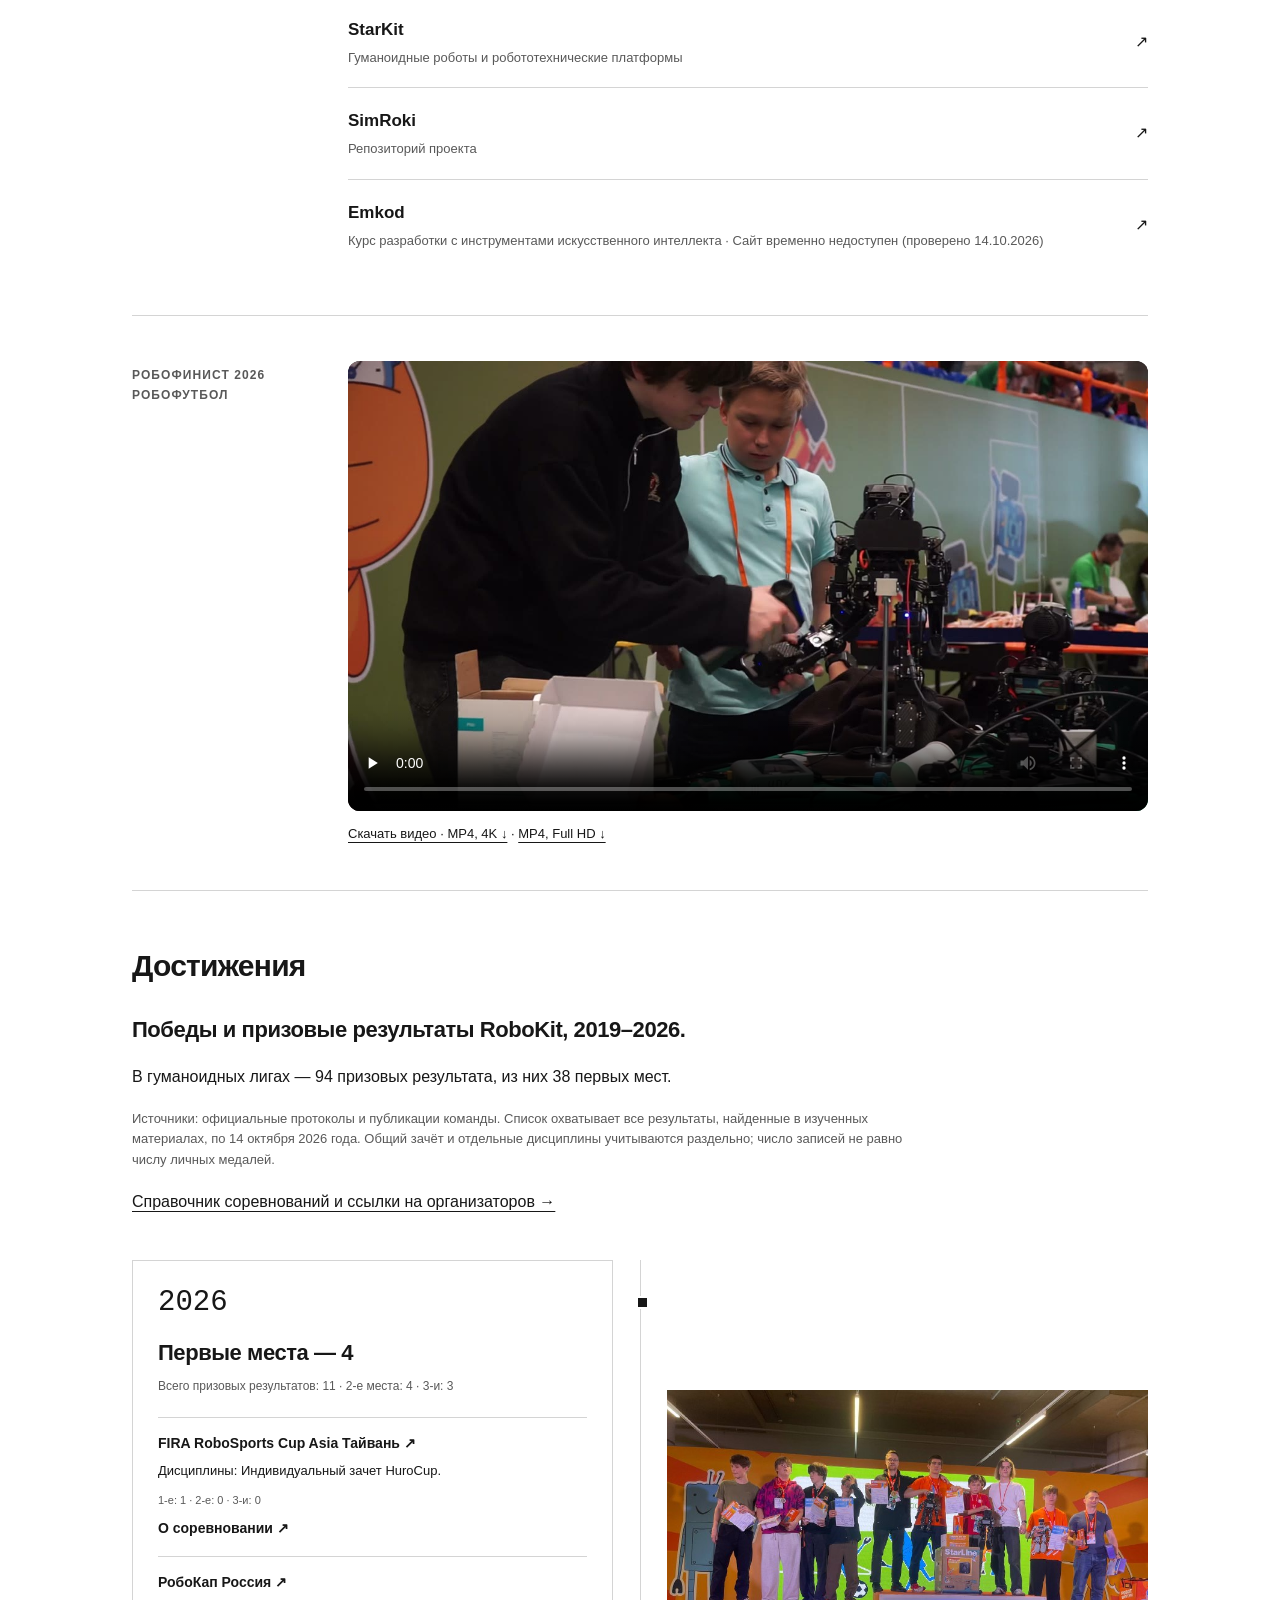
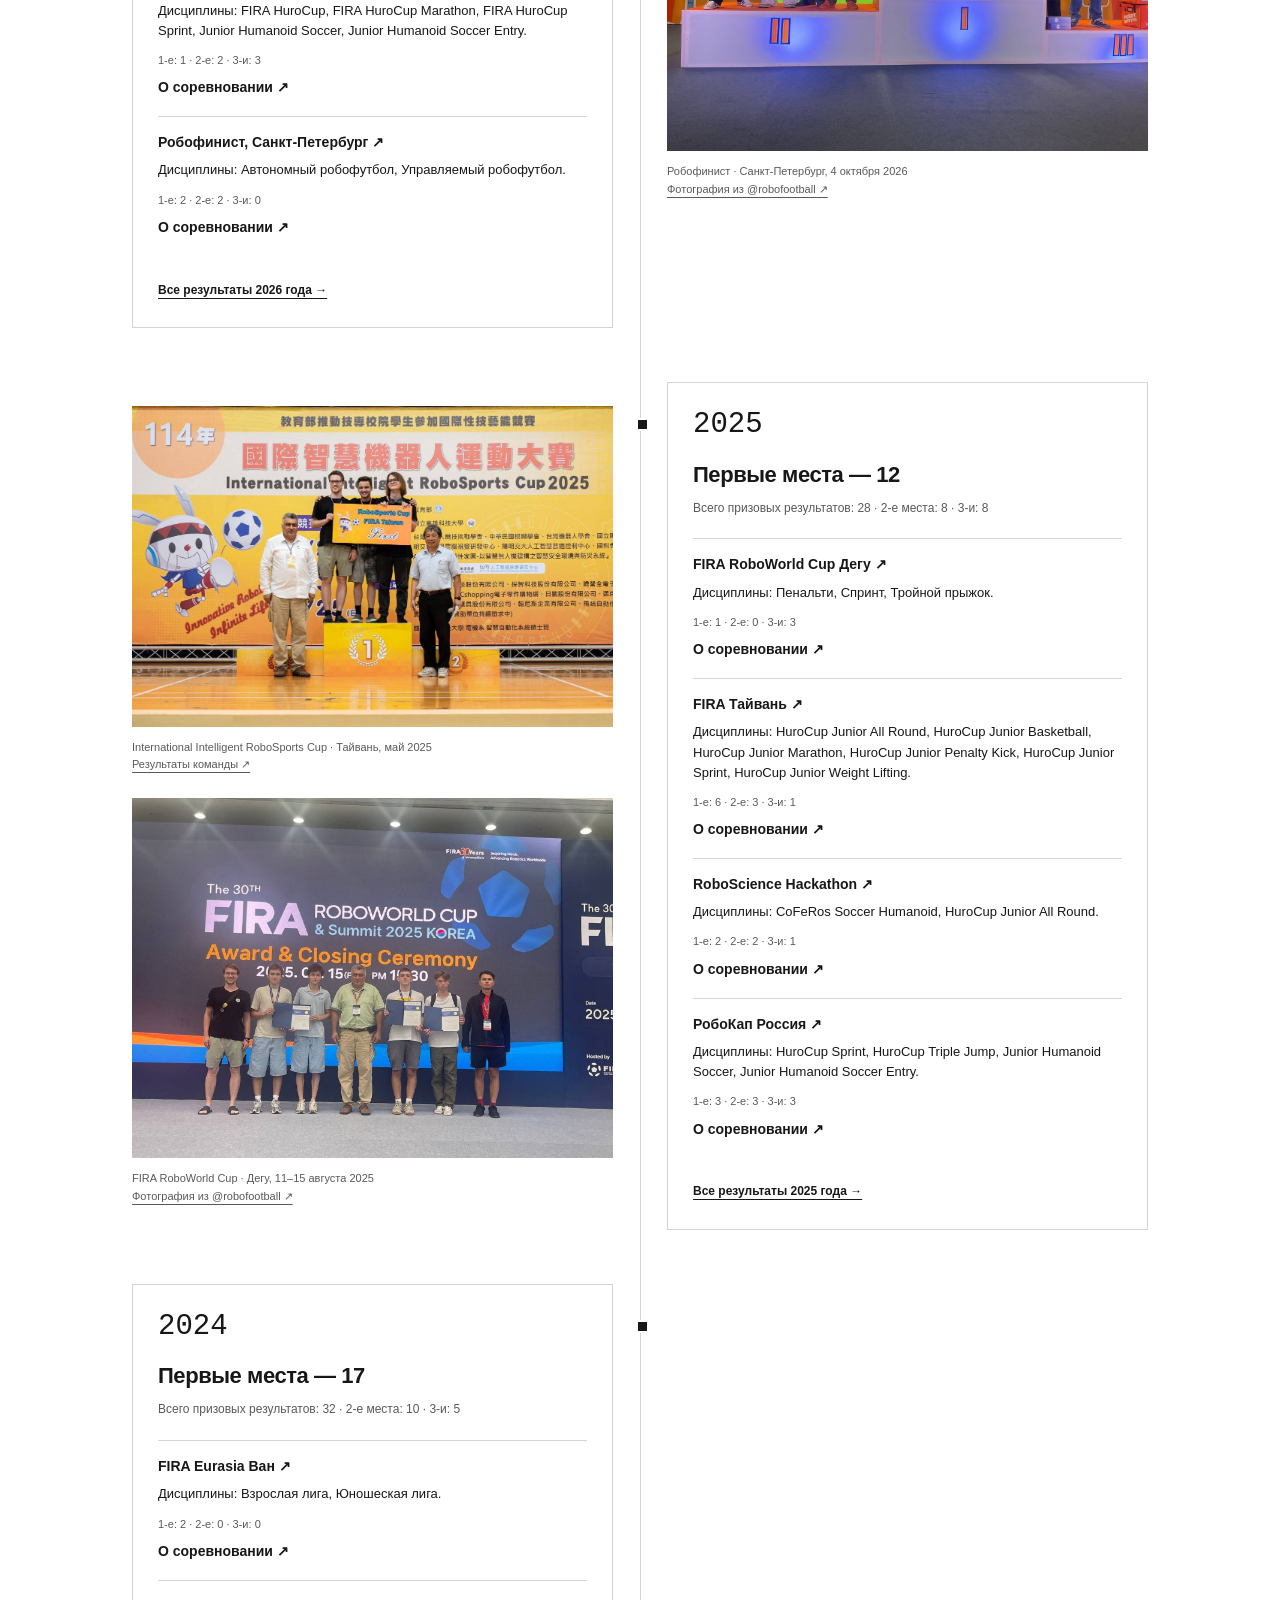
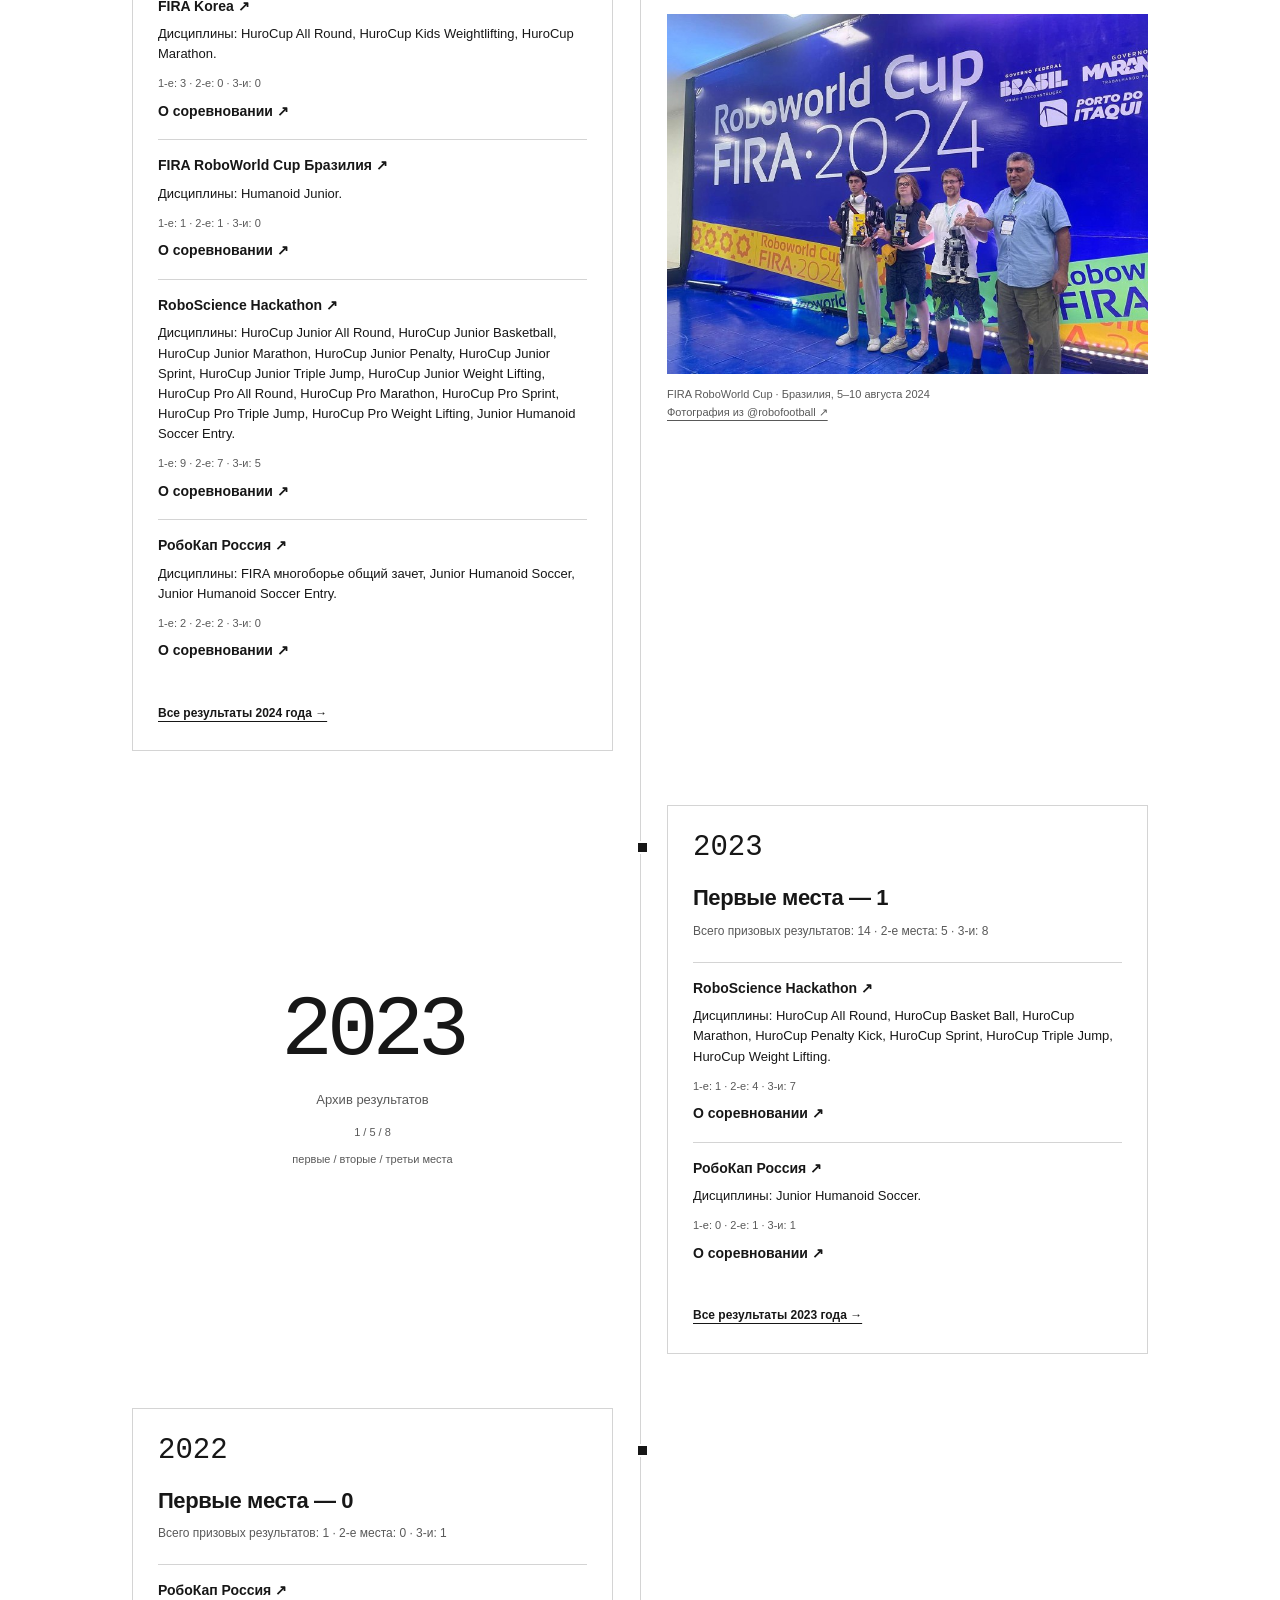
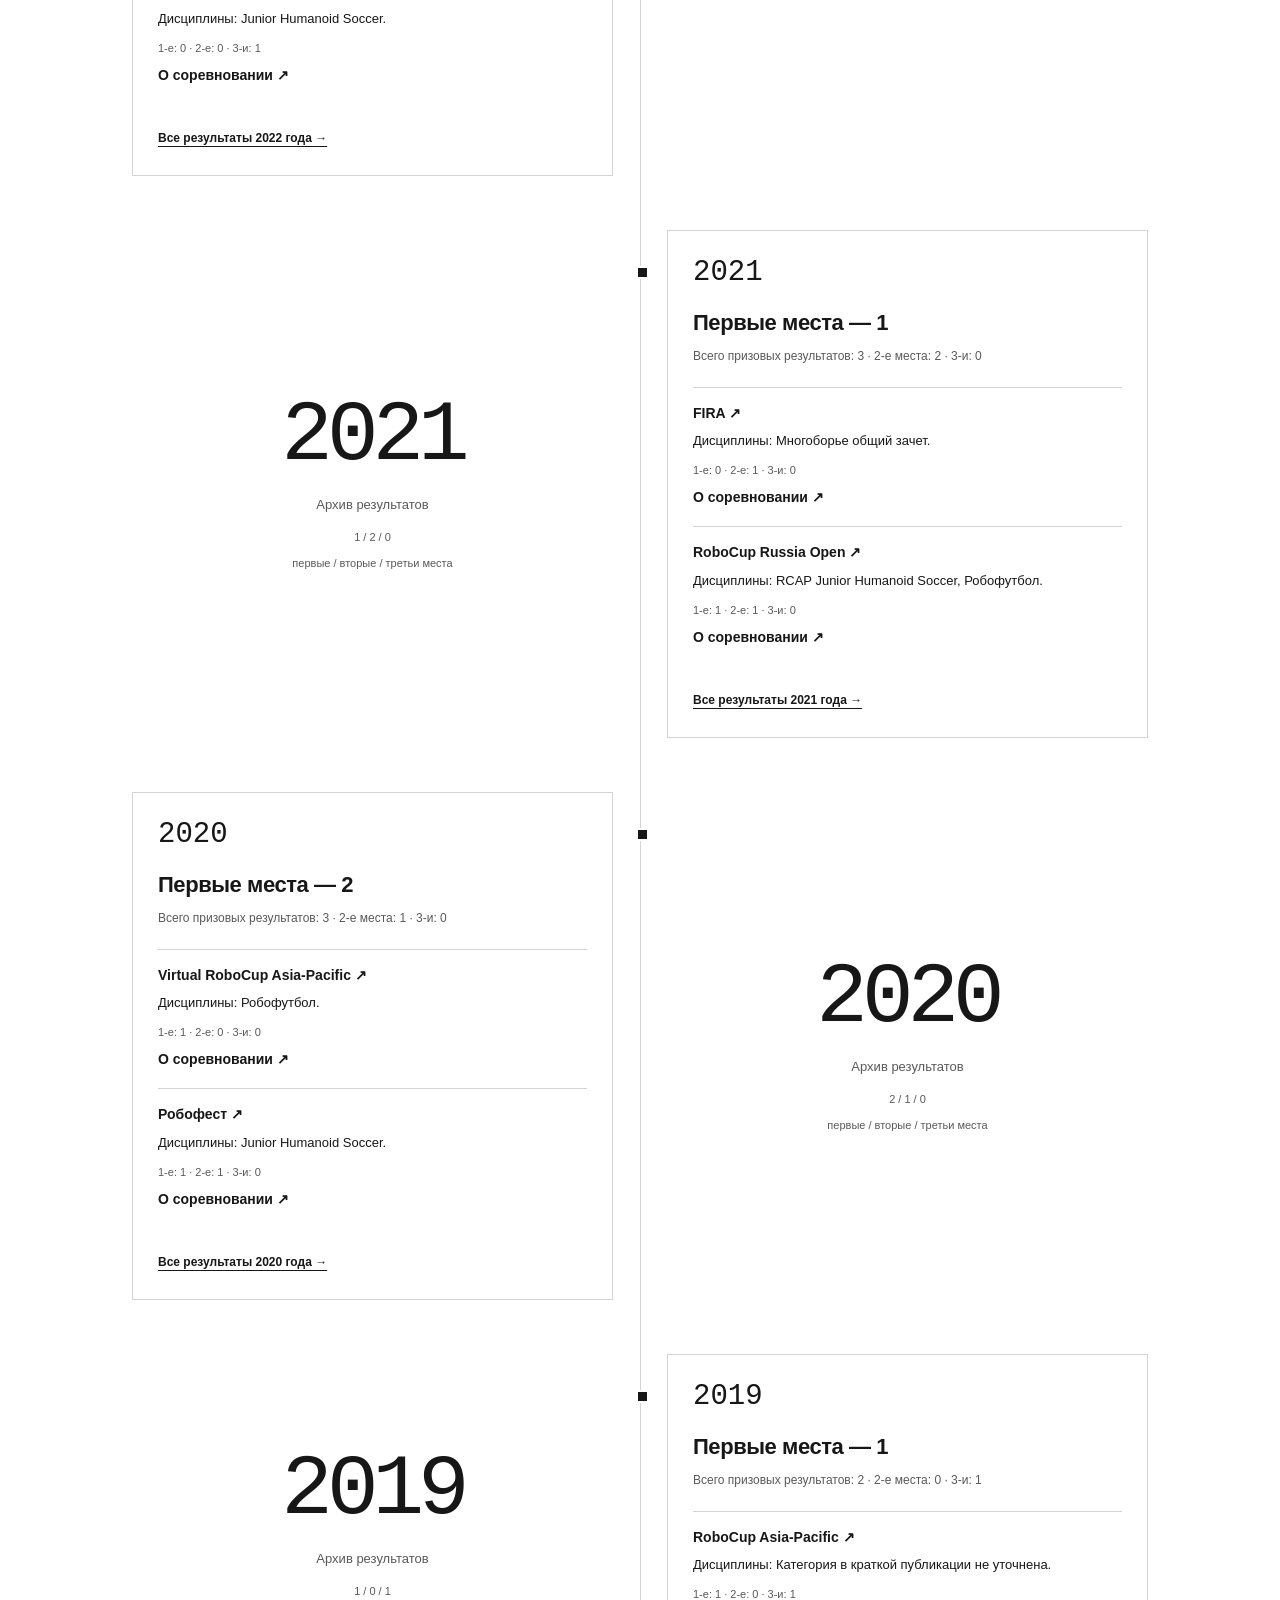
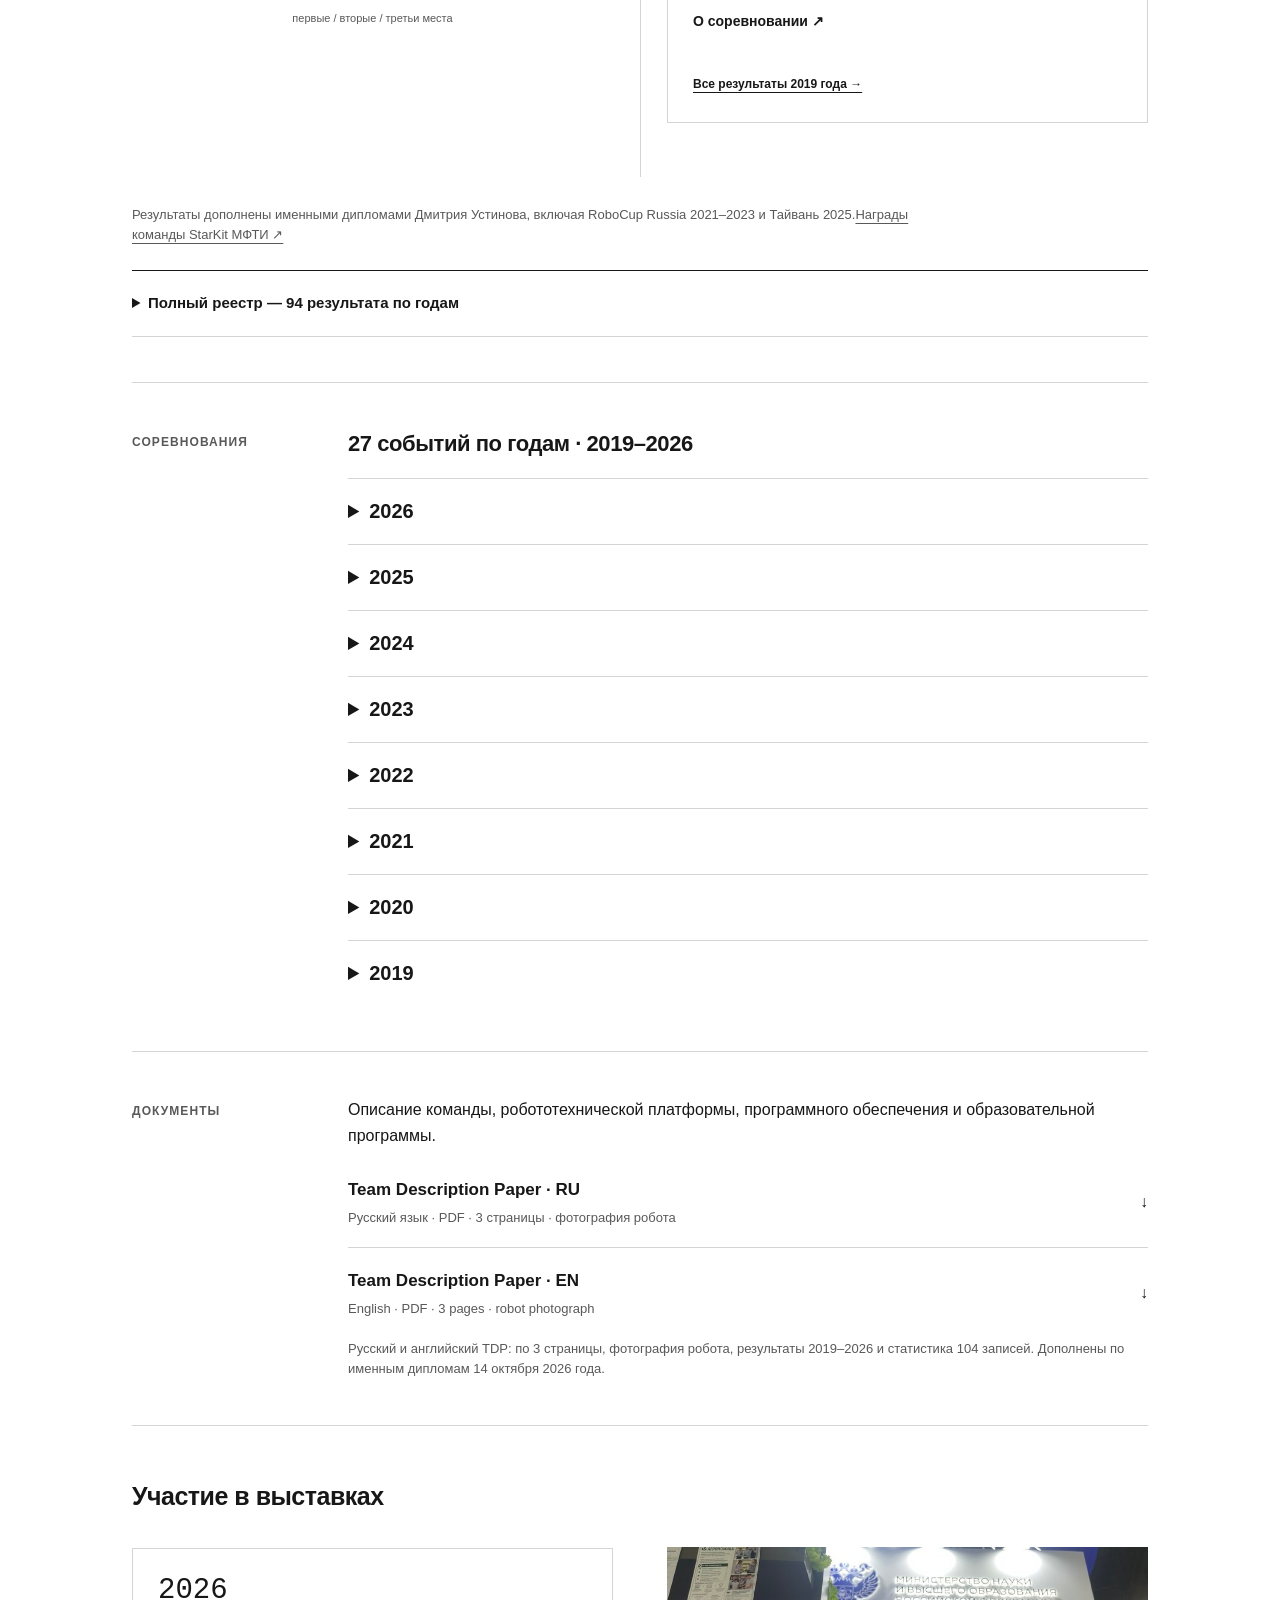
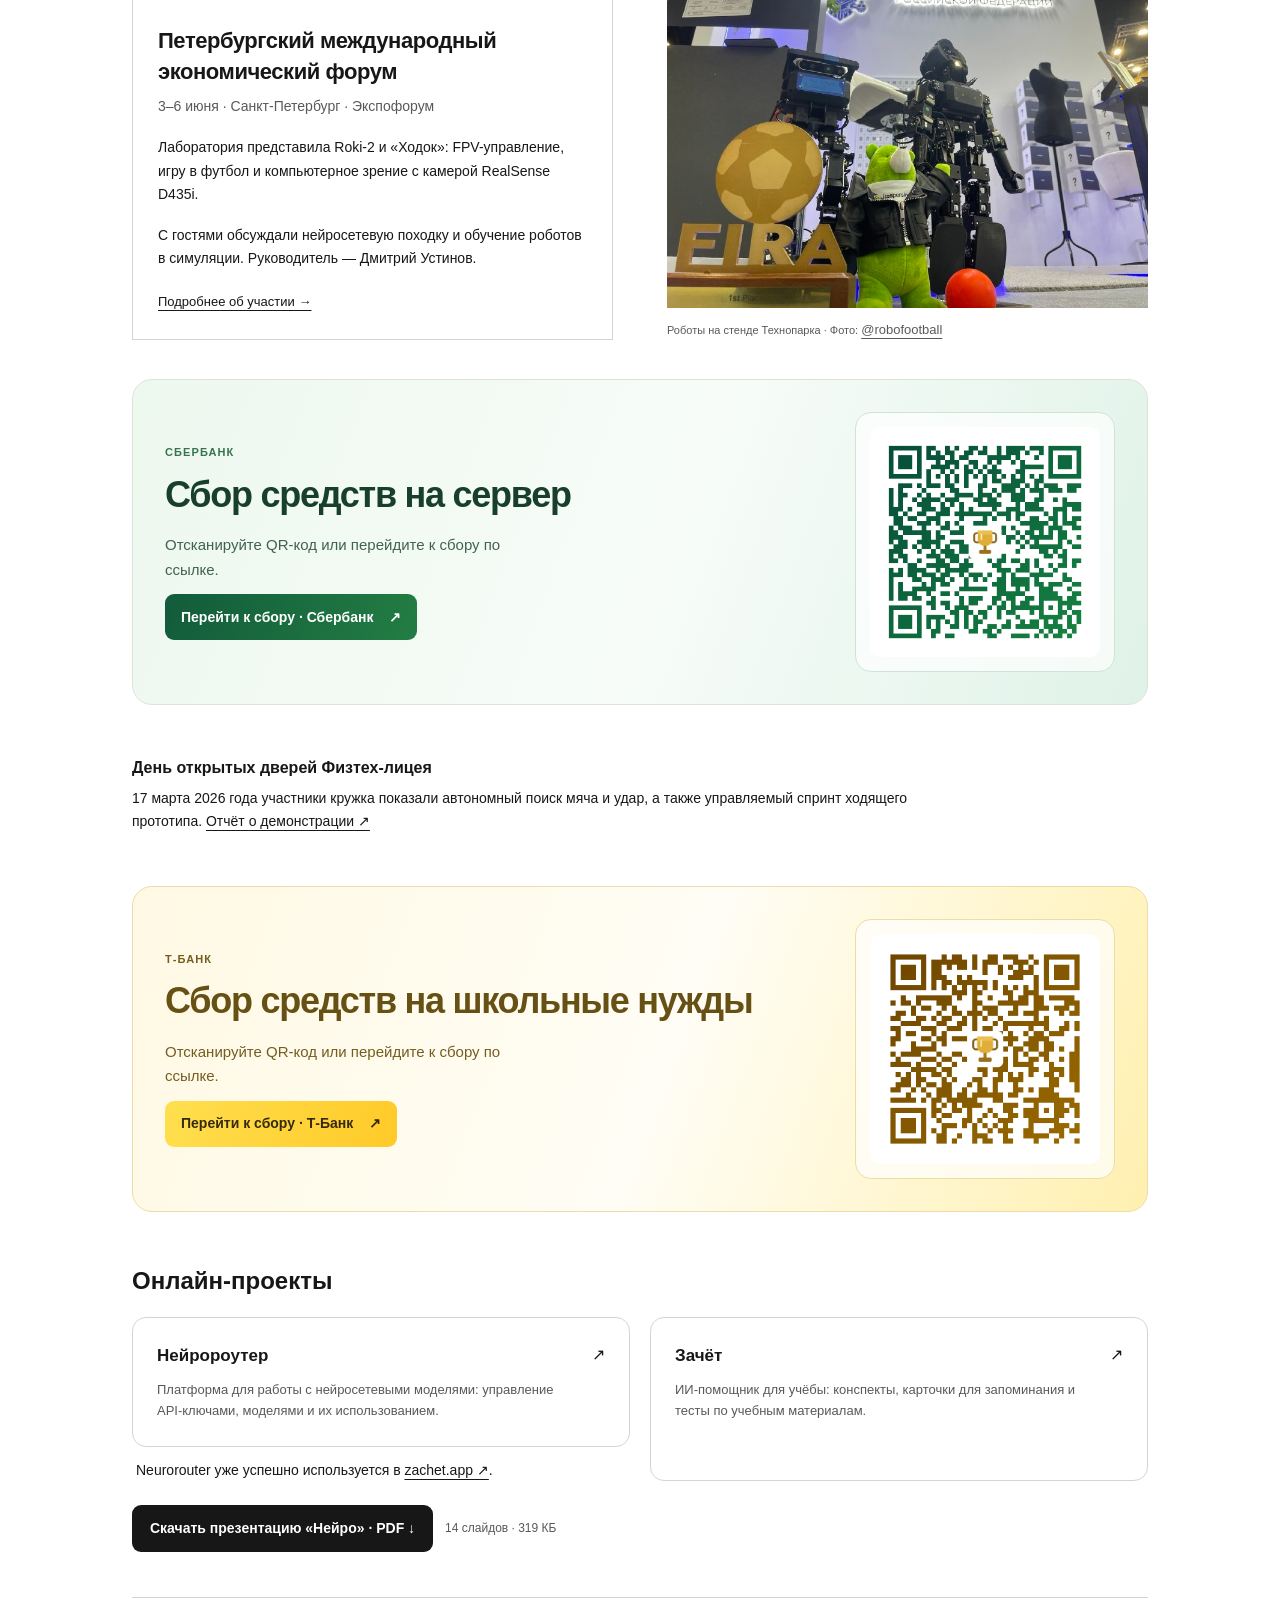
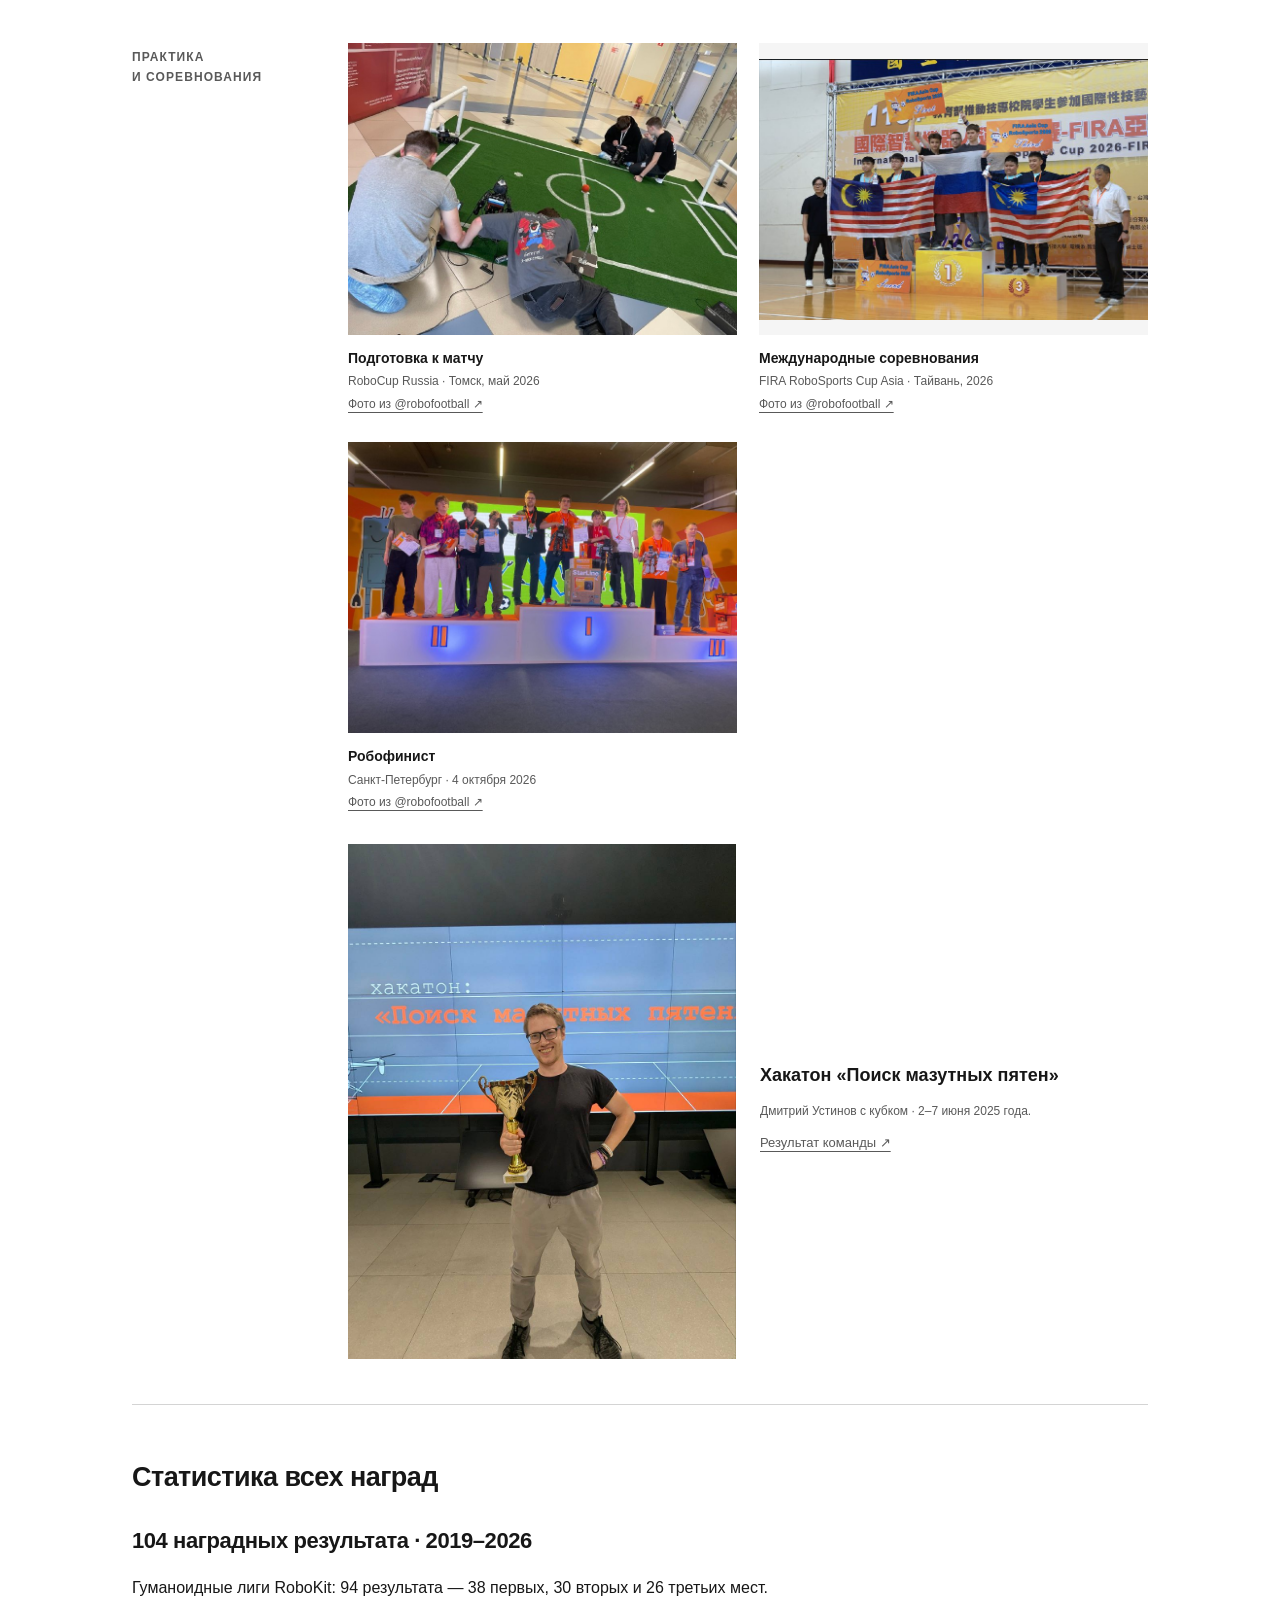
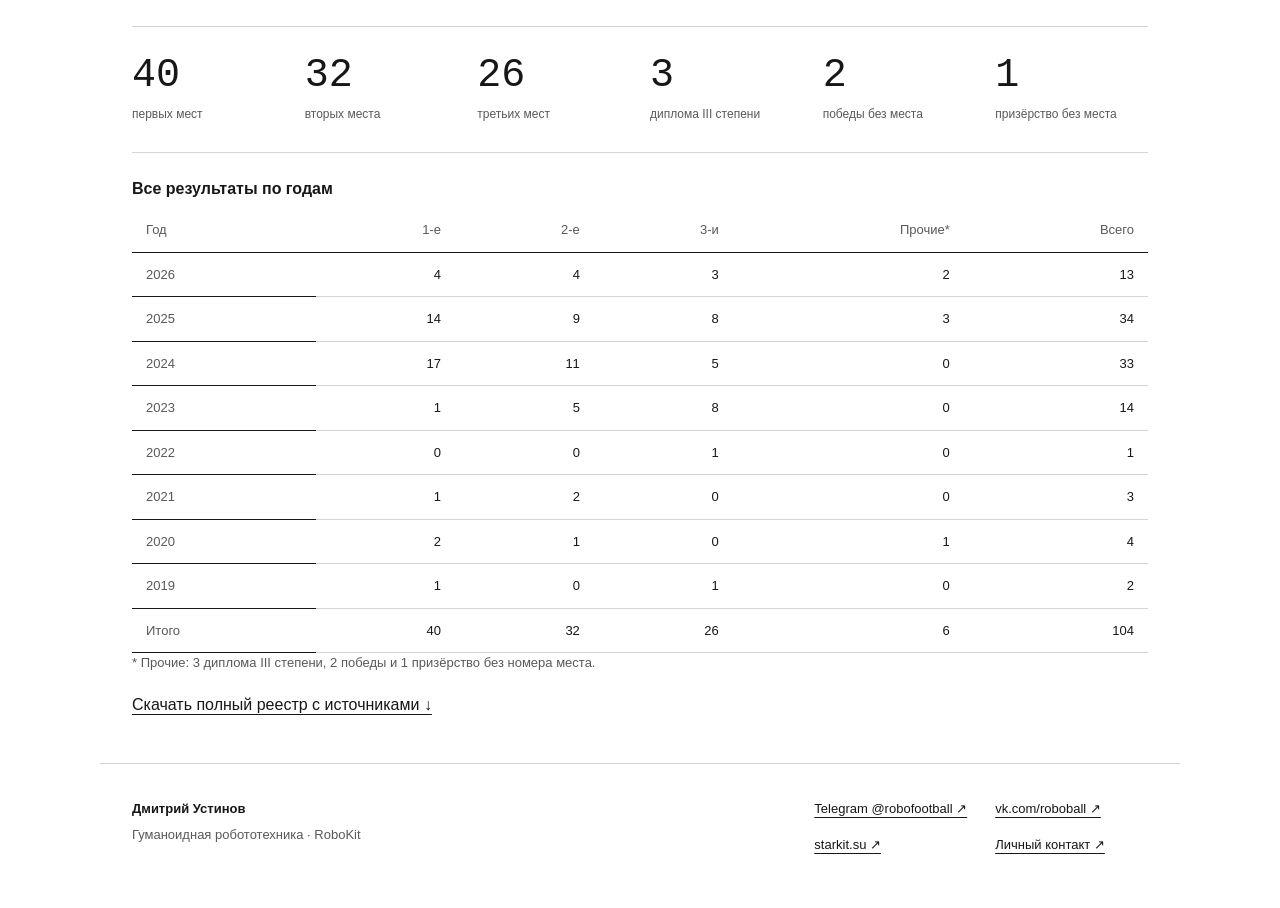
==== commit ff641f12: "Play release-hosted MP4 with HEVC and H264 browser fallback" ====
--- a/index.html
+++ b/index.html
@@ -6,7 +6,7 @@
 <meta name="color-scheme" content="light">
 <title>Дмитрий Устинов — робототехника и RoboKit</title>
 <meta name="description" content="Дмитрий Устинов. Гуманоидная робототехника, команда RoboKit, результаты соревнований и Team Description Paper на русском и английском языках.">
-<link rel="stylesheet" href="assets/site.css?v=20261023-vkvideo">
+<link rel="stylesheet" href="assets/site.css?v=20261023-github-video">
 <script src="assets/site.js?v=20261014-12" defer></script>
 </head>
 <body>
@@ -57,8 +57,12 @@
 </div></section>
 <section id="robofinist-video" class="section"><h2>Робофинист 2026<br>Робофутбол</h2>
 <div class="section-body">
-<div class="video-player"><iframe src="https://vkvideo.ru/video_ext.php?oid=-167146299&amp;id=456239018&amp;hd=3" title="Робофинист 2026 — Робофутбол" width="1280" height="720" loading="lazy" allow="autoplay; encrypted-media; fullscreen; picture-in-picture; screen-wake-lock" allowfullscreen></iframe></div>
-<p class="video-source"><a href="https://vkvideo.ru/video-167146299_456239018" target="_blank" rel="noopener noreferrer">Открыть в VK Видео ↗</a></p>
+<div class="video-player"><video controls playsinline preload="none" poster="assets/photos/robofinist-2026-video.jpg" aria-label="Робофинист 2026 — Робофутбол">
+<source src="https://github.com/dimaystinov/dimaystinov.github.io/releases/download/media-2026-10-23/IMG_3529_H265_4K.mp4" type='video/mp4; codecs="hvc1"'>
+<source src="https://github.com/dimaystinov/dimaystinov.github.io/releases/download/media-2026-10-23/IMG_3529_H264_1080p.mp4" type="video/mp4">
+Ваш браузер не поддерживает воспроизведение видео. Скачайте MP4 по ссылке ниже.
+</video></div>
+<p class="video-source"><a href="https://github.com/dimaystinov/dimaystinov.github.io/releases/download/media-2026-10-23/IMG_3529_H265_4K.mp4">Скачать видео · MP4, 4K ↓</a> · <a href="https://github.com/dimaystinov/dimaystinov.github.io/releases/download/media-2026-10-23/IMG_3529_H264_1080p.mp4">MP4, Full HD ↓</a></p>
 </div></section>
 <section id="results" class="section"><h2>Достижения</h2>
 <div class="section-body">
--- a/assets/site.css
+++ b/assets/site.css
@@ -76,4 +76,6 @@
 
 .presentation-download{margin:24px 0 0;display:flex;align-items:center;gap:12px;flex-wrap:wrap}.presentation-download a{display:inline-flex;align-items:center;min-height:46px;padding:12px 18px;background:var(--ink);color:#fff;border-radius:9px;text-decoration:none;font-size:14px;font-weight:600}.presentation-download a:hover{text-decoration:underline}.presentation-download span{font-size:12px;color:var(--muted)}
 
-.video-player{width:100%;aspect-ratio:16/9;background:#111;border-radius:12px;overflow:hidden}.video-player iframe{display:block;width:100%;height:100%;border:0}.video-source{margin:12px 0 0;font-size:13px}
+.video-player{width:100%;aspect-ratio:16/9;background:#111;border-radius:12px;overflow:hidden}.video-player iframe,.video-player video{display:block;width:100%;height:100%;border:0}.video-source{margin:12px 0 0;font-size:13px}
+
+.video-player video{object-fit:contain}
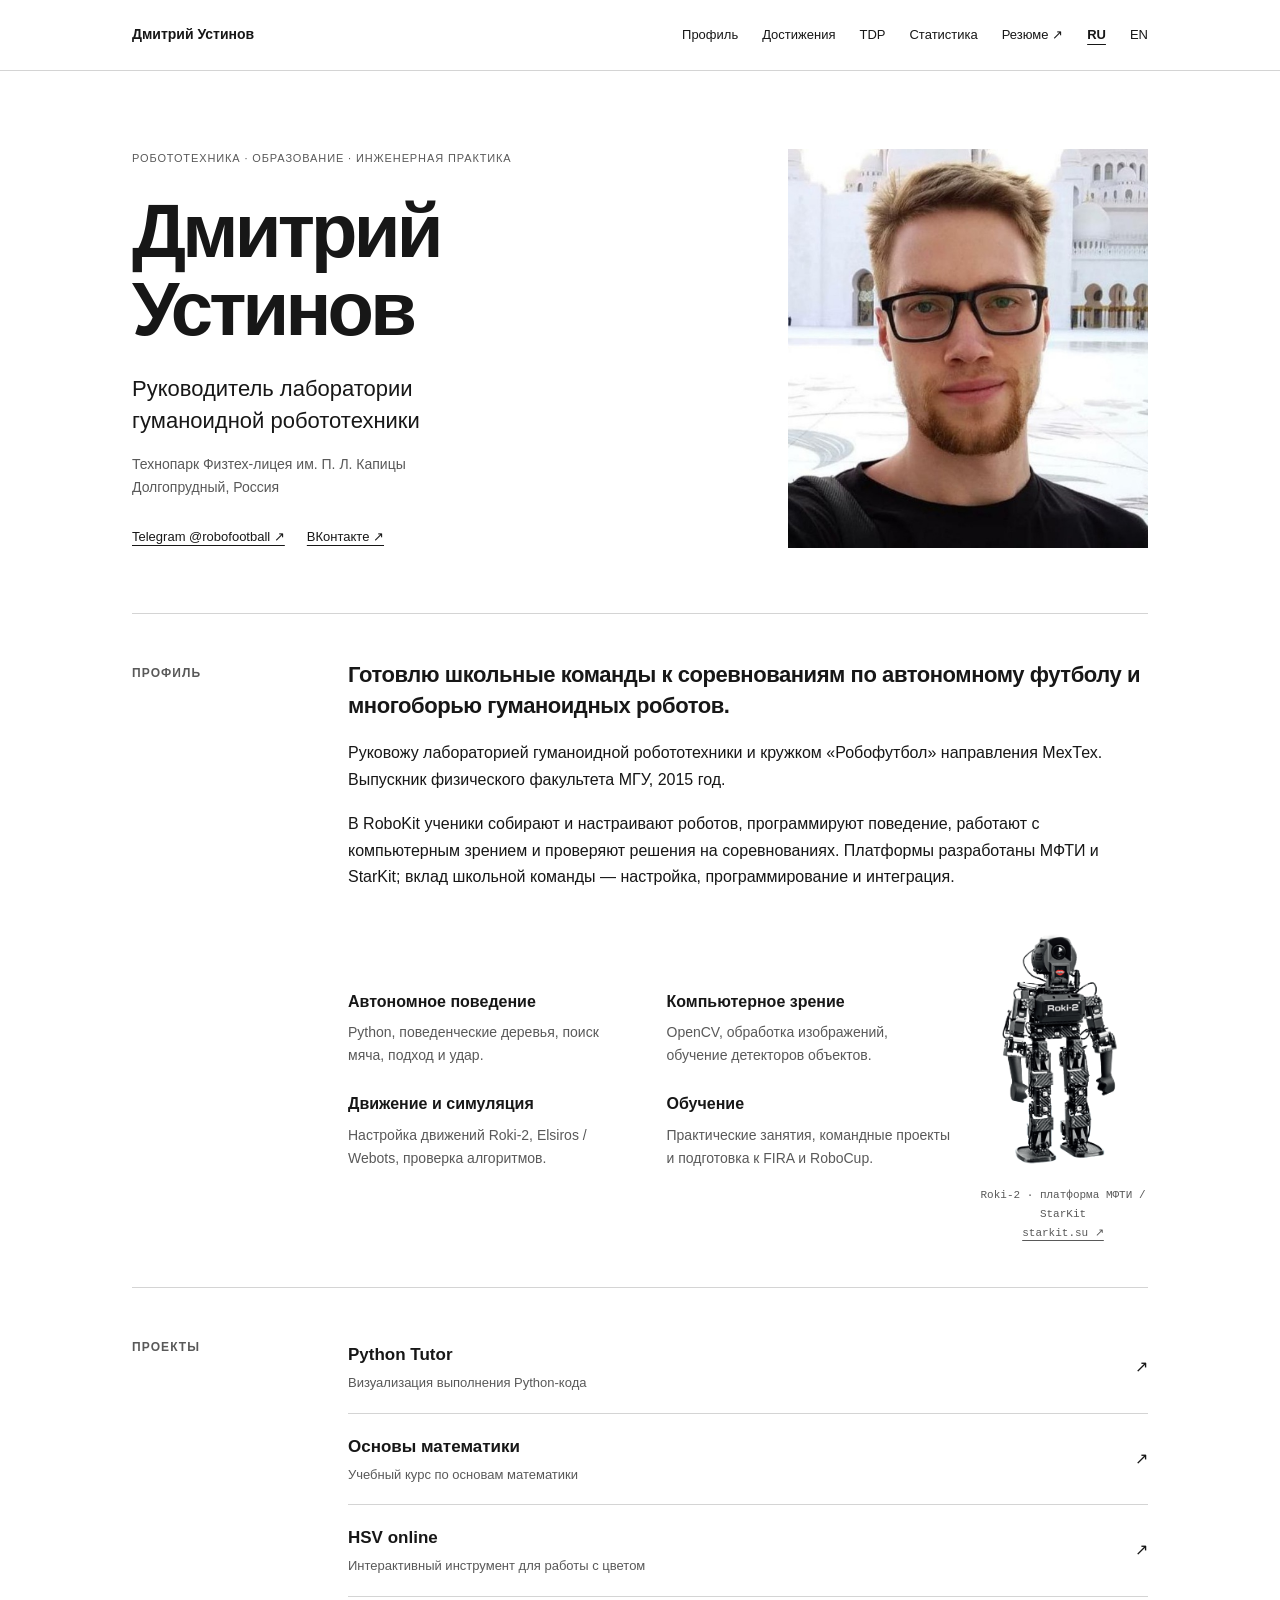
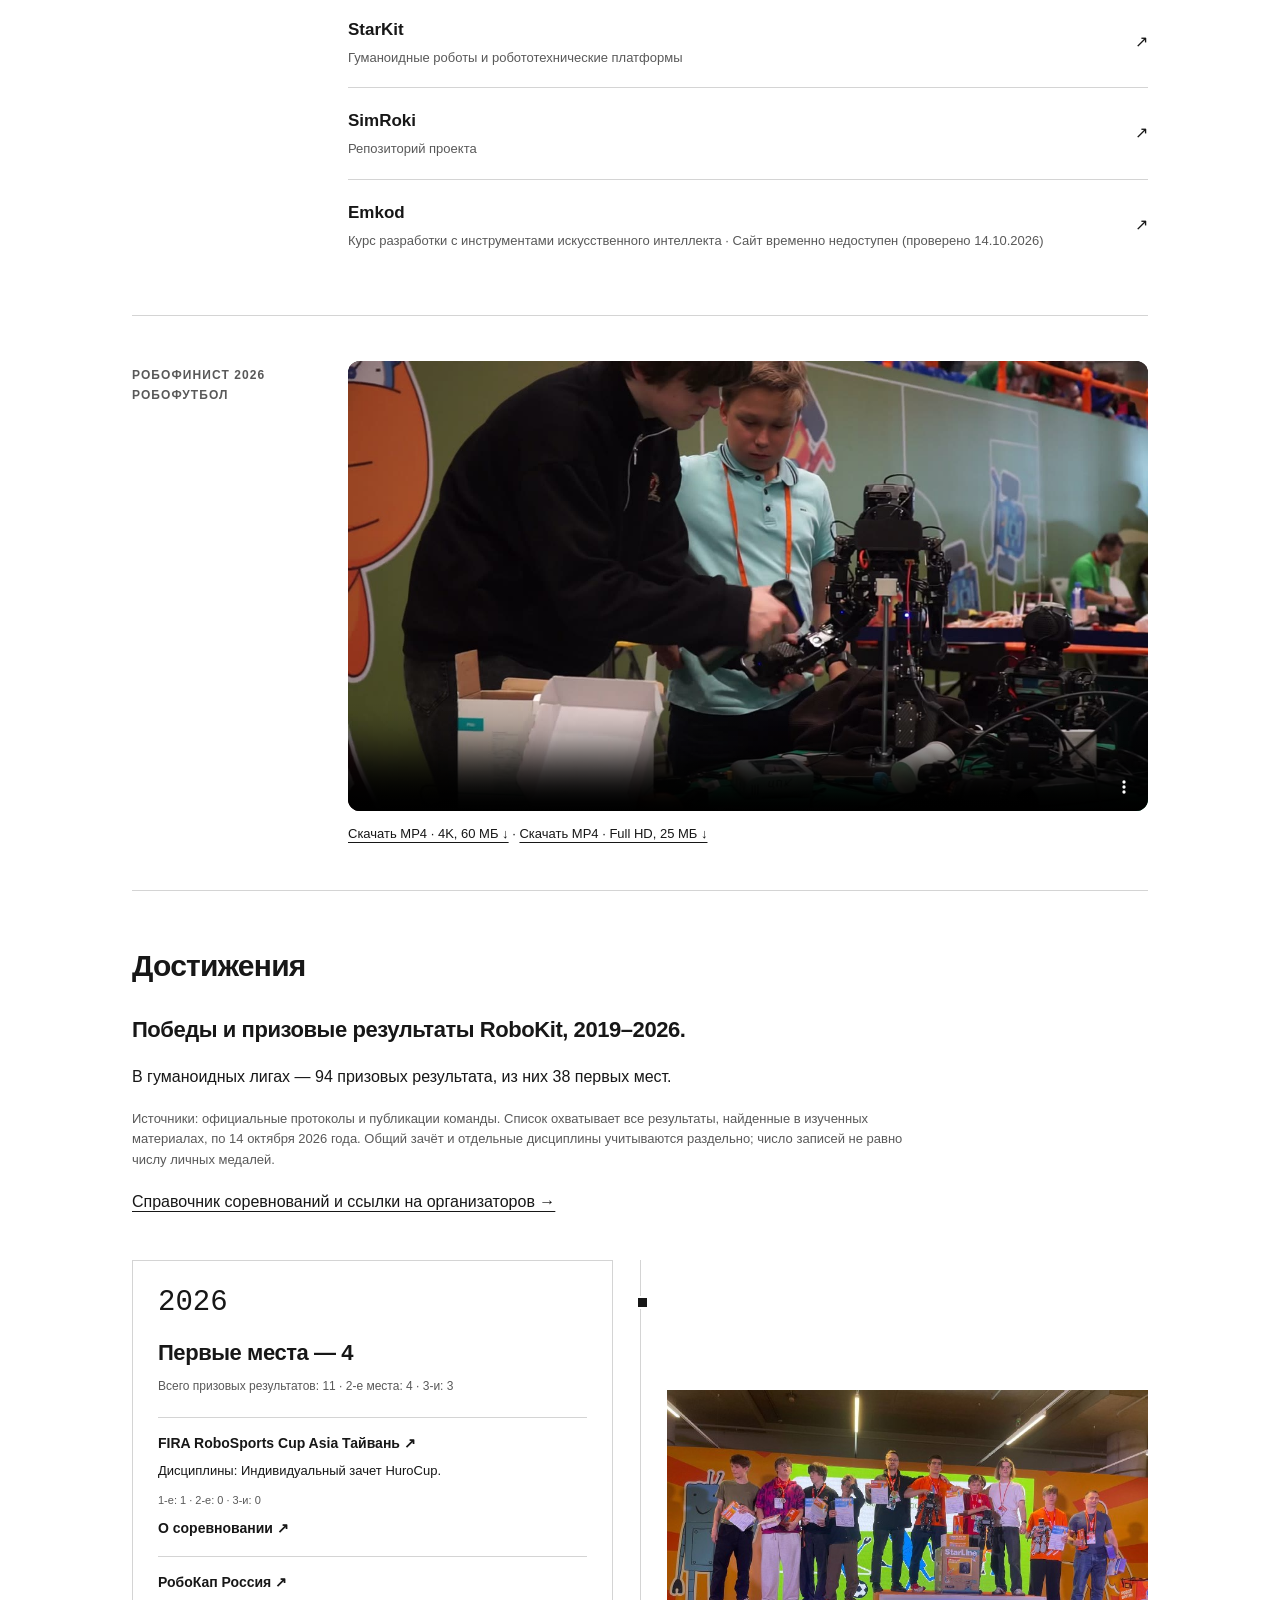
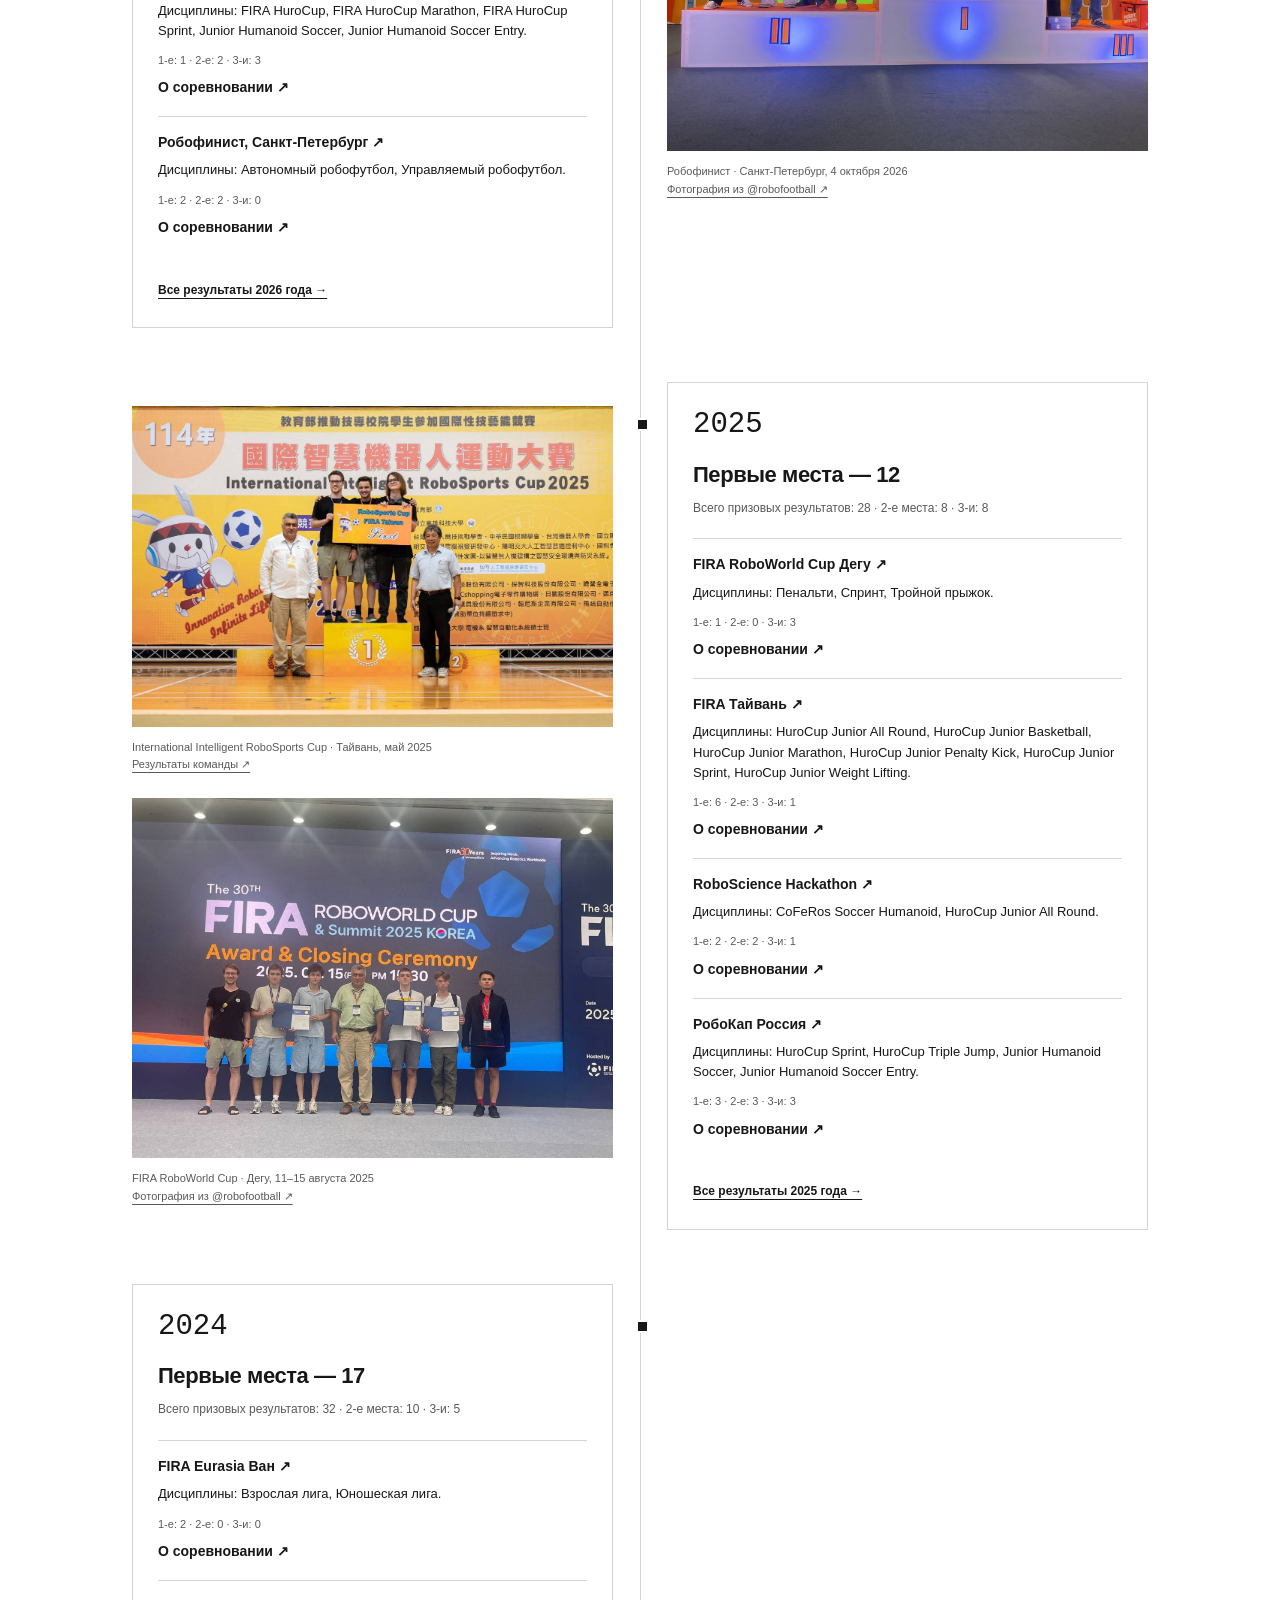
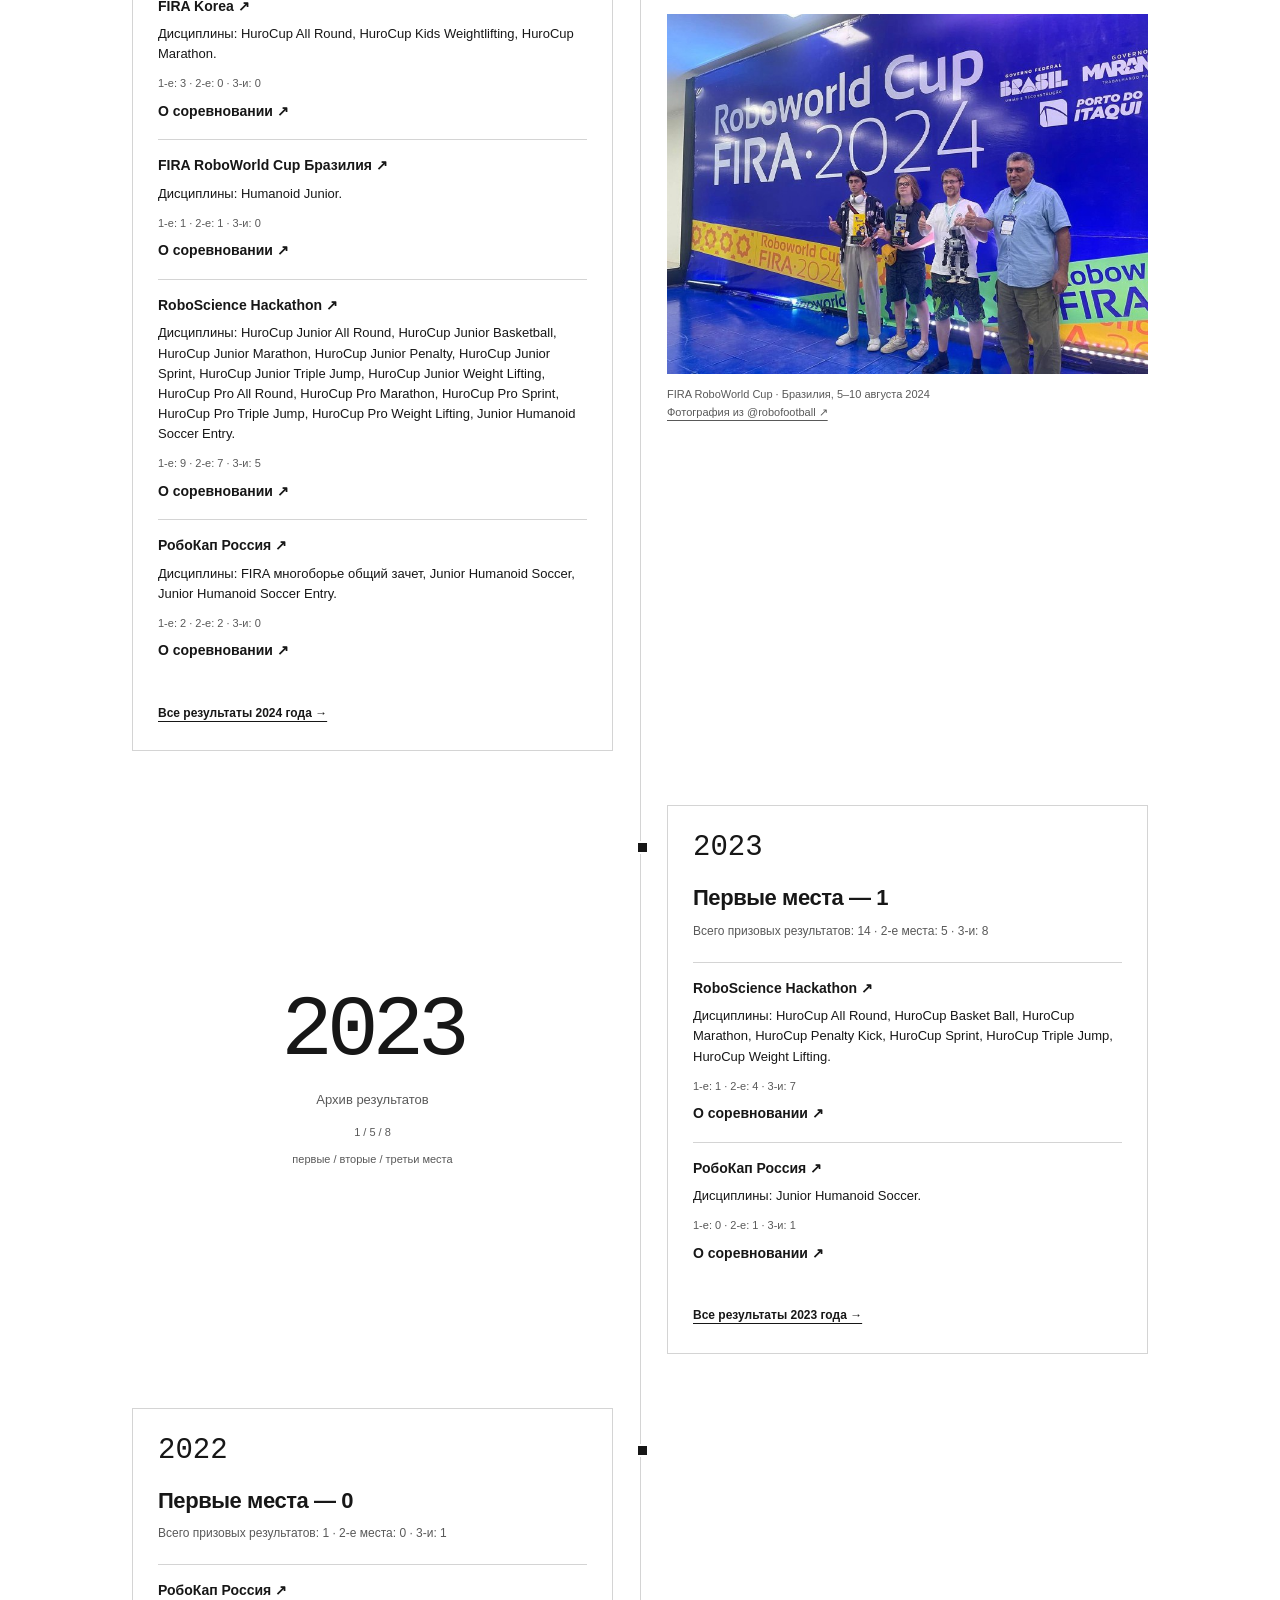
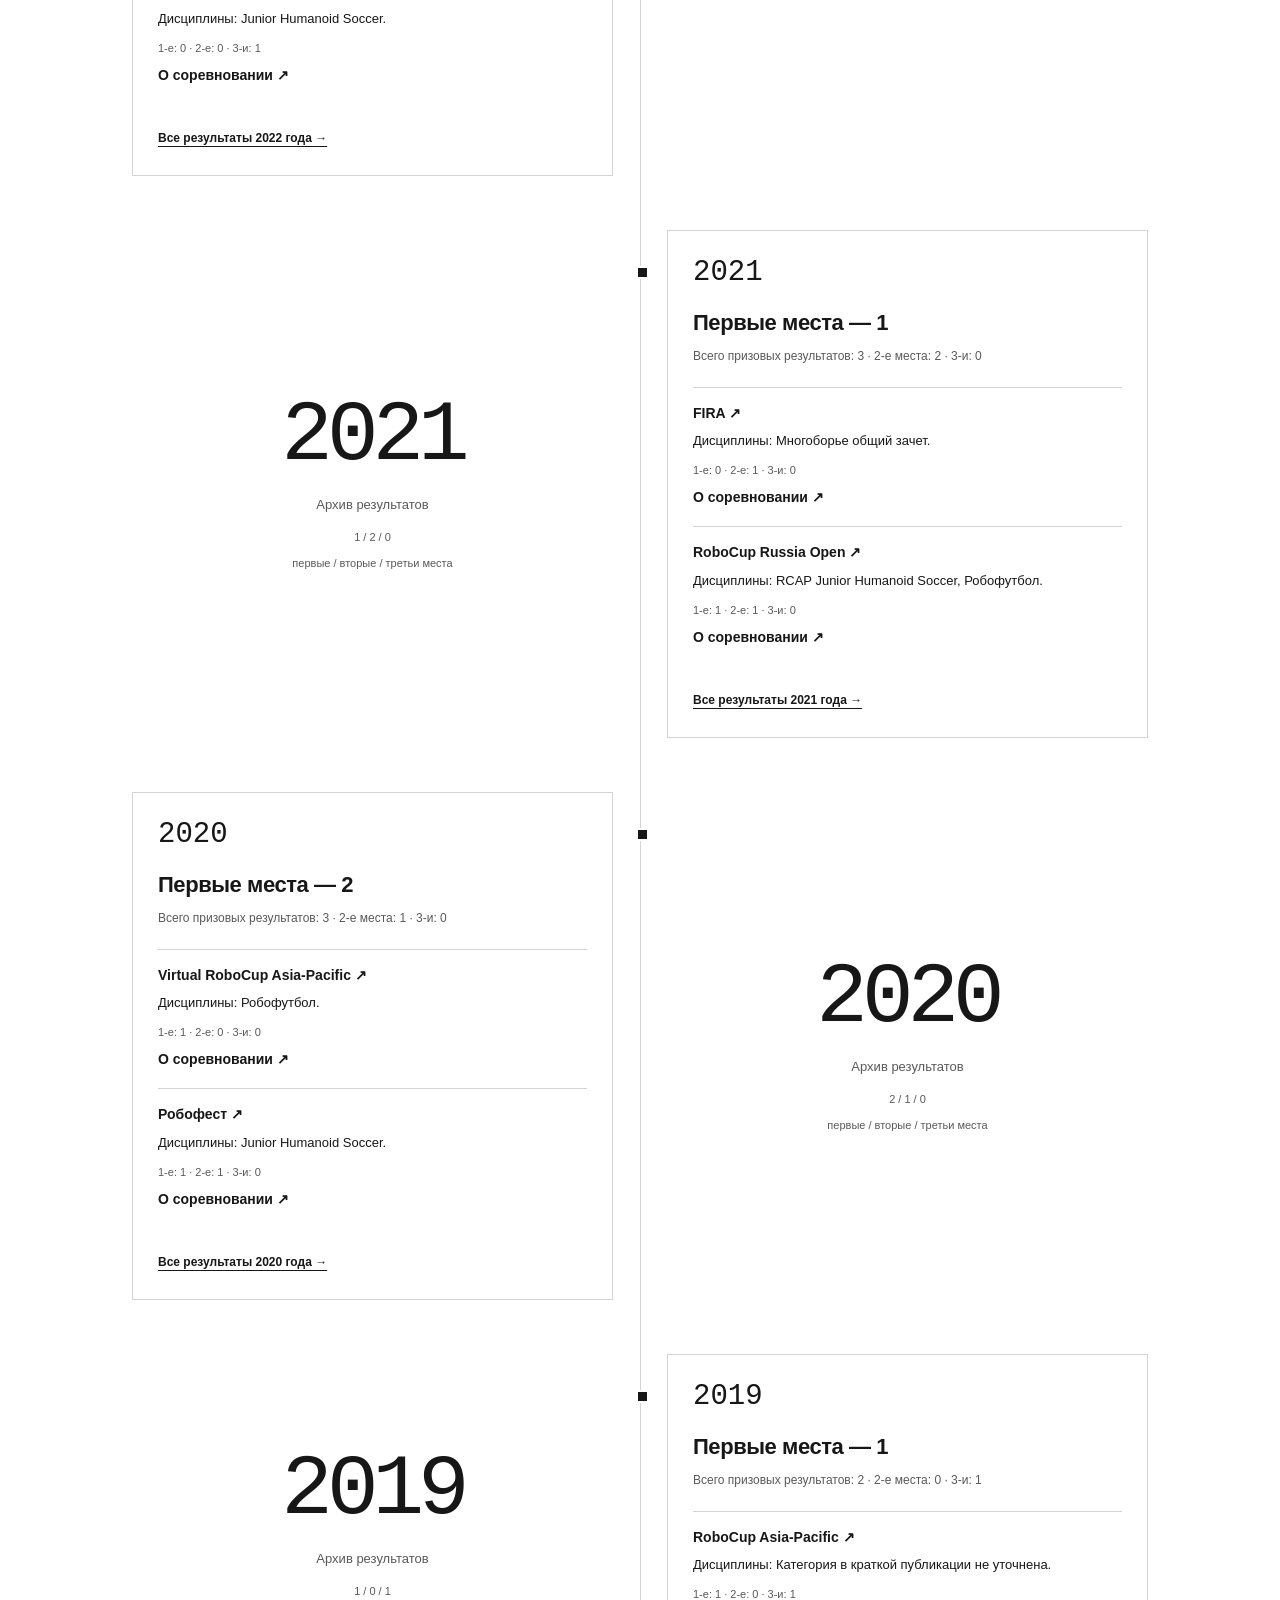
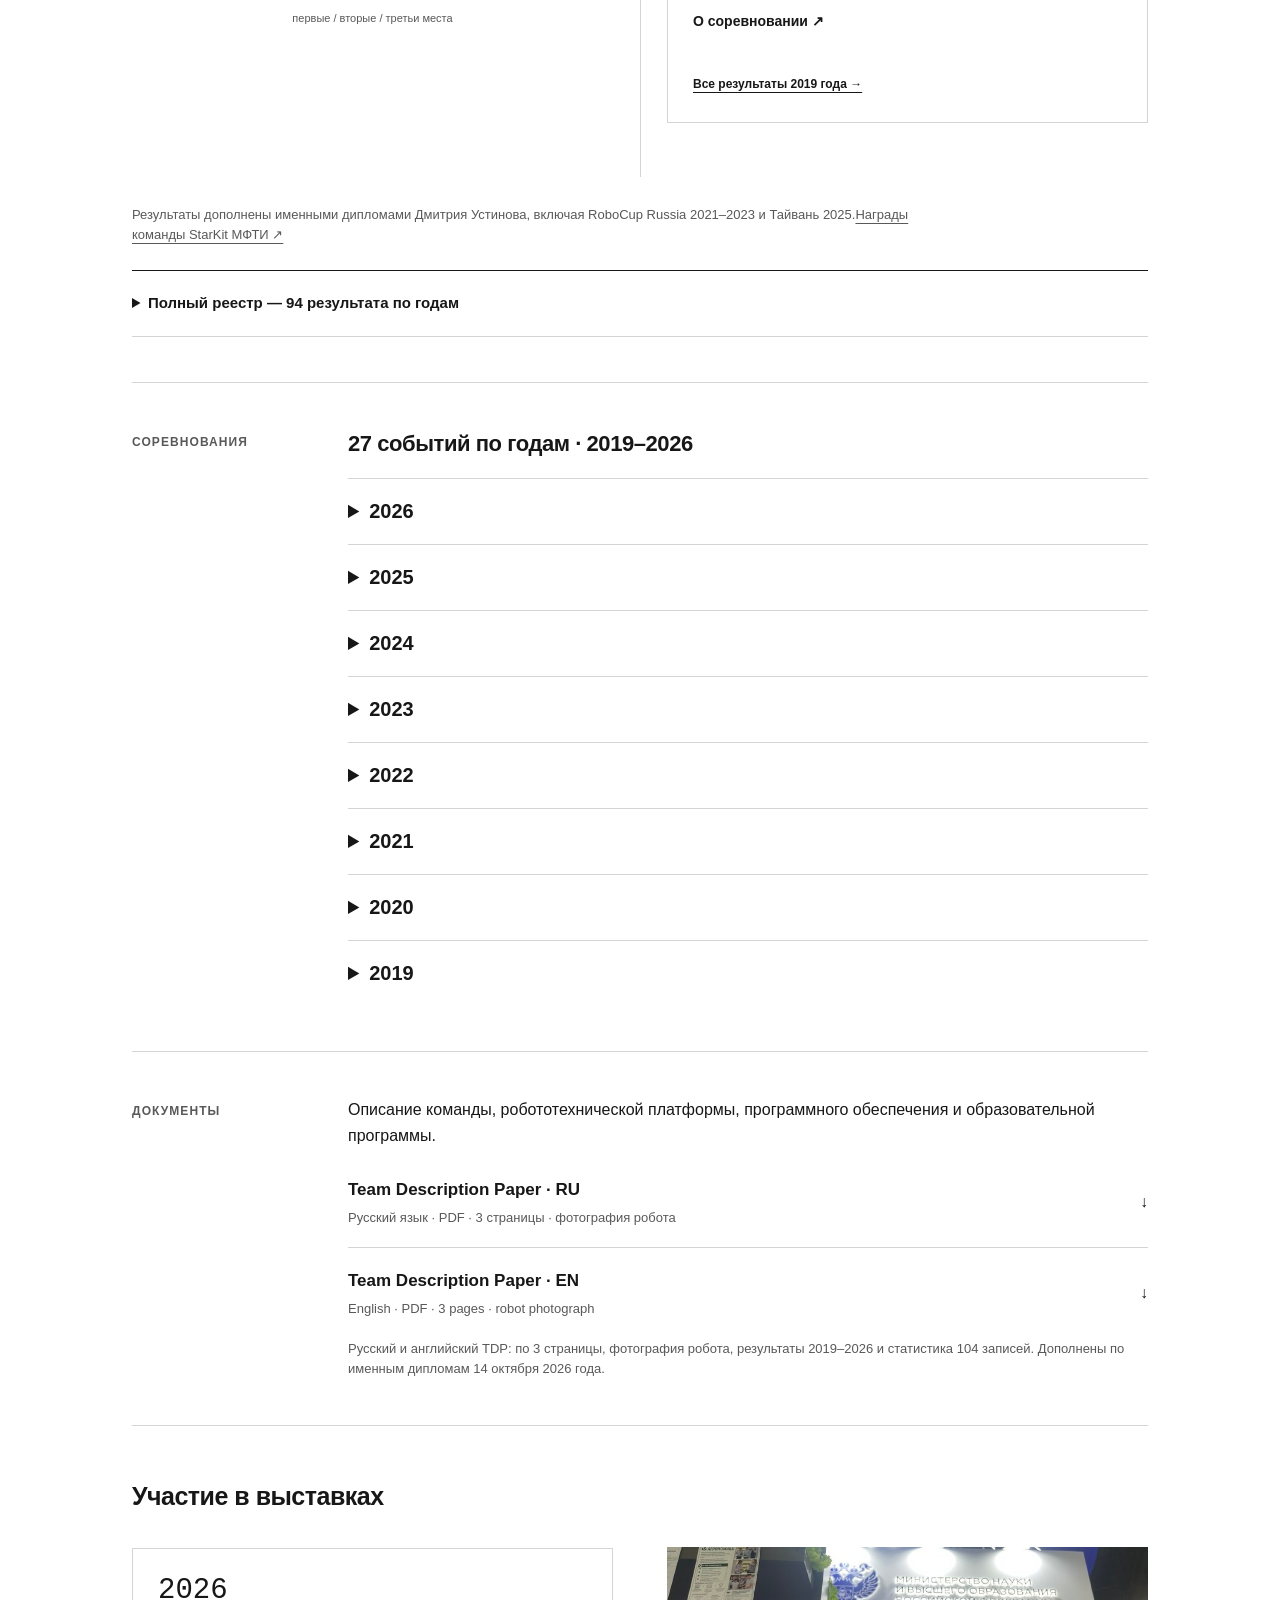
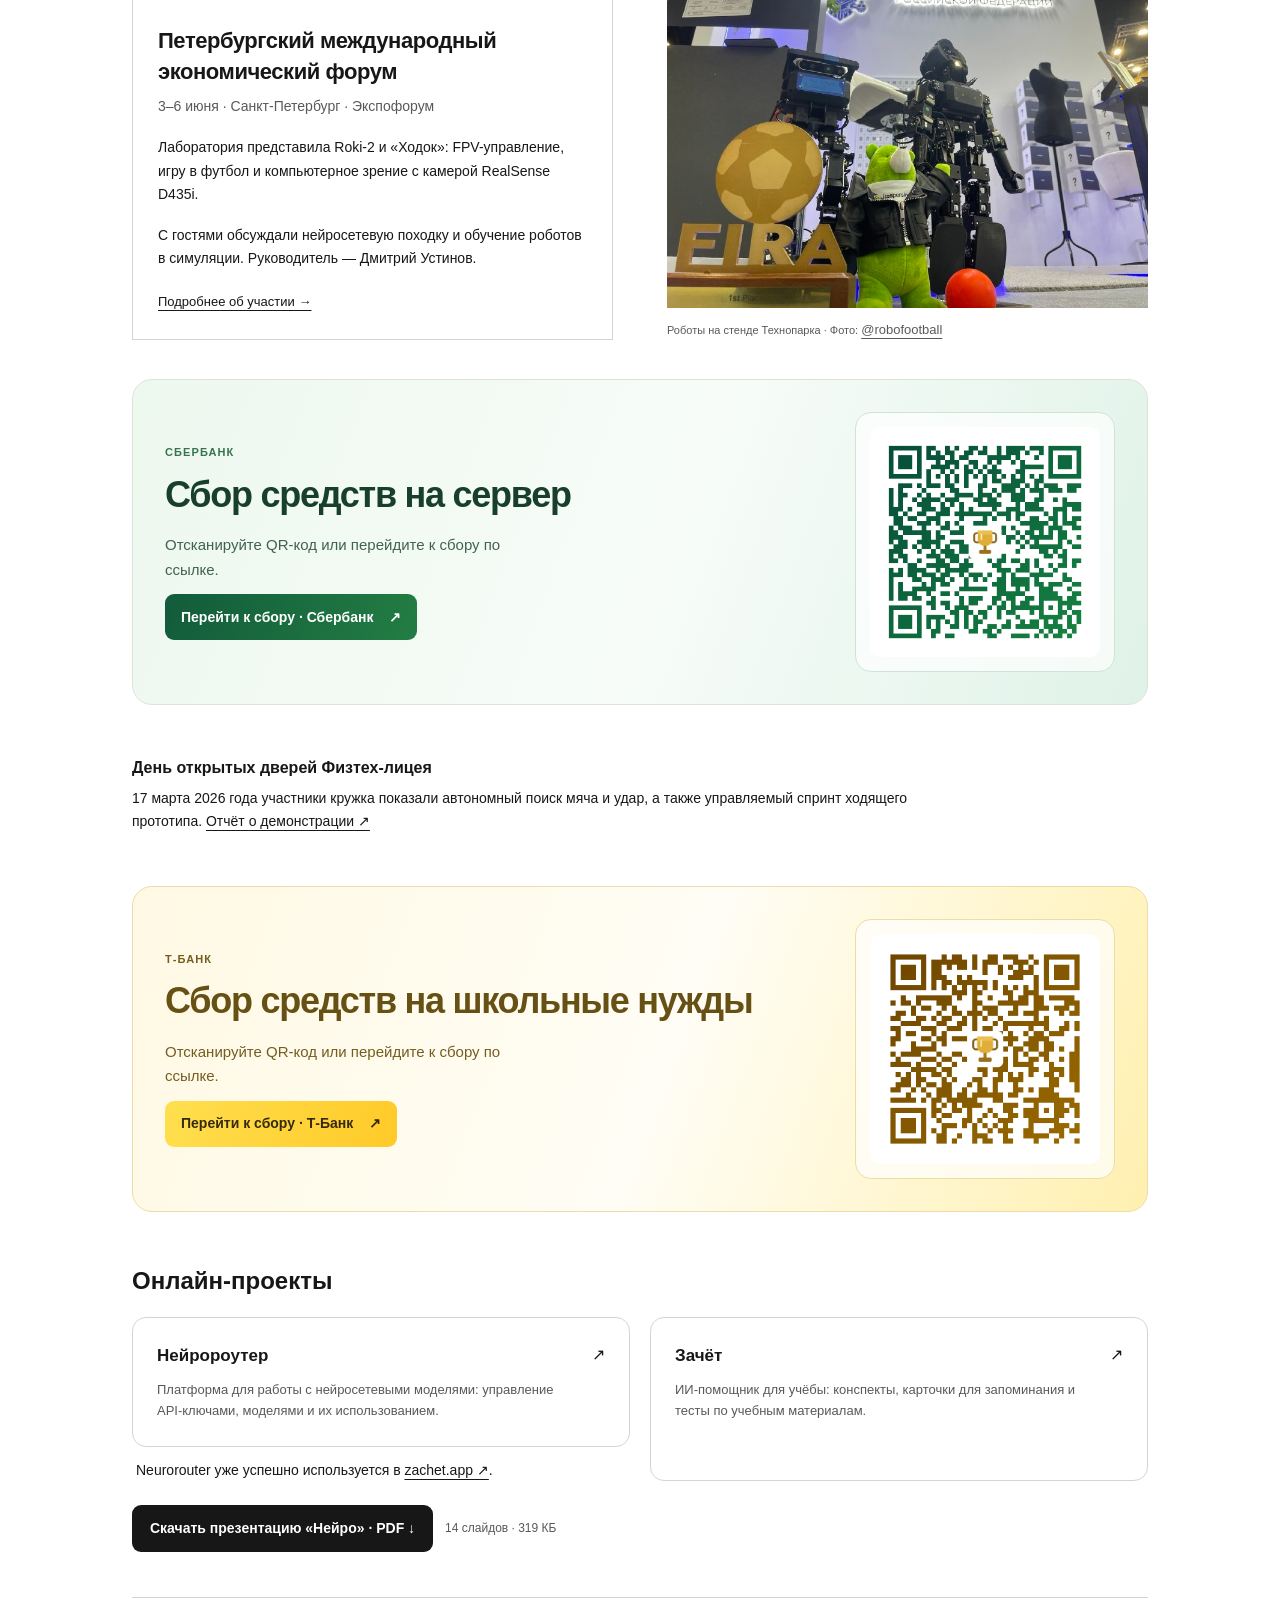
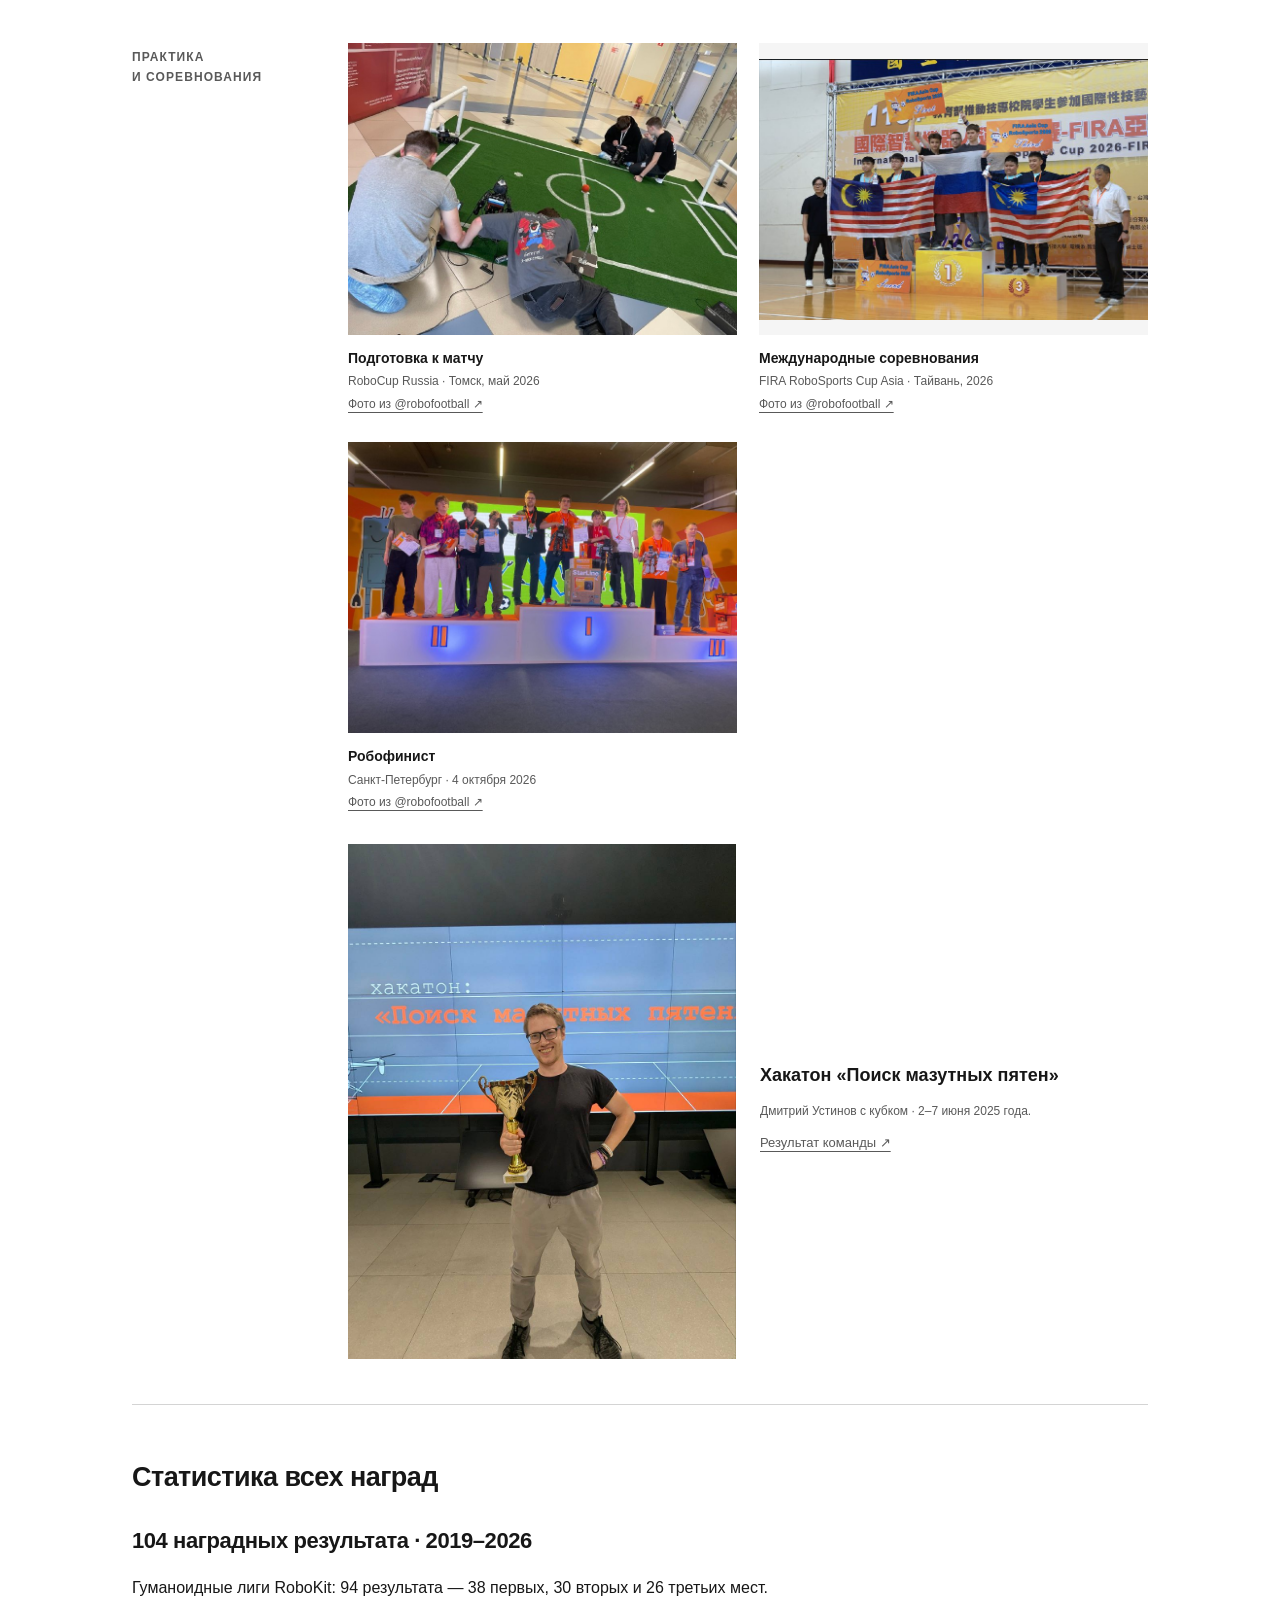
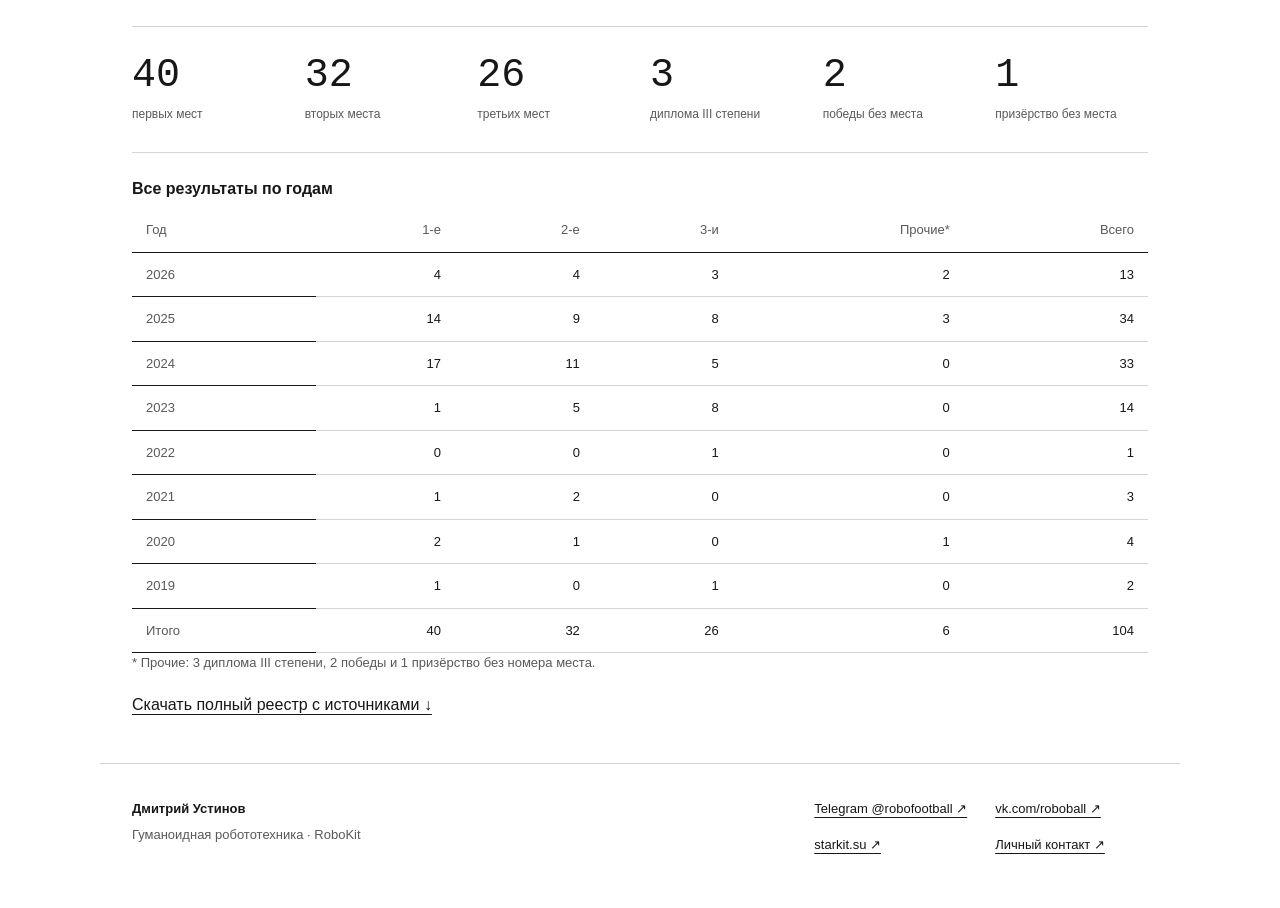
==== commit e991a6ec: "Serve same-origin MP4 downloads directly from site" ====
--- a/index.html
+++ b/index.html
@@ -62,7 +62,7 @@
 <source src="https://github.com/dimaystinov/dimaystinov.github.io/releases/download/media-2026-10-23/IMG_3529_H264_1080p.mp4" type="video/mp4">
 Ваш браузер не поддерживает воспроизведение видео. Скачайте MP4 по ссылке ниже.
 </video></div>
-<p class="video-source"><a href="https://github.com/dimaystinov/dimaystinov.github.io/releases/download/media-2026-10-23/IMG_3529_H265_4K.mp4">Скачать видео · MP4, 4K ↓</a> · <a href="https://github.com/dimaystinov/dimaystinov.github.io/releases/download/media-2026-10-23/IMG_3529_H264_1080p.mp4">MP4, Full HD ↓</a></p>
+<p class="video-source"><a href="assets/videos/robofinist-2026-4k.mp4" download="Robofinist-2026-4K.mp4">Скачать MP4 · 4K, 60 МБ ↓</a> · <a href="assets/videos/robofinist-2026-fullhd.mp4" download="Robofinist-2026-FullHD.mp4">Скачать MP4 · Full HD, 25 МБ ↓</a></p>
 </div></section>
 <section id="results" class="section"><h2>Достижения</h2>
 <div class="section-body">
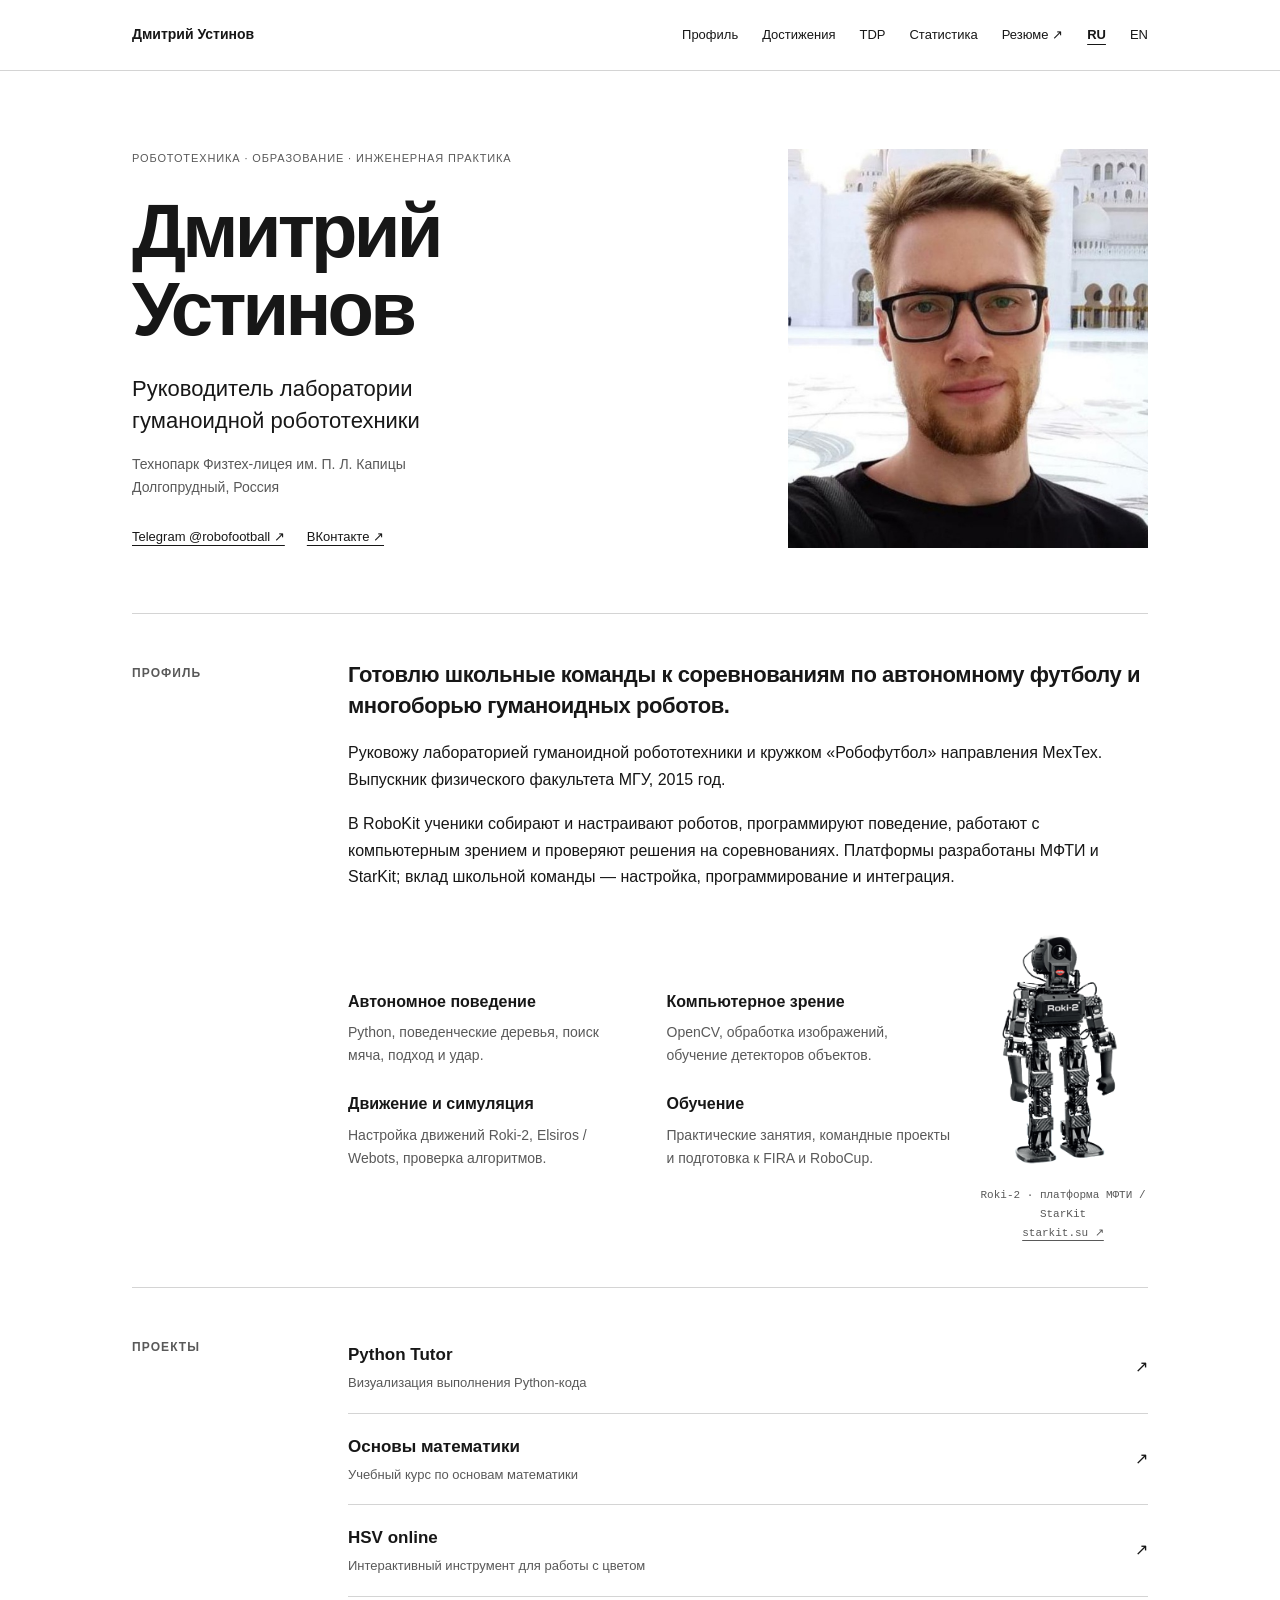
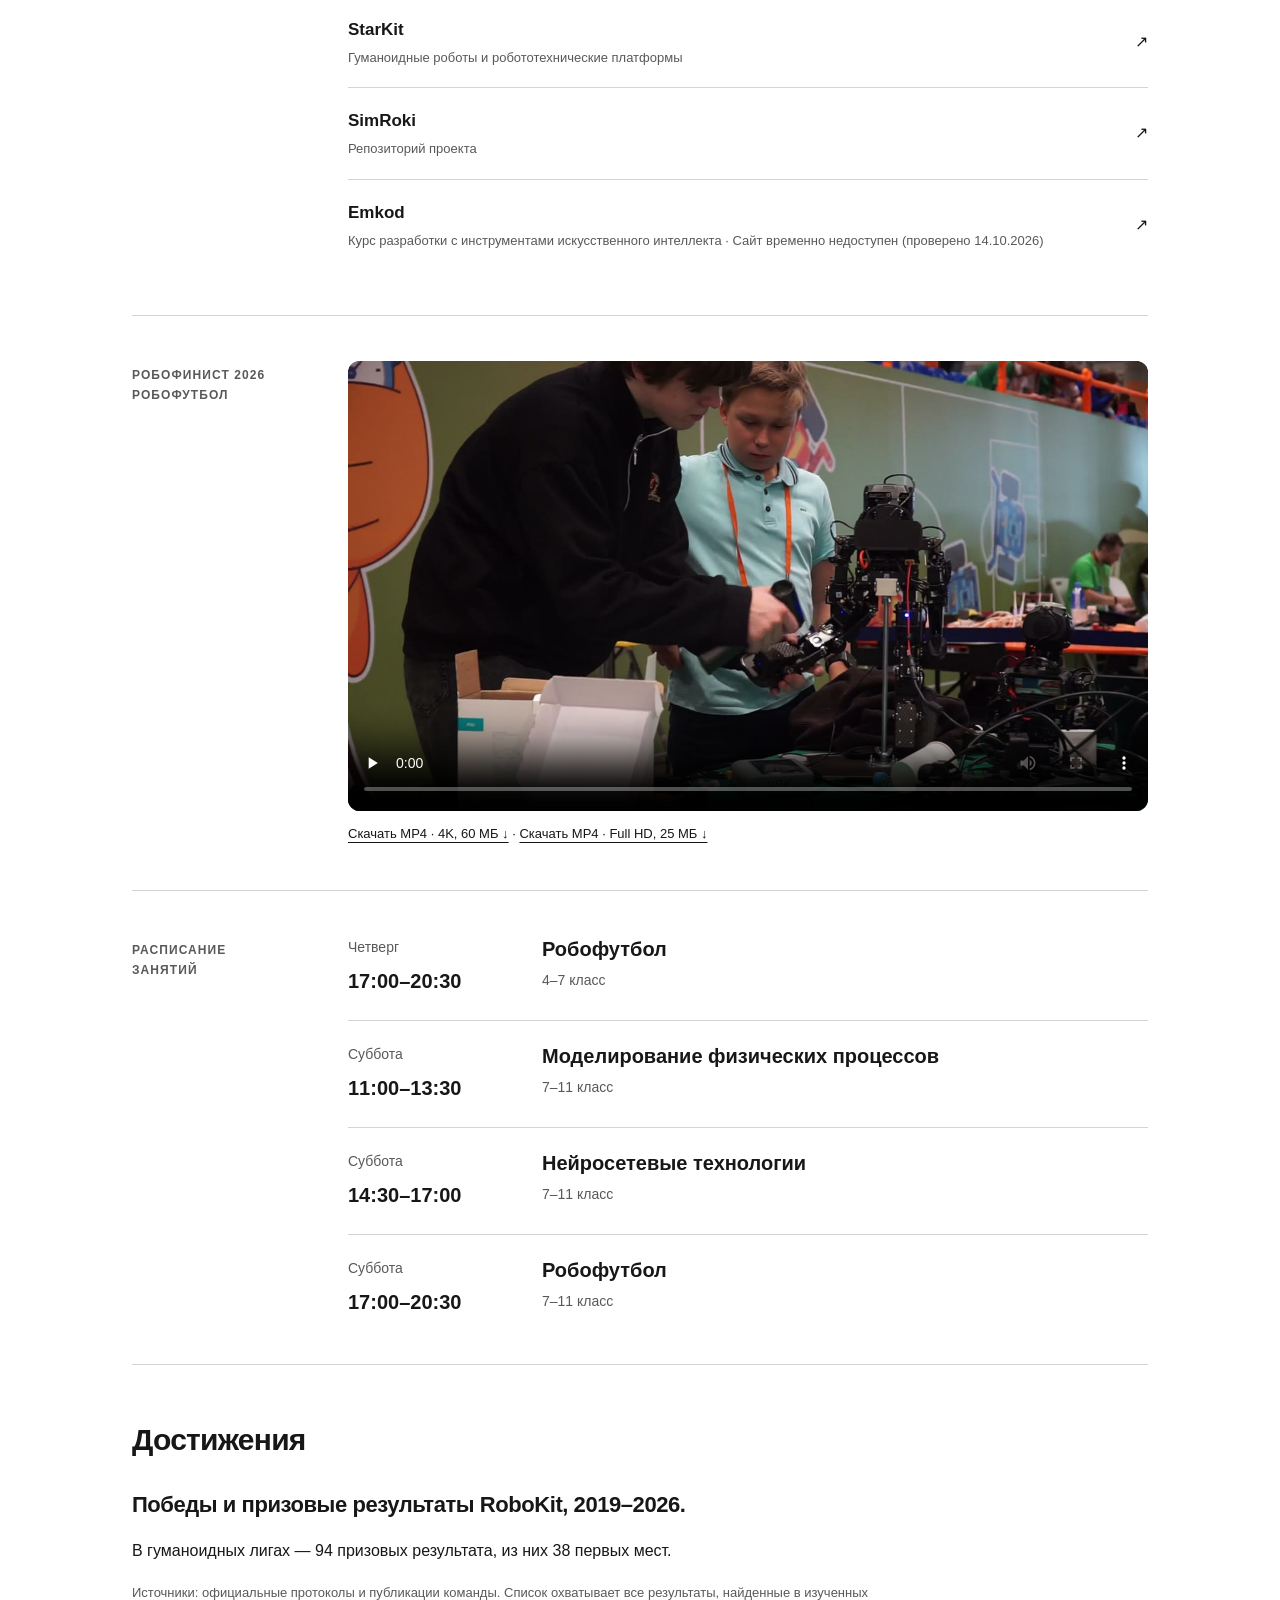
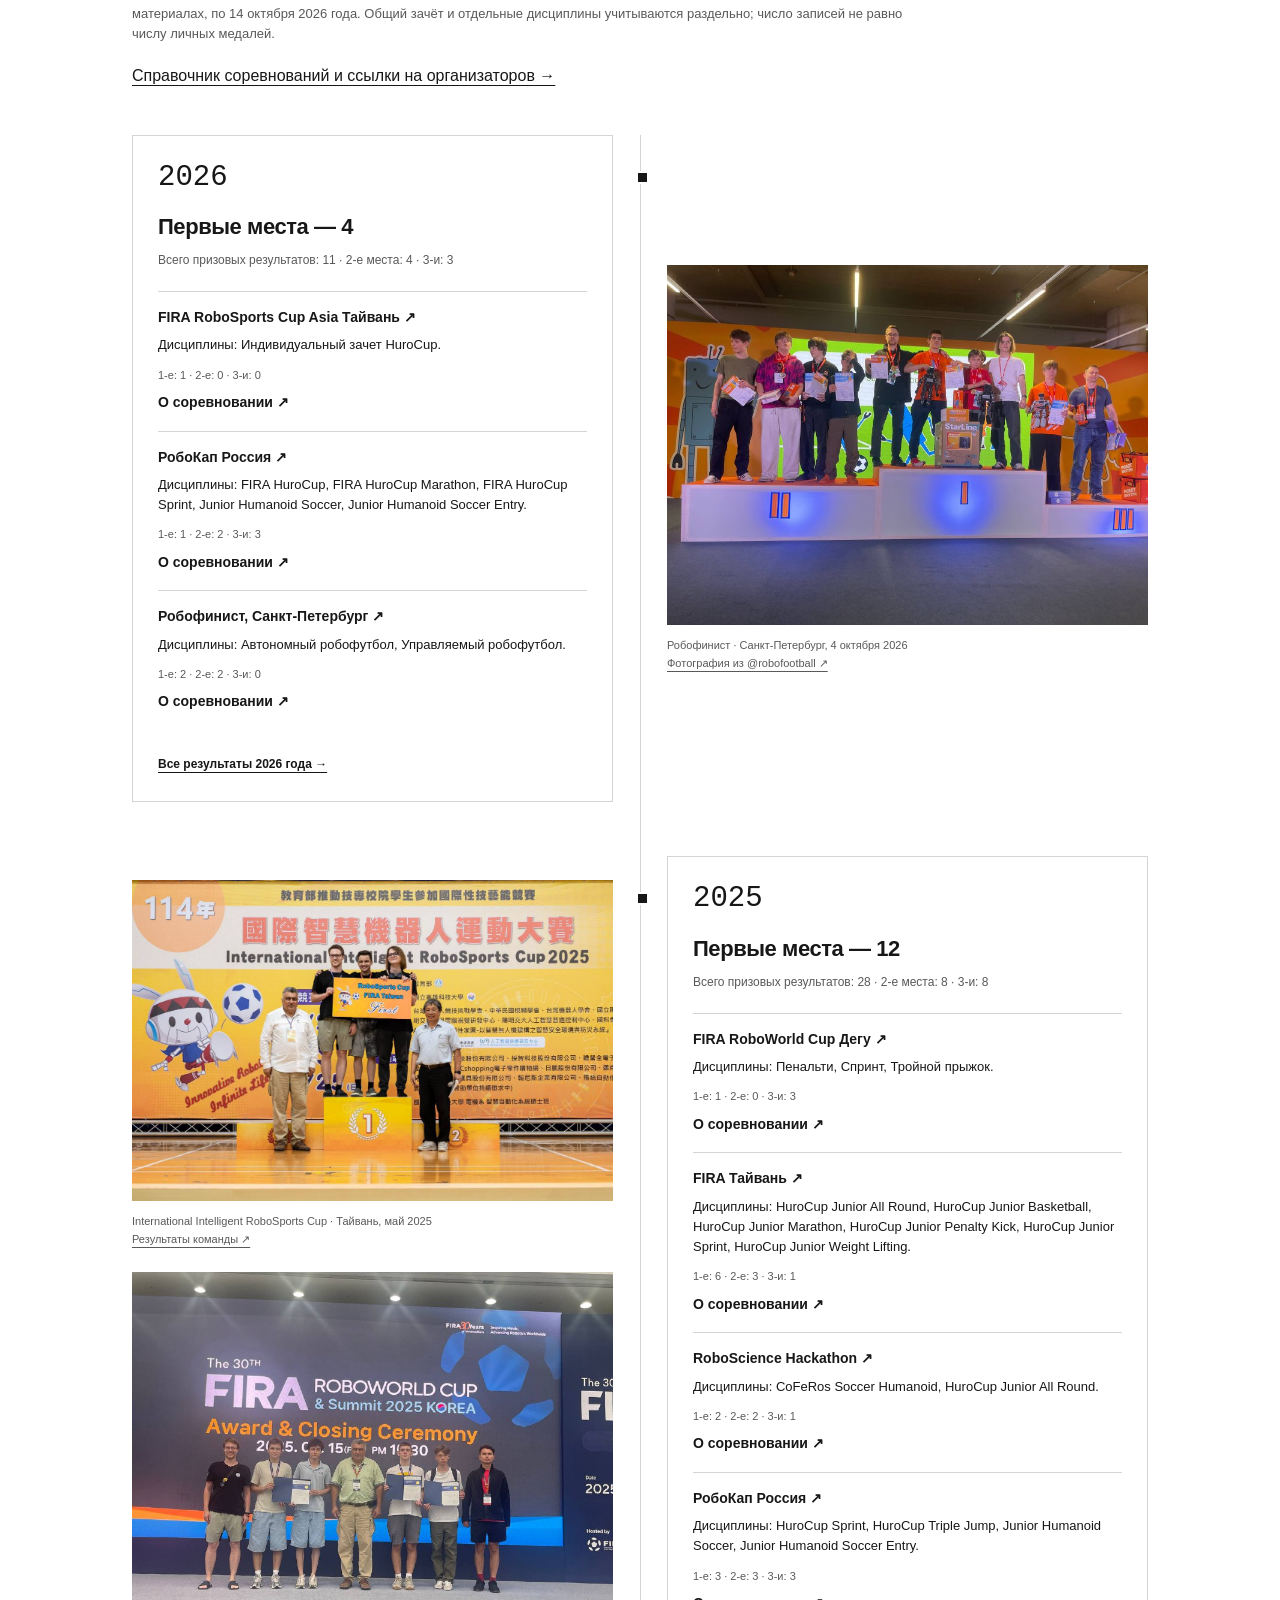
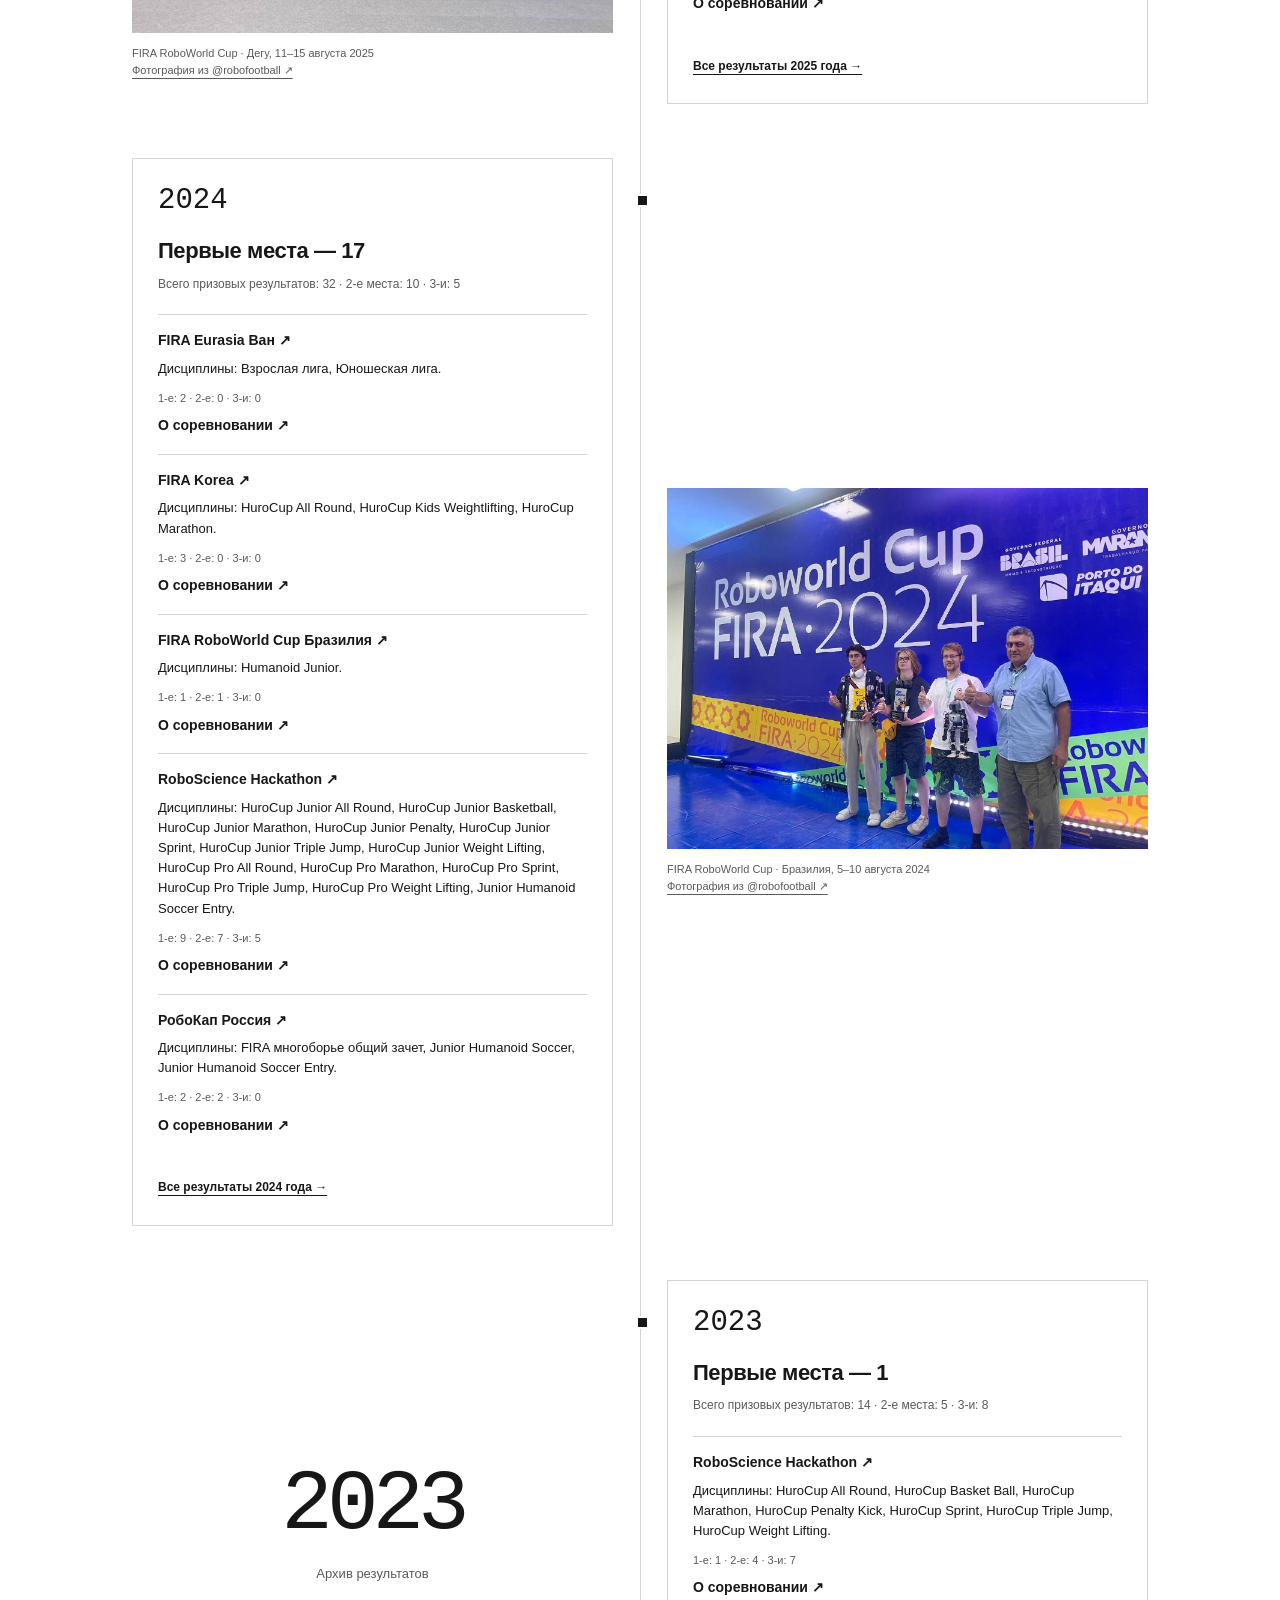
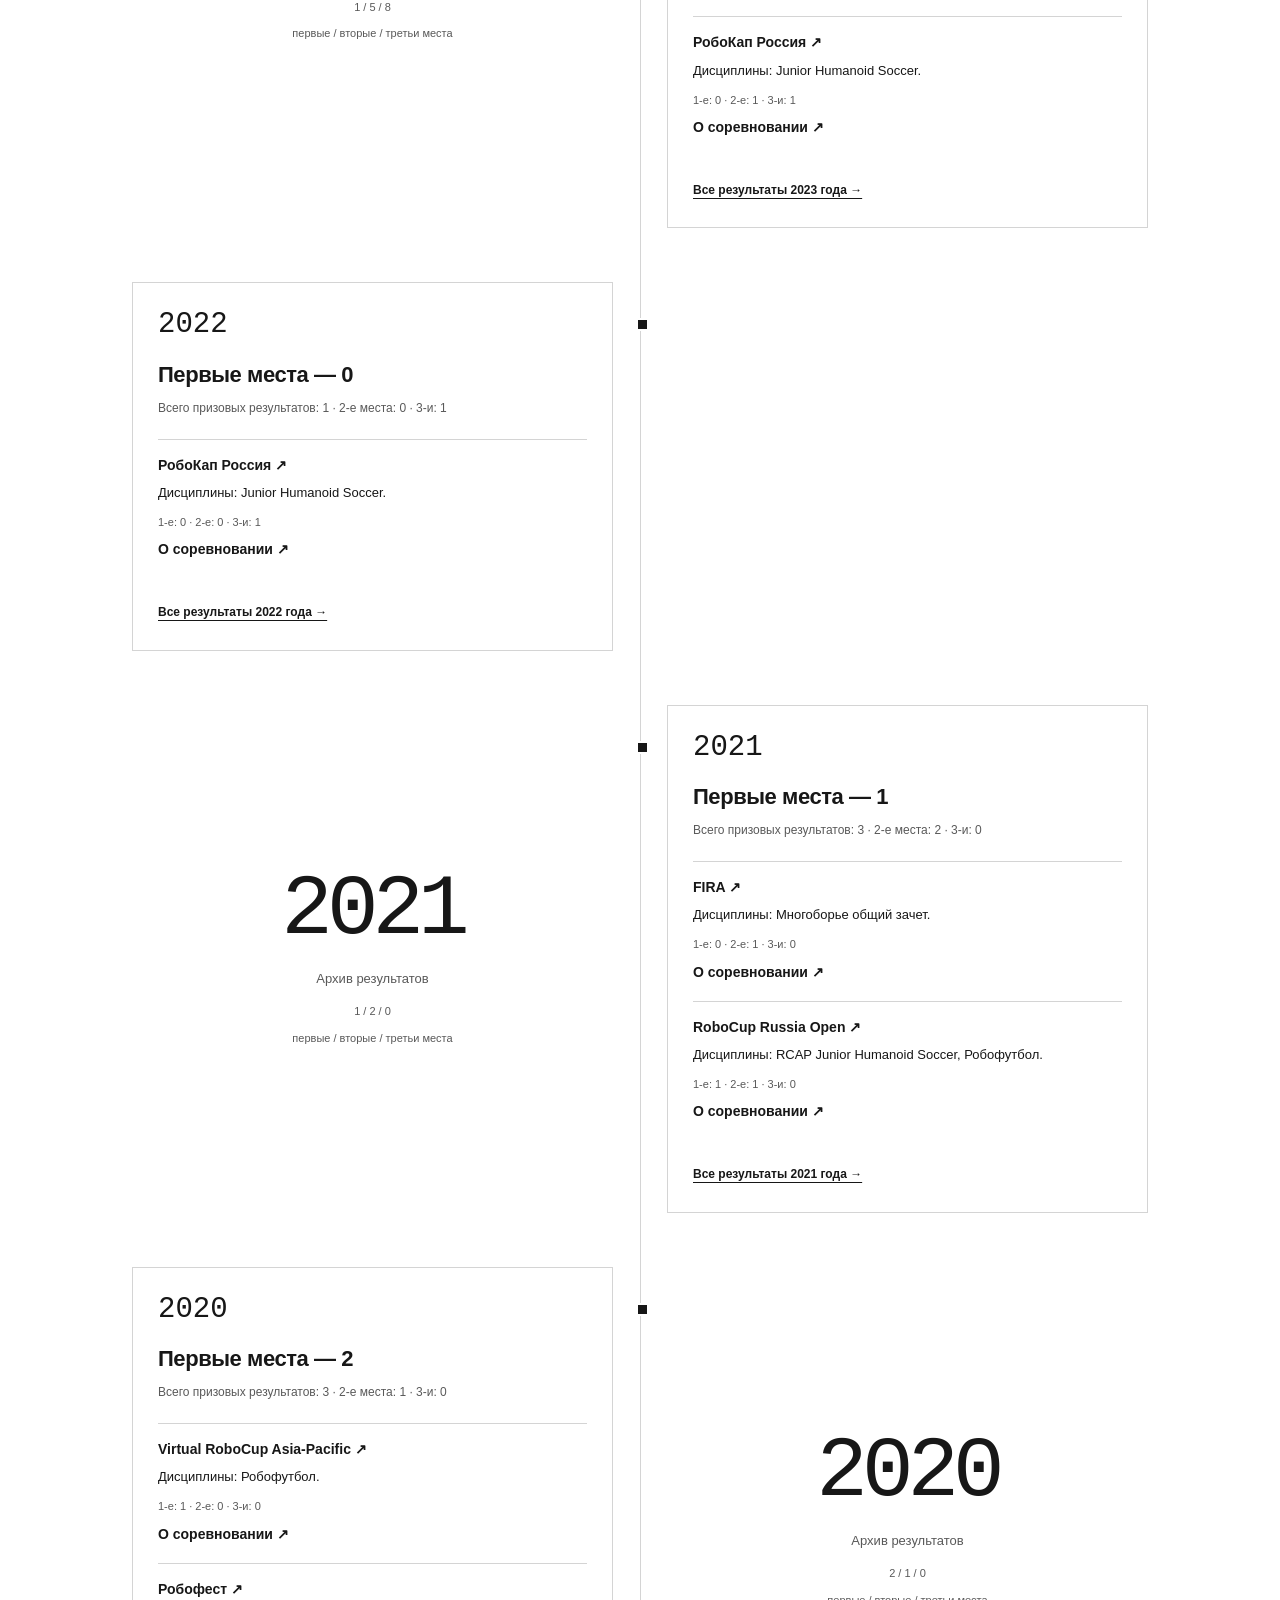
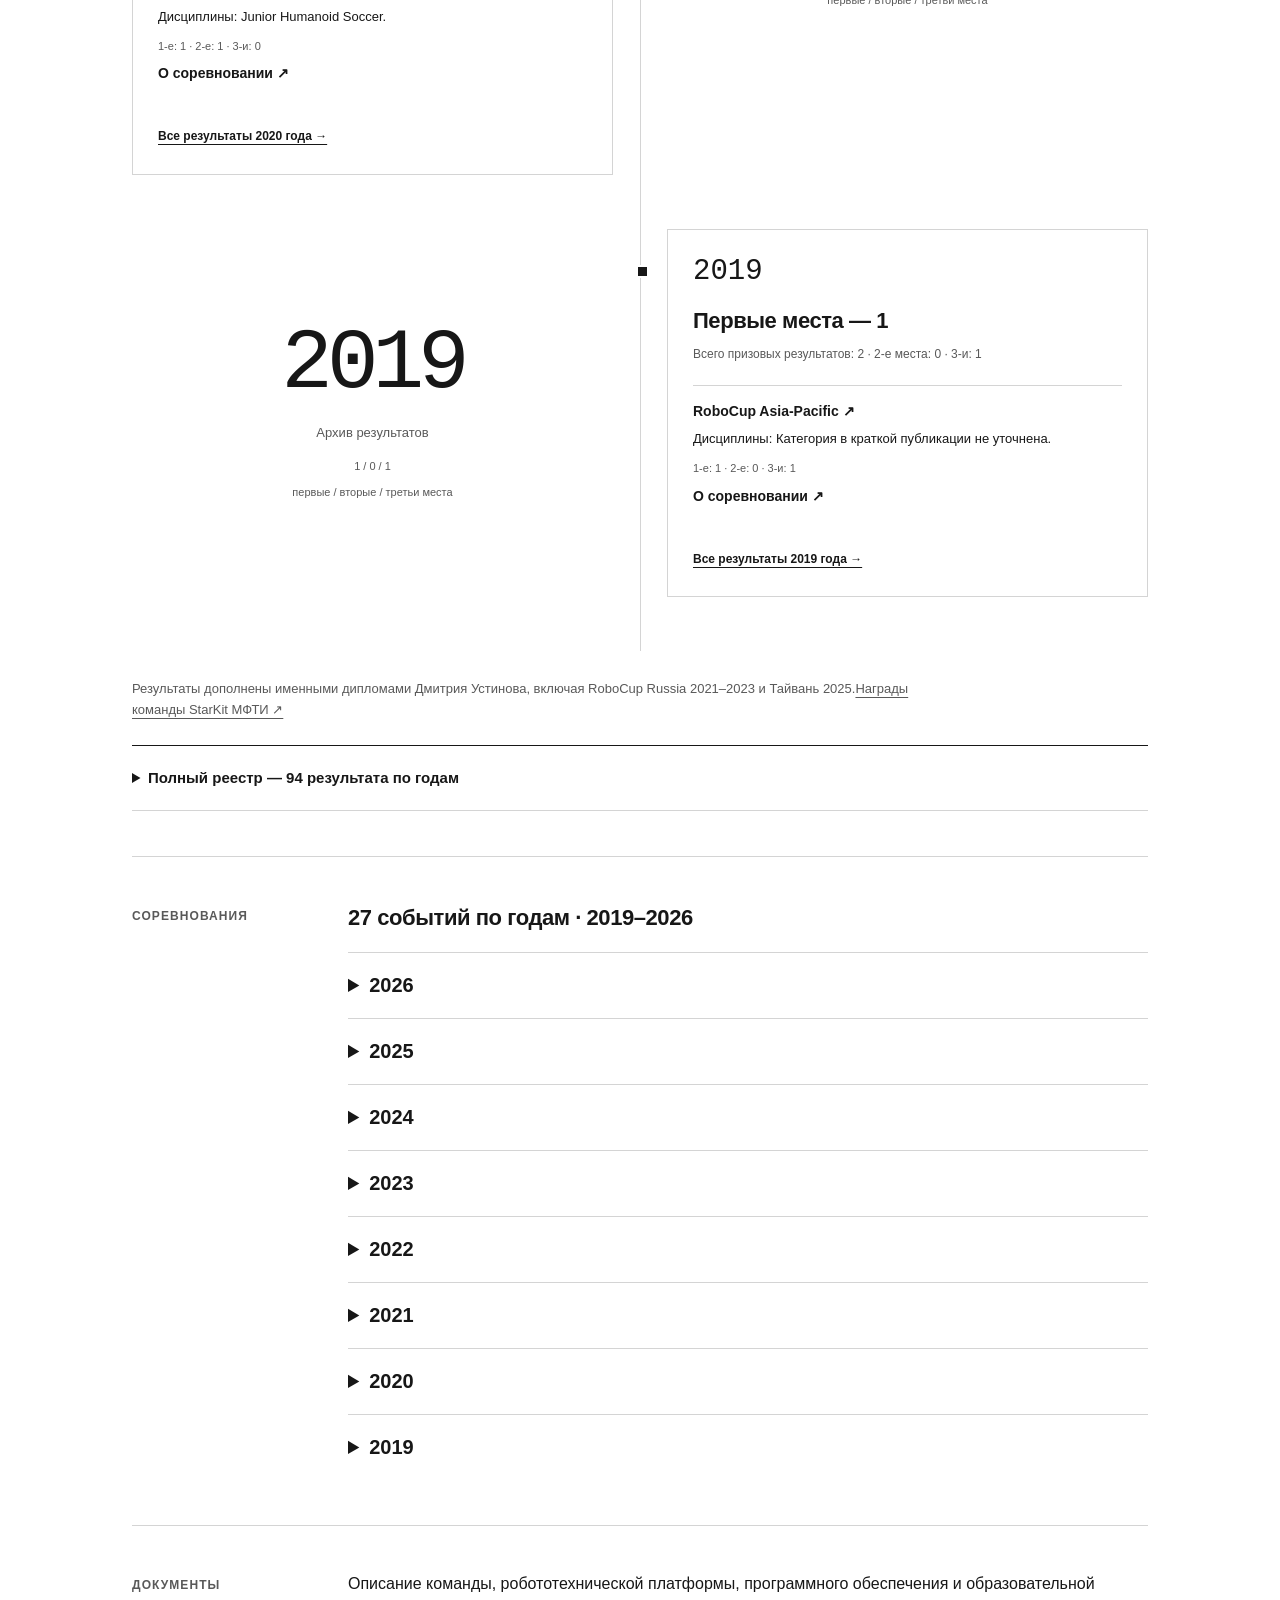
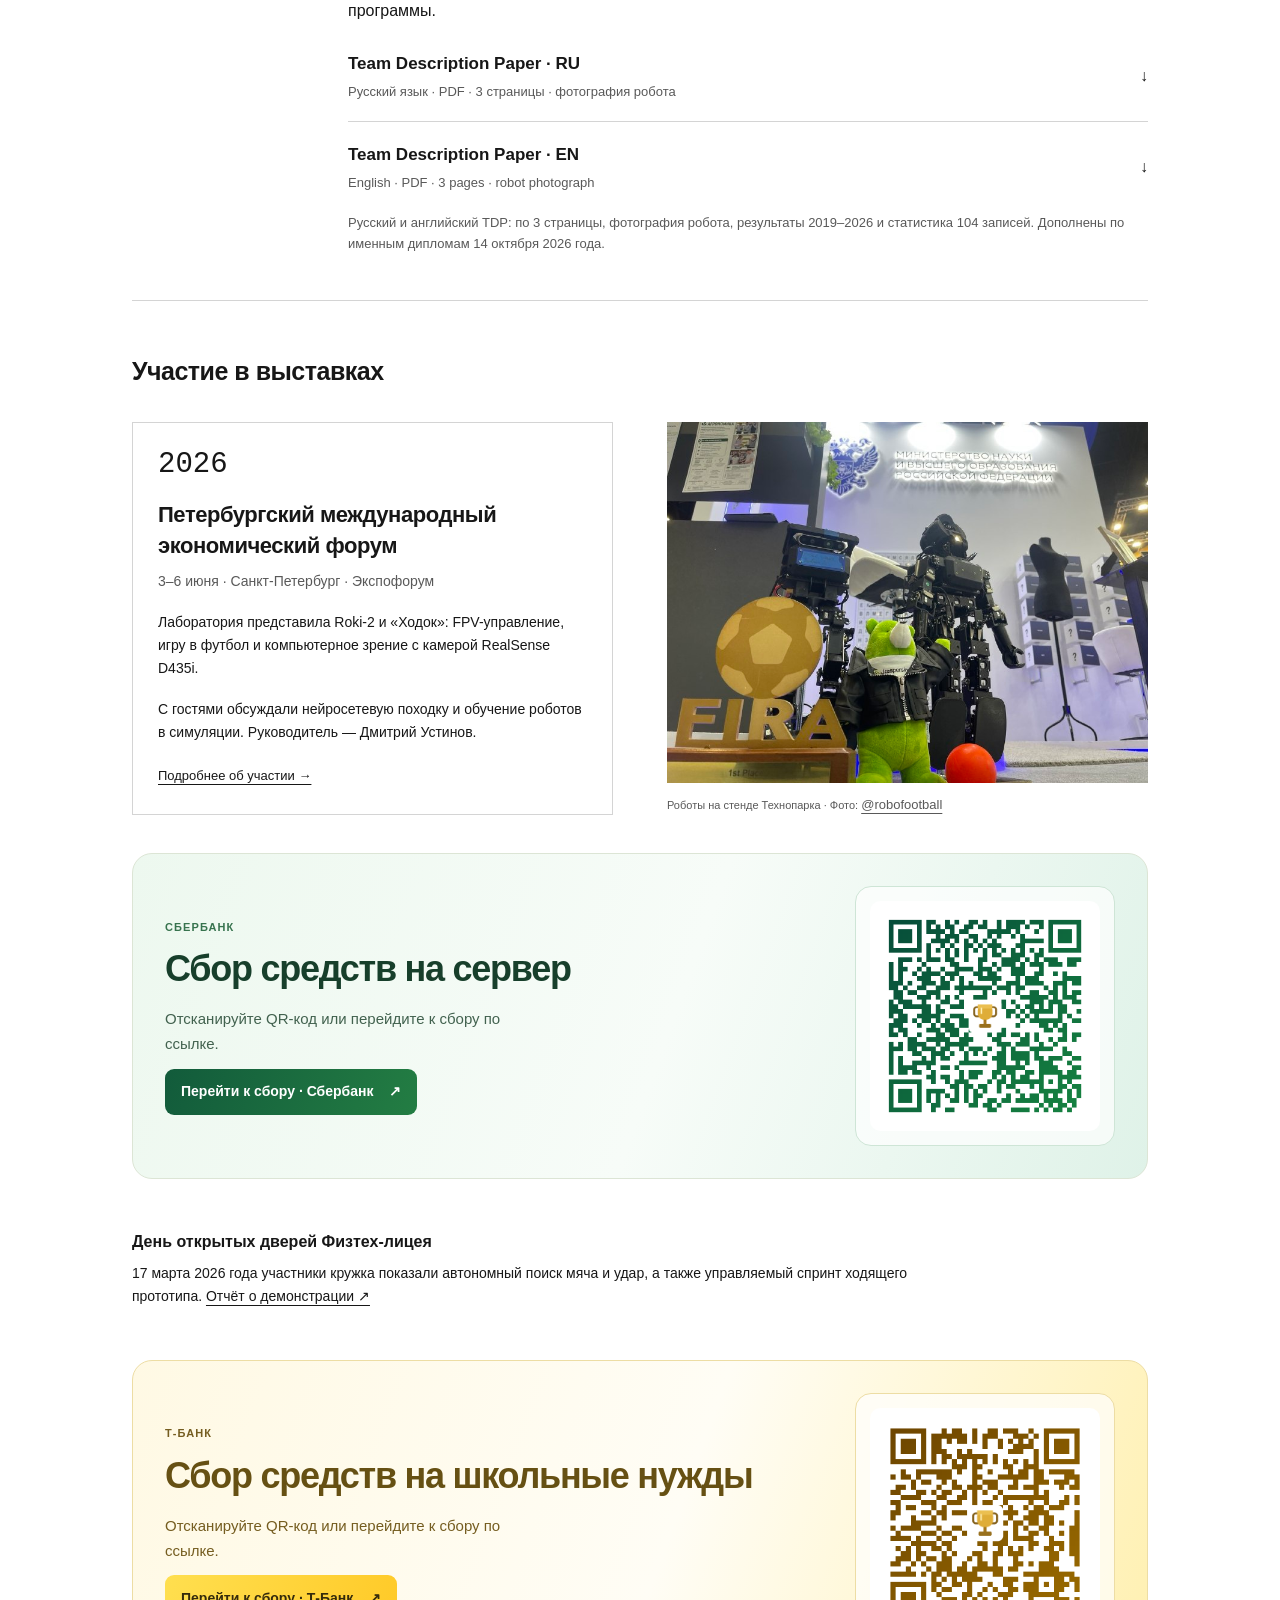
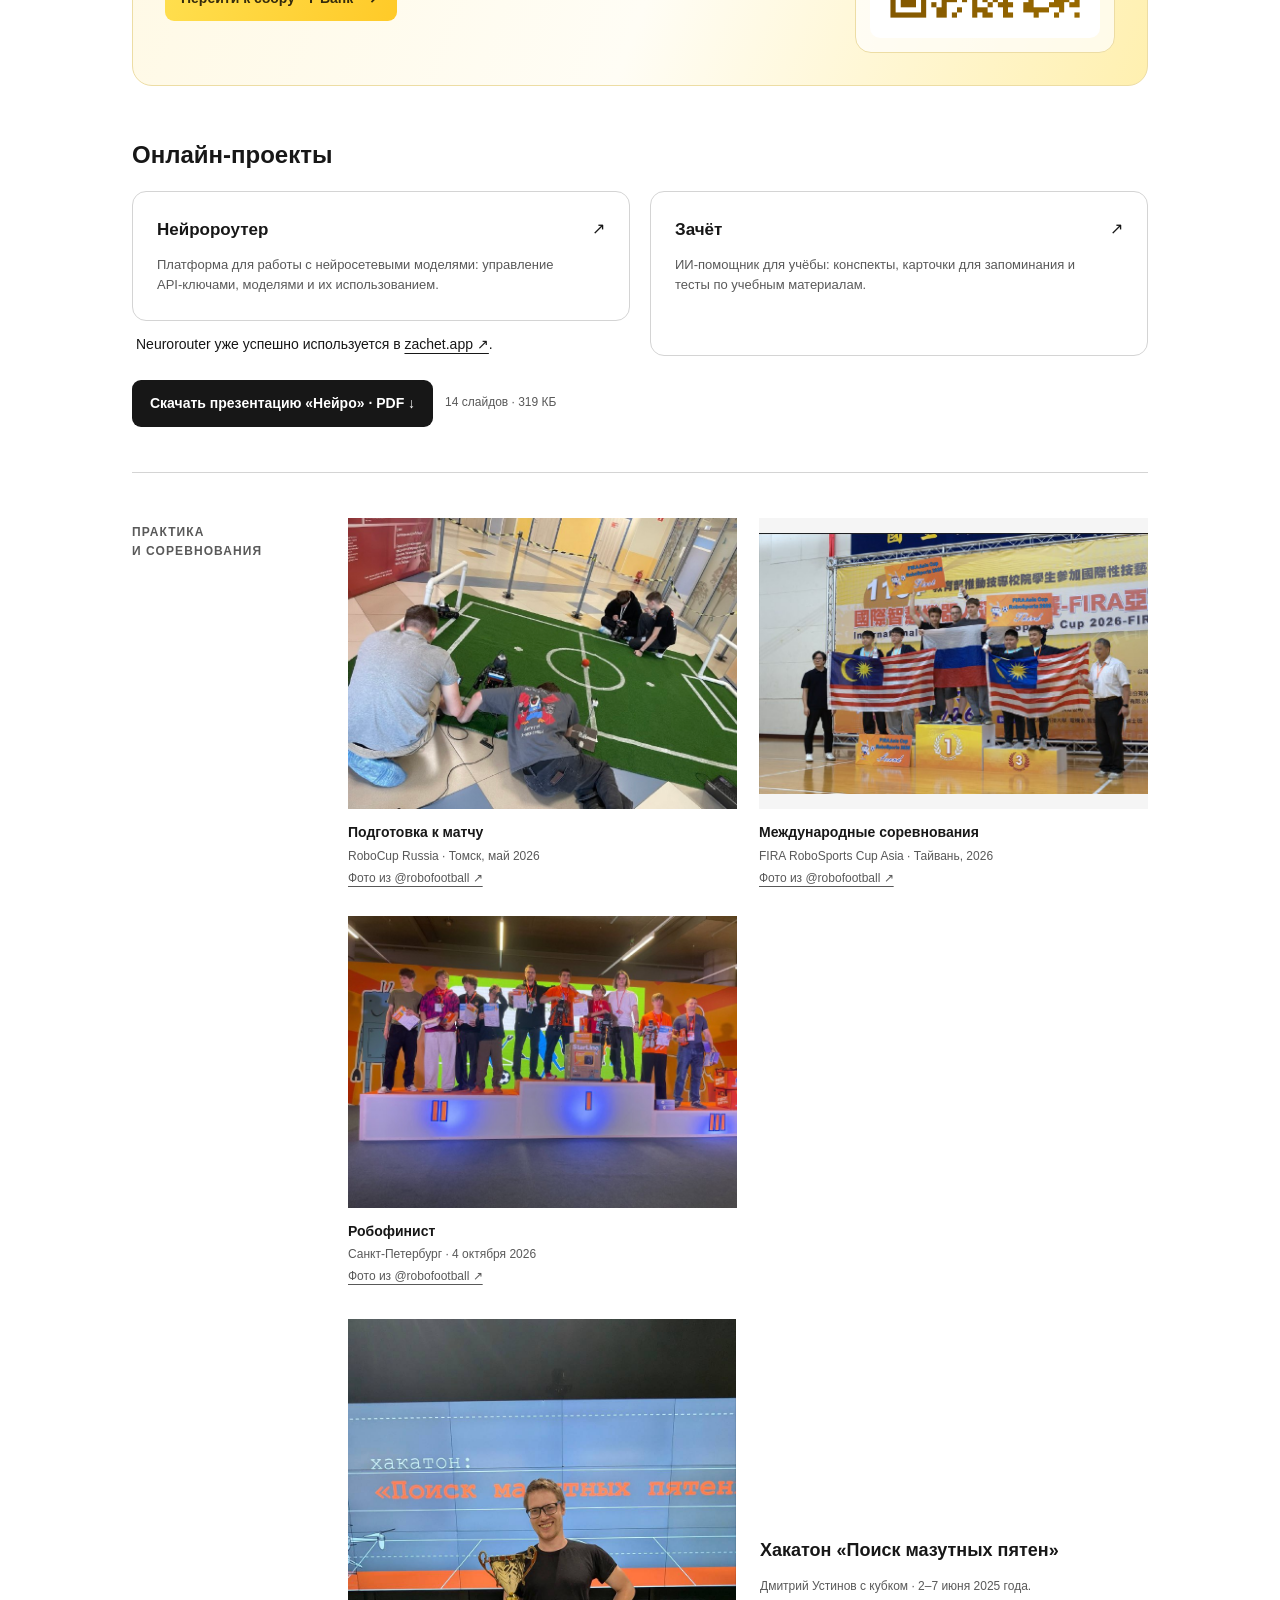
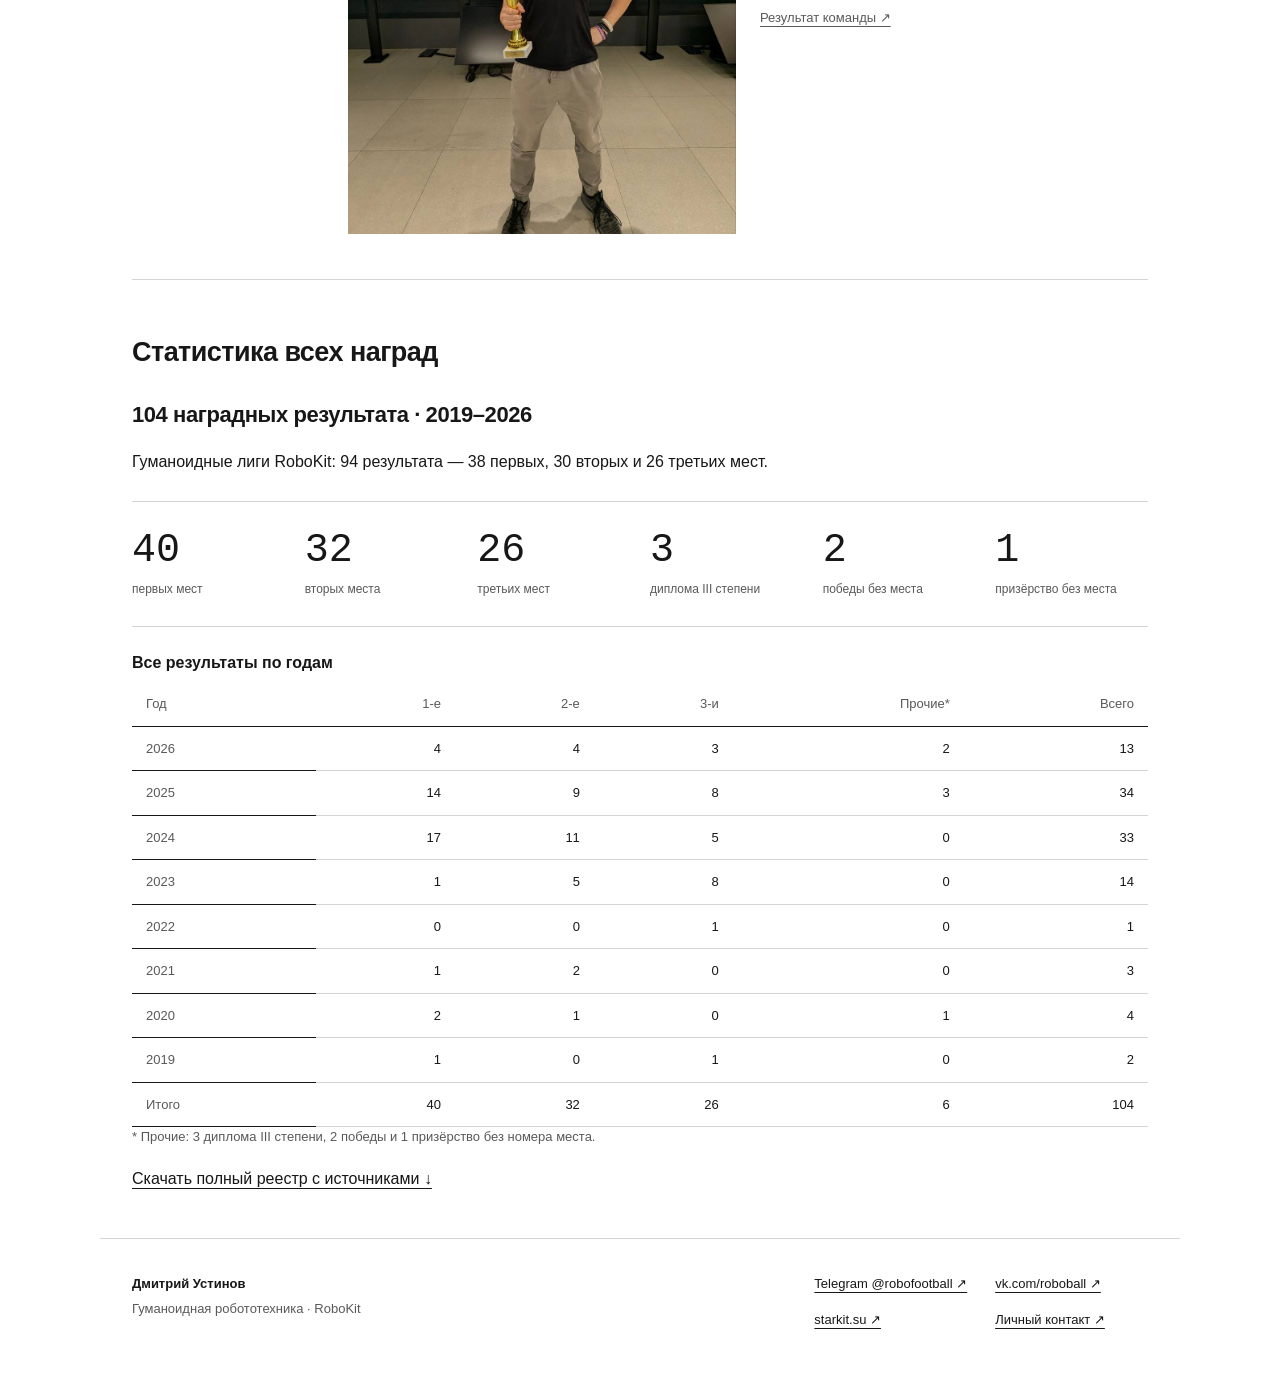
==== commit 7d0d8898: "Add class schedule between video and achievements" ====
--- a/index.html
+++ b/index.html
@@ -6,7 +6,7 @@
 <meta name="color-scheme" content="light">
 <title>Дмитрий Устинов — робототехника и RoboKit</title>
 <meta name="description" content="Дмитрий Устинов. Гуманоидная робототехника, команда RoboKit, результаты соревнований и Team Description Paper на русском и английском языках.">
-<link rel="stylesheet" href="assets/site.css?v=20261023-github-video">
+<link rel="stylesheet" href="assets/site.css?v=20261023-schedule">
 <script src="assets/site.js?v=20261014-12" defer></script>
 </head>
 <body>
@@ -64,6 +64,13 @@
 </video></div>
 <p class="video-source"><a href="assets/videos/robofinist-2026-4k.mp4" download="Robofinist-2026-4K.mp4">Скачать MP4 · 4K, 60 МБ ↓</a> · <a href="assets/videos/robofinist-2026-fullhd.mp4" download="Robofinist-2026-FullHD.mp4">Скачать MP4 · Full HD, 25 МБ ↓</a></p>
 </div></section>
+<section id="class-schedule" class="section"><h2>Расписание<br>занятий</h2>
+<div class="section-body"><ul class="class-schedule-list">
+<li><div class="class-schedule-time"><span>Четверг</span><strong>17:00–20:30</strong></div><div><h3>Робофутбол</h3><p>4–7 класс</p></div></li>
+<li><div class="class-schedule-time"><span>Суббота</span><strong>11:00–13:30</strong></div><div><h3>Моделирование физических процессов</h3><p>7–11 класс</p></div></li>
+<li><div class="class-schedule-time"><span>Суббота</span><strong>14:30–17:00</strong></div><div><h3>Нейросетевые технологии</h3><p>7–11 класс</p></div></li>
+<li><div class="class-schedule-time"><span>Суббота</span><strong>17:00–20:30</strong></div><div><h3>Робофутбол</h3><p>7–11 класс</p></div></li>
+</ul></div></section>
 <section id="results" class="section"><h2>Достижения</h2>
 <div class="section-body">
 <p class="lead">Победы и призовые результаты RoboKit, 2019–2026.</p>
--- a/assets/site.css
+++ b/assets/site.css
@@ -79,3 +79,6 @@
 .video-player{width:100%;aspect-ratio:16/9;background:#111;border-radius:12px;overflow:hidden}.video-player iframe,.video-player video{display:block;width:100%;height:100%;border:0}.video-source{margin:12px 0 0;font-size:13px}
 
 .video-player video{object-fit:contain}
+
+.class-schedule-list{list-style:none;margin:0;padding:0}.class-schedule-list li{display:grid;grid-template-columns:170px minmax(0,1fr);gap:24px;padding:22px 0;border-bottom:1px solid var(--line)}.class-schedule-list li:first-child{padding-top:0}.class-schedule-list li:last-child{border-bottom:0;padding-bottom:0}.class-schedule-time span{display:block;font-size:14px;color:var(--muted);margin-bottom:6px}.class-schedule-time strong{font-size:20px;white-space:nowrap;font-variant-numeric:tabular-nums}.class-schedule-list h3{margin:0 0 6px;font-size:20px;line-height:1.35}.class-schedule-list p{margin:0;font-size:14px;color:var(--muted)}
+@media(max-width:540px){.class-schedule-list li{grid-template-columns:1fr;gap:12px}.class-schedule-time{display:flex;align-items:baseline;justify-content:space-between;gap:16px}.class-schedule-time span{margin:0}}
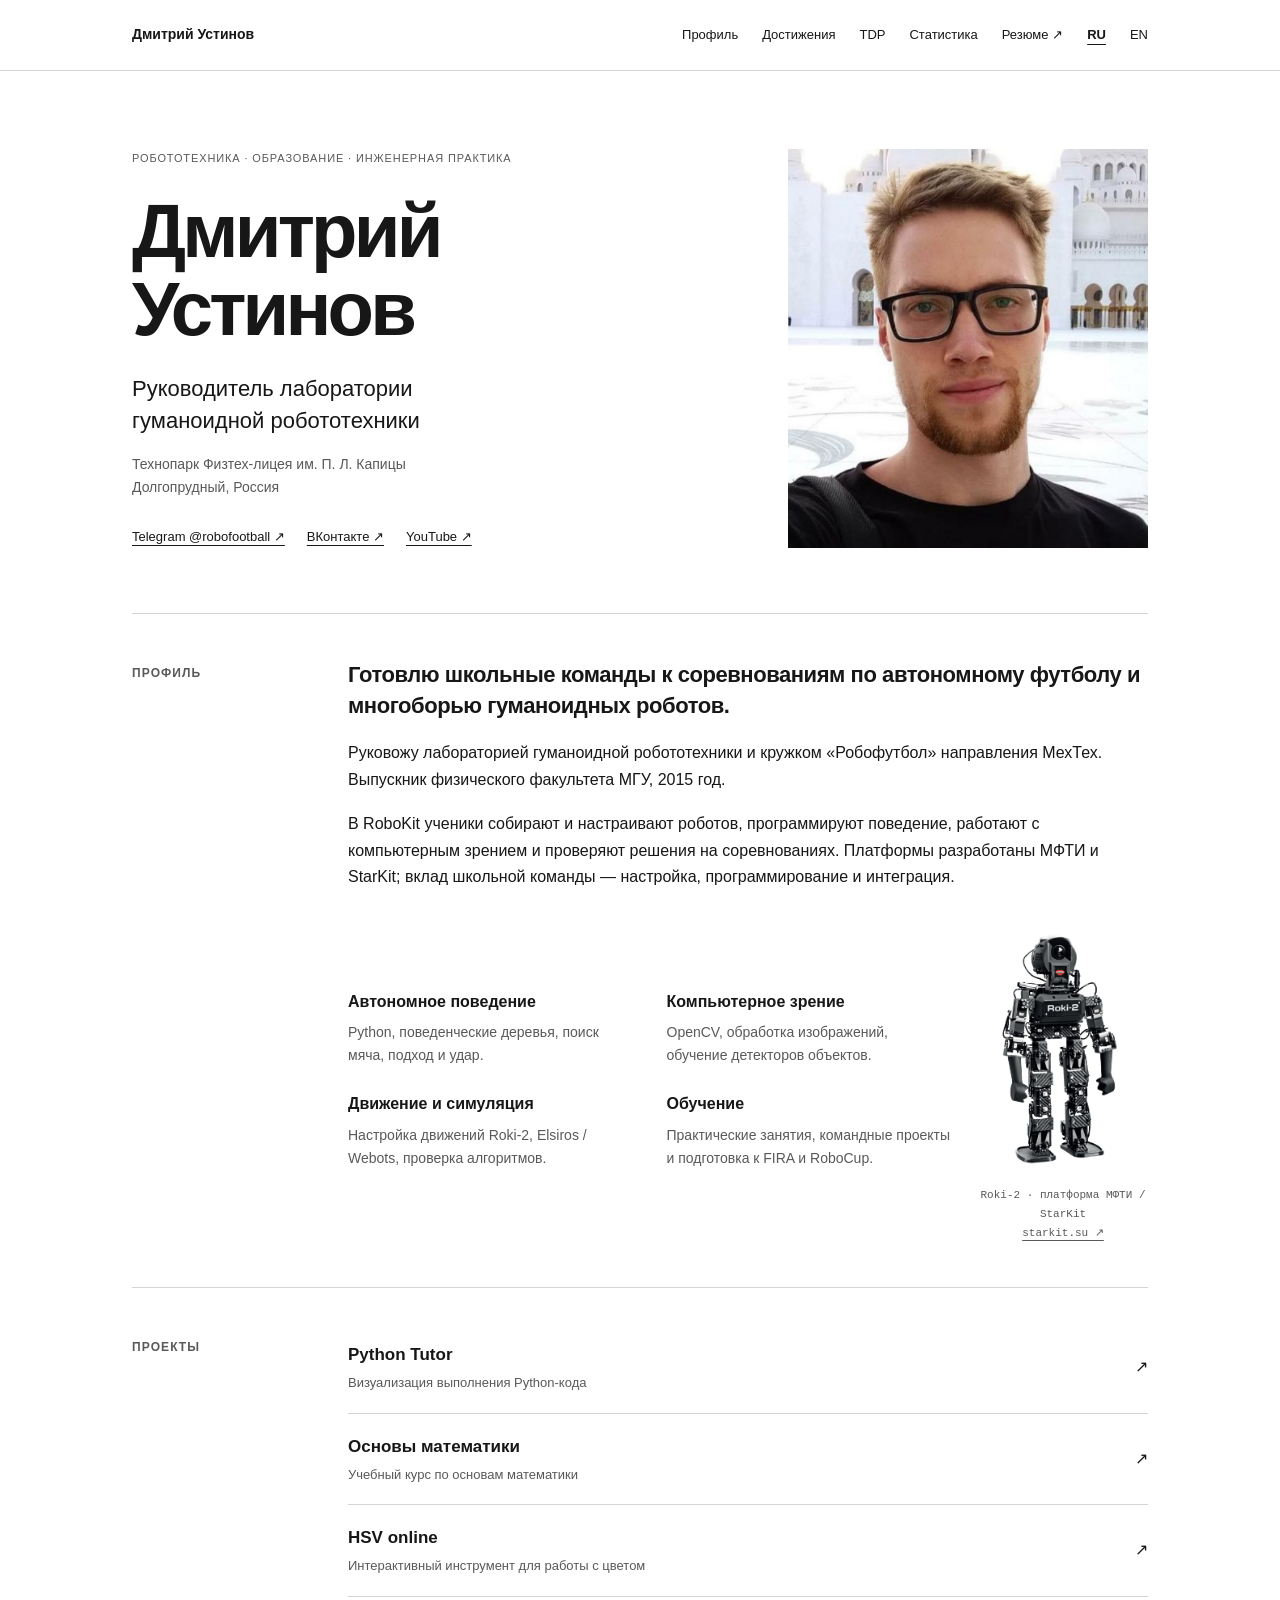
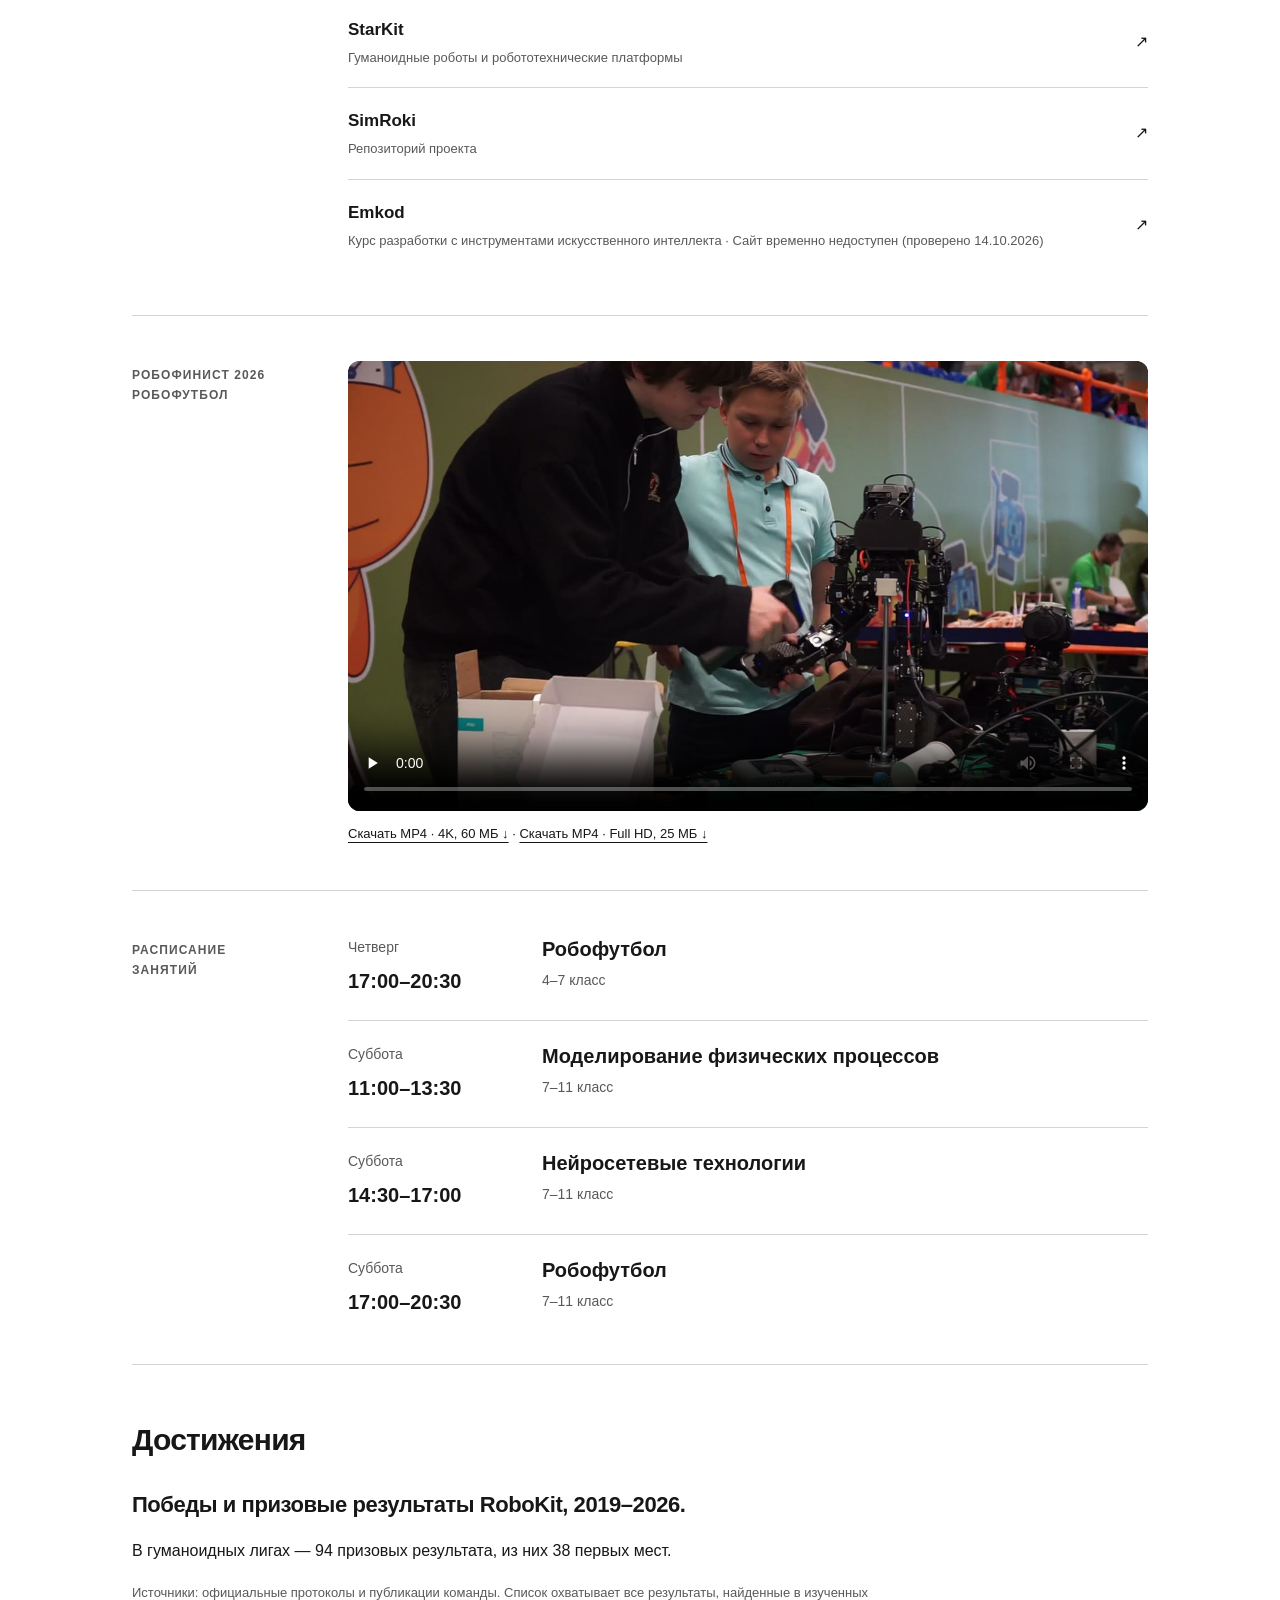
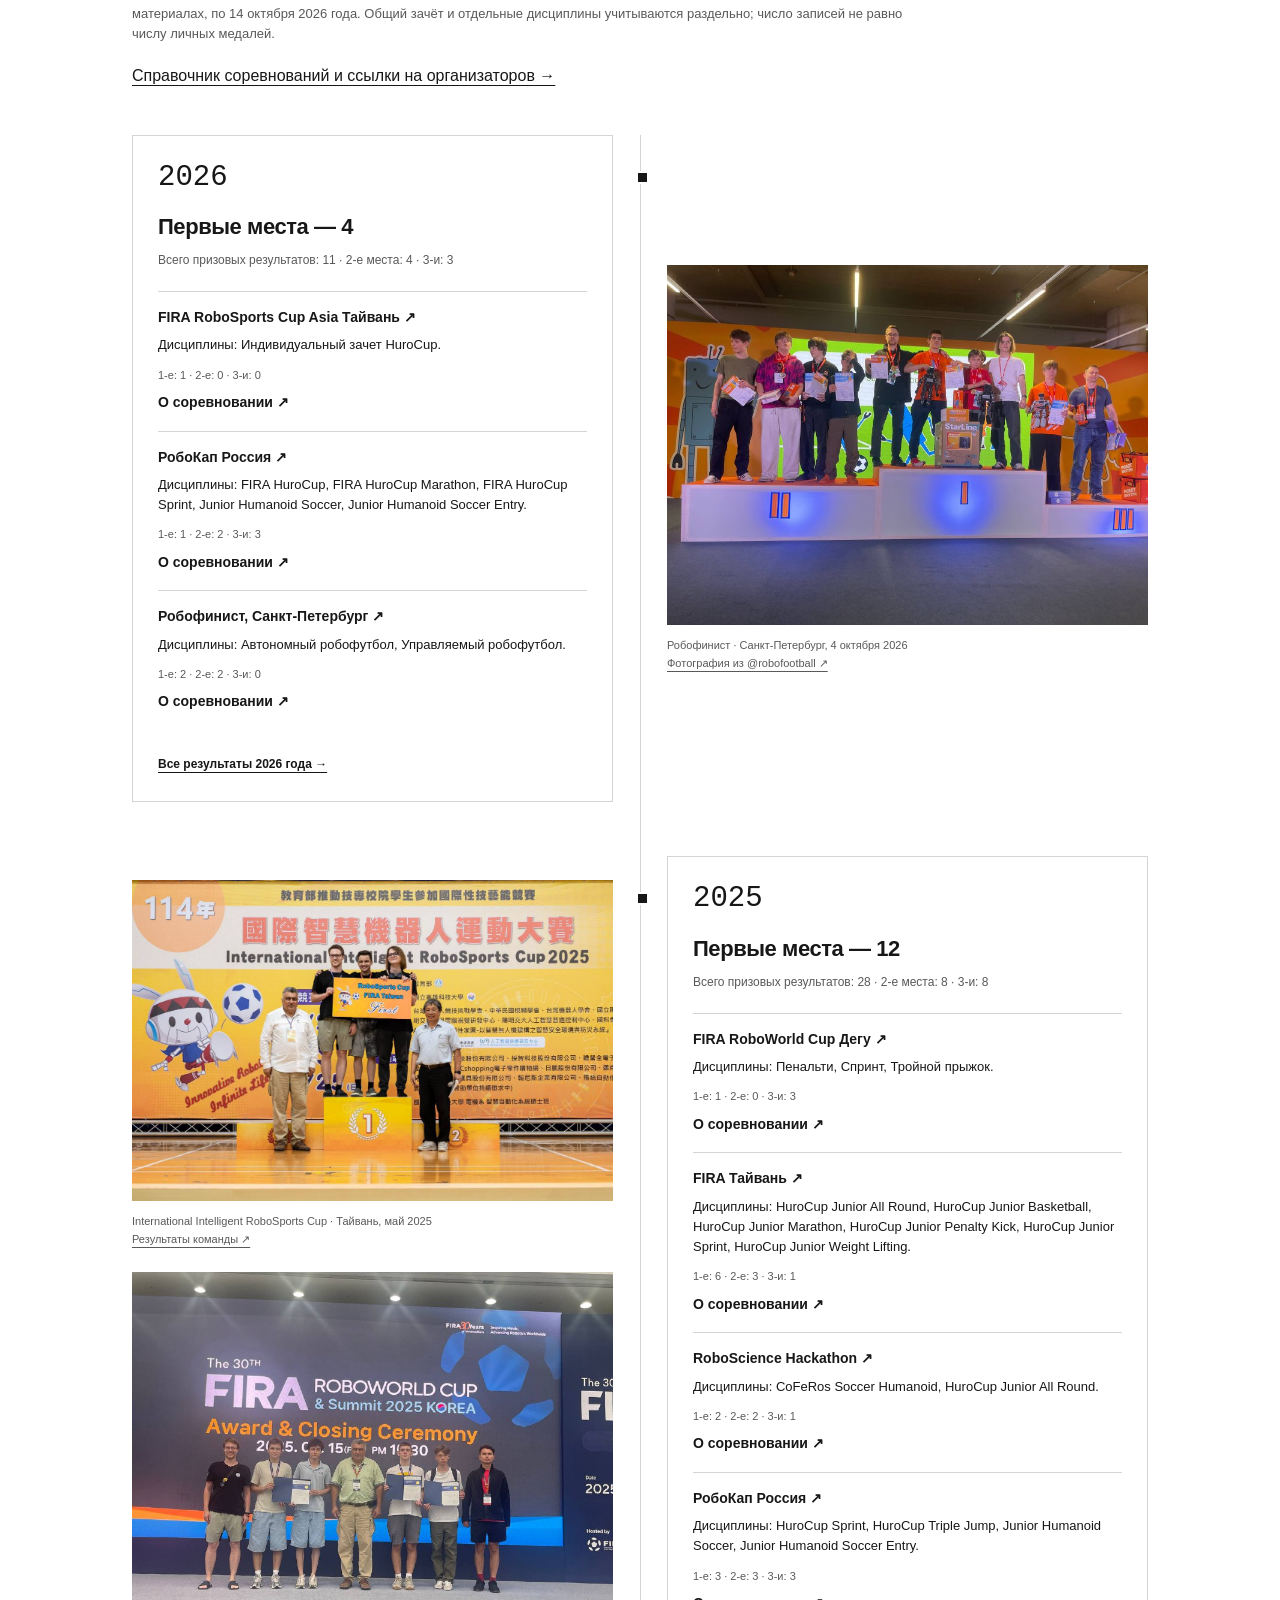
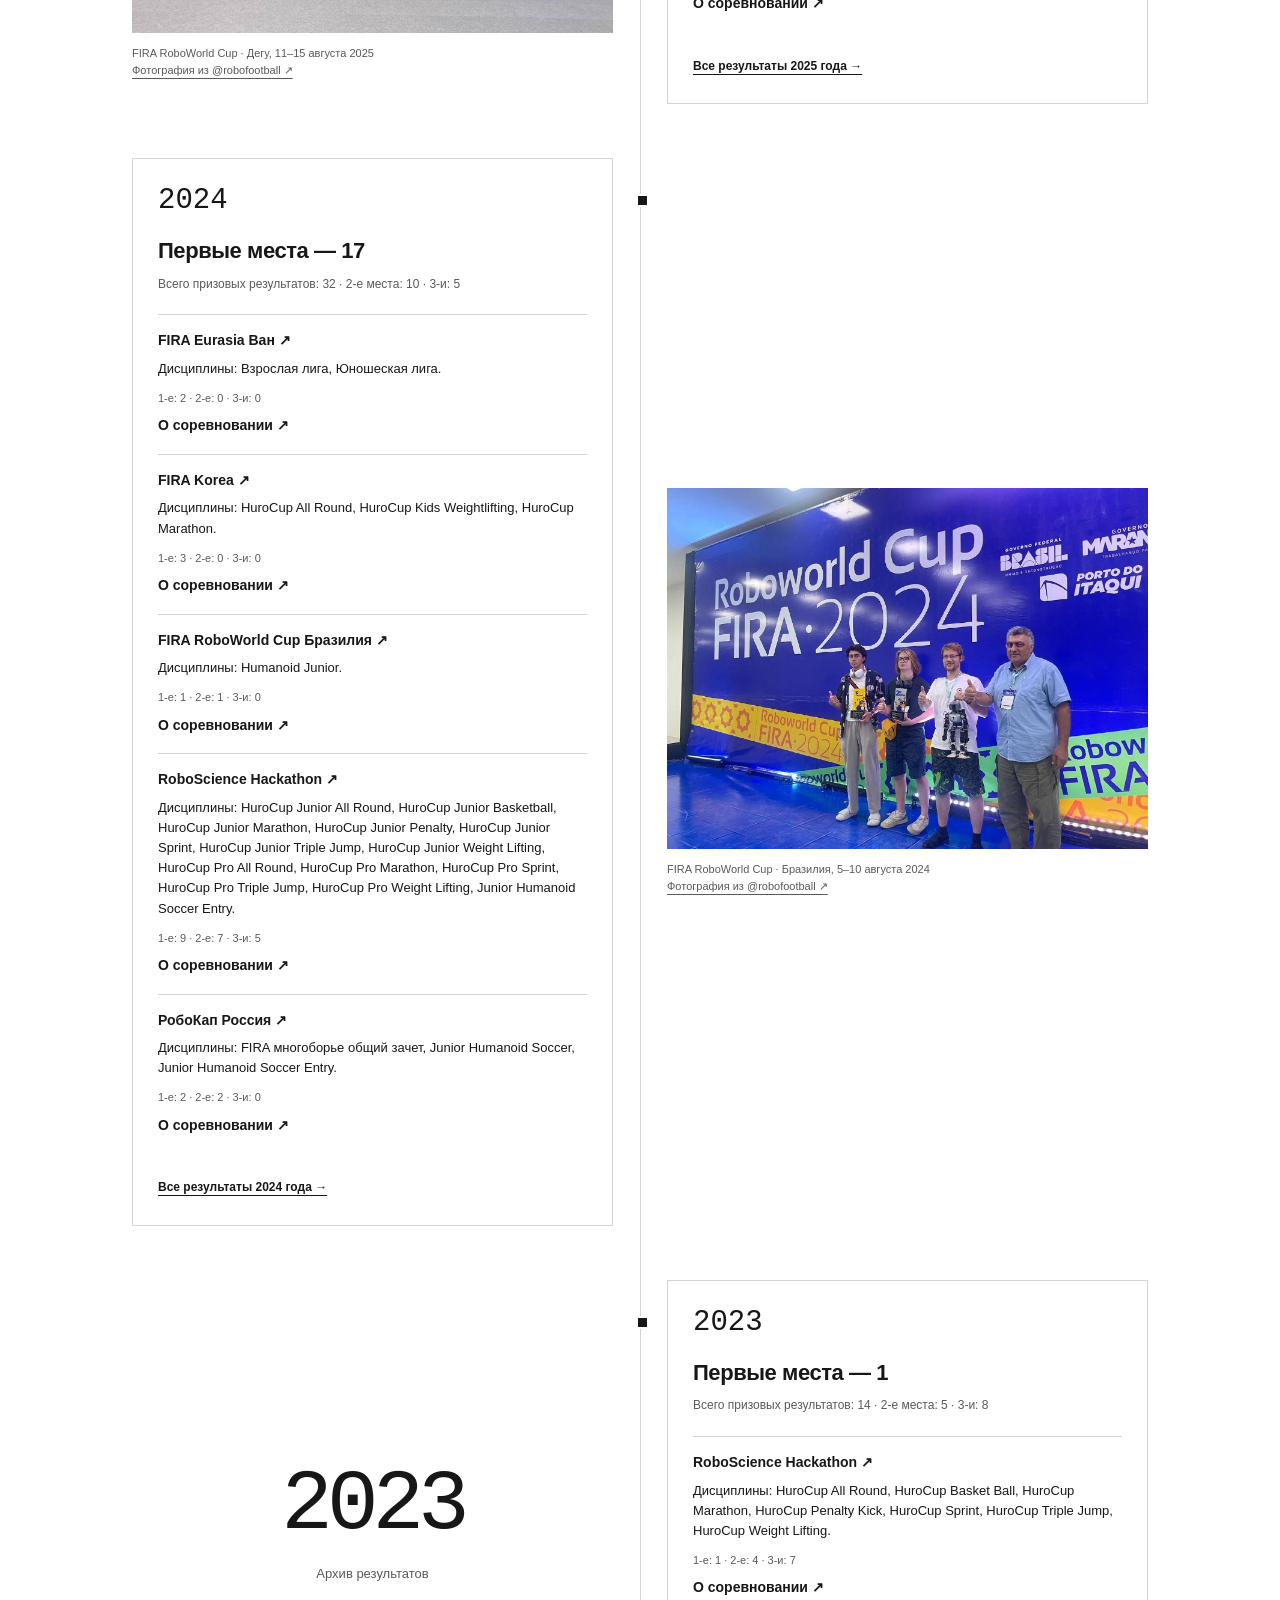
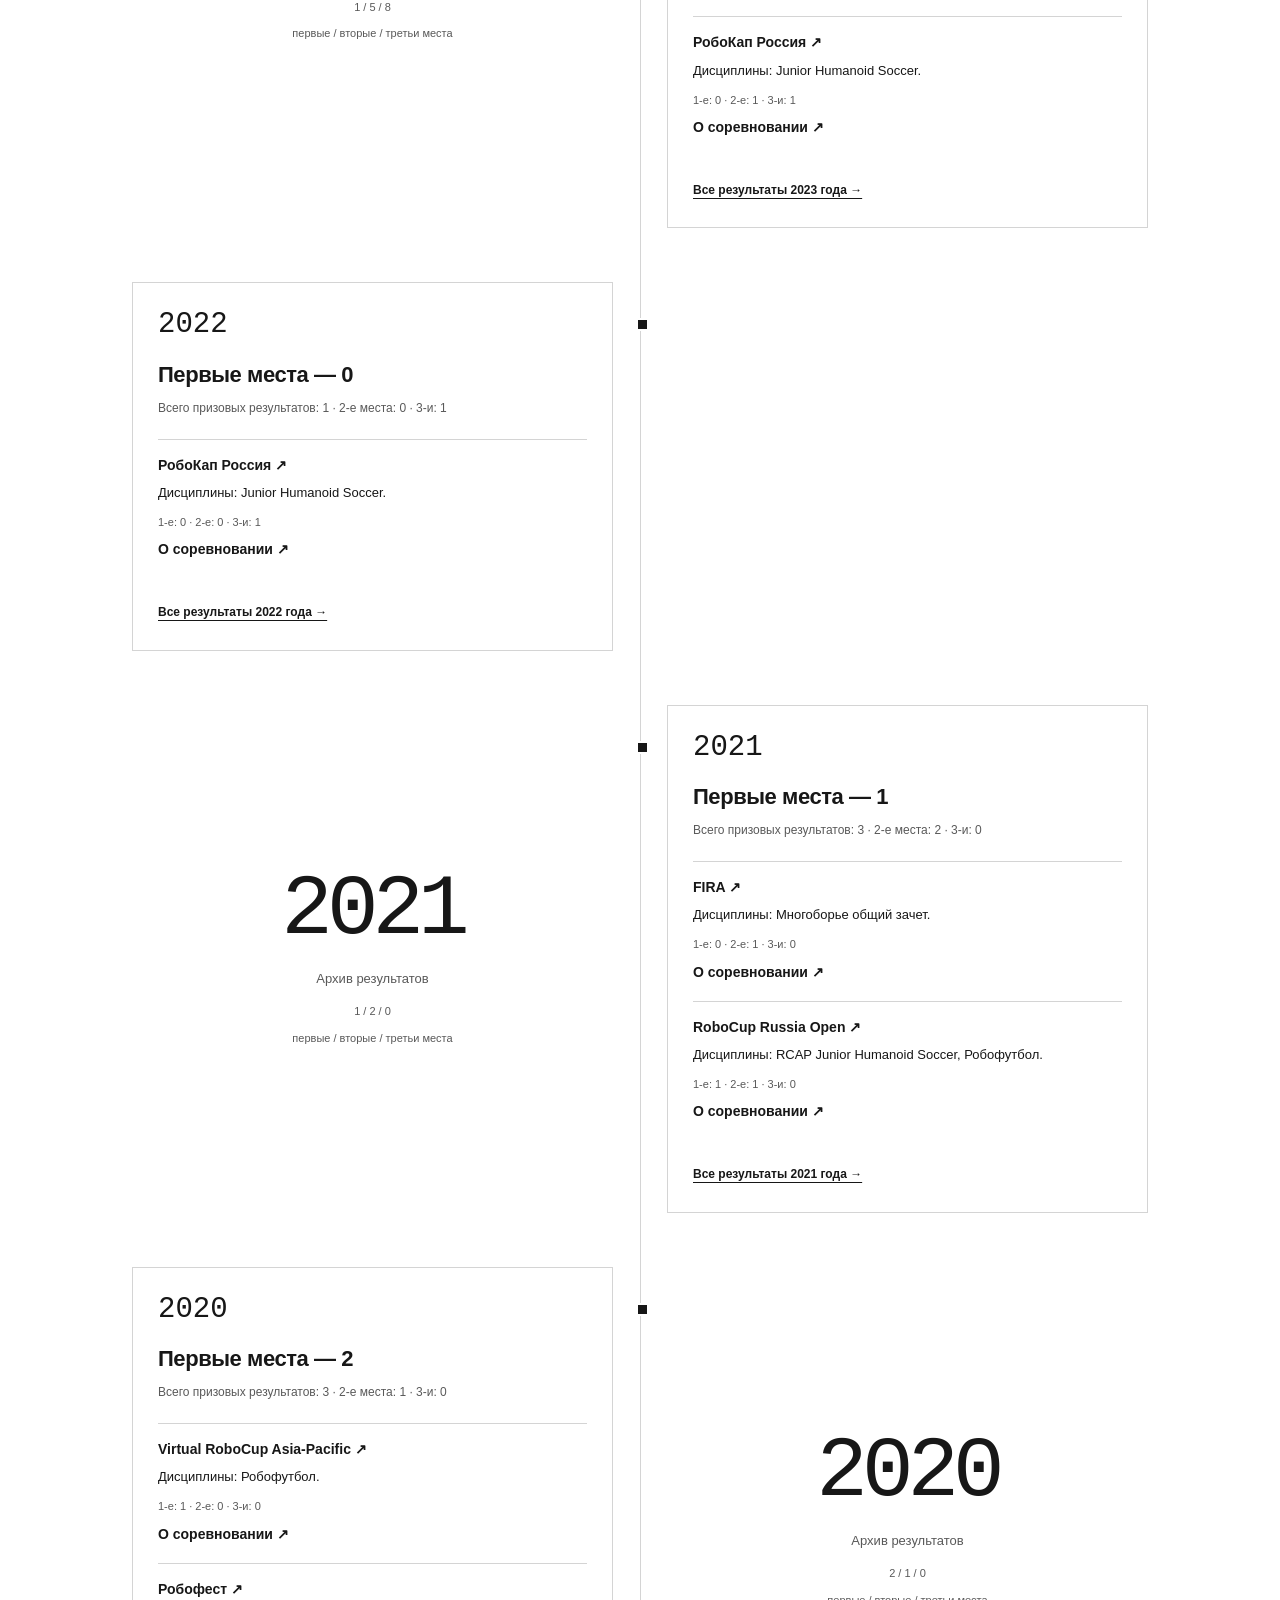
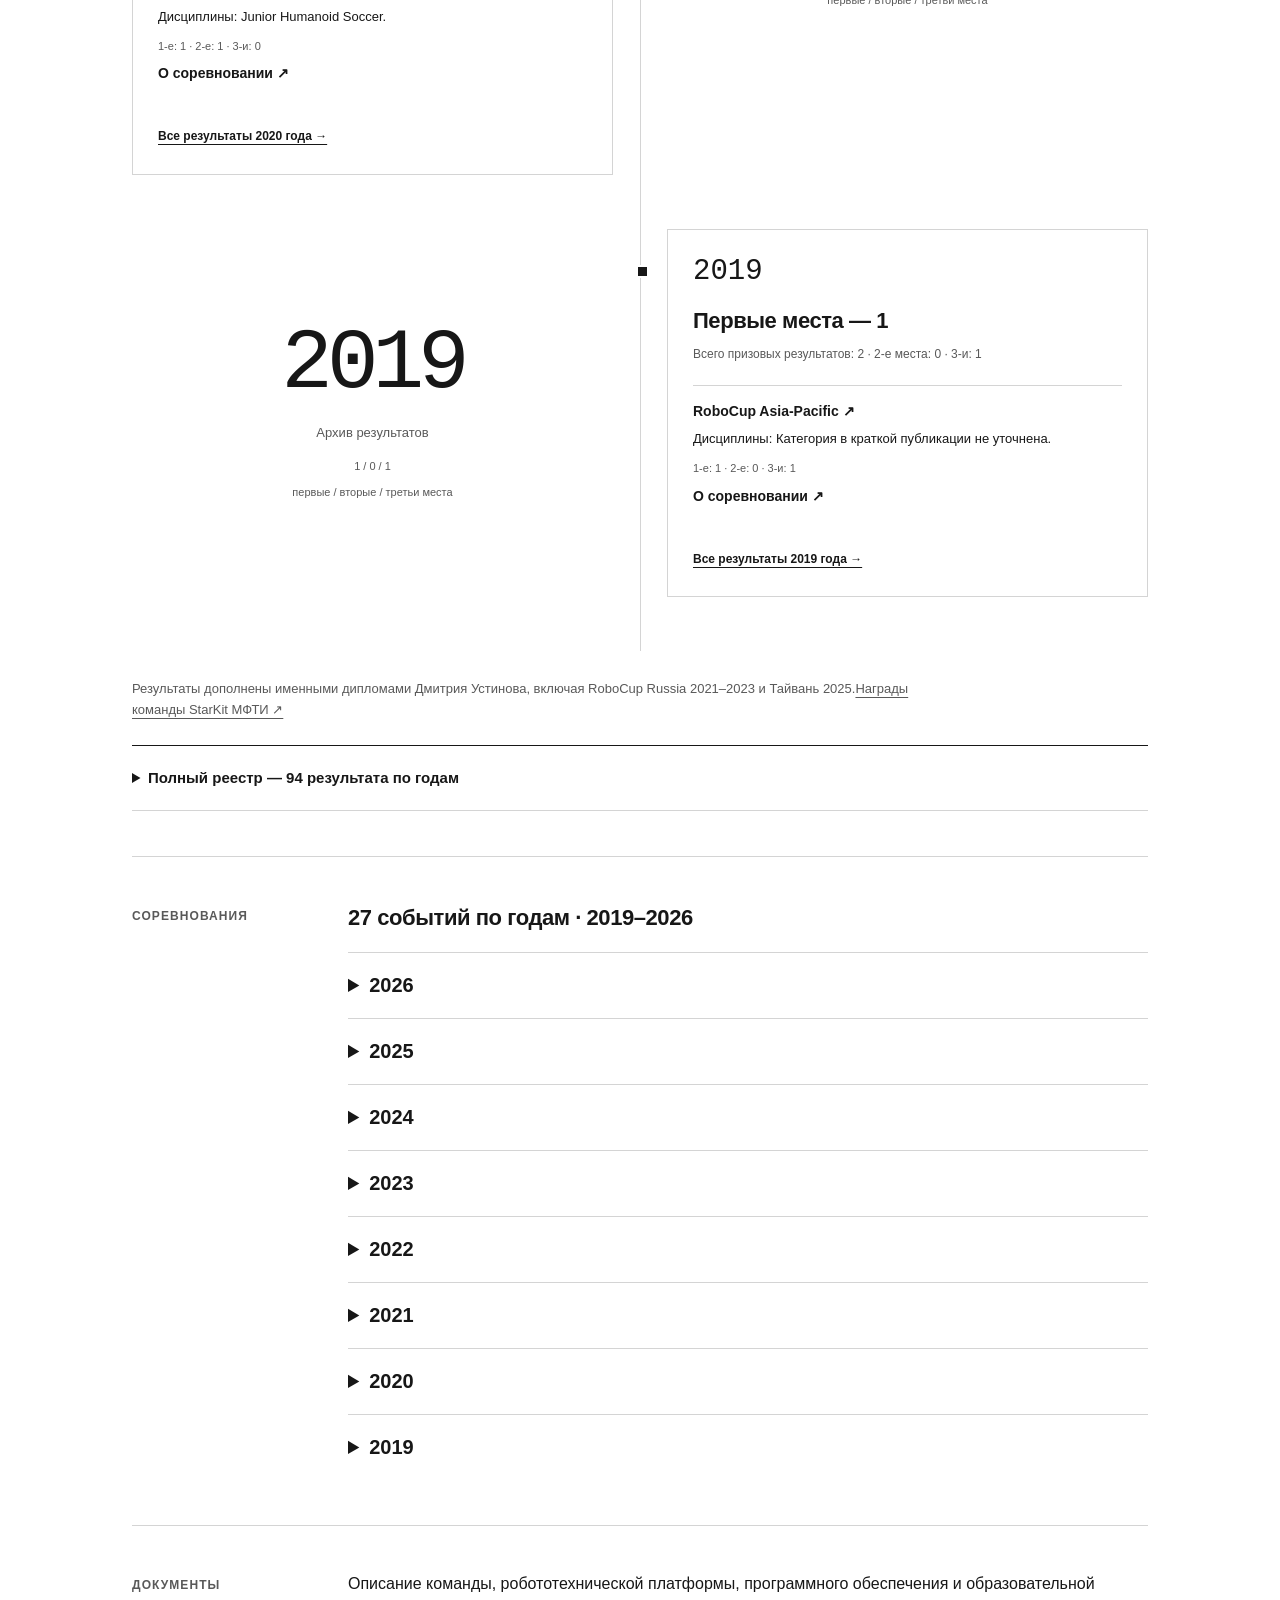
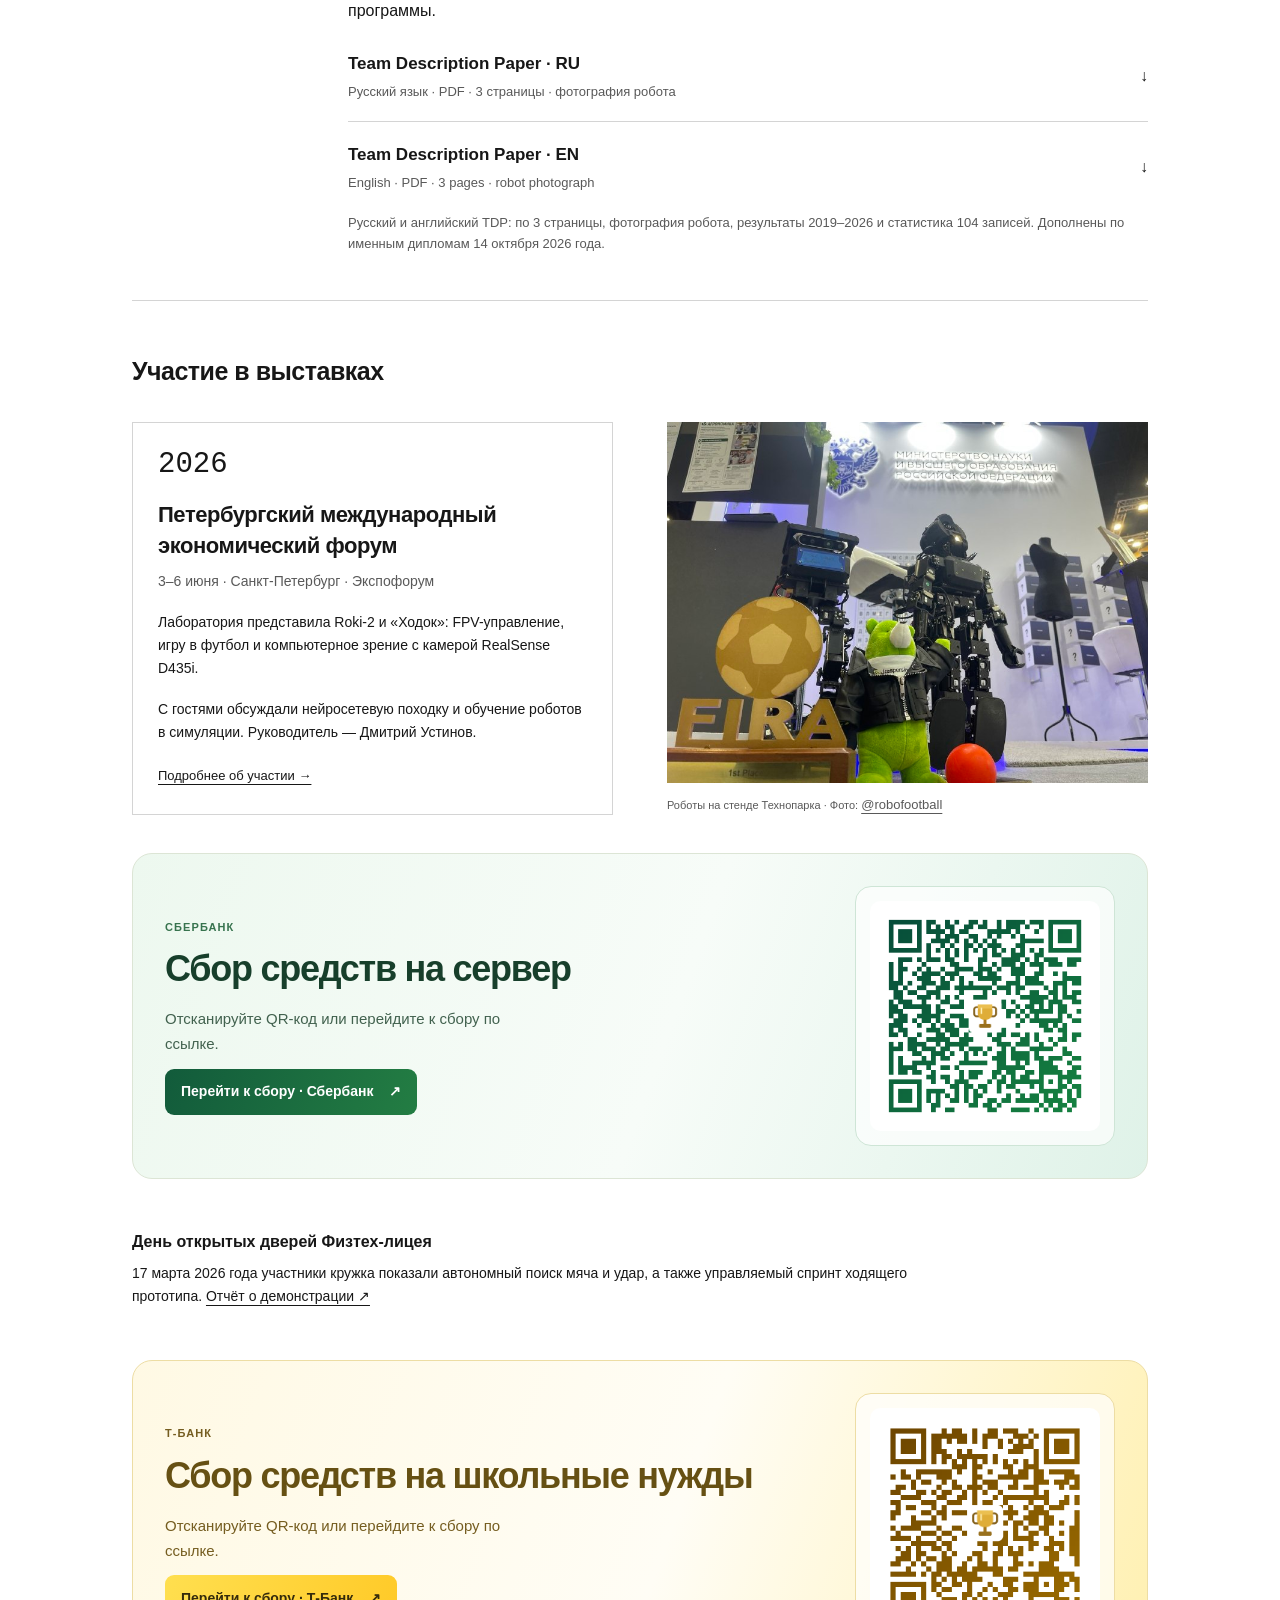
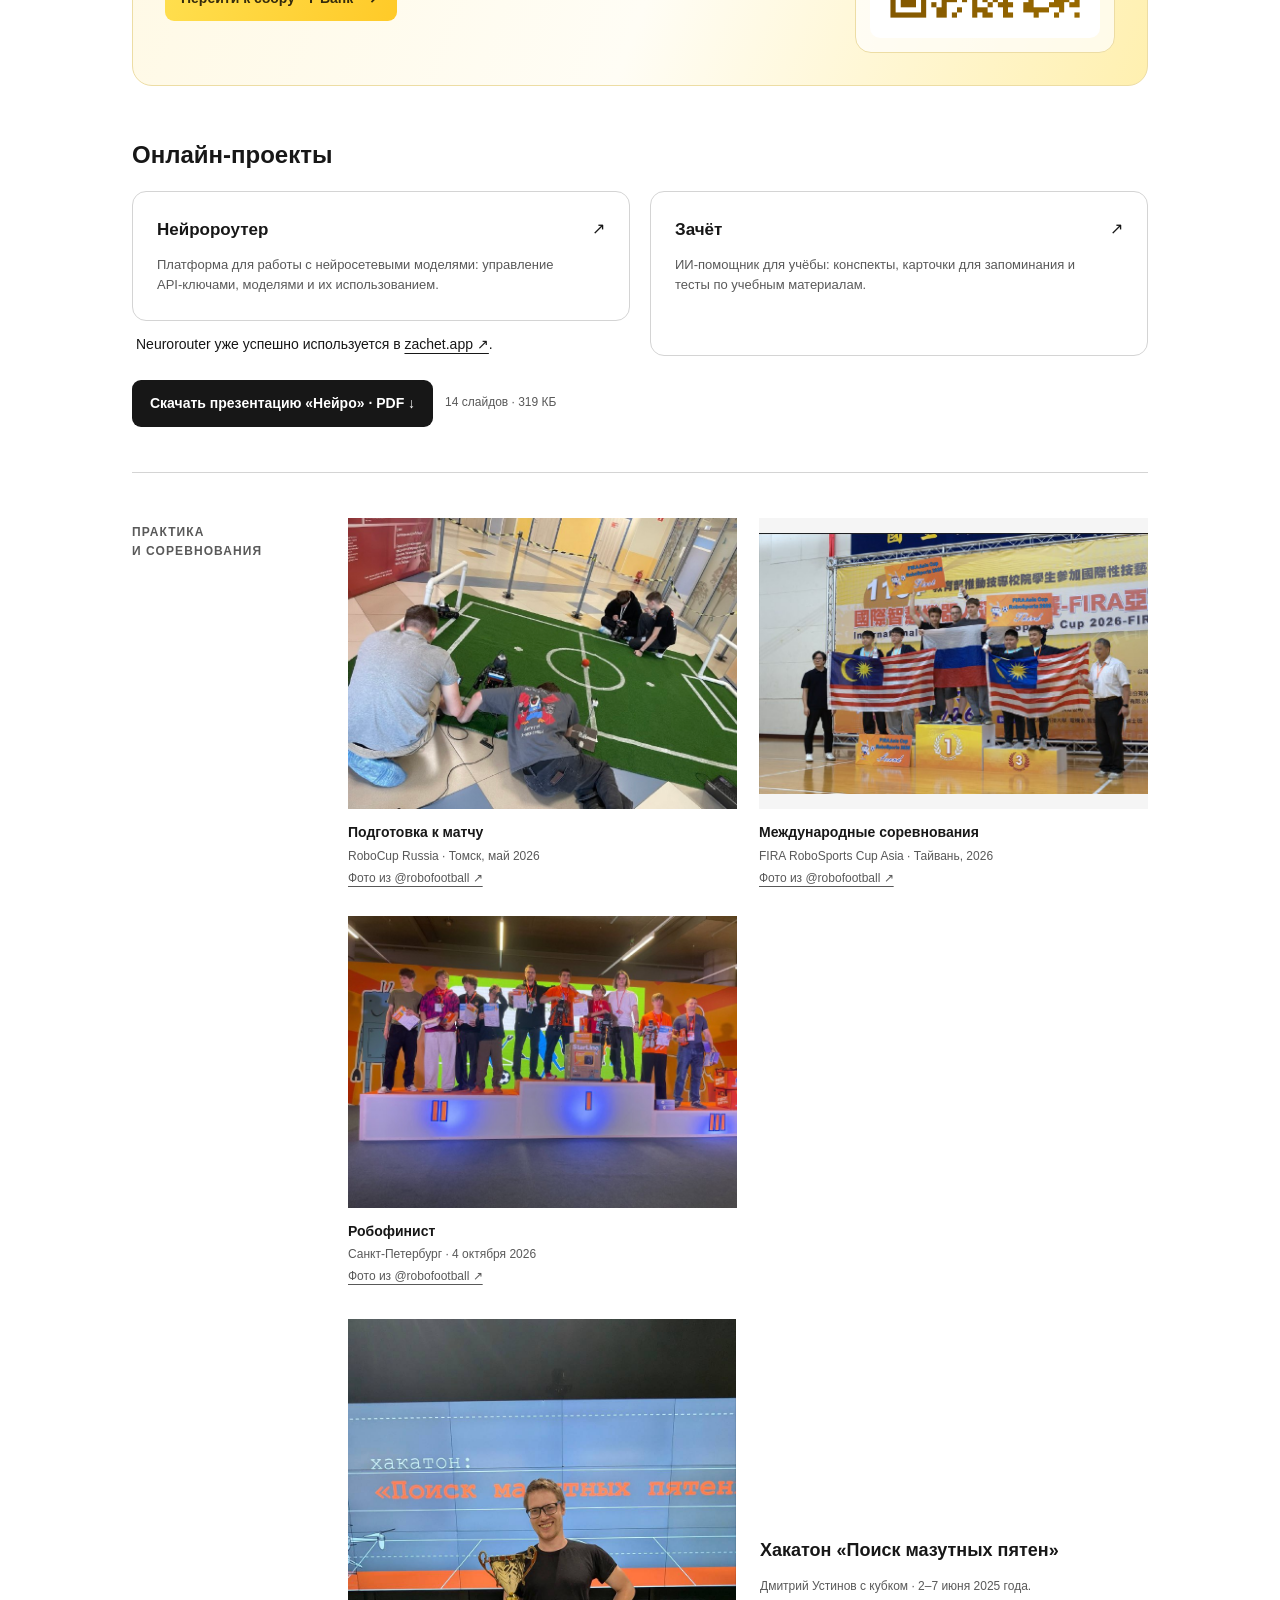
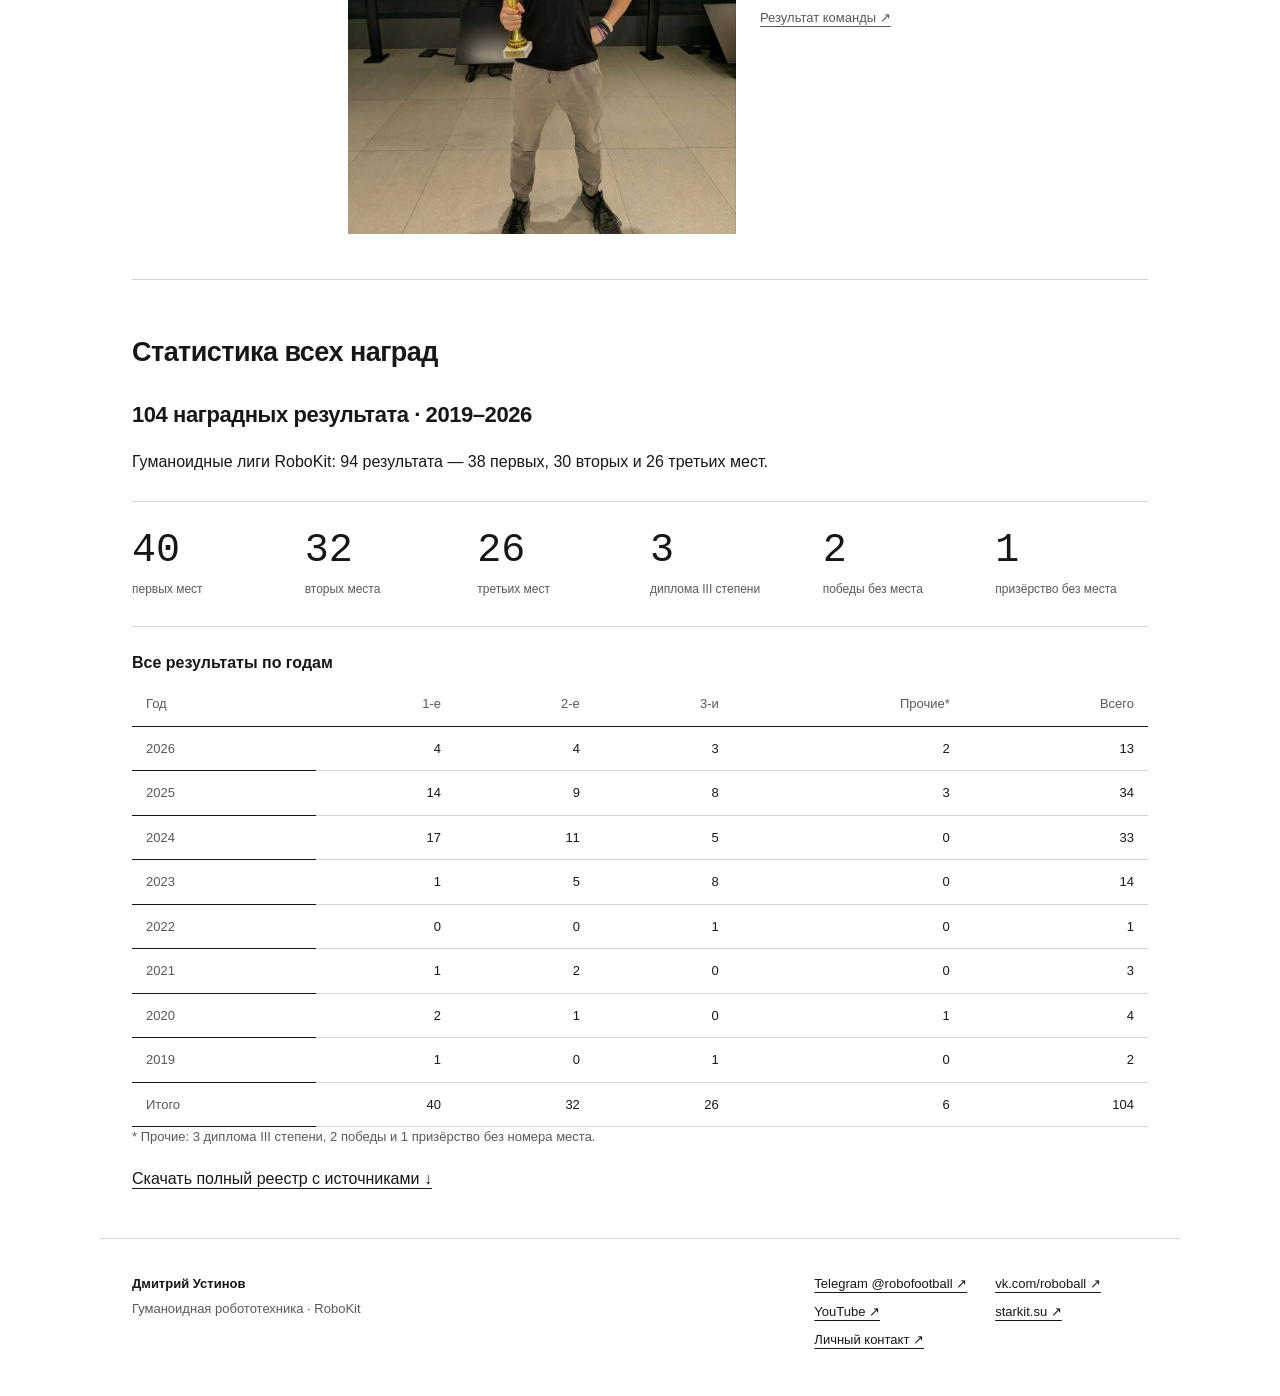
==== commit 74d103ce: "Add personal YouTube channel to social links" ====
--- a/index.html
+++ b/index.html
@@ -21,7 +21,7 @@
 <p class="role">Руководитель лаборатории<br>гуманоидной робототехники</p>
 <p class="meta">Технопарк Физтех-лицея им. П. Л. Капицы<br>Долгопрудный, Россия</p>
 <div class="hero-links">
-<a href="https://t.me/robofootball">Telegram @robofootball ↗</a><a href="https://vk.com/roboball">ВКонтакте ↗</a>
+<a href="https://t.me/robofootball">Telegram @robofootball ↗</a><a href="https://vk.com/roboball">ВКонтакте ↗</a><a href="https://www.youtube.com/@%D0%94%D0%BC%D0%B8%D1%82%D1%80%D0%B8%D0%B9%D0%A3%D1%81%D1%82%D0%B8%D0%BD%D0%BE%D0%B2-%D1%886%D1%87">YouTube ↗</a>
 </div>
 </div>
 <figure class="portrait"><img src="assets/dmitry-ustinov.jpg" width="640" height="640" alt="Дмитрий Устинов"></figure>
@@ -168,7 +168,7 @@
 <strong>Дмитрий Устинов</strong><p>Гуманоидная робототехника · RoboKit</p>
 </div>
 <div class="footer-links">
-<a href="https://t.me/robofootball">Telegram @robofootball ↗</a><a href="https://vk.com/roboball">vk.com/roboball ↗</a><a href="https://starkit.su/">starkit.su ↗</a><a href="https://t.me/dimaystinov">Личный контакт ↗</a>
+<a href="https://t.me/robofootball">Telegram @robofootball ↗</a><a href="https://vk.com/roboball">vk.com/roboball ↗</a><a href="https://www.youtube.com/@%D0%94%D0%BC%D0%B8%D1%82%D1%80%D0%B8%D0%B9%D0%A3%D1%81%D1%82%D0%B8%D0%BD%D0%BE%D0%B2-%D1%886%D1%87">YouTube ↗</a><a href="https://starkit.su/">starkit.su ↗</a><a href="https://t.me/dimaystinov">Личный контакт ↗</a>
 </div></footer>
 </body>
 </html>
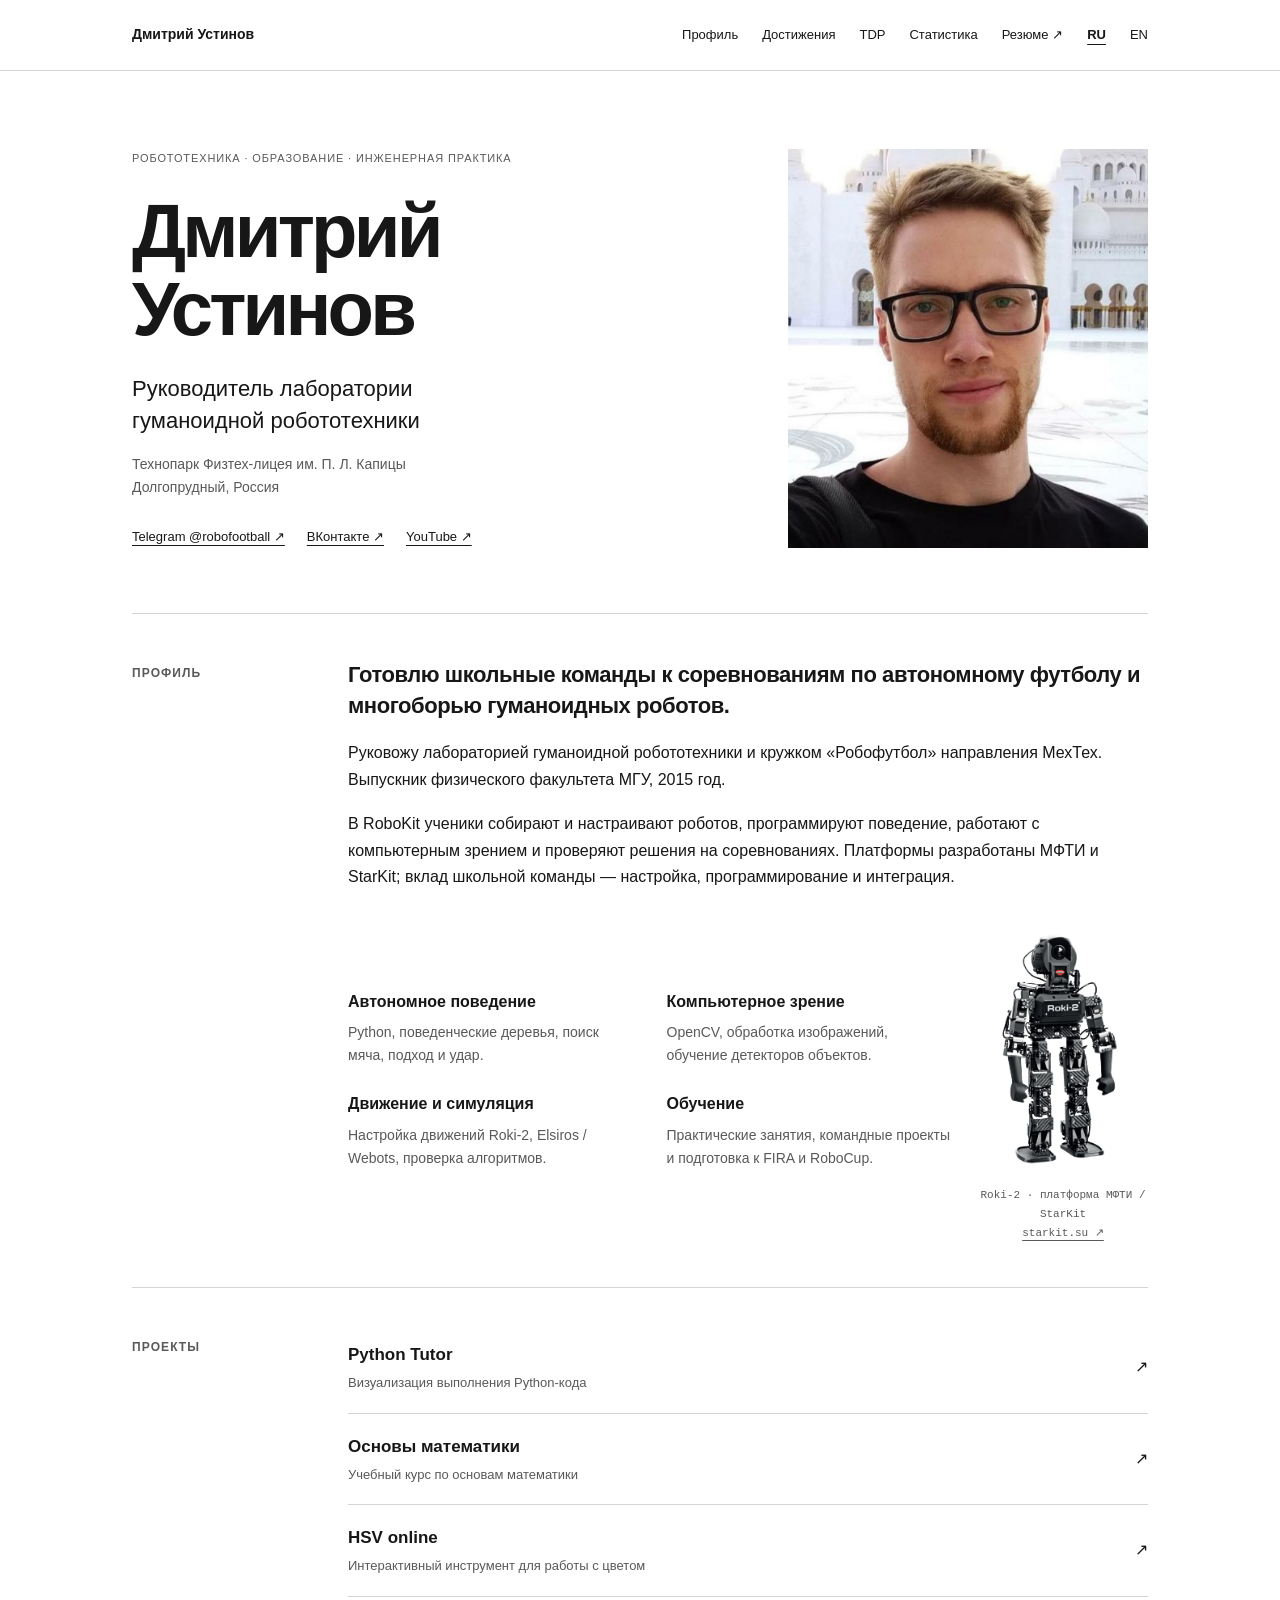
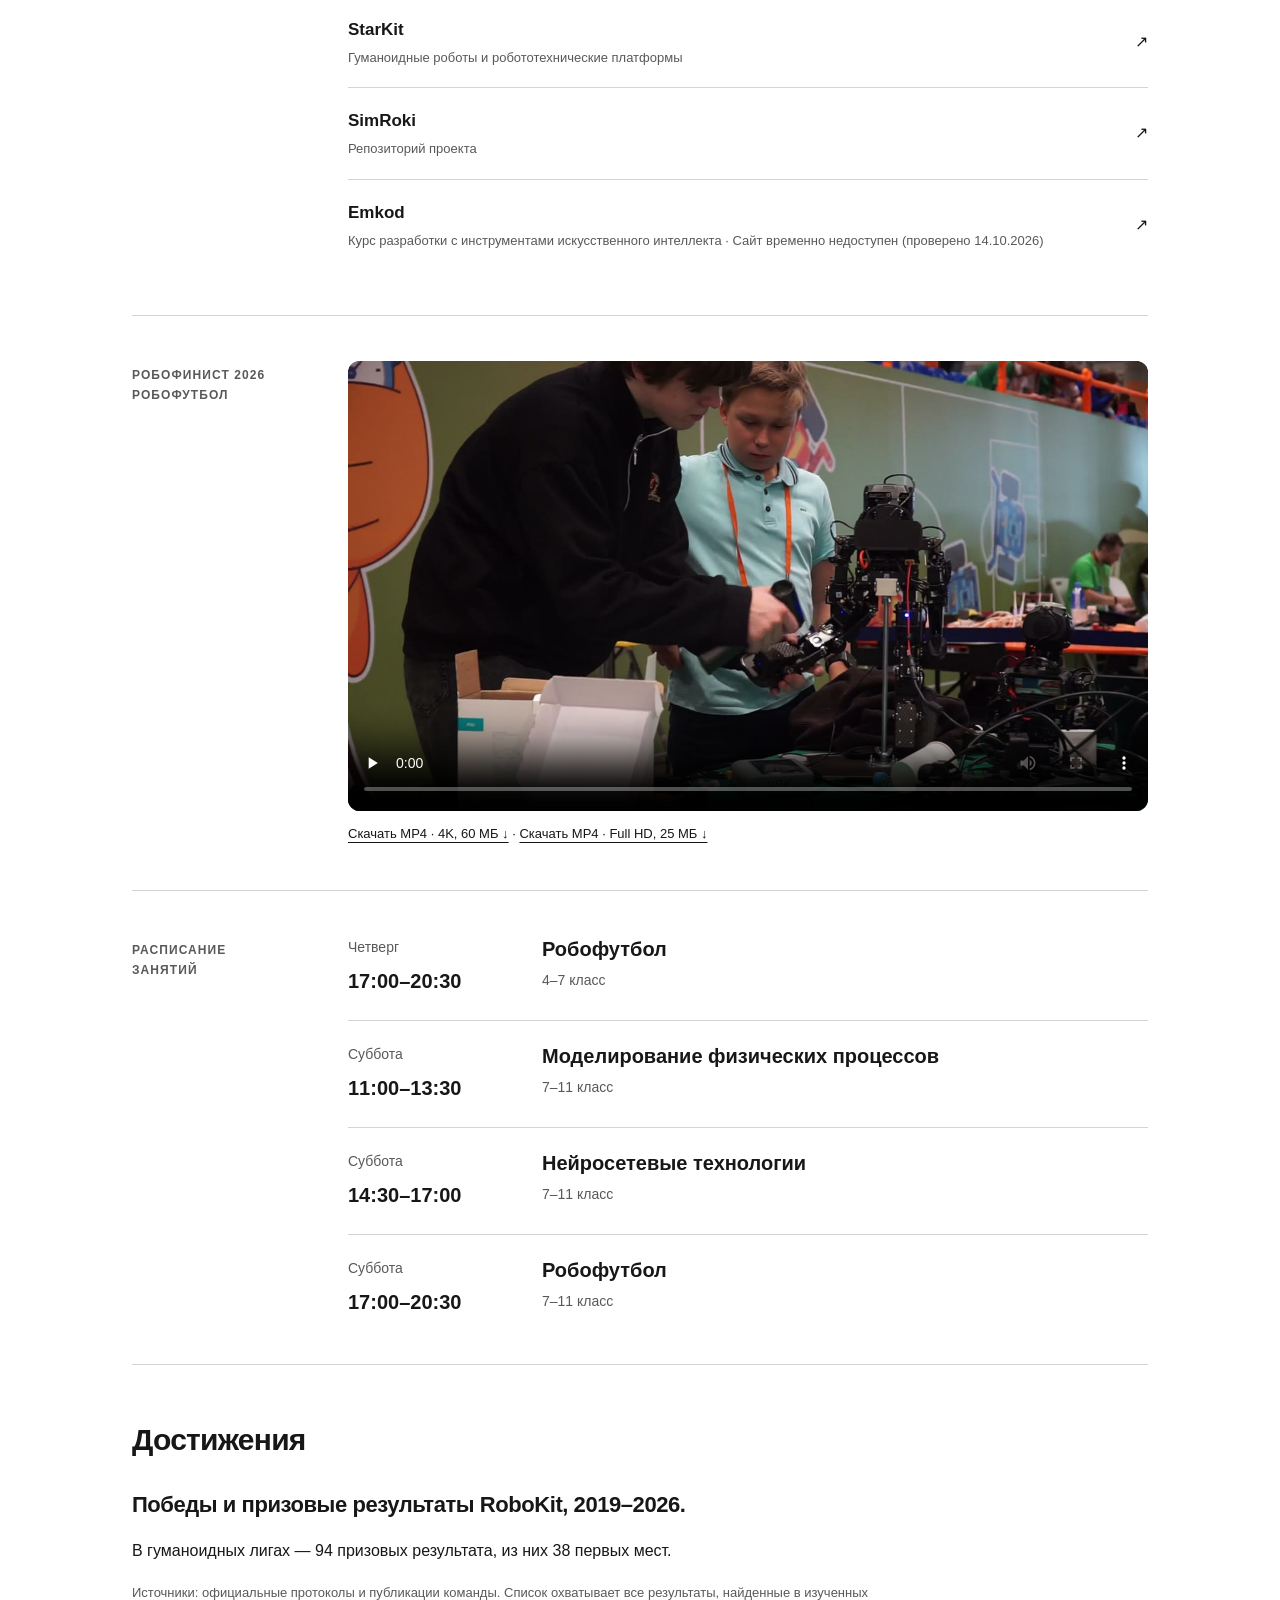
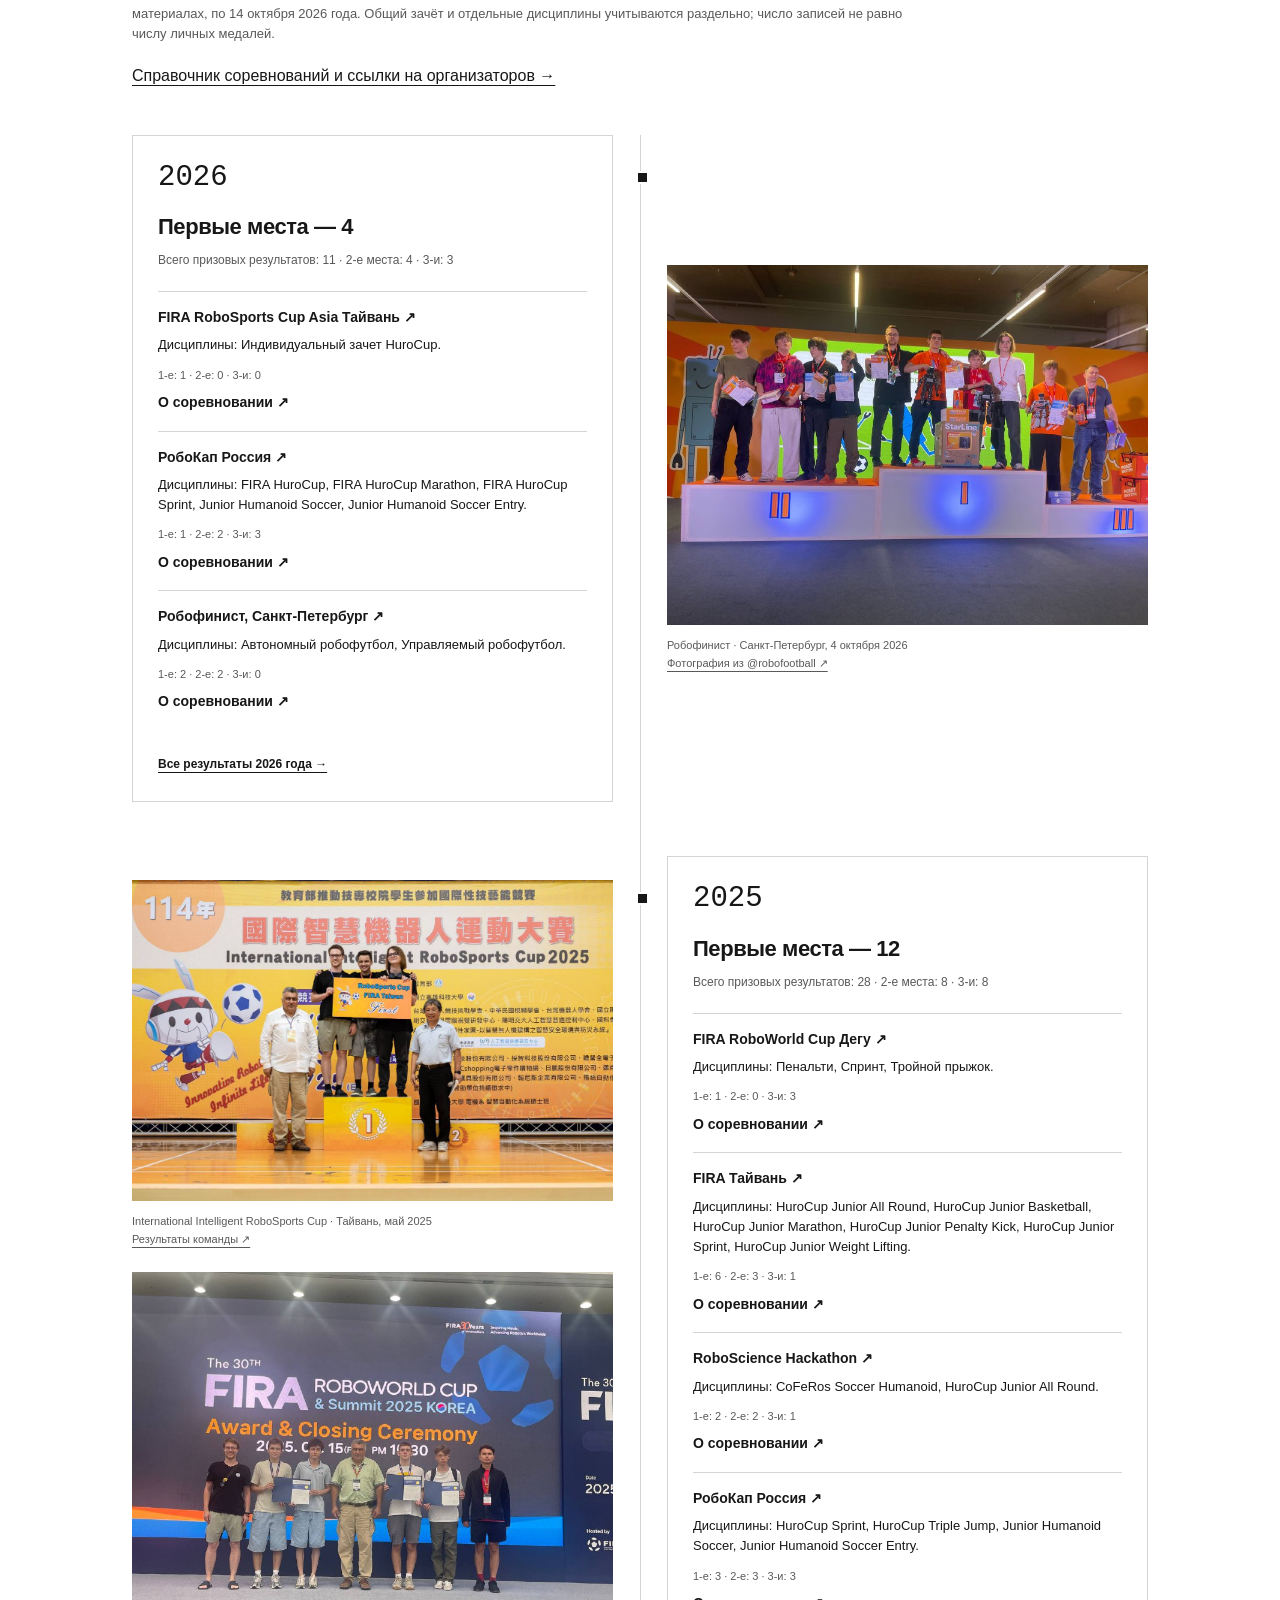
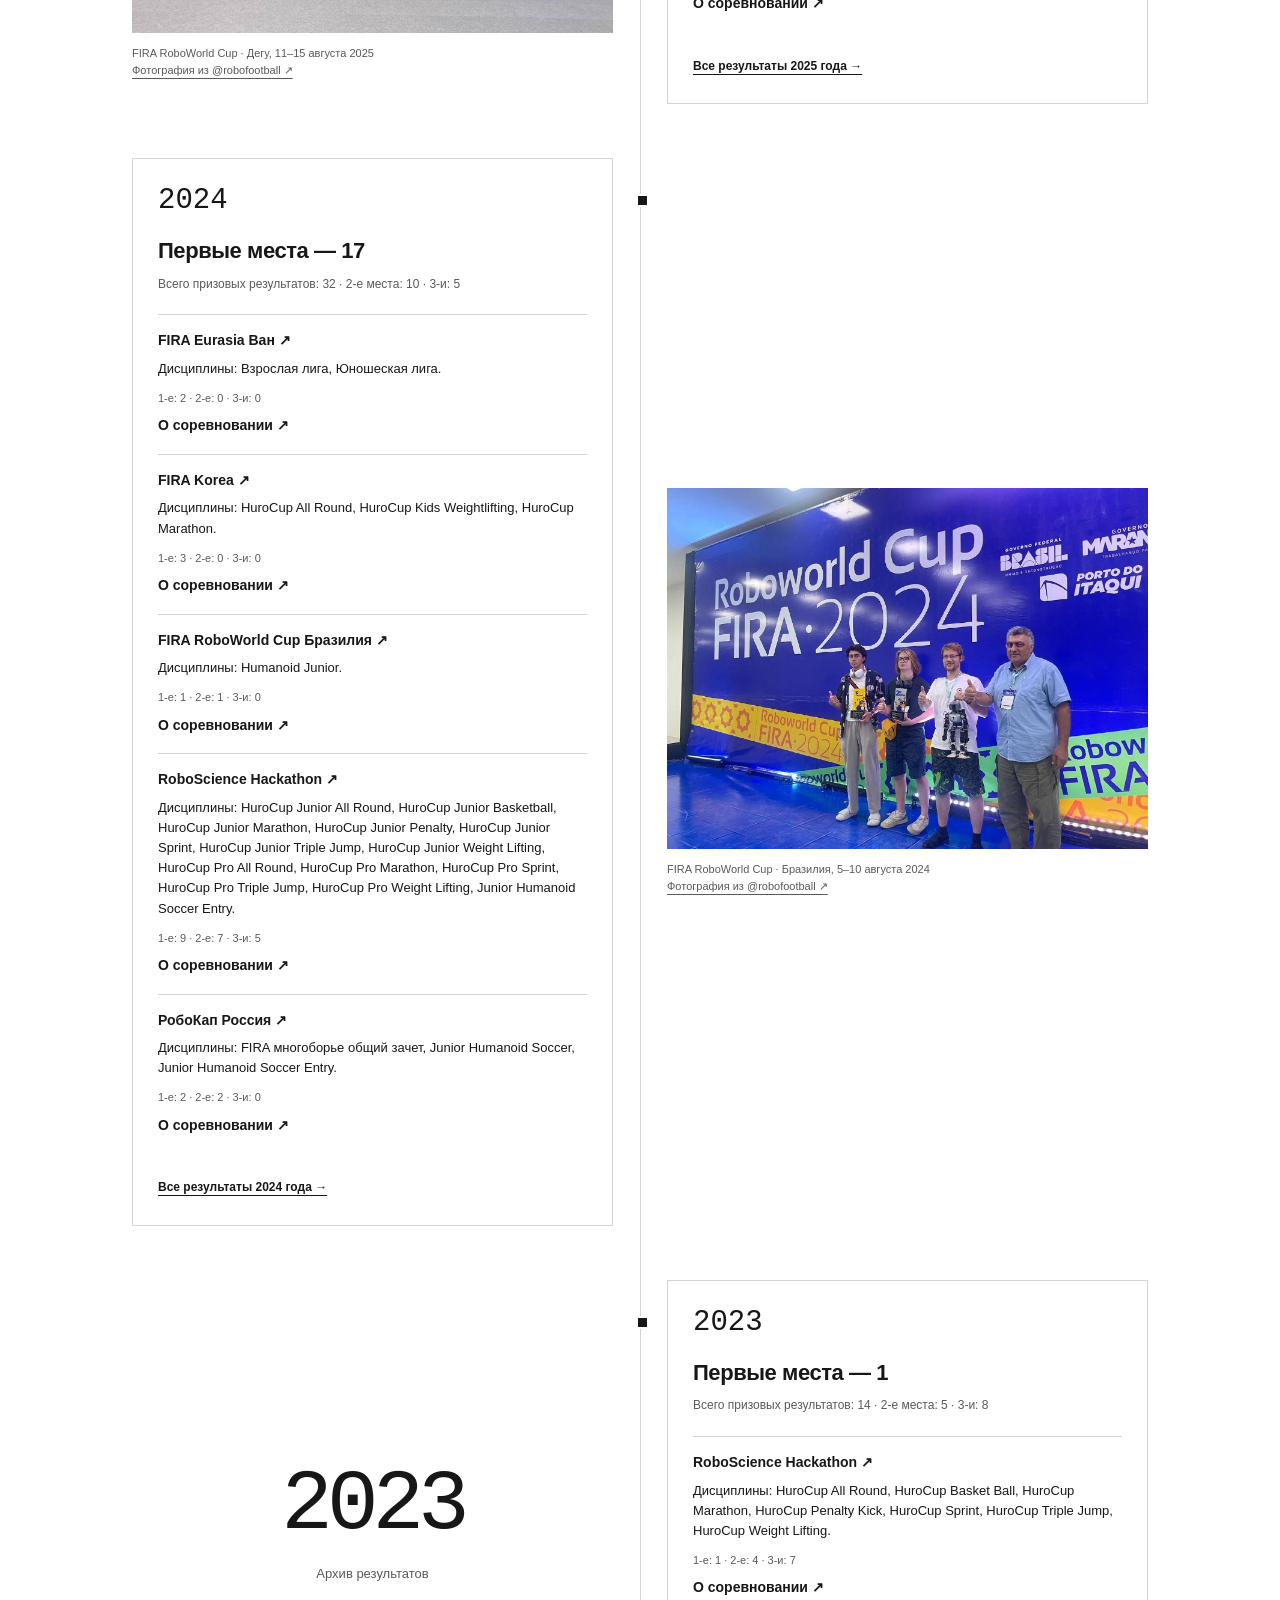
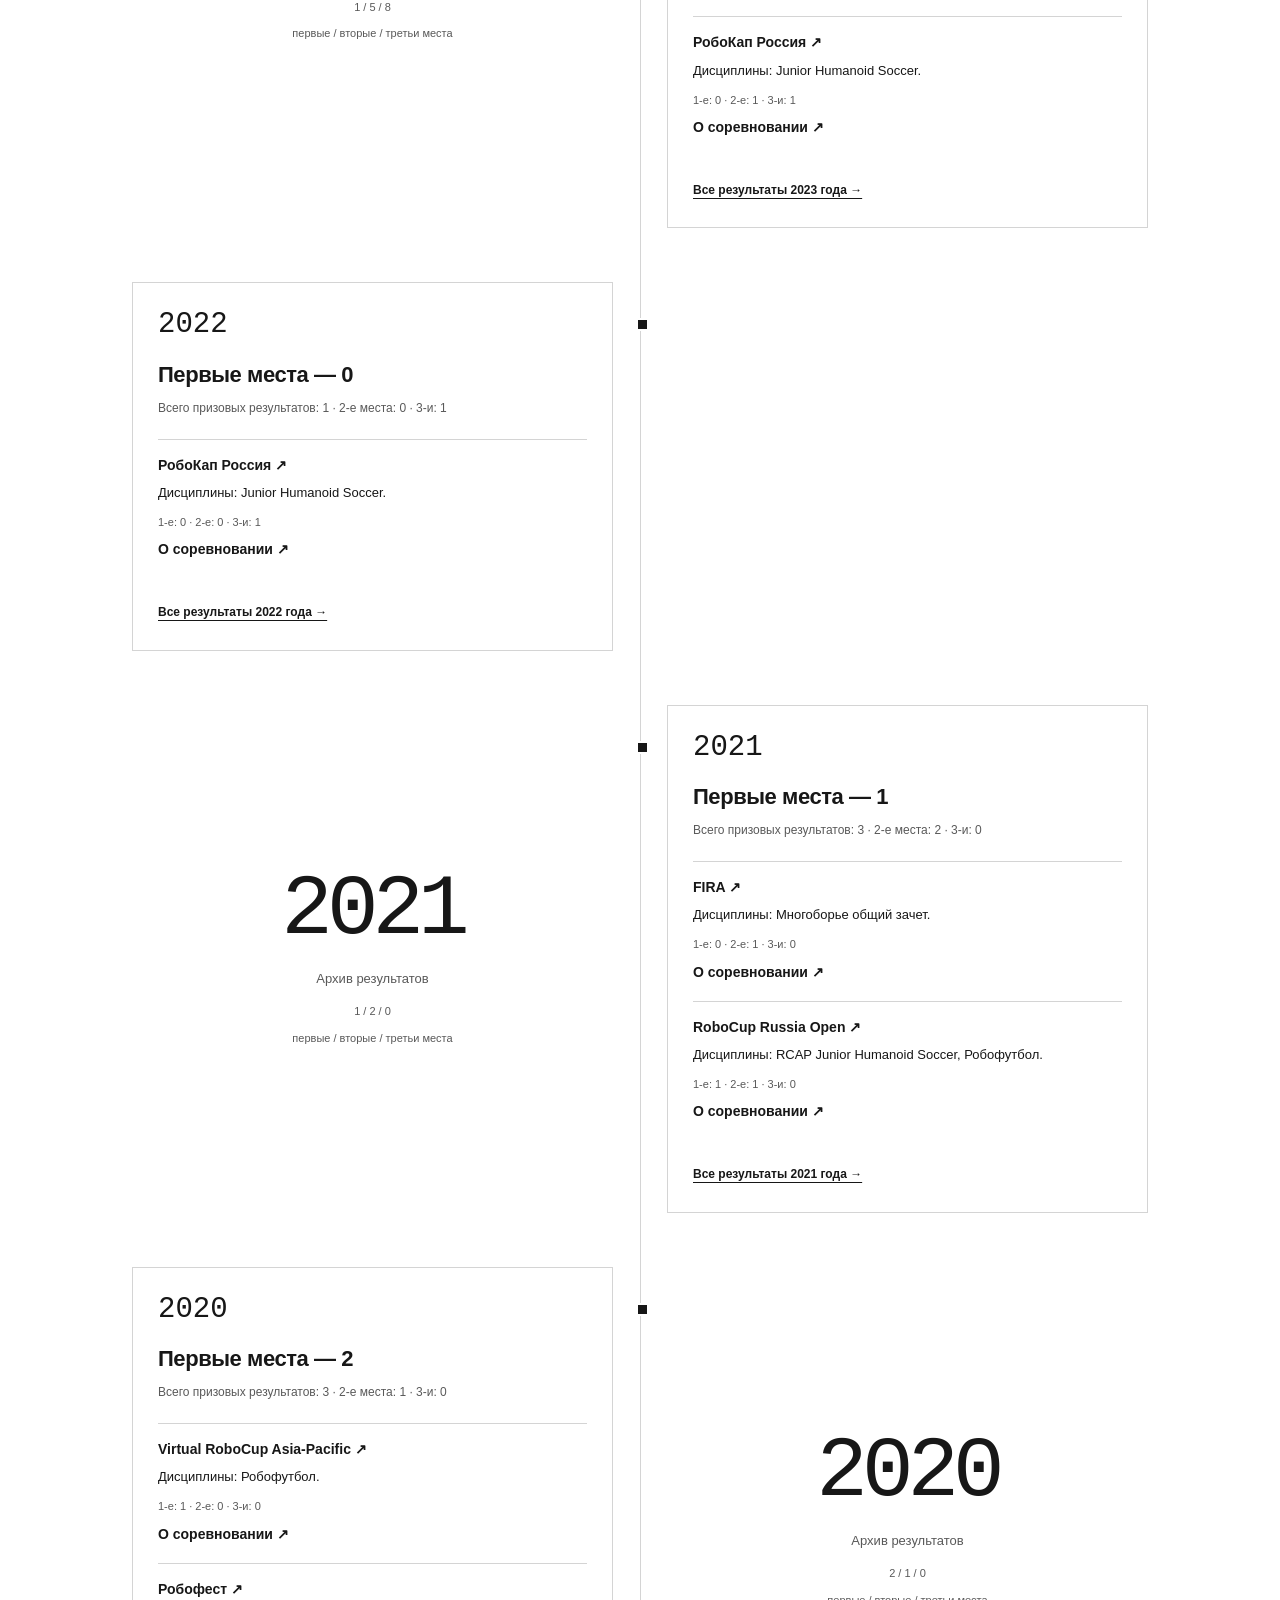
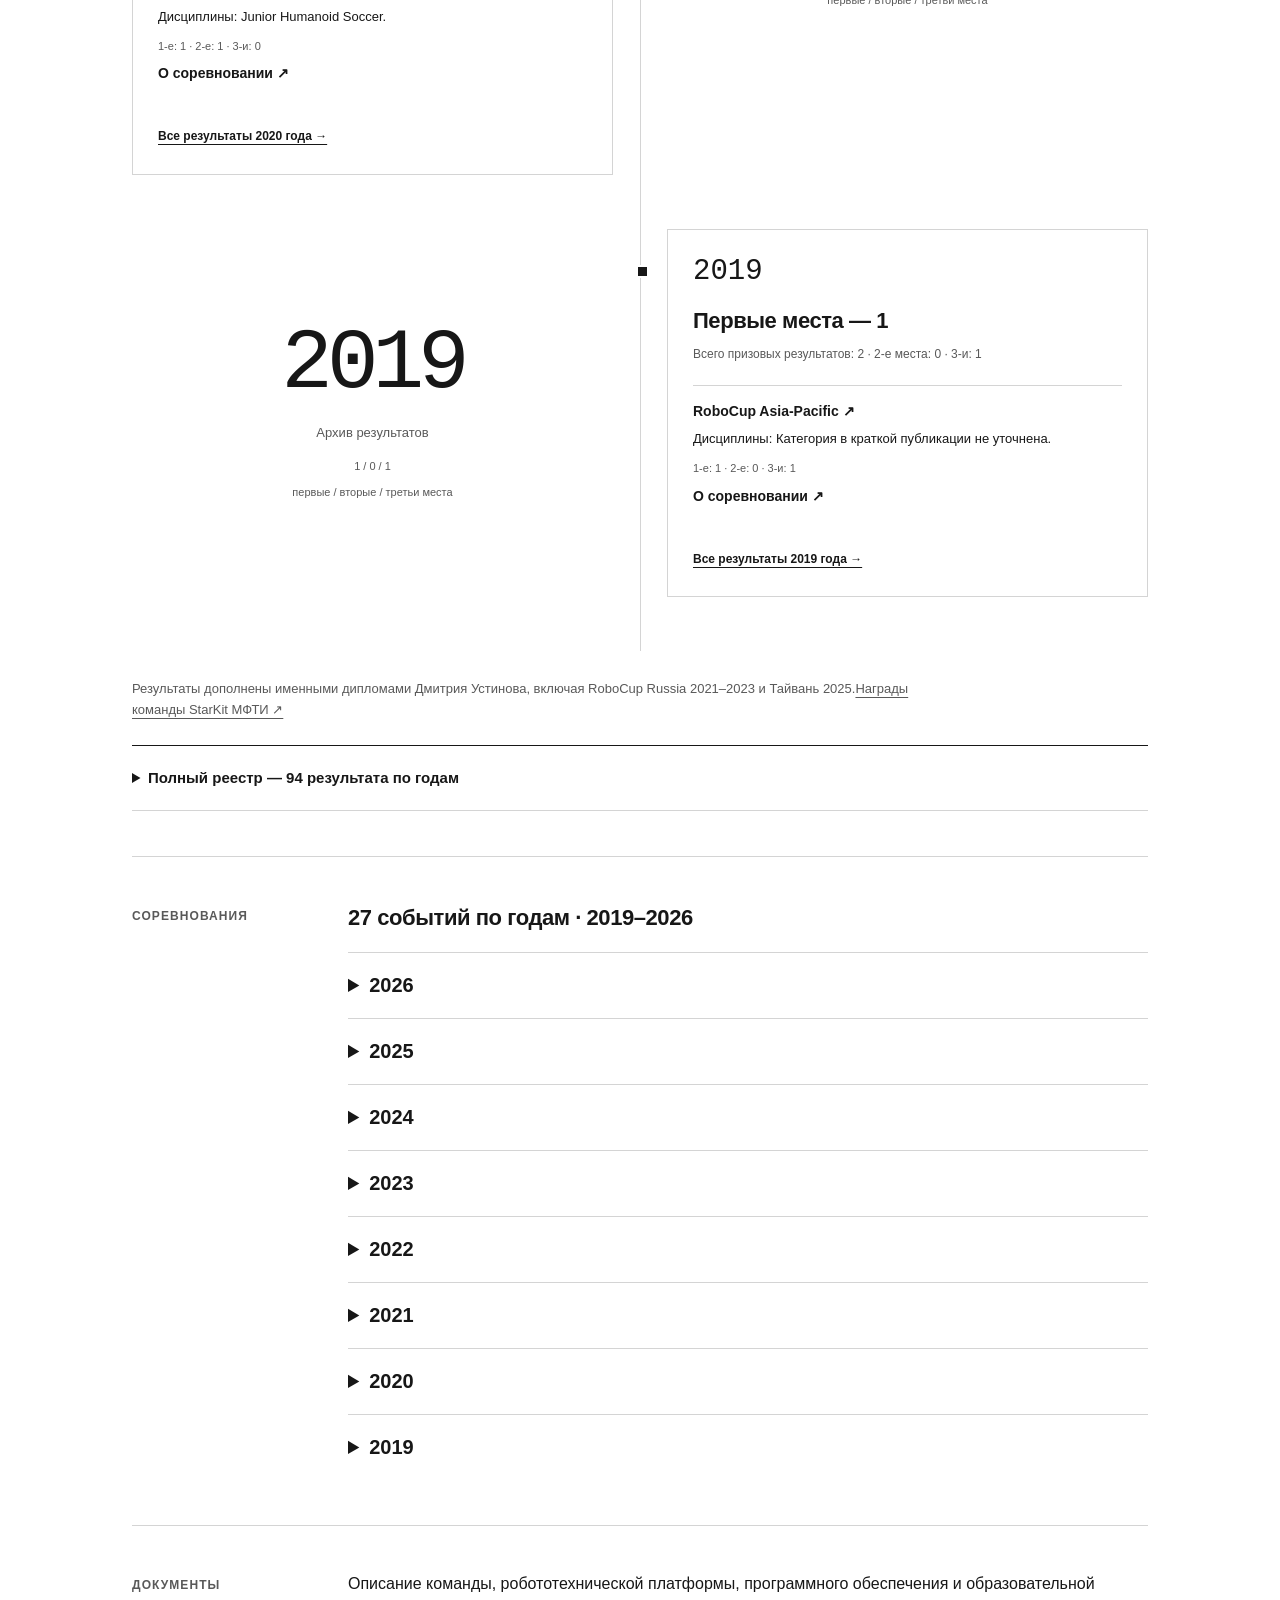
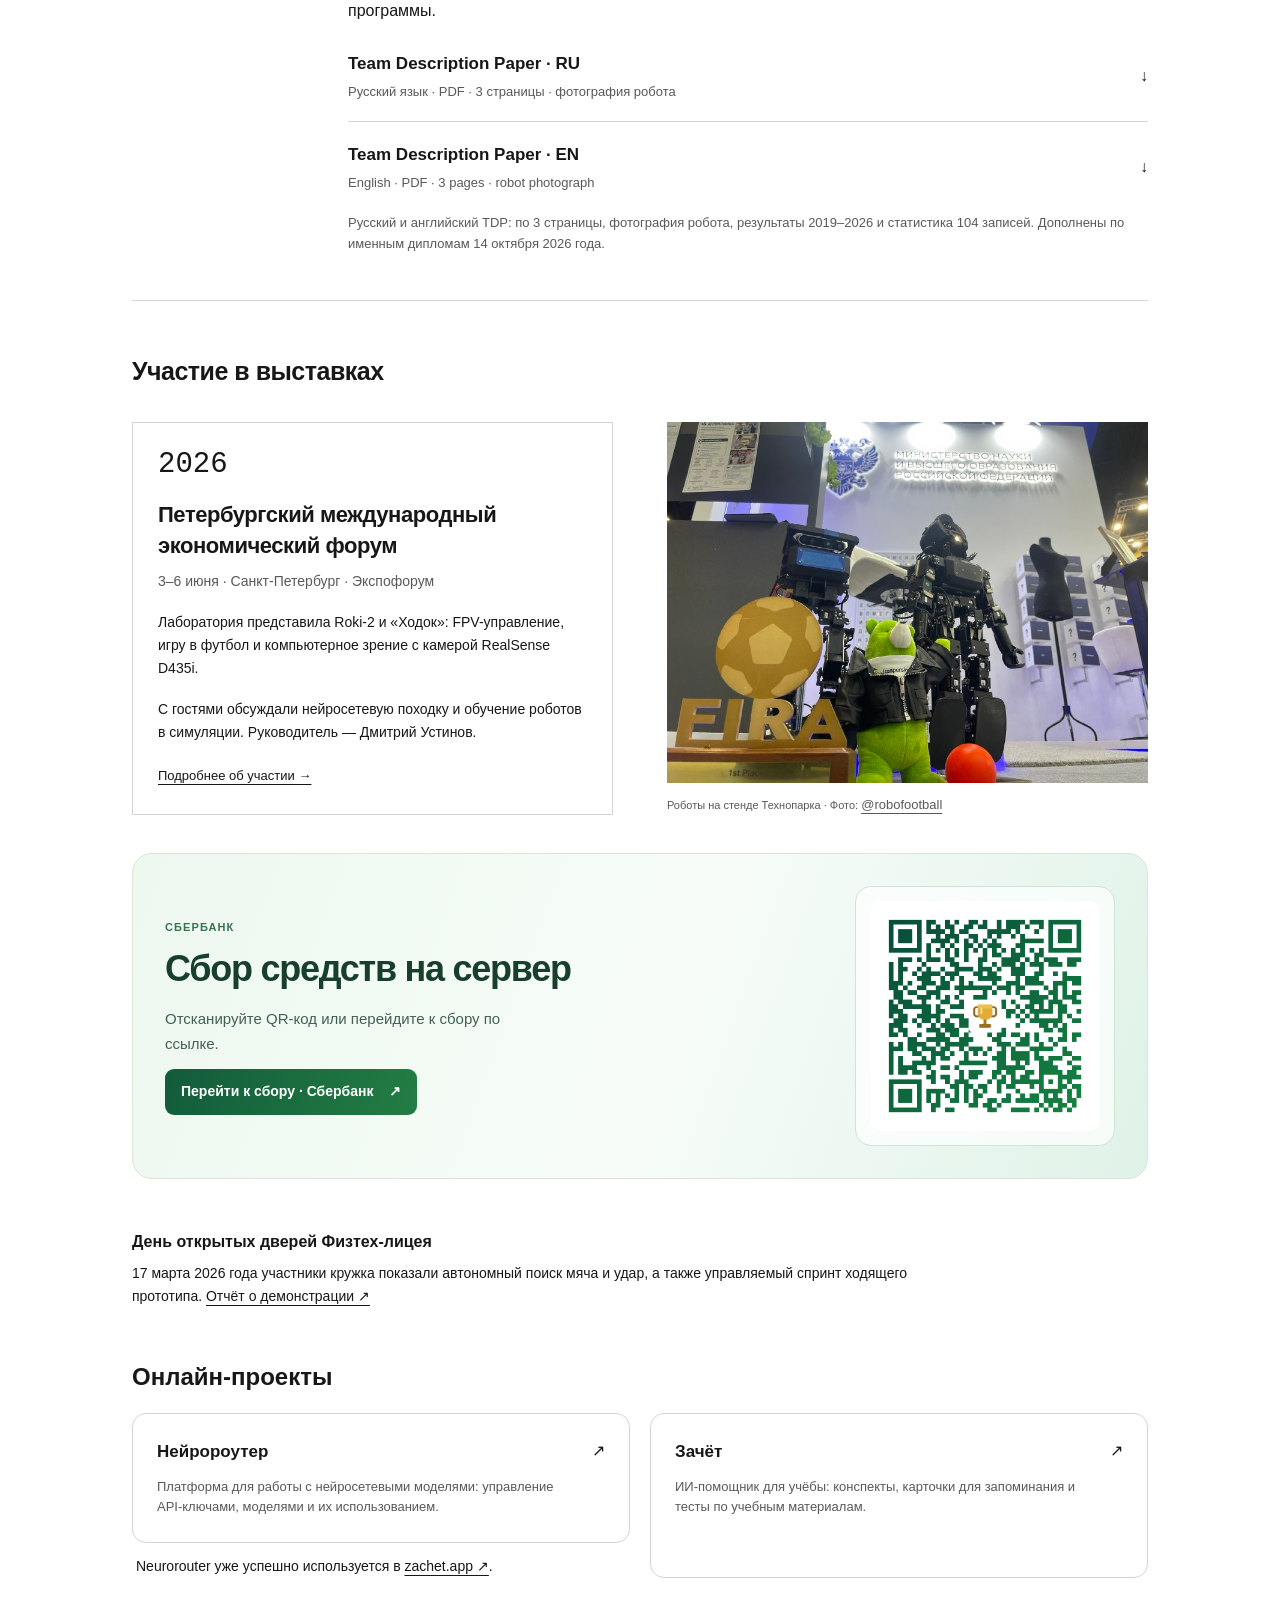
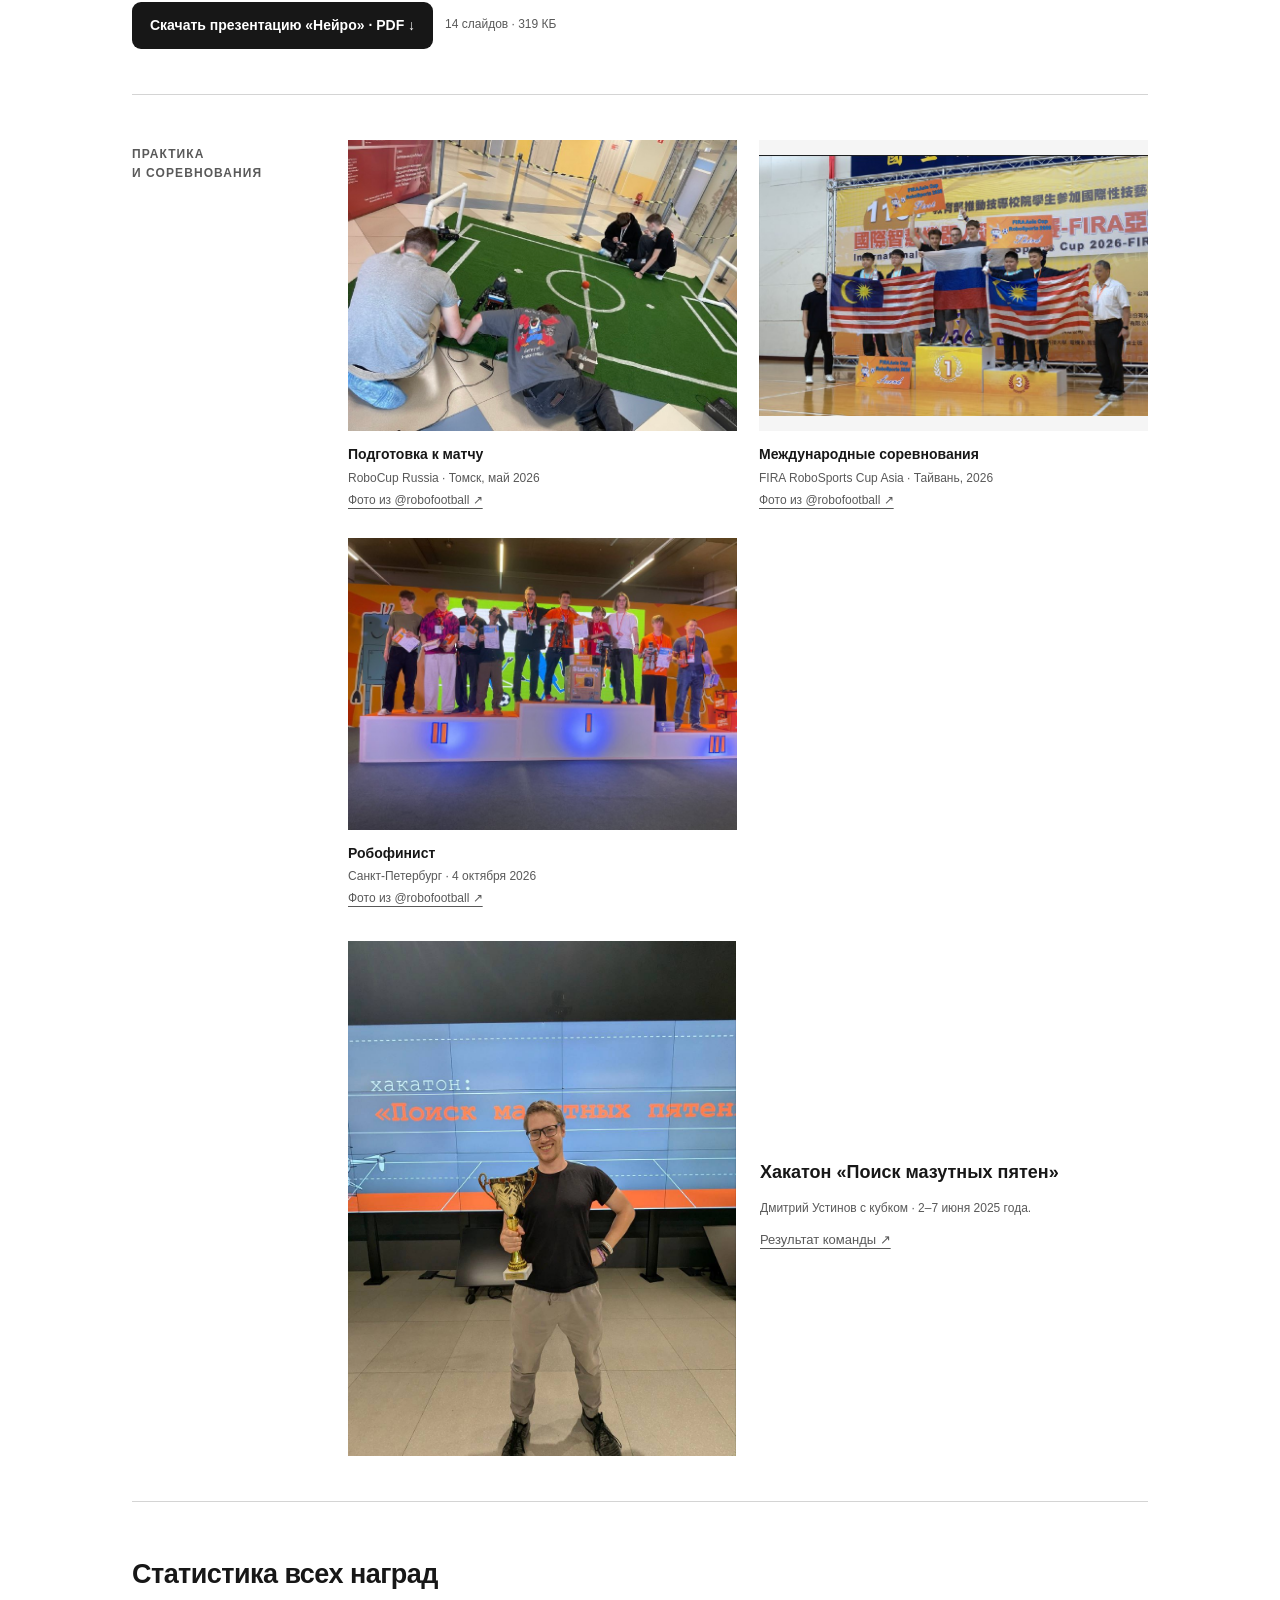
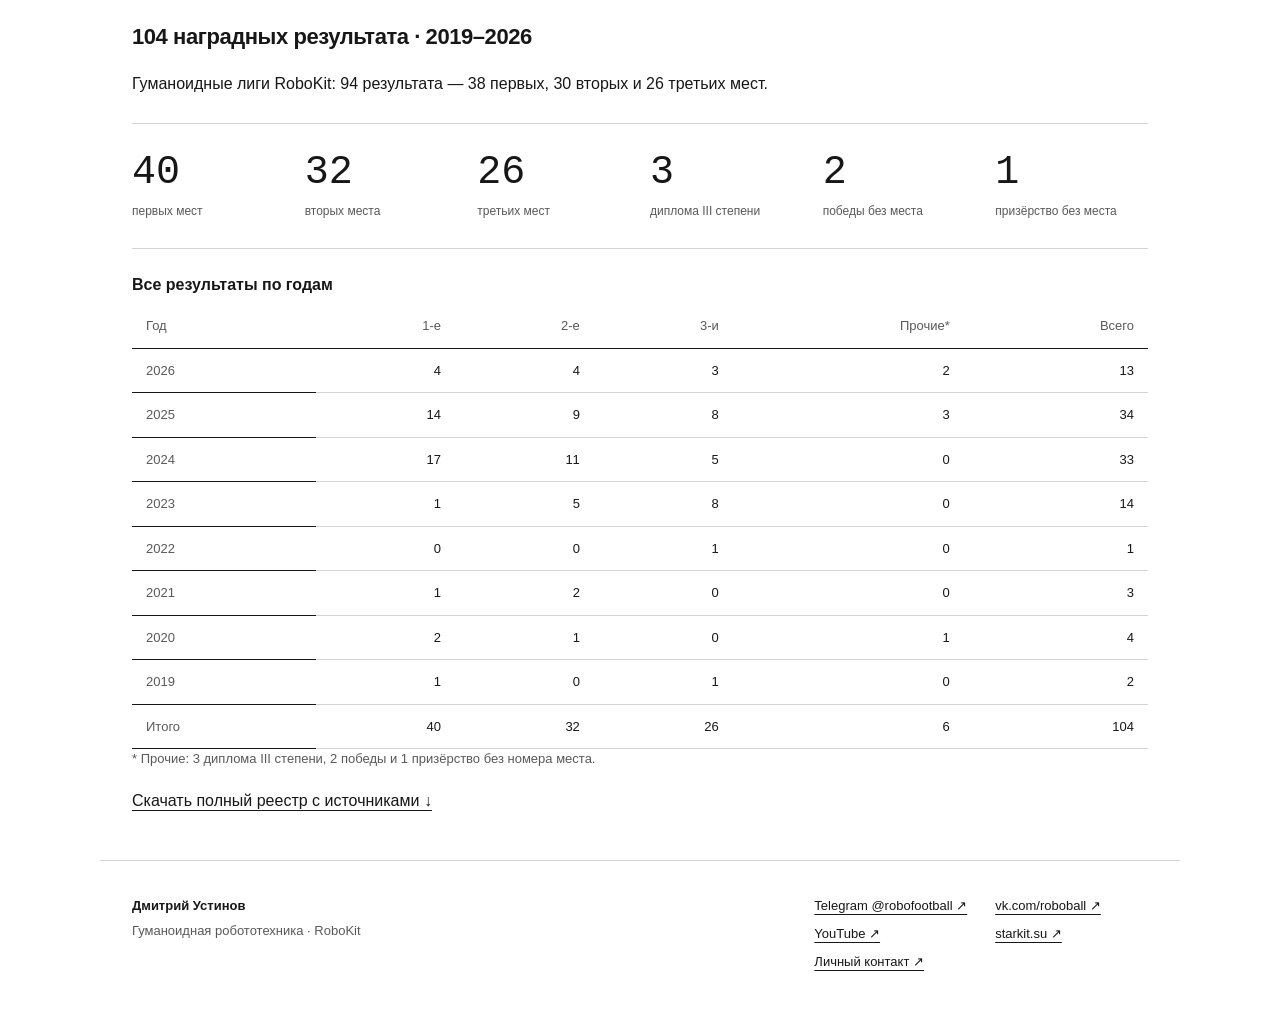
==== commit 1b7bd1ae: "Remove school needs fundraising section" ====
--- a/index.html
+++ b/index.html
@@ -137,19 +137,6 @@
 <h3>День открытых дверей Физтех-лицея</h3>
 <p>17 марта 2026 года участники кружка показали автономный поиск мяча и удар, а также управляемый спринт ходящего прототипа. <a href="https://t.me/robofootball/363">Отчёт о демонстрации ↗</a></p>
 </div>
-<section class="server-fund server-fund-tbank" id="school-fund" aria-labelledby="school-fund-title">
-<div class="server-fund-copy">
-<p class="server-fund-label">Т‑Банк</p>
-<h3 id="school-fund-title">Сбор средств на школьные нужды</h3>
-<p>Отсканируйте QR-код или перейдите к сбору по ссылке.</p>
-<a class="server-fund-link" href="https://t.tb.ru/pm_short/7IEousws8s" target="_blank" rel="noopener noreferrer">Перейти к сбору · Т‑Банк <span aria-hidden="true">↗</span></a>
-</div>
-<div class="server-fund-bank">
-<a class="server-fund-qr-link" href="https://t.tb.ru/pm_short/7IEousws8s" target="_blank" rel="noopener noreferrer" aria-label="Сбор средств на школьные нужды — Т‑Банк">
-<img src="assets/server-fund-tbank-qr.png" width="1080" height="1080" loading="lazy" alt="QR-код с кубком: сбор средств на школьные нужды — Т‑Банк">
-</a>
-</div>
-</section>
 <section class="featured-projects" id="online-projects" aria-labelledby="online-projects-title">
 <h3 id="online-projects-title">Онлайн-проекты</h3>
 <div class="featured-projects-grid">
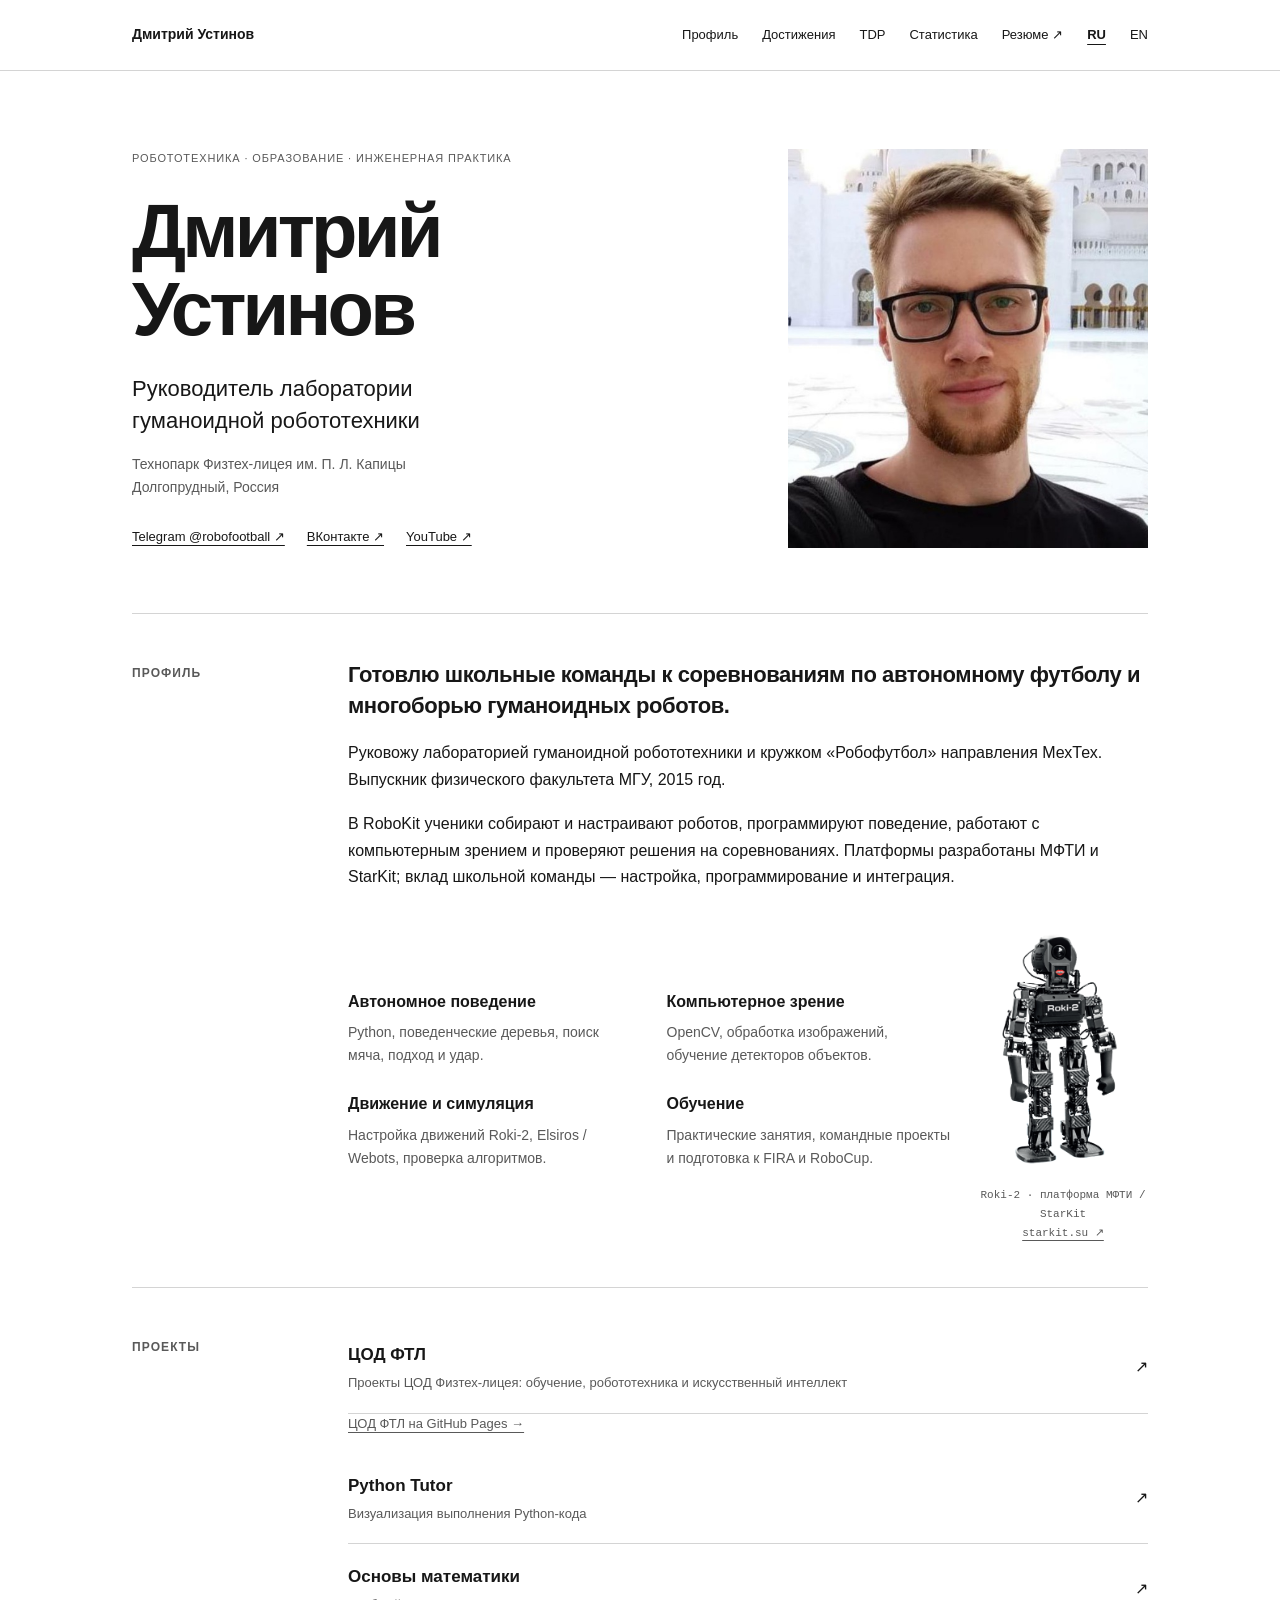
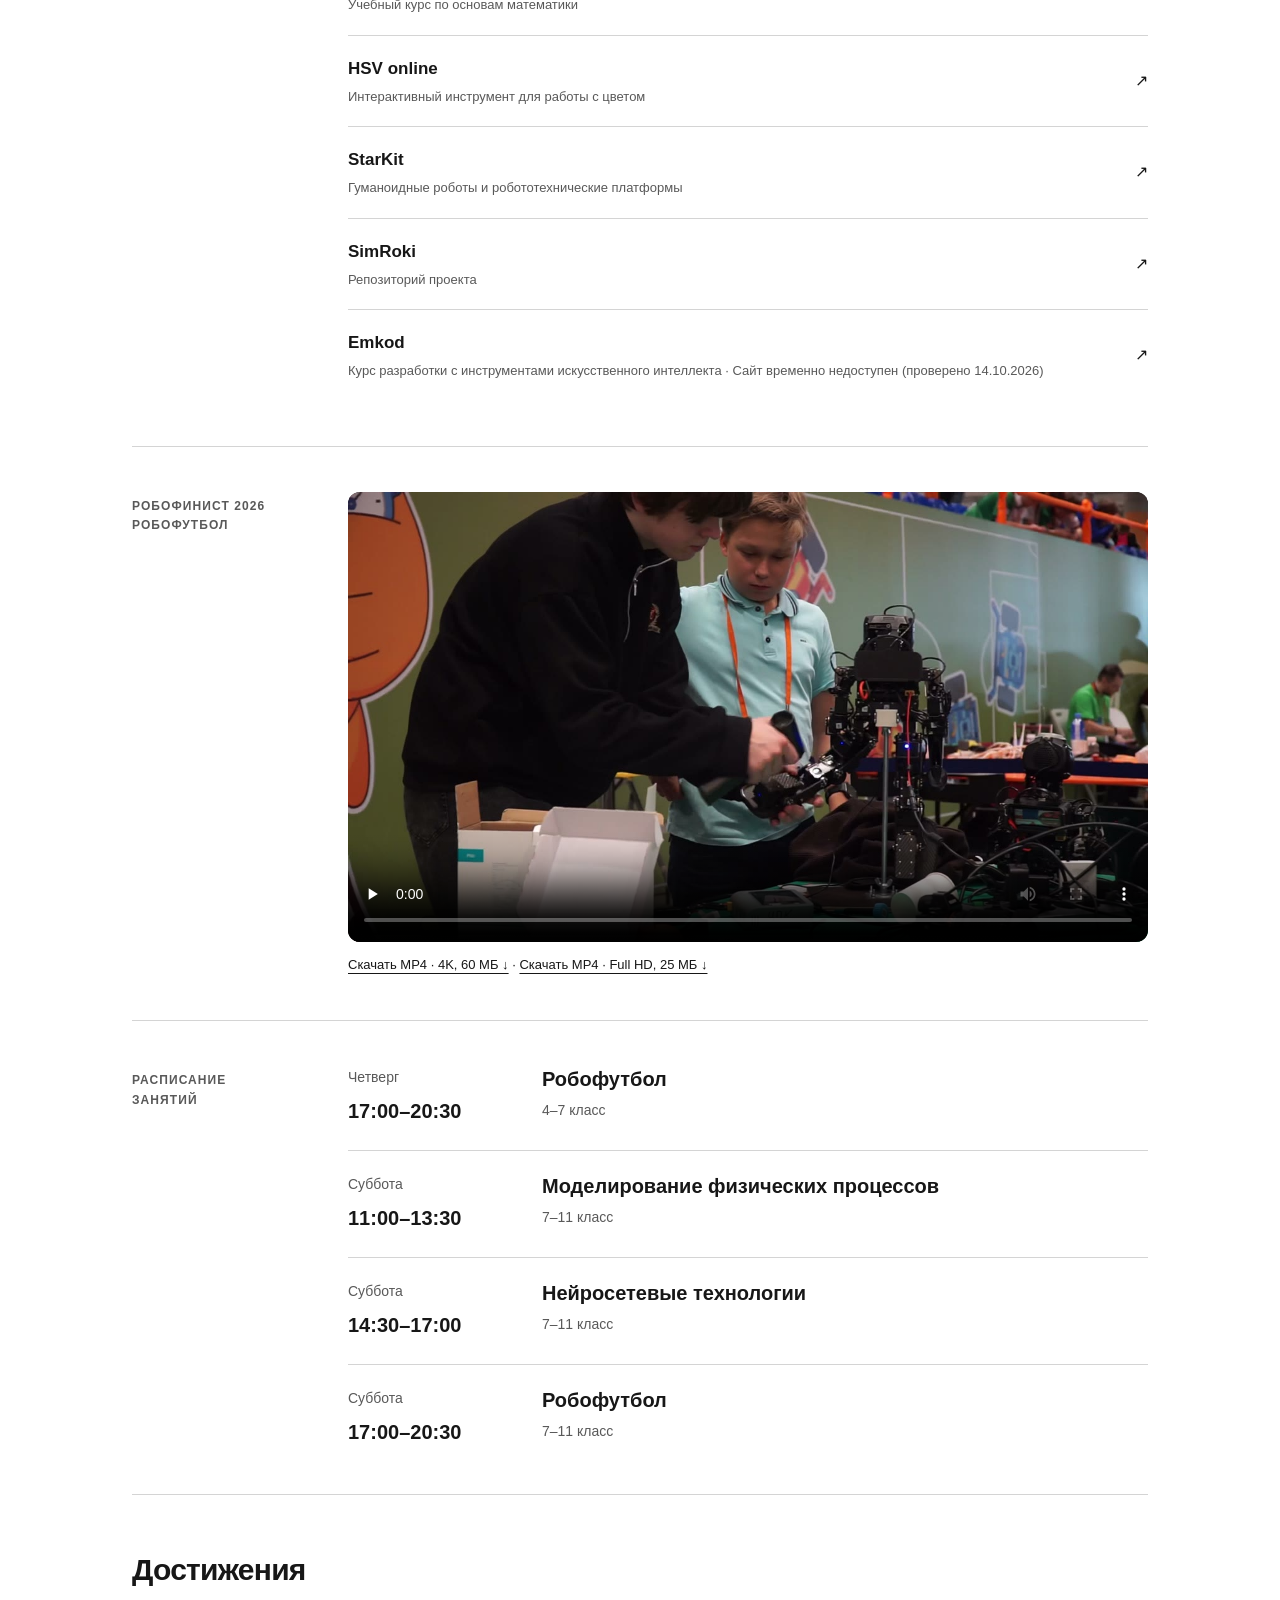
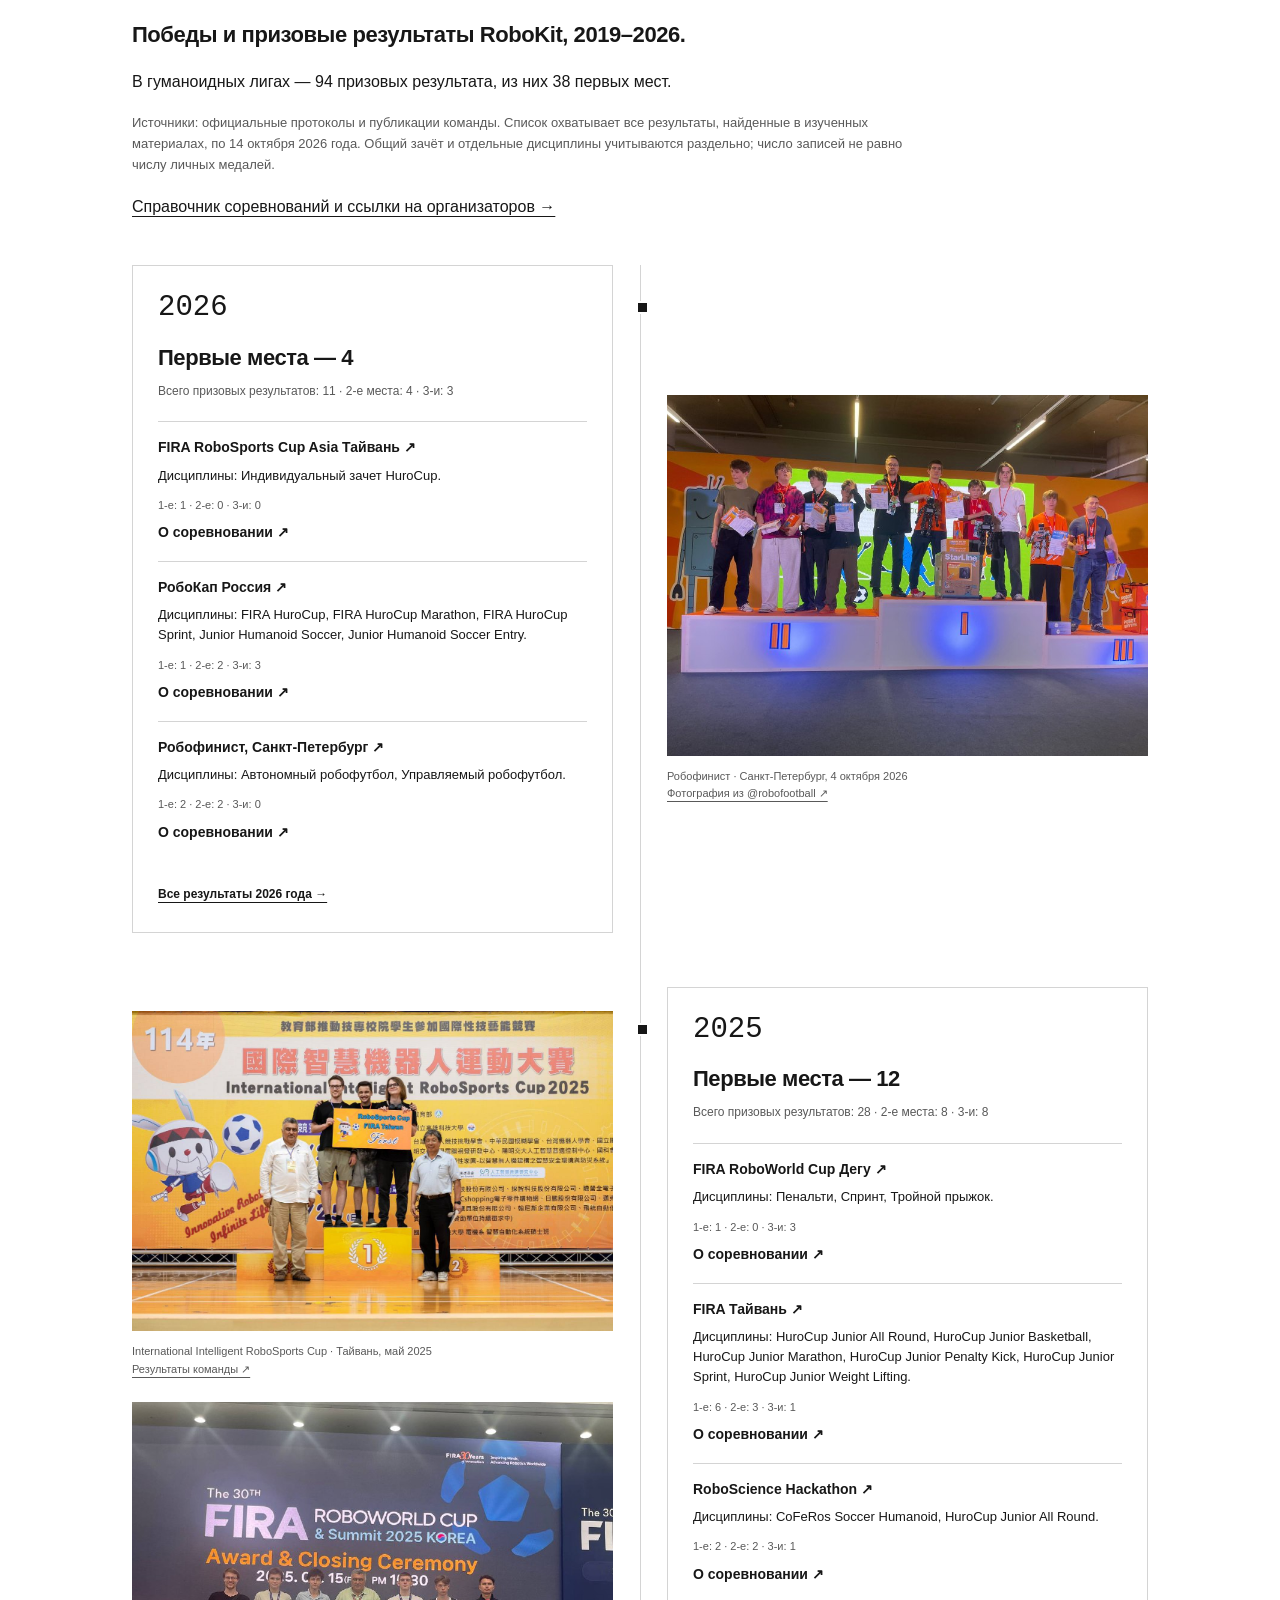
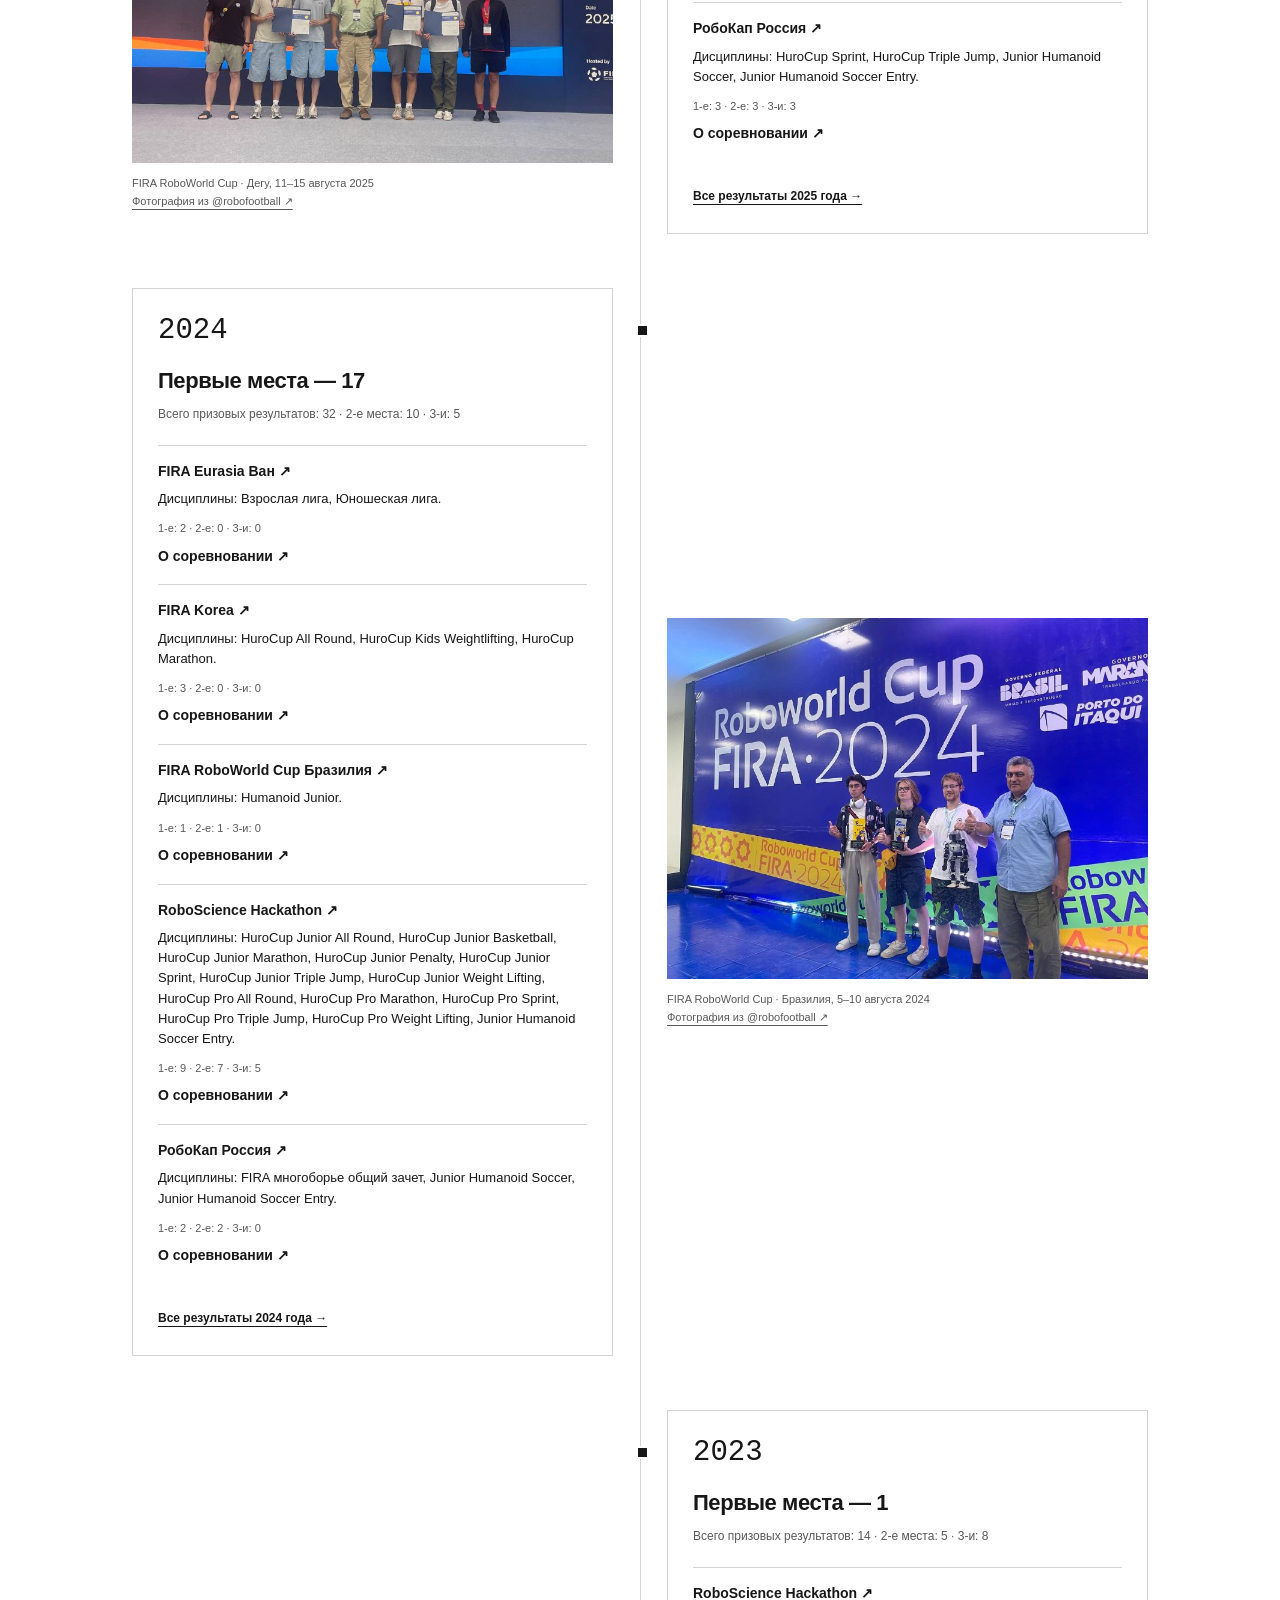
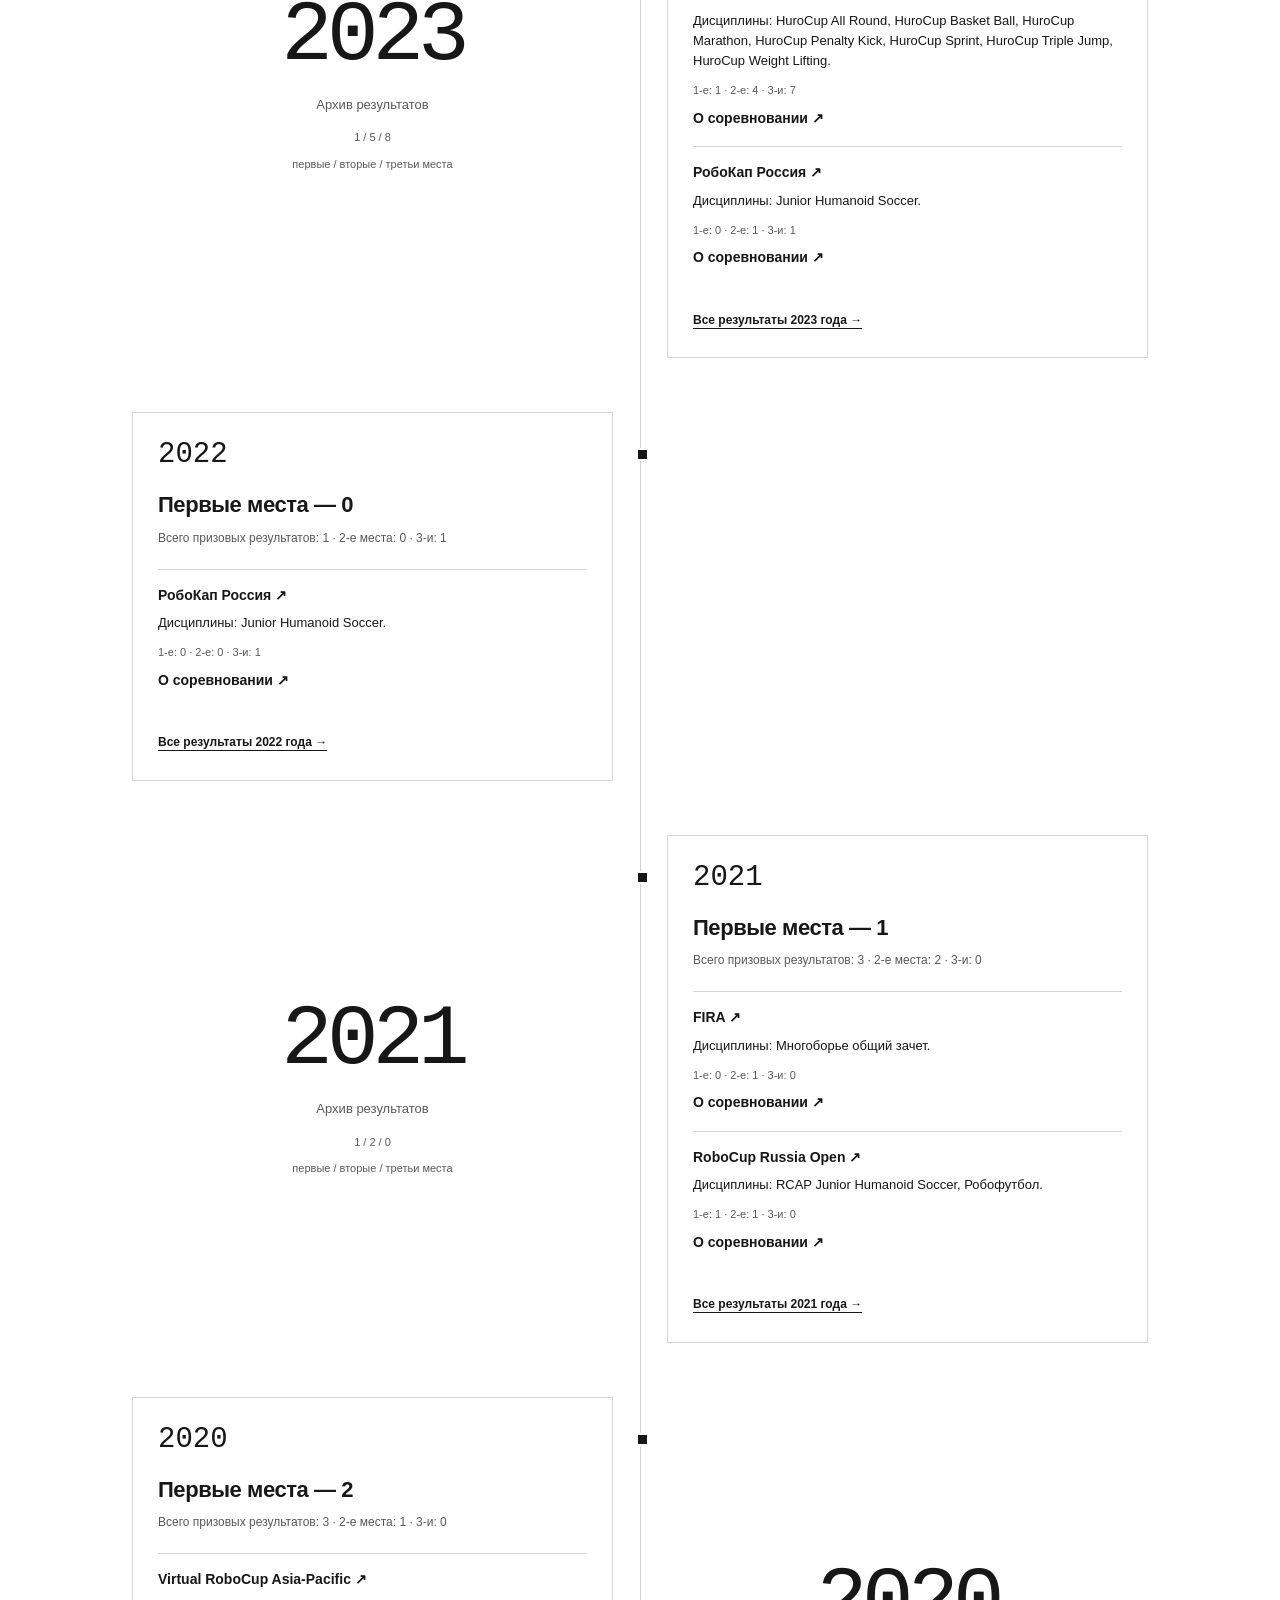
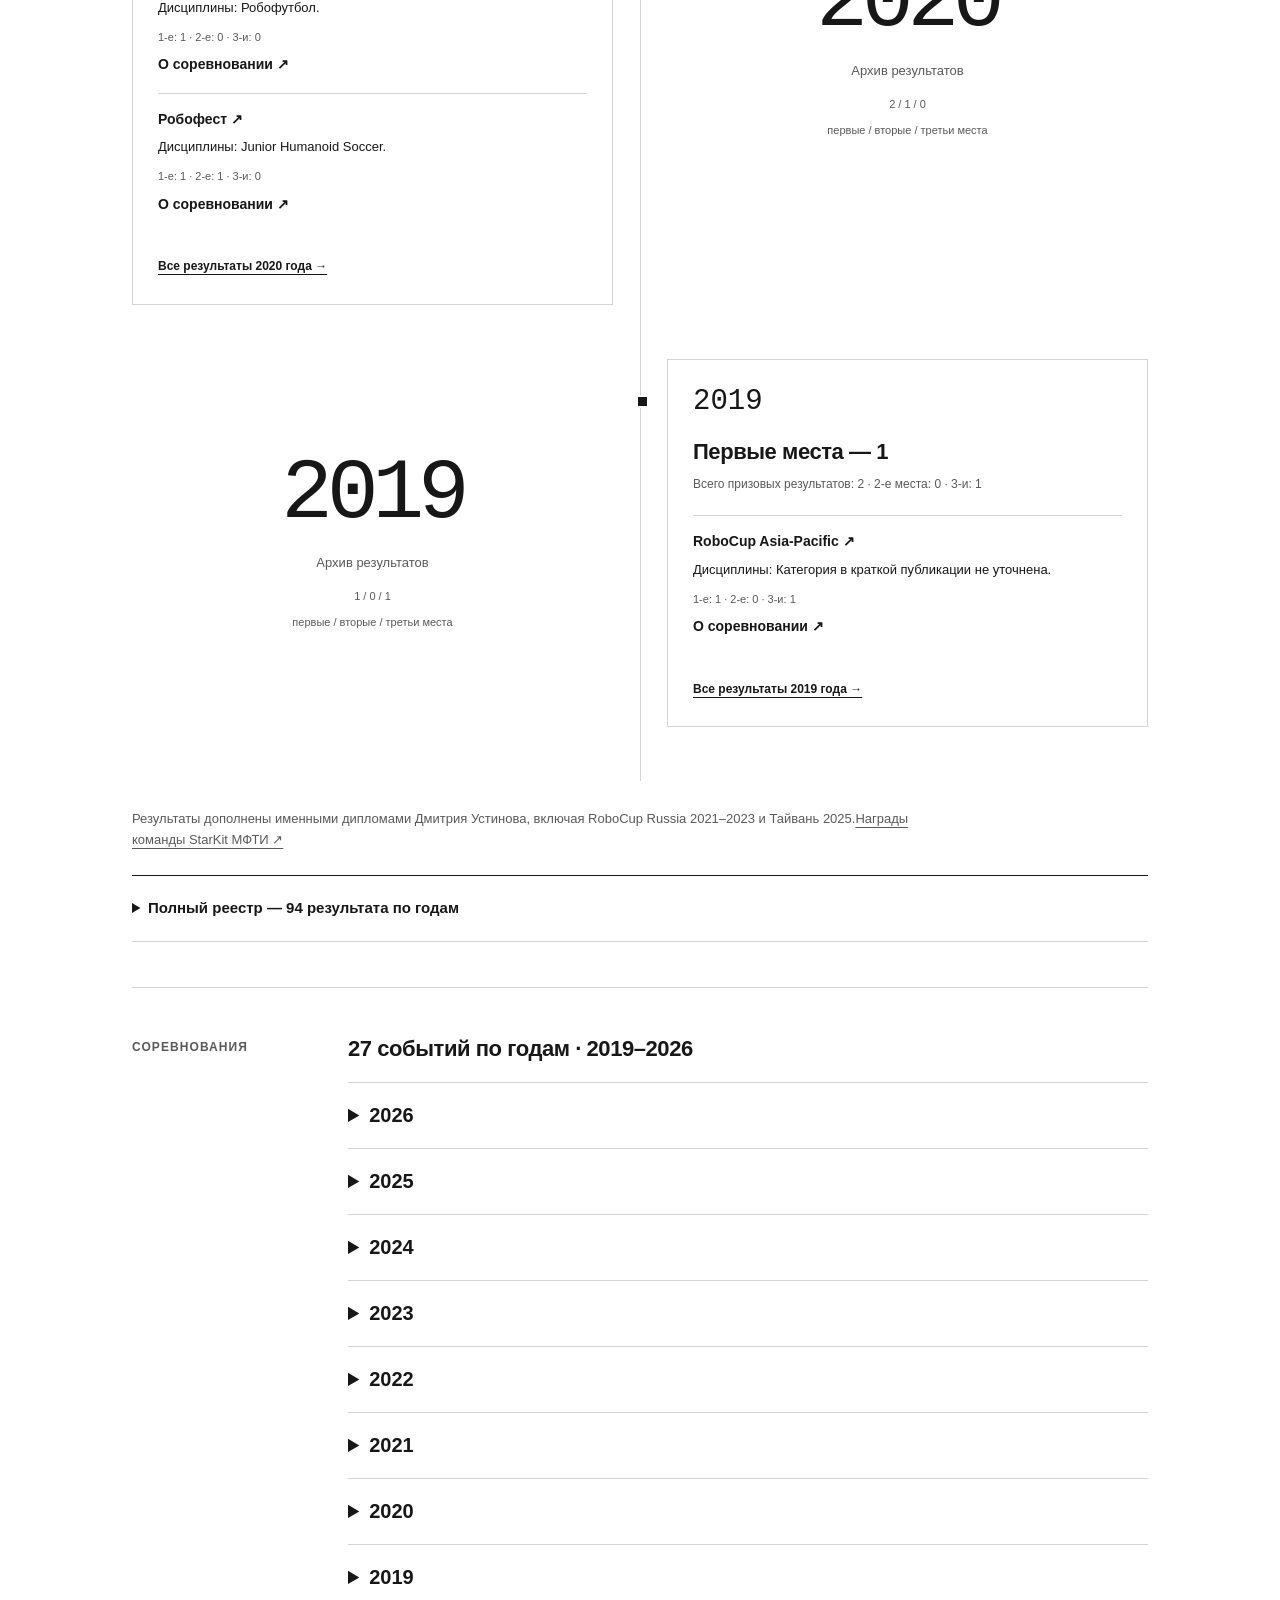
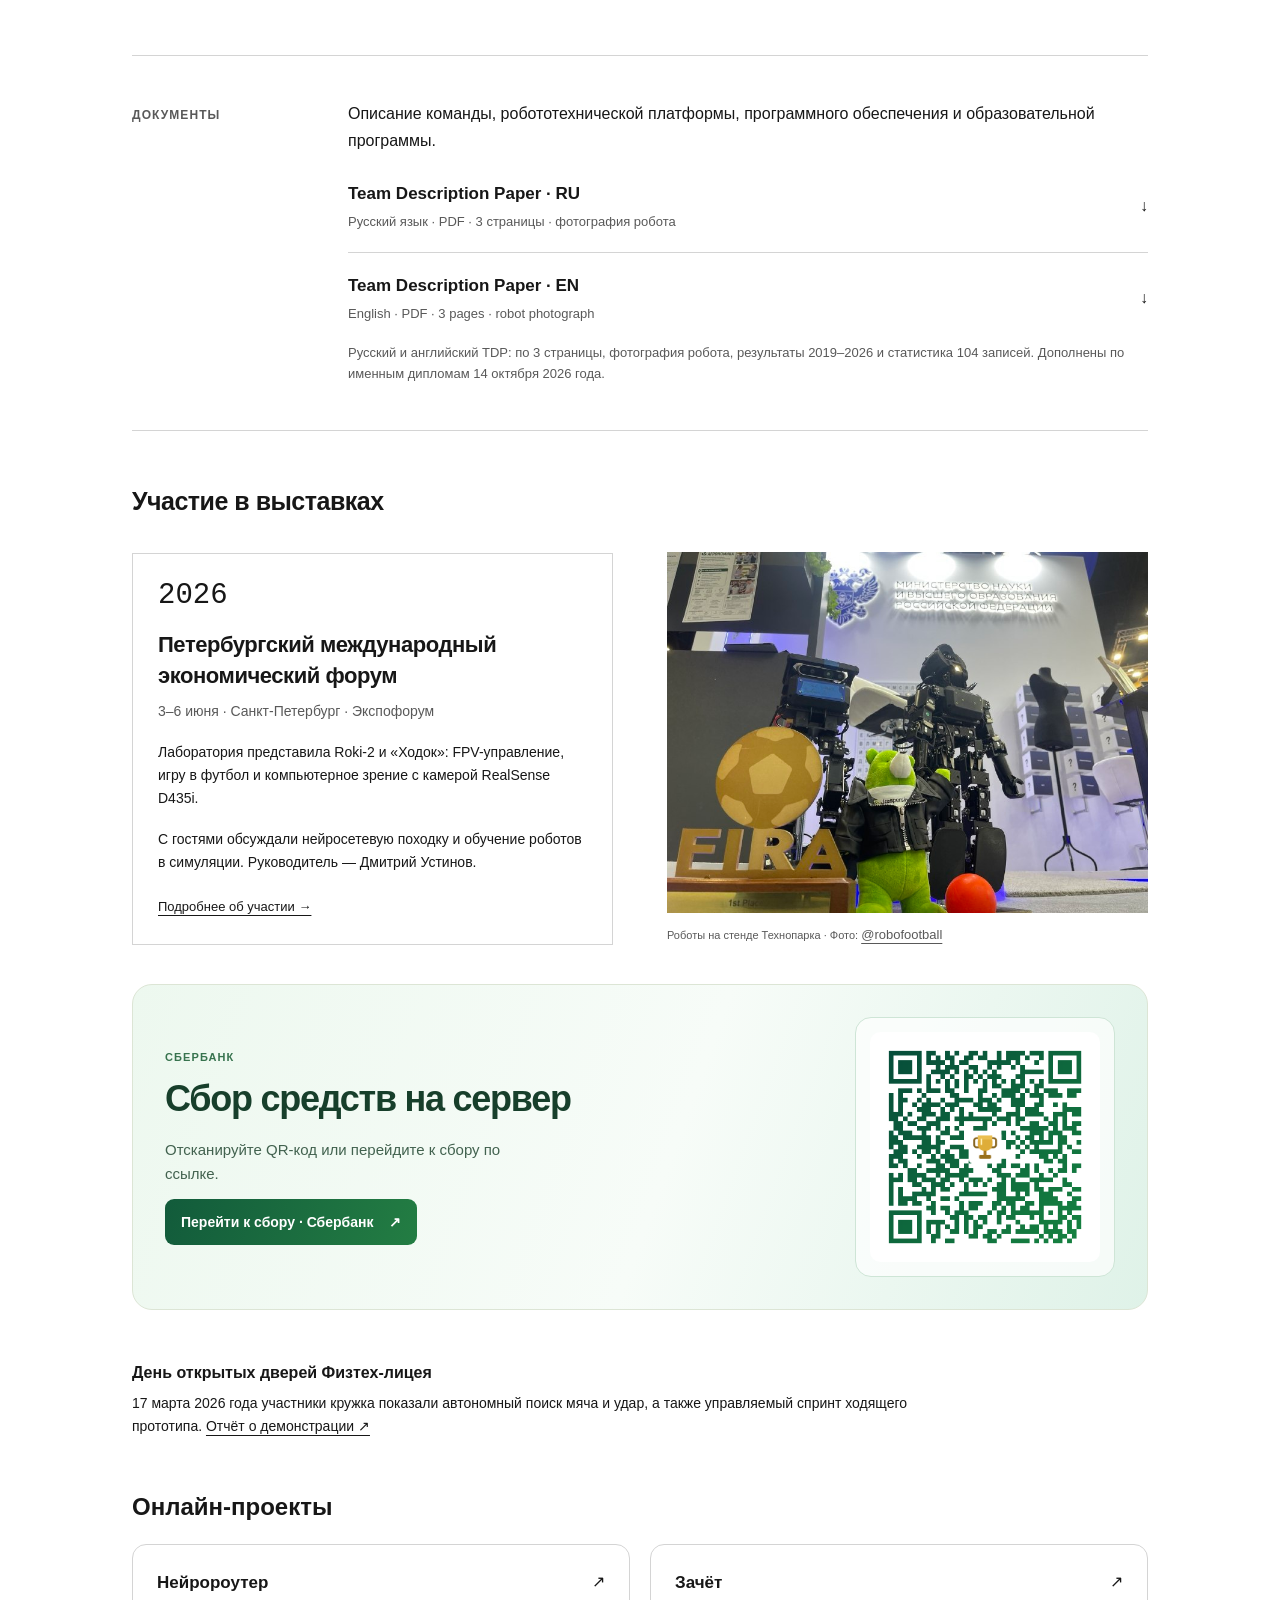
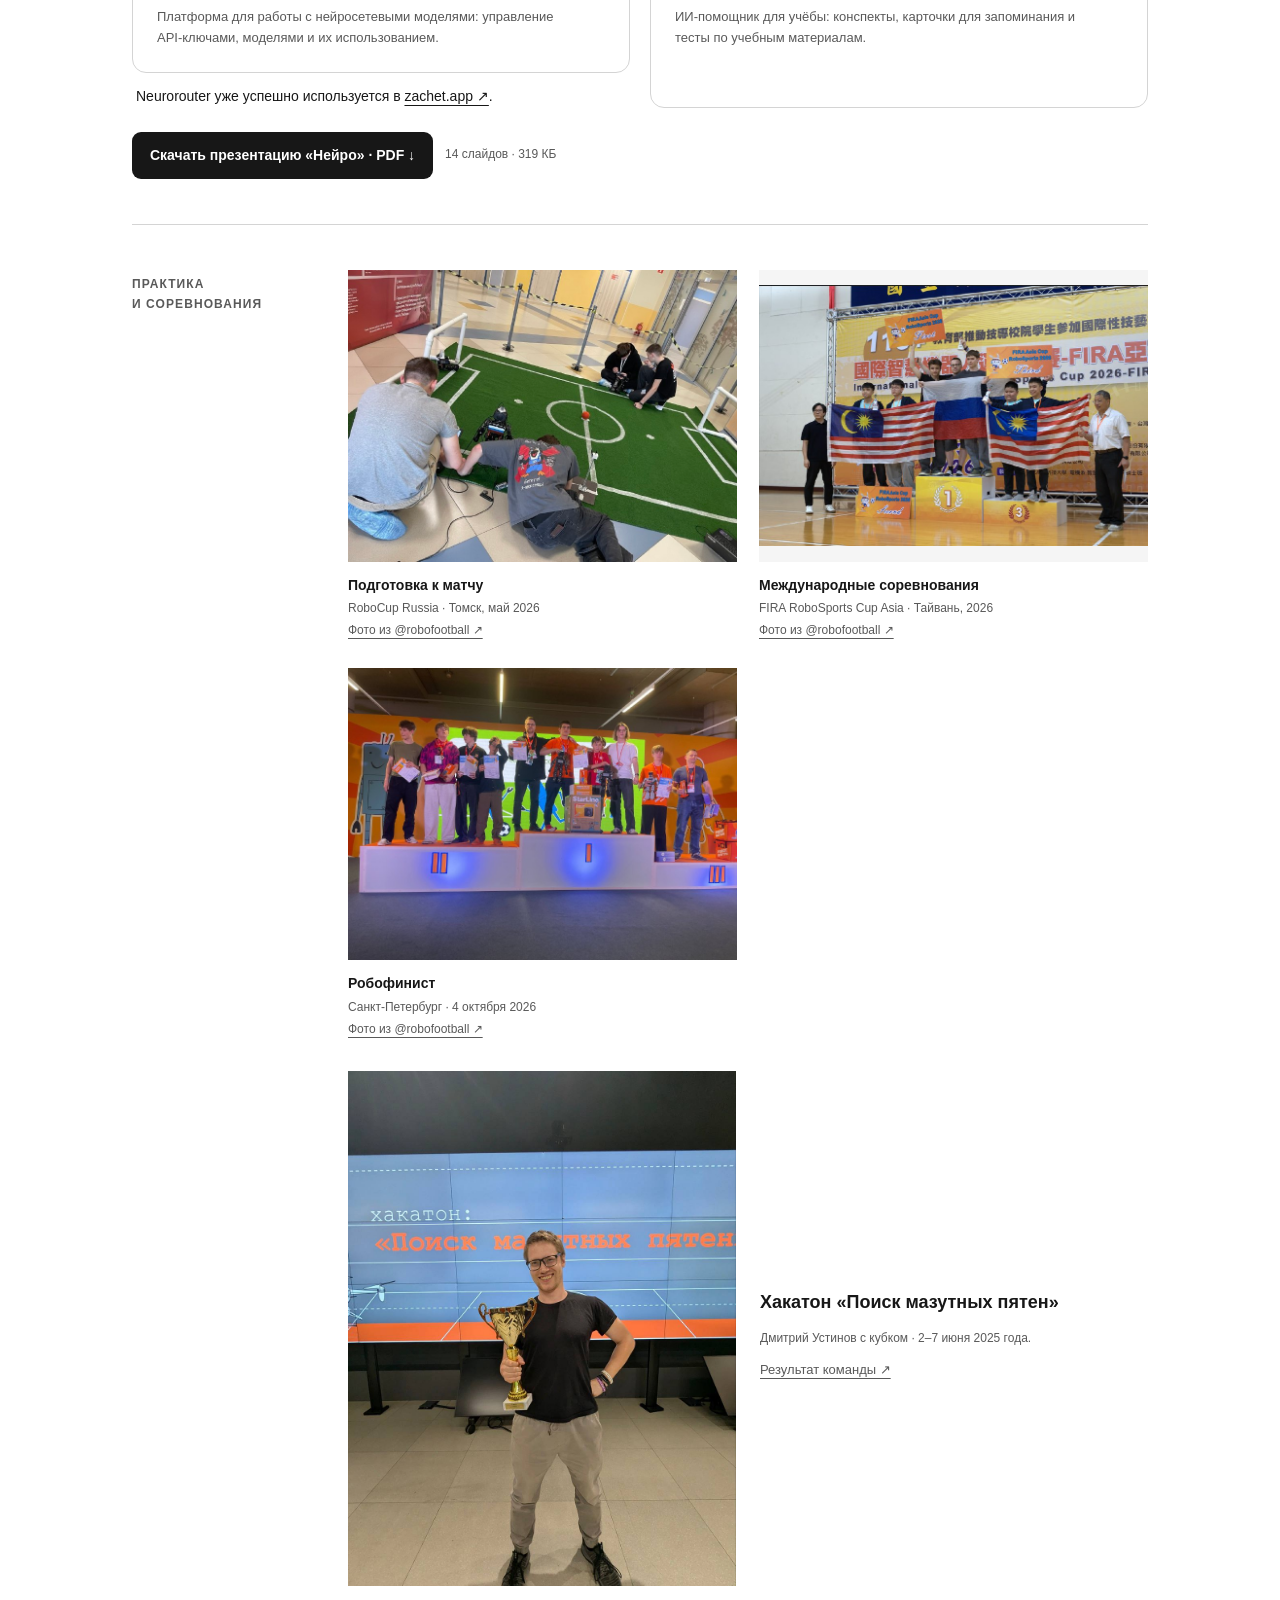
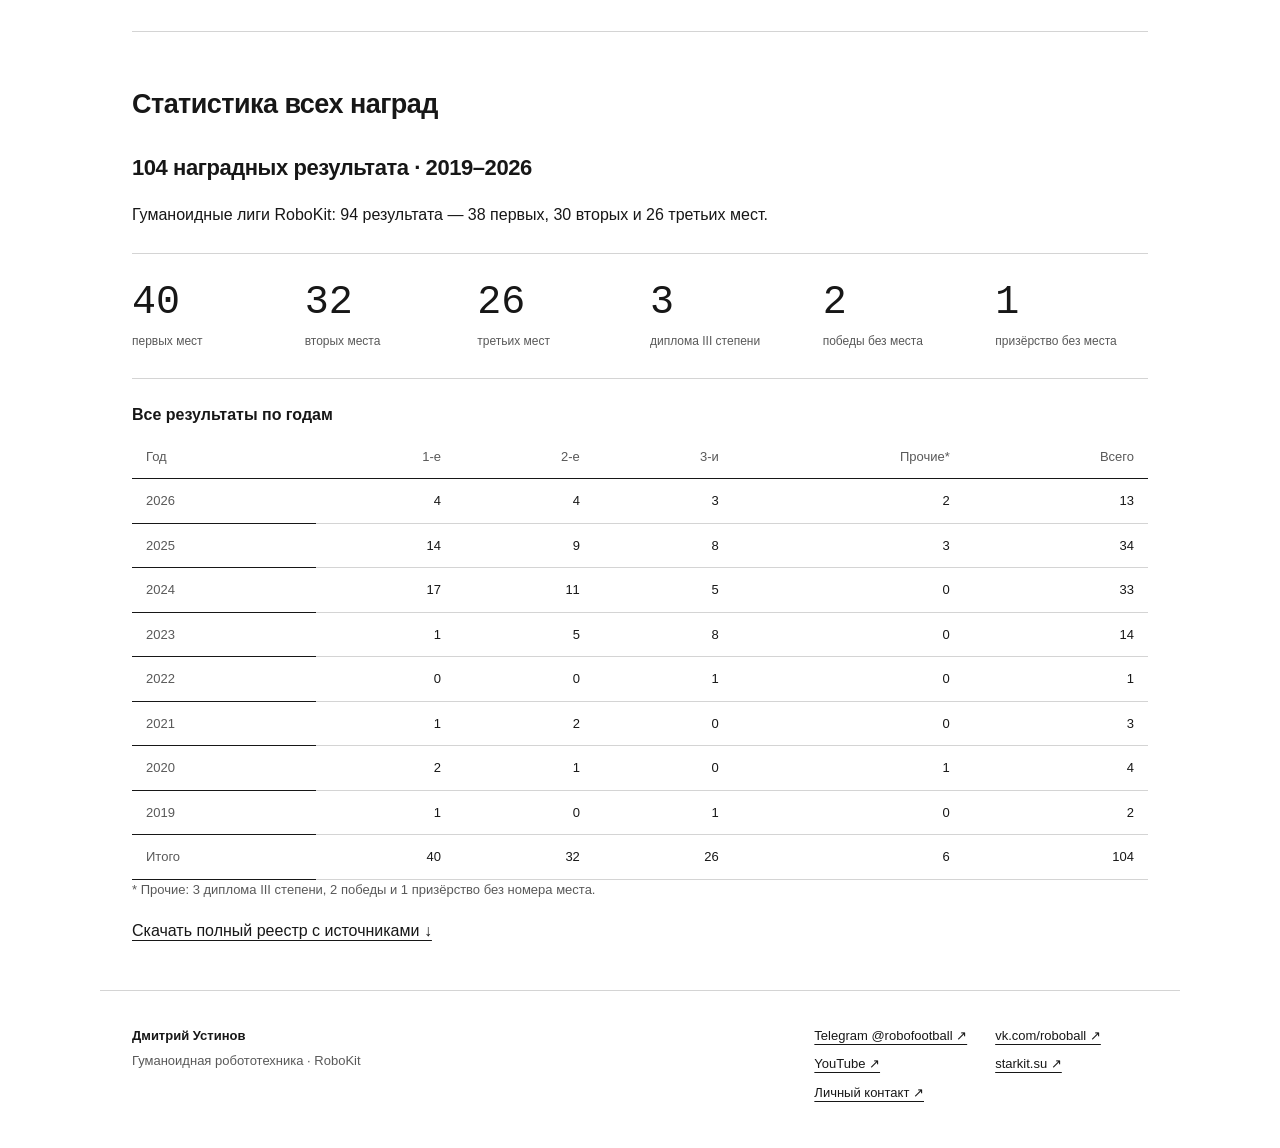
==== commit cfc31101: "Add FTL data center project and GitHub Pages portal" ====
--- a/index.html
+++ b/index.html
@@ -53,6 +53,7 @@
 </div></section>
 <section id="projects" class="section"><h2>Проекты</h2>
 <div class="section-body">
+<a class="project" href="https://ftldata.duckdns.org/"><span><strong>ЦОД ФТЛ</strong><small>Проекты ЦОД Физтех-лицея: обучение, робототехника и искусственный интеллект</small></span><span aria-hidden="true">↗</span></a><p class="note"><a href="ftldata/">ЦОД ФТЛ на GitHub Pages →</a></p>
 <a class="project" href="https://dimaystinov.github.io/pythontutor/"><span><strong>Python Tutor</strong><small>Визуализация выполнения Python-кода</small></span><span aria-hidden="true">↗</span></a><a class="project" href="https://dimaystinov.github.io/balance/spacemath/index.html"><span><strong>Основы математики</strong><small>Учебный курс по основам математики</small></span><span aria-hidden="true">↗</span></a><a class="project" href="hsv.html"><span><strong>HSV online</strong><small>Интерактивный инструмент для работы с цветом</small></span><span aria-hidden="true">↗</span></a><a class="project" href="https://starkit.su/"><span><strong>StarKit</strong><small>Гуманоидные роботы и робототехнические платформы</small></span><span aria-hidden="true">↗</span></a><a class="project" href="https://github.com/dimaystinov/SimRoki"><span><strong>SimRoki</strong><small>Репозиторий проекта</small></span><span aria-hidden="true">↗</span></a><a class="project" href="https://emkod.ru/"><span><strong>Emkod</strong><small>Курс разработки с инструментами искусственного интеллекта · Сайт временно недоступен (проверено 14.10.2026)</small></span><span aria-hidden="true">↗</span></a>
 </div></section>
 <section id="robofinist-video" class="section"><h2>Робофинист 2026<br>Робофутбол</h2>
